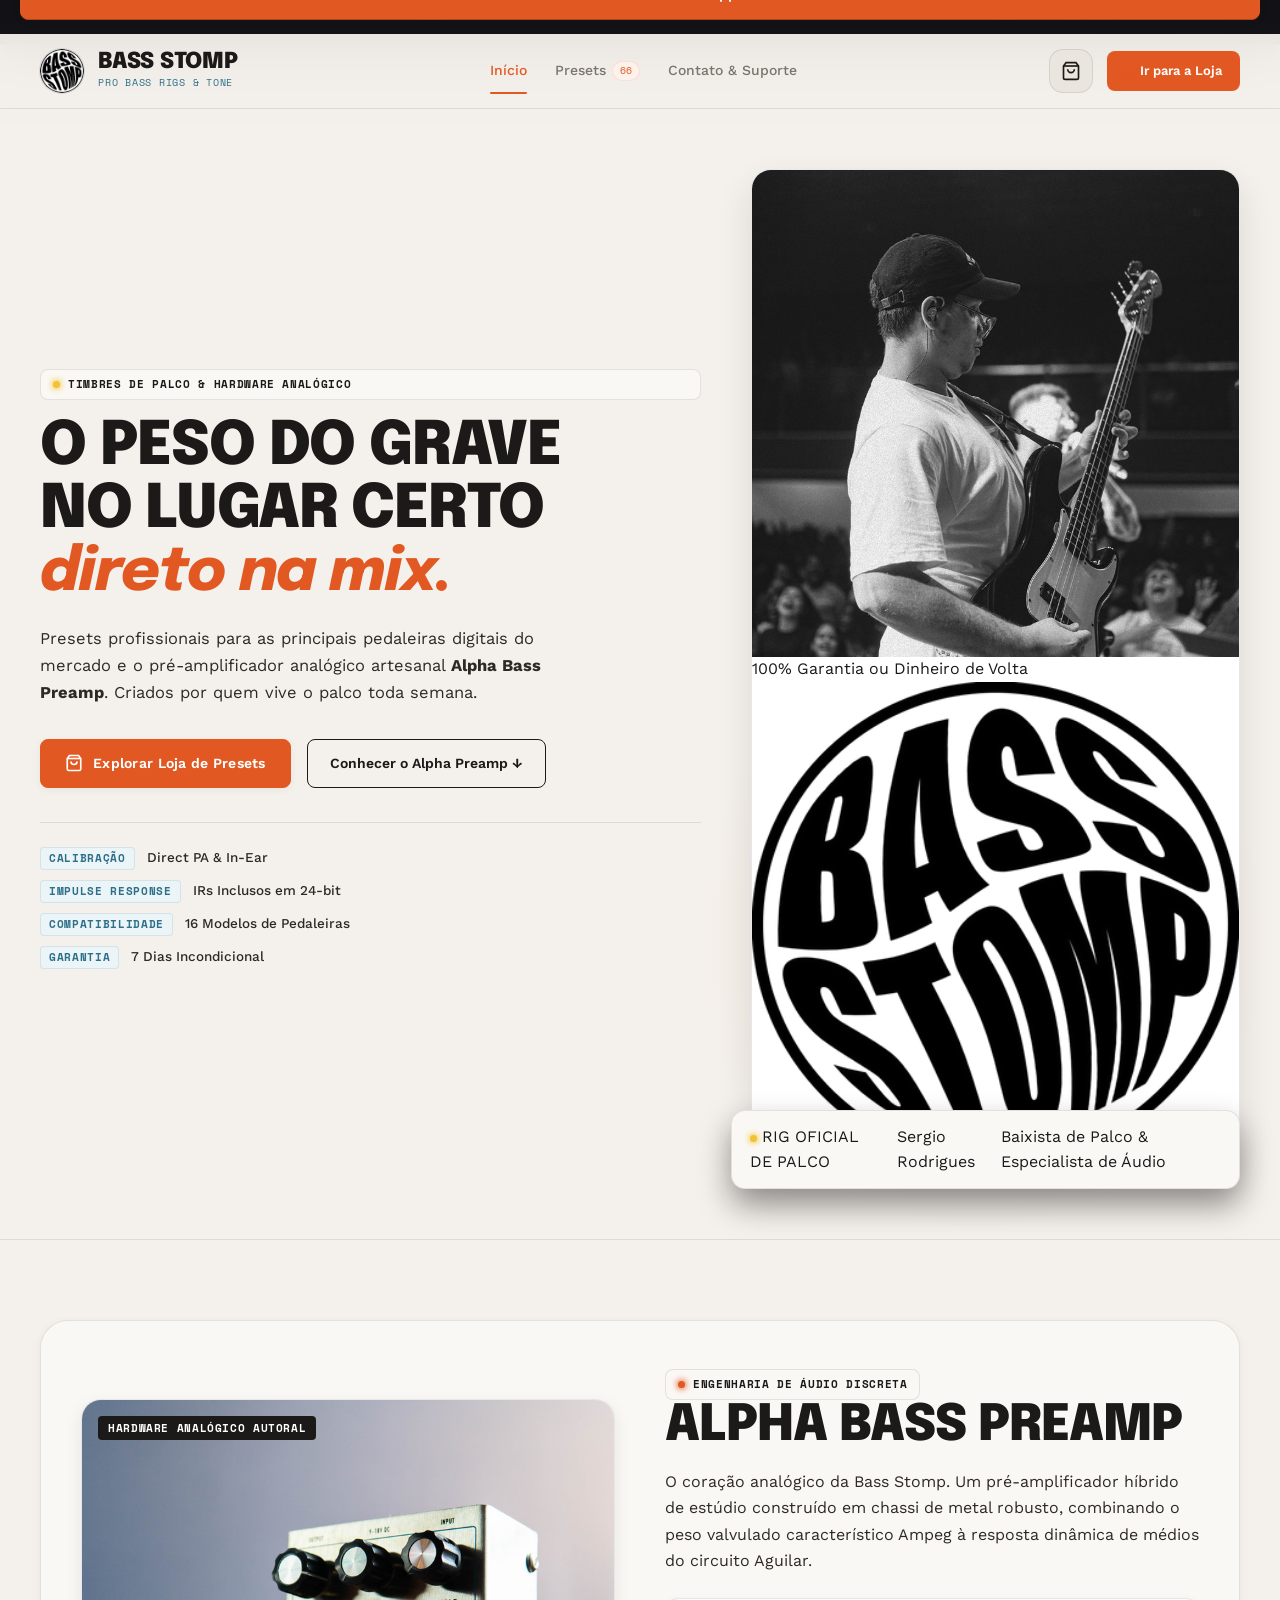
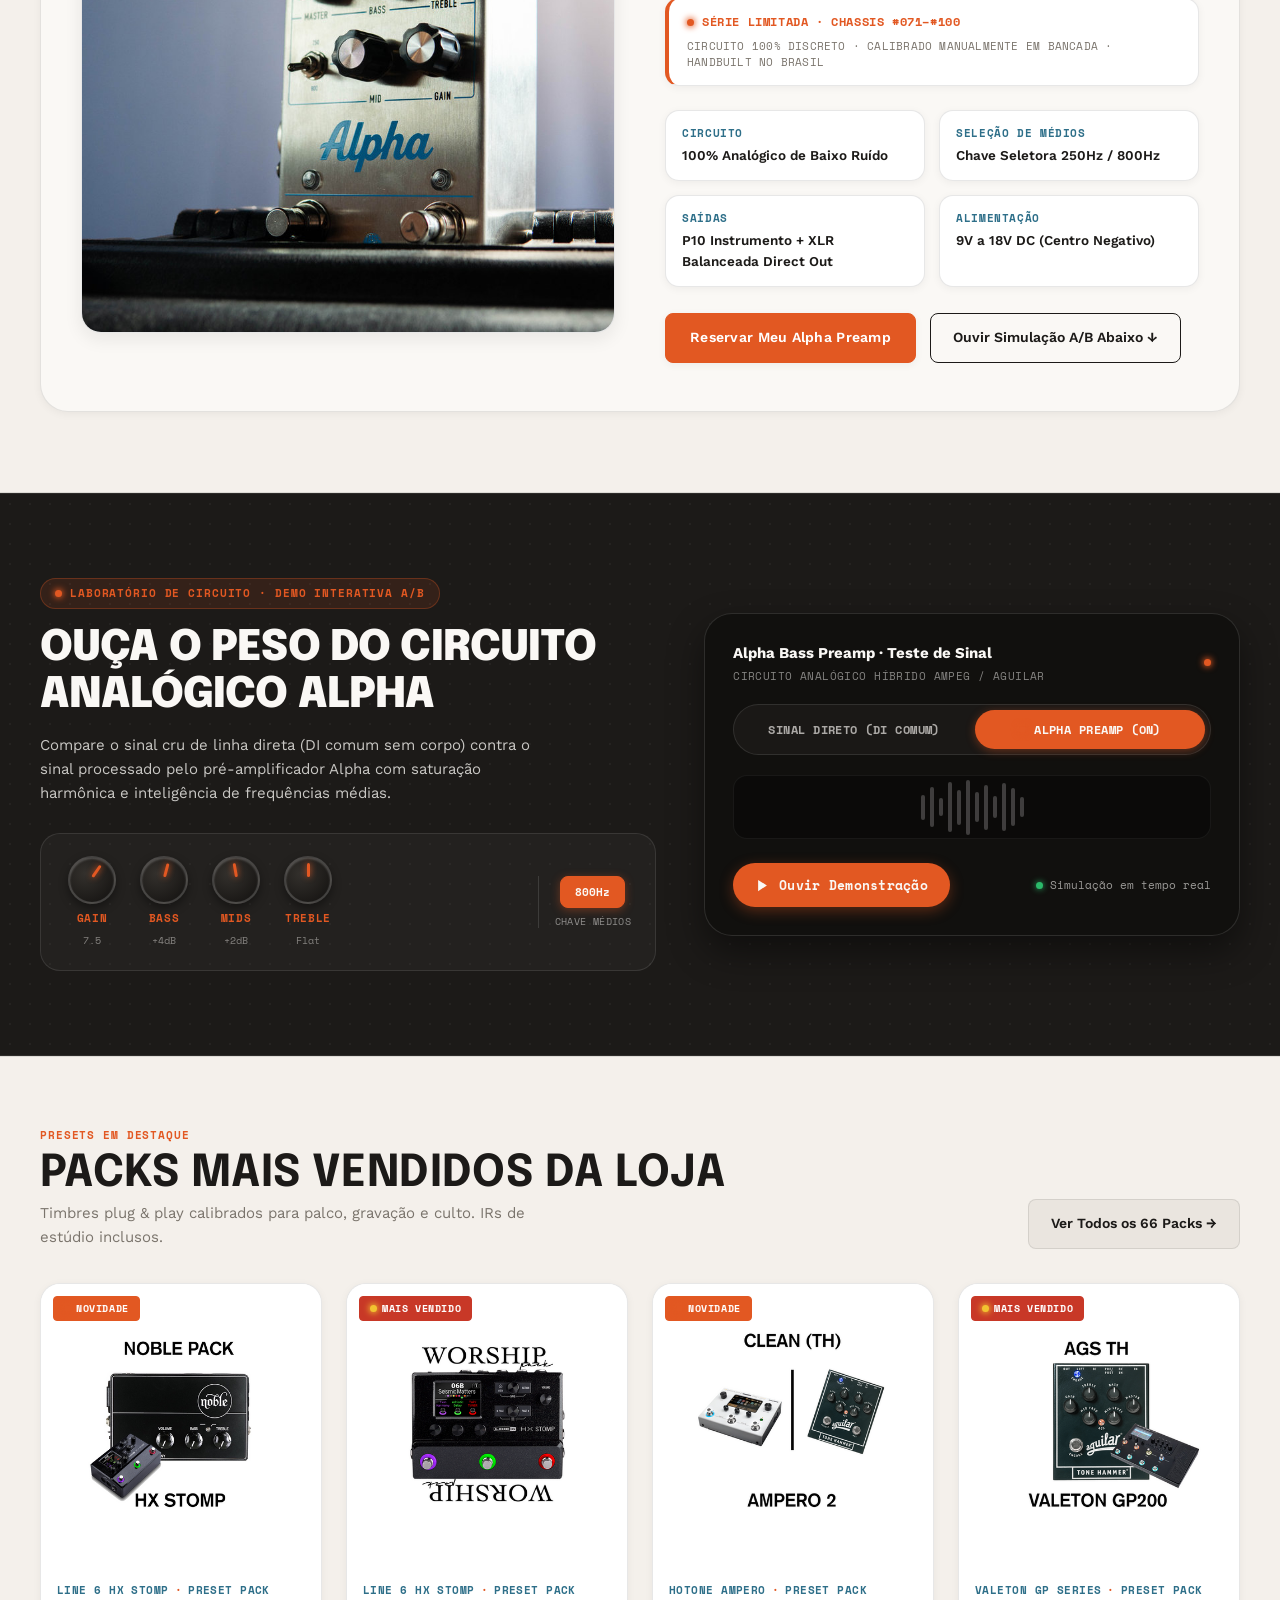
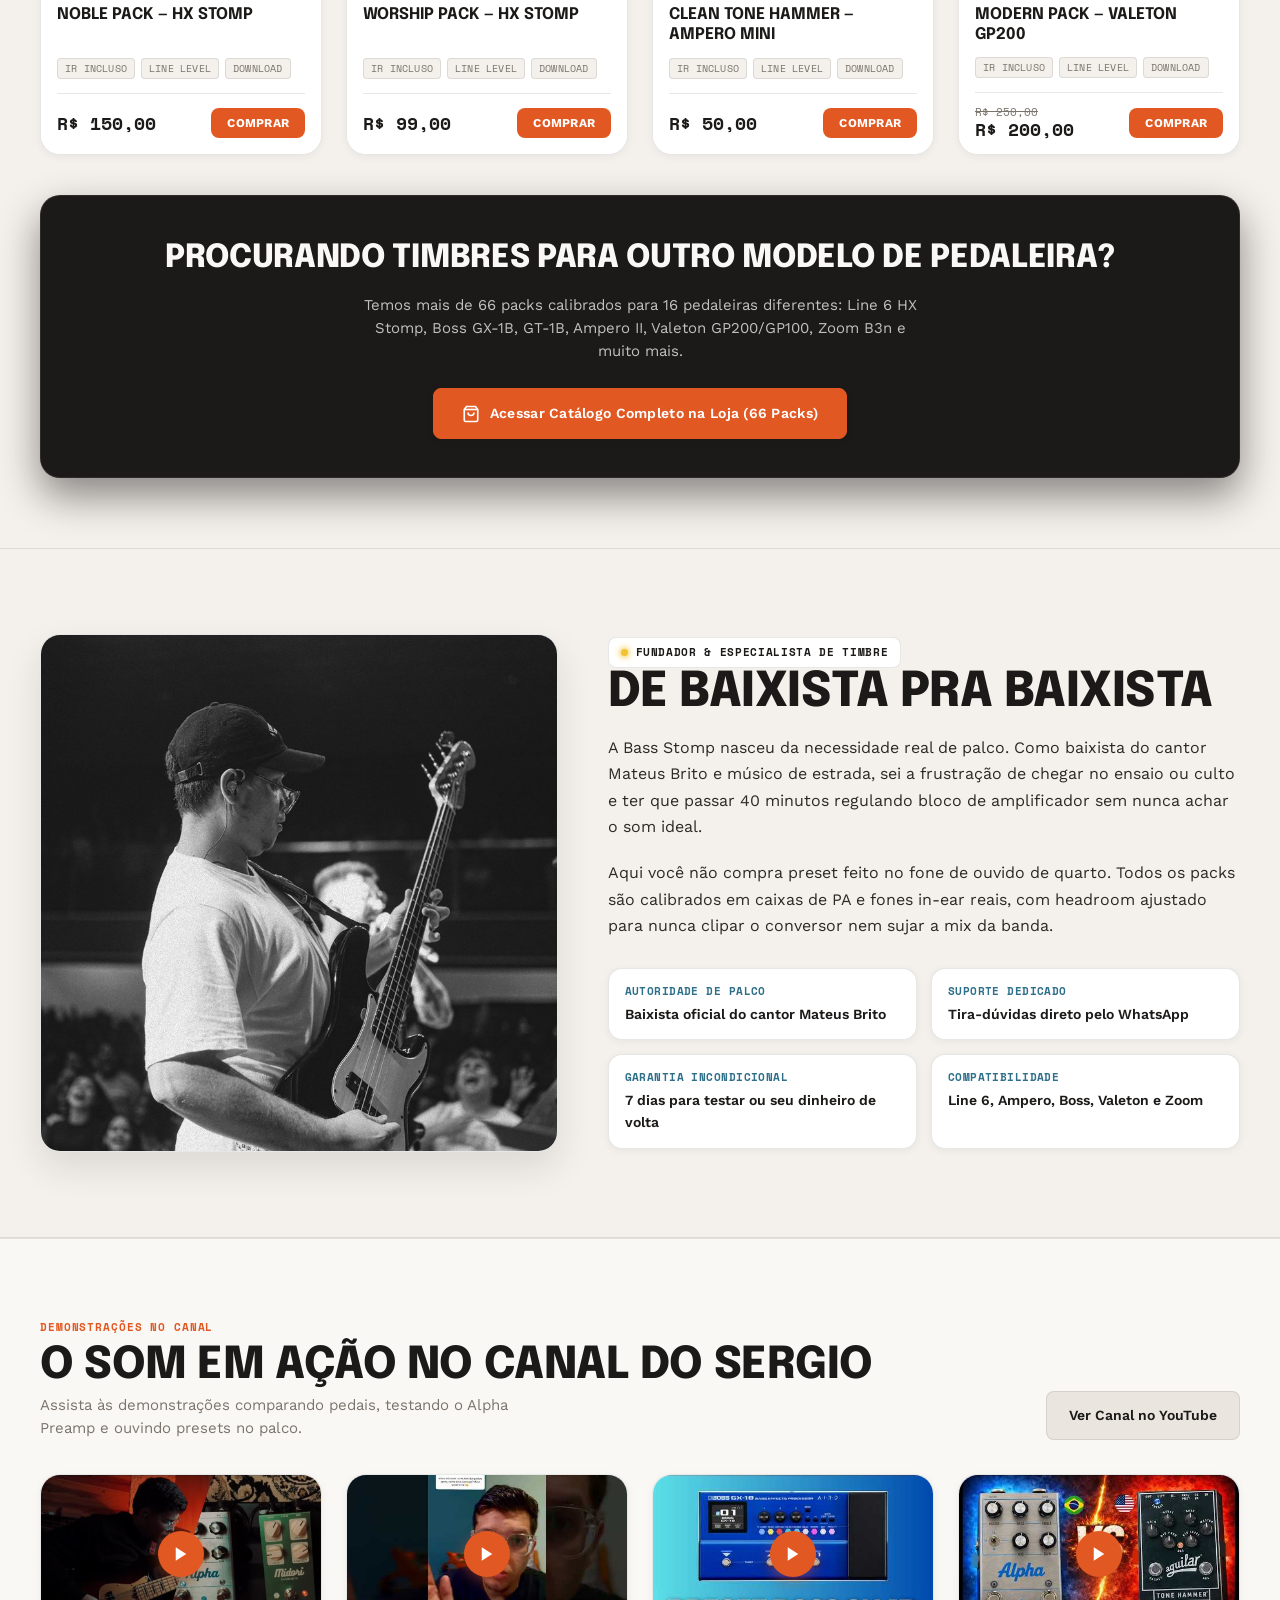
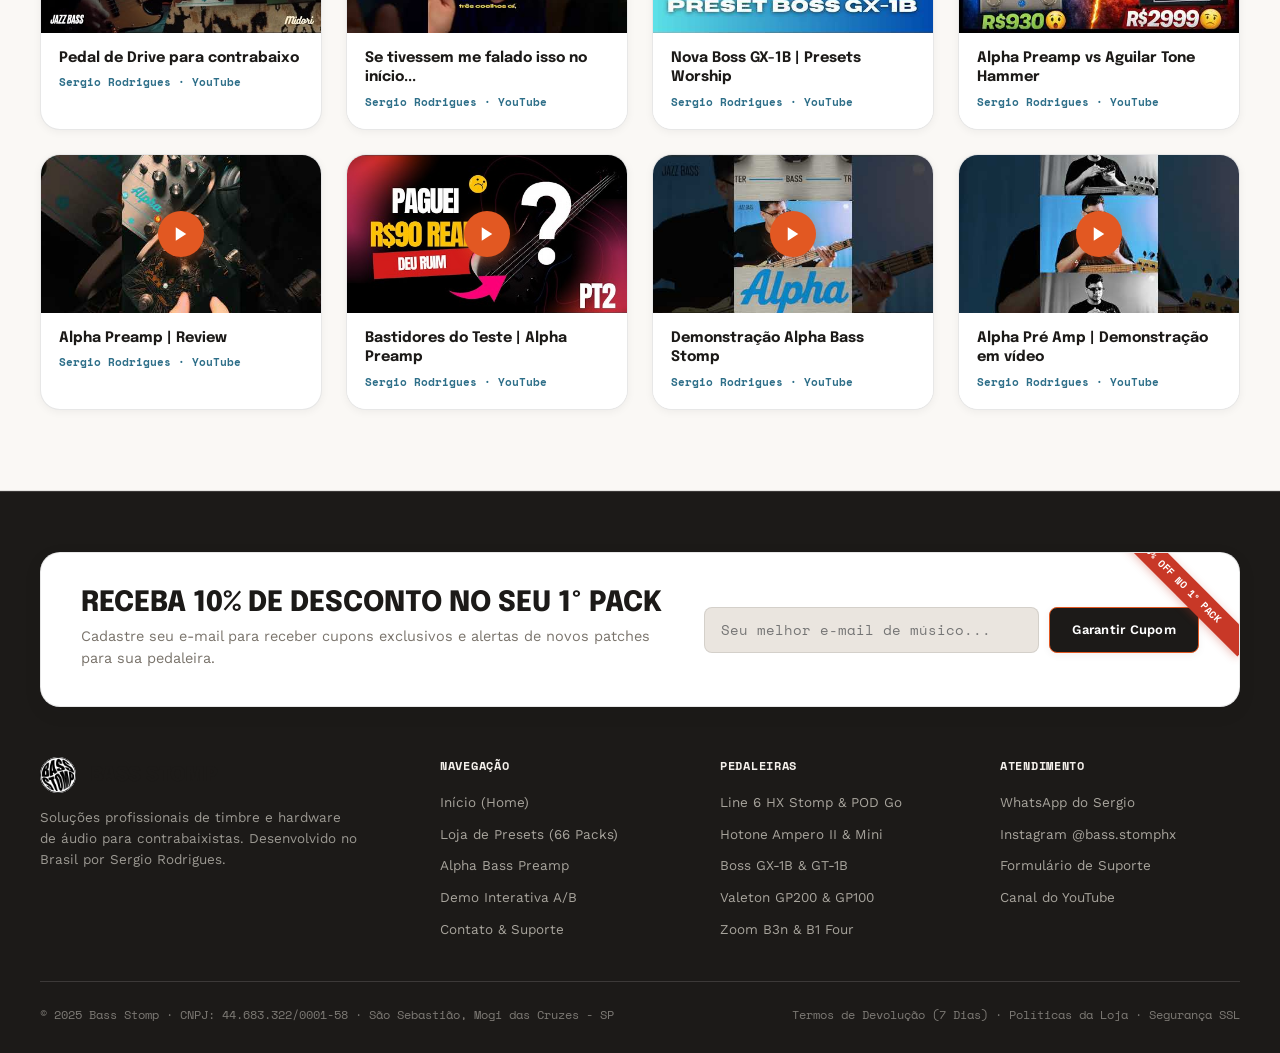
==== index.html @ 246ba34a "fix: refatora seção do laboratório sonoro Alpha A/B com alto contraste, layout estúdio e sem sobrepo" ====
<!DOCTYPE html>
<html lang="pt-BR">
<head>
  <meta charset="UTF-8">
  <meta name="viewport" content="width=device-width, initial-scale=1.0">
  <title>Bass Stomp — Presets Profissionais de Baixo & Hardware Analógico | Sergio Rodrigues</title>
  <meta name="description" content="Presets profissionais para Line 6 HX Stomp, Boss, Ampero, Valeton e Zoom, e o pedal analógico Alpha Bass Preamp. Desenvolvido por Sergio Rodrigues.">
  
  <!-- Fonts -->
  <link rel="preconnect" href="https://fonts.googleapis.com">
  <link rel="preconnect" href="https://fonts.gstatic.com" crossorigin>
  <link href="https://fonts.googleapis.com/css2?family=Epilogue:ital,wght@0,400;0,500;0,600;0,700;0,800;0,900;1,400;1,700;1,900&family=Space+Mono:ital,wght@0,400;0,700;1,400&family=Work+Sans:ital,wght@0,300;0,400;0,500;0,600;0,700;1,400&display=swap" rel="stylesheet">
  
  <!-- Styles -->
  <link rel="stylesheet" href="assets/css/style.css">
  
  <!-- Favicon -->
  <link rel="icon" type="image/png" href="assets/images/logo.png">
</head>
<body>

  <!-- Top Utility Bar -->
  <div class="top-bar">
    <div class="container top-bar-inner">
      <div class="top-bar-item">
        <span class="led"></span>
        <span>ENVIO DIGITAL IMEDIATO DOS PACKS NO SEU E-MAIL</span>
      </div>
      <div class="top-bar-item hide-mobile">
        <span>TIMBRES E HARDWARE CRIADOS POR BAIXISTA DE PALCO (SERGIO RODRIGUES)</span>
      </div>
      <div class="top-bar-item">
        <a href="https://wa.me/5511999999999" target="_blank" class="top-bar-link">
          <svg width="13" height="13" viewBox="0 0 24 24" fill="currentColor"><path d="M12.031 6.172c-3.181 0-5.767 2.586-5.768 5.766-.001 1.298.38 2.27 1.019 3.287l-.711 2.598 2.669-.699c.969.54 1.771.821 2.79.822h.001c3.182 0 5.768-2.587 5.768-5.768 0-3.18-2.586-5.766-5.769-5.766zm6.91 5.766c-.001 3.816-3.102 6.918-6.909 6.918-1.22 0-2.378-.32-3.411-.93l-3.801.996 1.017-3.714c-.694-1.077-1.066-2.316-1.066-3.61 0-3.816 3.102-6.918 6.909-6.918 3.808.001 6.909 3.103 6.909 6.918z"/></svg>
          Suporte Técnico WhatsApp
        </a>
      </div>
    </div>
  </div>

  <!-- Header -->
  <header class="site-header">
    <div class="container header-inner">
      
      <!-- Brand Lockup -->
      <a href="index.html" class="brand-lockup">
        <div class="brand-seal">
          <img src="assets/images/logo.png" alt="Selo Bass Stomp" />
        </div>
        <div class="brand-text">
          <span class="brand-name">BASS STOMP</span>
          <span class="brand-tagline">Pro Bass Rigs & Tone</span>
        </div>
      </a>

      <!-- Navigation Links -->
      <nav class="main-nav">
        <a href="index.html" class="nav-link active">Início</a>
        <a href="loja.html" class="nav-link">
          Presets
          <span class="nav-badge-count">66</span>
        </a>
        <a href="contato.html" class="nav-link">Contato & Suporte</a>
      </nav>

      <!-- Actions (Cart & CTA) -->
      <div class="header-actions">
        <button id="cart-trigger" class="btn-cart" aria-label="Abrir Carrinho">
          <svg width="20" height="20" viewBox="0 0 24 24" fill="none" stroke="currentColor" stroke-width="2"><path d="M6 2L3 6v14a2 2 0 0 0 2 2h14a2 2 0 0 0 2-2V6l-3-4z"></path><line x1="3" y1="6" x2="21" y2="6"></line><path d="M16 10a4 4 0 0 1-8 0"></path></svg>
          <span id="cart-badge" class="cart-count" style="display: none;">0</span>
        </button>

        <a href="loja.html" class="btn-whatsapp-header hide-mobile">
          <span class="led orange"></span>
          Ir para a Loja
        </a>

        <button id="menu-toggle-btn" class="btn-menu-toggle" aria-label="Abrir Menu">
          <svg width="22" height="22" viewBox="0 0 24 24" fill="none" stroke="currentColor" stroke-width="2"><line x1="3" y1="12" x2="21" y2="12"></line><line x1="3" y1="6" x2="21" y2="6"></line><line x1="3" y1="18" x2="21" y2="18"></line></svg>
        </button>
      </div>

    </div>
  </header>

  <!-- Mobile Drawer Menu -->
  <div id="mobile-drawer-nav" class="mobile-nav-drawer">
    <a href="index.html" class="mobile-nav-link" onclick="document.getElementById('mobile-drawer-nav').classList.remove('active')">
      <span>Início</span>
      <span class="led orange"></span>
    </a>
    <a href="loja.html" class="mobile-nav-link" onclick="document.getElementById('mobile-drawer-nav').classList.remove('active')">
      <span>Presets</span>
      <span class="nav-badge-count">66 packs</span>
    </a>
    <a href="contato.html" class="mobile-nav-link" onclick="document.getElementById('mobile-drawer-nav').classList.remove('active')">
      <span>Contato & Suporte</span>
    </a>
    <a href="https://wa.me/5511999999999" target="_blank" class="btn-primary" style="margin-top: 8px; justify-content: center; font-size: 14px;">
      Tirar Dúvidas no WhatsApp
    </a>
  </div>

  <main>
    <!-- HERO SECTION -->
    <section class="hero">
      <div class="container hero-grid">
        
        <div class="hero-content">
          <div class="badge-eyebrow">
            <span class="led"></span>
            Timbres de Palco & Hardware Analógico
          </div>
          
          <h1 class="hero-title">
            O PESO DO GRAVE<br>NO LUGAR CERTO<br><span class="highlight-orange">direto na mix.</span>
          </h1>
          
          <p class="hero-desc">
            Presets profissionais para as principais pedaleiras digitais do mercado e o pré-amplificador analógico artesanal <strong>Alpha Bass Preamp</strong>. Criados por quem vive o palco toda semana.
          </p>

          <div class="hero-actions">
            <a href="loja.html" class="btn-primary">
              <svg width="18" height="18" viewBox="0 0 24 24" fill="none" stroke="currentColor" stroke-width="2.2"><path d="M6 2L3 6v14a2 2 0 0 0 2 2h14a2 2 0 0 0 2-2V6l-3-4z"></path><line x1="3" y1="6" x2="21" y2="6"></line><path d="M16 10a4 4 0 0 1-8 0"></path></svg>
              Explorar Loja de Presets
            </a>
            <a href="#alpha-preamp" class="btn-outlined">
              Conhecer o Alpha Preamp ↓
            </a>
          </div>

          <!-- Rig Specs Bar -->
          <div class="hero-rig-specs">
            <div class="spec-chassis-item">
              <span class="spec-chassis-label">CALIBRAÇÃO</span>
              <span class="spec-chassis-val">Direct PA & In-Ear</span>
            </div>
            <div class="spec-chassis-item">
              <span class="spec-chassis-label">IMPULSE RESPONSE</span>
              <span class="spec-chassis-val">IRs Inclusos em 24-bit</span>
            </div>
            <div class="spec-chassis-item">
              <span class="spec-chassis-label">COMPATIBILIDADE</span>
              <span class="spec-chassis-val">16 Modelos de Pedaleiras</span>
            </div>
            <div class="spec-chassis-item">
              <span class="spec-chassis-label">GARANTIA</span>
              <span class="spec-chassis-val">7 Dias Incondicional</span>
            </div>
          </div>
        </div>

        <!-- Hero Stage Photo Frame -->
        <div class="hero-media-wrap">
          <div class="hero-photo-frame plate">
            <img src="assets/images/sergio-rodrigues.jpg" alt="Sergio Rodrigues com contrabaixo no palco" />
            <div class="guarantee-seal">
              <span class="seal-pct">100%</span>
              <span class="seal-txt">Garantia ou Dinheiro de Volta</span>
            </div>
            <div class="hero-watermark">
              <img src="assets/images/logo.png" alt="Selo Bass Stomp" />
            </div>
          </div>
          
          <div class="floating-rig-tag plate">
            <div class="rig-tag-indicator">
              <span class="led"></span>
              <span>RIG OFICIAL DE PALCO</span>
            </div>
            <div class="rig-tag-title">Sergio Rodrigues</div>
            <div class="rig-tag-subtitle">Baixista de Palco & Especialista de Áudio</div>
          </div>
        </div>

      </div>
    </section>

    <!-- SECTION: ALPHA BASS PREAMP SPOTLIGHT (HARDWARE ANALÓGICO) -->
    <section id="alpha-preamp" class="section-alpha">
      <div class="container">
        <div class="plate hardware-plate">

          <div class="alpha-grid">
            <!-- Hardware Photo -->
            <div class="alpha-image-wrap">
              <img src="assets/images/alpha-preamp.jpg" alt="Pedal Alpha Bass Preamp analógico" />
              <div class="alpha-badge-tag">HARDWARE ANALÓGICO AUTORAL</div>
            </div>

            <!-- Info & Specs -->
            <div class="alpha-content">
              <div class="badge-eyebrow">
                <span class="led orange"></span>
                Engenharia de Áudio Discreta
              </div>
              <h2>ALPHA BASS PREAMP</h2>
              <p class="alpha-desc">
                O coração analógico da Bass Stomp. Um pré-amplificador híbrido de estúdio construído em chassi de metal robusto, combinando o peso valvulado característico Ampeg à resposta dinâmica de médios do circuito Aguilar.
              </p>

              <!-- Boutique Handbuilt Serial Plate -->
              <div class="alpha-serial-plate">
                <div class="serial-badge">
                  <span class="led orange"></span>
                  <span class="serial-number">SÉRIE LIMITADA · CHASSIS #071–#100</span>
                </div>
                <div class="serial-specs">
                  CIRCUITO 100% DISCRETO · CALIBRADO MANUALMENTE EM BANCADA · HANDBUILT NO BRASIL
                </div>
              </div>

              <!-- Specs Grid -->
              <div class="alpha-specs-list">
                <div class="alpha-spec-card">
                  <div class="alpha-spec-param">CIRCUITO</div>
                  <div class="alpha-spec-detail">100% Analógico de Baixo Ruído</div>
                </div>
                <div class="alpha-spec-card">
                  <div class="alpha-spec-param">SELEÇÃO DE MÉDIOS</div>
                  <div class="alpha-spec-detail">Chave Seletora 250Hz / 800Hz</div>
                </div>
                <div class="alpha-spec-card">
                  <div class="alpha-spec-param">SAÍDAS</div>
                  <div class="alpha-spec-detail">P10 Instrumento + XLR Balanceada Direct Out</div>
                </div>
                <div class="alpha-spec-card">
                  <div class="alpha-spec-param">ALIMENTAÇÃO</div>
                  <div class="alpha-spec-detail">9V a 18V DC (Centro Negativo)</div>
                </div>
              </div>

              <div class="alpha-actions">
                <a href="https://wa.me/5511999999999?text=Ol%C3%A1%20Sergio,%20quero%20entrar%20na%20fila%20de%20espera%20do%20Alpha%20Bass%20Preamp!" target="_blank" class="btn-primary">
                  Reservar Meu Alpha Preamp
                </a>
                <a href="#demo-alpha" class="btn-outlined">
                  Ouvir Simulação A/B Abaixo ↓
                </a>
              </div>
            </div>

          </div>

        </div>
      </div>
    </section>

    <!-- SECTION: LABORATÓRIO SONORO A/B DO ALPHA PREAMP -->
    <section id="demo-alpha" class="section-tone-lab">
      <div class="container">
        <div class="tone-lab-wrapper">
          
          <!-- Coluna Esquerda: Texto e Knobs de Controle -->
          <div class="tone-lab-left">
            <div class="tone-lab-badge">
              <span class="led orange"></span>
              LABORATÓRIO DE CIRCUITO · DEMO INTERATIVA A/B
            </div>
            
            <h2 class="tone-lab-title">
              OUÇA O PESO DO CIRCUITO ANALÓGICO ALPHA
            </h2>
            
            <p class="tone-lab-desc">
              Compare o sinal cru de linha direta (DI comum sem corpo) contra o sinal processado pelo pré-amplificador Alpha com saturação harmônica e inteligência de frequências médias.
            </p>

            <!-- Knobs Panel with Mid Switch -->
            <div class="tone-knobs-deck">
              <div class="tone-knob-unit">
                <div class="knob-rotary knob-gain">
                  <div class="knob-indicator"></div>
                </div>
                <span class="knob-title">GAIN</span>
                <span class="knob-val">7.5</span>
              </div>
              <div class="tone-knob-unit">
                <div class="knob-rotary knob-bass">
                  <div class="knob-indicator"></div>
                </div>
                <span class="knob-title">BASS</span>
                <span class="knob-val">+4dB</span>
              </div>
              <div class="tone-knob-unit">
                <div class="knob-rotary knob-mids">
                  <div class="knob-indicator"></div>
                </div>
                <span class="knob-title">MIDS</span>
                <span class="knob-val">+2dB</span>
              </div>
              <div class="tone-knob-unit">
                <div class="knob-rotary knob-treble">
                  <div class="knob-indicator"></div>
                </div>
                <span class="knob-title">TREBLE</span>
                <span class="knob-val">Flat</span>
              </div>
              
              <!-- Mid Freq Toggle Switch -->
              <div class="tone-switch-unit">
                <button id="btn-mid-switch" class="mid-toggle-btn active" title="Alternar frequência de corte de médios">
                  800Hz
                </button>
                <span class="switch-title">CHAVE MÉDIOS</span>
              </div>
            </div>
          </div>

          <!-- Coluna Direita: Player de Simulação A/B -->
          <div class="tone-player-box">
            <div class="player-head">
              <div class="player-track-info">
                <span class="track-title">Alpha Bass Preamp · Teste de Sinal</span>
                <span class="track-spec">CIRCUITO ANALÓGICO HÍBRIDO AMPEG / AGUILAR</span>
              </div>
              <span class="led orange"></span>
            </div>

            <!-- A/B Switcher -->
            <div class="ab-switcher">
              <button id="btn-bypass" class="ab-btn bypass">
                <span>SINAL DIRETO (DI COMUM)</span>
              </button>
              <button id="btn-preset" class="ab-btn active">
                <span class="led orange"></span>
                <span>ALPHA PREAMP (ON)</span>
              </button>
            </div>

            <!-- Waveform Visualizer -->
            <div id="waveform-wrap" class="waveform-container">
              <div class="wave-bar" style="height: 25px;"></div>
              <div class="wave-bar" style="height: 40px;"></div>
              <div class="wave-bar" style="height: 18px;"></div>
              <div class="wave-bar" style="height: 50px;"></div>
              <div class="wave-bar" style="height: 35px;"></div>
              <div class="wave-bar" style="height: 55px;"></div>
              <div class="wave-bar" style="height: 30px;"></div>
              <div class="wave-bar" style="height: 45px;"></div>
              <div class="wave-bar" style="height: 22px;"></div>
              <div class="wave-bar" style="height: 48px;"></div>
              <div class="wave-bar" style="height: 38px;"></div>
              <div class="wave-bar" style="height: 20px;"></div>
            </div>

            <div class="player-controls">
              <button id="btn-play-tone" class="btn-play-trigger">
                <svg width="15" height="15" viewBox="0 0 24 24" fill="currentColor"><polygon points="5 3 19 12 5 21 5 3"></polygon></svg>
                <span>Ouvir Demonstração</span>
              </button>
              <span class="player-meta-note">
                <span class="pulse-dot"></span>
                Simulação em tempo real
              </span>
            </div>
          </div>

        </div>
      </div>
    </section>

    <!-- SECTION: TEASER DE PACKS DA LOJA -->
    <section class="section-store-teaser">
      <div class="container">
        
        <div class="section-header">
          <div>
            <div class="section-kicker">PRESETS EM DESTAQUE</div>
            <h2 class="section-title">PACKS MAIS VENDIDOS DA LOJA</h2>
            <p class="section-sub">Timbres plug & play calibrados para palco, gravação e culto. IRs de estúdio inclusos.</p>
          </div>
          <a href="loja.html" class="btn-secondary hide-mobile">
            Ver Todos os 66 Packs →
          </a>
        </div>

        <!-- 4 Top Packs Grid -->
        <div class="products-grid">
          
          <!-- Card 1: Noble Pack HX Stomp -->
          <div class="product-card plate" data-id="4acd99b2-44bd-5f3f-e62a-baa888bb8ccc">
            <div class="screw tl"></div><div class="screw tr"></div>
            <div class="product-media">
              <div class="product-ribbon new"><span class="led orange"></span>Novidade</div>
              <img src="assets/images/products/noble-pack-hx-stomp.png" alt="NOBLE PACK - HX STOMP" loading="lazy" />
              <button class="btn-quick-view" onclick="openQuickView('4acd99b2-44bd-5f3f-e62a-baa888bb8ccc')">
                <svg width="14" height="14" viewBox="0 0 24 24" fill="none" stroke="currentColor" stroke-width="2"><circle cx="12" cy="12" r="3"></circle><path d="M2 12s3-7 10-7 10 7 10 7-3 7-10 7-10-7-10-7z"></path></svg>
                Ficha Técnica
              </button>
            </div>
            <div class="product-body">
              <div class="product-pedal-spec"><span>Line 6 HX Stomp</span><span class="dot">·</span><span>PRESET PACK</span></div>
              <h3 class="product-title"><a href="produto.html?id=noble-pack-hx-stomp">NOBLE PACK — HX STOMP</a></h3>
              <div class="product-tech-params"><span class="tech-tag">IR INCLUSO</span><span class="tech-tag">LINE LEVEL</span><span class="tech-tag">DOWNLOAD</span></div>
              <div class="product-footer">
                <div class="price-container"><span class="price-current">R$ 150,00</span></div>
                <button class="btn-buy-pill" onclick="addToCart('4acd99b2-44bd-5f3f-e62a-baa888bb8ccc')">Comprar</button>
              </div>
            </div>
          </div>

          <!-- Card 2: Worship Pack HX Stomp -->
          <div class="product-card plate" data-id="ebdae350-85bc-0b01-41b6-498b1106c2c1">
            <div class="screw tl"></div><div class="screw tr"></div>
            <div class="product-media">
              <div class="product-ribbon bestseller"><span class="led"></span>Mais Vendido</div>
              <img src="assets/images/products/worship-pack-hx-stomp.png" alt="WORSHIP PACK - HX STOMP" loading="lazy" />
              <button class="btn-quick-view" onclick="openQuickView('ebdae350-85bc-0b01-41b6-498b1106c2c1')">
                <svg width="14" height="14" viewBox="0 0 24 24" fill="none" stroke="currentColor" stroke-width="2"><circle cx="12" cy="12" r="3"></circle><path d="M2 12s3-7 10-7 10 7 10 7-3 7-10 7-10-7-10-7z"></path></svg>
                Ficha Técnica
              </button>
            </div>
            <div class="product-body">
              <div class="product-pedal-spec"><span>Line 6 HX Stomp</span><span class="dot">·</span><span>PRESET PACK</span></div>
              <h3 class="product-title"><a href="produto.html?id=worship-pack-hx-stomp">WORSHIP PACK — HX STOMP</a></h3>
              <div class="product-tech-params"><span class="tech-tag">IR INCLUSO</span><span class="tech-tag">LINE LEVEL</span><span class="tech-tag">DOWNLOAD</span></div>
              <div class="product-footer">
                <div class="price-container"><span class="price-current">R$ 99,00</span></div>
                <button class="btn-buy-pill" onclick="addToCart('ebdae350-85bc-0b01-41b6-498b1106c2c1')">Comprar</button>
              </div>
            </div>
          </div>

          <!-- Card 3: Clean Tone Hammer Ampero Mini -->
          <div class="product-card plate" data-id="5000b21b-6945-7f7b-0a47-e25875366b56">
            <div class="screw tl"></div><div class="screw tr"></div>
            <div class="product-media">
              <div class="product-ribbon new"><span class="led orange"></span>Novidade</div>
              <img src="assets/images/products/clean-tone-hammer-ampero-mini-1.png" alt="CLEAN TONE HAMMER - AMPERO MINI" loading="lazy" />
              <button class="btn-quick-view" onclick="openQuickView('5000b21b-6945-7f7b-0a47-e25875366b56')">
                <svg width="14" height="14" viewBox="0 0 24 24" fill="none" stroke="currentColor" stroke-width="2"><circle cx="12" cy="12" r="3"></circle><path d="M2 12s3-7 10-7 10 7 10 7-3 7-10 7-10-7-10-7z"></path></svg>
                Ficha Técnica
              </button>
            </div>
            <div class="product-body">
              <div class="product-pedal-spec"><span>Hotone Ampero</span><span class="dot">·</span><span>PRESET PACK</span></div>
              <h3 class="product-title"><a href="produto.html?id=clean-tone-hammer-ampero-mini-1">CLEAN TONE HAMMER — AMPERO MINI</a></h3>
              <div class="product-tech-params"><span class="tech-tag">IR INCLUSO</span><span class="tech-tag">LINE LEVEL</span><span class="tech-tag">DOWNLOAD</span></div>
              <div class="product-footer">
                <div class="price-container"><span class="price-current">R$ 50,00</span></div>
                <button class="btn-buy-pill" onclick="addToCart('5000b21b-6945-7f7b-0a47-e25875366b56')">Comprar</button>
              </div>
            </div>
          </div>

          <!-- Card 4: Modern Pack Valeton GP200 -->
          <div class="product-card plate" data-id="eeb88544-7f15-4686-2244-a0352ef9fa48">
            <div class="screw tl"></div><div class="screw tr"></div>
            <div class="product-media">
              <div class="product-ribbon bestseller"><span class="led"></span>Mais Vendido</div>
              <img src="assets/images/products/ags-tone-hammer-valeton-gp200.png" alt="MODERN PACK - VALETON GP200" loading="lazy" />
              <button class="btn-quick-view" onclick="openQuickView('eeb88544-7f15-4686-2244-a0352ef9fa48')">
                <svg width="14" height="14" viewBox="0 0 24 24" fill="none" stroke="currentColor" stroke-width="2"><circle cx="12" cy="12" r="3"></circle><path d="M2 12s3-7 10-7 10 7 10 7-3 7-10 7-10-7-10-7z"></path></svg>
                Ficha Técnica
              </button>
            </div>
            <div class="product-body">
              <div class="product-pedal-spec"><span>Valeton GP Series</span><span class="dot">·</span><span>PRESET PACK</span></div>
              <h3 class="product-title"><a href="produto.html?id=modern-pack-valeton-gp200">MODERN PACK — VALETON GP200</a></h3>
              <div class="product-tech-params"><span class="tech-tag">IR INCLUSO</span><span class="tech-tag">LINE LEVEL</span><span class="tech-tag">DOWNLOAD</span></div>
              <div class="product-footer">
                <div class="price-container">
                  <span class="price-old">R$ 250,00</span>
                  <span class="price-current">R$ 200,00</span>
                </div>
                <button class="btn-buy-pill" onclick="addToCart('eeb88544-7f15-4686-2244-a0352ef9fa48')">Comprar</button>
              </div>
            </div>
          </div>

        </div>

        <!-- Store Banner CTA -->
        <div class="store-teaser-banner plate">
          <div class="screw tl"></div><div class="screw tr"></div>
          <h3>PROCURANDO TIMBRES PARA OUTRO MODELO DE PEDALEIRA?</h3>
          <p>
            Temos mais de 66 packs calibrados para 16 pedaleiras diferentes: Line 6 HX Stomp, Boss GX-1B, GT-1B, Ampero II, Valeton GP200/GP100, Zoom B3n e muito mais.
          </p>
          <a href="loja.html" class="btn-primary" style="display: inline-flex; padding: 14px 28px; font-size: 14px;">
            <svg width="18" height="18" viewBox="0 0 24 24" fill="none" stroke="currentColor" stroke-width="2.2"><path d="M6 2L3 6v14a2 2 0 0 0 2 2h14a2 2 0 0 0 2-2V6l-3-4z"></path><line x1="3" y1="6" x2="21" y2="6"></line><path d="M16 10a4 4 0 0 1-8 0"></path></svg>
            Acessar Catálogo Completo na Loja (66 Packs)
          </a>
        </div>

      </div>
    </section>

    <!-- SECTION: ABOUT SERGIO RODRIGUES -->
    <section id="sobre" class="section-about">
      <div class="container about-grid">
        
        <div class="about-image-card">
          <img src="assets/images/sergio-rodrigues.jpg" alt="Sergio Rodrigues baixista" />
        </div>

        <div class="about-content">
          <div class="badge-eyebrow">
            <span class="led"></span>
            Fundador & Especialista de Timbre
          </div>
          <h2>DE BAIXISTA PRA BAIXISTA</h2>
          <p>
            A Bass Stomp nasceu da necessidade real de palco. Como baixista do cantor Mateus Brito e músico de estrada, sei a frustração de chegar no ensaio ou culto e ter que passar 40 minutos regulando bloco de amplificador sem nunca achar o som ideal.
          </p>
          <p>
            Aqui você não compra preset feito no fone de ouvido de quarto. Todos os packs são calibrados em caixas de PA e fones in-ear reais, com headroom ajustado para nunca clipar o conversor nem sujar a mix da banda.
          </p>

          <div class="about-badges-grid">
            <div class="about-badge">
              <div class="about-badge-title">AUTORIDADE DE PALCO</div>
              <div class="about-badge-text">Baixista oficial do cantor Mateus Brito</div>
            </div>
            <div class="about-badge">
              <div class="about-badge-title">SUPORTE DEDICADO</div>
              <div class="about-badge-text">Tira-dúvidas direto pelo WhatsApp</div>
            </div>
            <div class="about-badge">
              <div class="about-badge-title">GARANTIA INCONDICIONAL</div>
              <div class="about-badge-text">7 dias para testar ou seu dinheiro de volta</div>
            </div>
            <div class="about-badge">
              <div class="about-badge-title">COMPATIBILIDADE</div>
              <div class="about-badge-text">Line 6, Ampero, Boss, Valeton e Zoom</div>
            </div>
          </div>
        </div>

      </div>
    </section>

    <!-- SECTION: YOUTUBE REVIEWS & VIDEOS -->
    <section id="videos" class="section-videos">
      <div class="container">
        
        <div class="section-header">
          <div>
            <div class="section-kicker">DEMONSTRAÇÕES NO CANAL</div>
            <h2 class="section-title">O SOM EM AÇÃO NO CANAL DO SERGIO</h2>
            <p class="section-sub">Assista às demonstrações comparando pedais, testando o Alpha Preamp e ouvindo presets no palco.</p>
          </div>
          <a href="https://www.youtube.com/@sergio.rodrigues" target="_blank" class="btn-secondary hide-mobile">
            Ver Canal no YouTube
          </a>
        </div>

        <div id="videos-grid" class="videos-grid">
          <!-- Rendered dynamically from products-data.js (8 videos) -->
        </div>

      </div>
    </section>

  </main>

  <!-- FOOTER -->
  <footer class="site-footer">
    <div class="container">
      
      <!-- Newsletter Card -->
      <div class="footer-newsletter-card plate">
        <div class="screw tl"></div><div class="screw tr"></div>
        <div>
          <div class="newsletter-title">RECEBA 10% DE DESCONTO NO SEU 1º PACK</div>
          <div class="newsletter-desc">Cadastre seu e-mail para receber cupons exclusivos e alertas de novos patches para sua pedaleira.</div>
        </div>
        <form class="newsletter-form" onsubmit="event.preventDefault(); showToast('Cupom de 10% enviado pro seu e-mail!');">
          <input type="email" required placeholder="Seu melhor e-mail de músico..." class="newsletter-input" />
          <button type="submit" class="btn-primary" style="padding: 12px 22px; font-size: 13px;">Garantir Cupom</button>
        </form>
      </div>

      <!-- Links Grid -->
      <div class="footer-grid">
        <div>
          <div class="brand-lockup">
            <div class="brand-seal" style="width: 36px; height: 36px;">
              <img src="assets/images/logo.png" alt="Selo Bass Stomp" />
            </div>
            <span class="brand-name" style="font-size: 20px;">BASS STOMP</span>
          </div>
          <p class="footer-brand-p">
            Soluções profissionais de timbre e hardware de áudio para contrabaixistas. Desenvolvido no Brasil por Sergio Rodrigues.
          </p>
        </div>

        <div>
          <div class="footer-col-title">Navegação</div>
          <ul class="footer-links">
            <li><a href="index.html">Início (Home)</a></li>
            <li><a href="loja.html">Loja de Presets (66 Packs)</a></li>
            <li><a href="#alpha-preamp">Alpha Bass Preamp</a></li>
            <li><a href="#demo-alpha">Demo Interativa A/B</a></li>
            <li><a href="contato.html">Contato & Suporte</a></li>
          </ul>
        </div>

        <div>
          <div class="footer-col-title">Pedaleiras</div>
          <ul class="footer-links">
            <li><a href="loja.html">Line 6 HX Stomp & POD Go</a></li>
            <li><a href="loja.html">Hotone Ampero II & Mini</a></li>
            <li><a href="loja.html">Boss GX-1B & GT-1B</a></li>
            <li><a href="loja.html">Valeton GP200 & GP100</a></li>
            <li><a href="loja.html">Zoom B3n & B1 Four</a></li>
          </ul>
        </div>

        <div>
          <div class="footer-col-title">Atendimento</div>
          <ul class="footer-links">
            <li><a href="https://wa.me/5511999999999" target="_blank">WhatsApp do Sergio</a></li>
            <li><a href="https://www.instagram.com/bass.stomphx" target="_blank">Instagram @bass.stomphx</a></li>
            <li><a href="contato.html">Formulário de Suporte</a></li>
            <li><a href="#videos">Canal do YouTube</a></li>
          </ul>
        </div>
      </div>

      <!-- Bottom Bar -->
      <div class="footer-bottom">
        <div>
          © 2025 Bass Stomp · CNPJ: 44.683.322/0001-58 · São Sebastião, Mogi das Cruzes - SP
        </div>
        <div>
          <span>Termos de Devolução (7 Dias)</span> · 
          <span>Políticas da Loja</span> · 
          <span>Segurança SSL</span>
        </div>
      </div>

    </div>
  </footer>

  <!-- QUICK VIEW MODAL (FICHA TÉCNICA) -->
  <div id="quick-view-modal" class="modal-overlay">
    <div class="modal-window plate">
      <div class="screw tl"></div><div class="screw tr"></div><div class="screw bl"></div><div class="screw br"></div>
      <button class="btn-close-modal" onclick="closeQuickView()" aria-label="Fechar">✕</button>

      <div style="display: grid; grid-template-columns: 1fr 1.2fr; gap: 28px; padding: 32px;">
        <div style="border-radius: var(--radius-md); overflow: hidden; background: #0a090c; aspect-ratio: 1/1; display: flex; align-items: center; justify-content: center;">
          <img id="modal-img" src="" alt="Pack Image" style="width: 100%; height: 100%; object-fit: cover;" />
        </div>

        <div style="display: flex; flex-direction: column;">
          <div id="modal-pedal" style="font-family: var(--font-mono); font-size: 11px; color: var(--orange); letter-spacing: 0.05em; margin-bottom: 6px; text-transform: uppercase;"></div>
          <h2 id="modal-title" style="font-family: var(--font-display); font-size: 28px; line-height: 1.1; margin-bottom: 14px;"></h2>

          <div style="display: flex; align-items: baseline; gap: 10px; margin-bottom: 18px;">
            <span id="modal-price-old" style="font-family: var(--font-mono); font-size: 13px; color: rgba(242,238,228,0.4); text-decoration: line-through;"></span>
            <span id="modal-price-current" style="font-family: var(--font-mono); font-size: 24px; font-weight: 700; color: var(--bone);"></span>
          </div>

          <!-- Quick Specs List -->
          <div style="background: rgba(242,238,228,0.04); border: 1px solid var(--line-dark); border-radius: var(--radius-sm); padding: 14px; margin-bottom: 20px; font-family: var(--font-mono); font-size: 11.5px; display: flex; flex-direction: column; gap: 6px;">
            <div><span style="color: var(--orange);">●</span> Entrega: Download imediato no e-mail</div>
            <div><span style="color: var(--orange);">●</span> Arquivo: Patch format + IR incluso</div>
            <div><span style="color: var(--orange);">●</span> Compatibilidade: 100% plug & play</div>
          </div>

          <div style="display: flex; gap: 10px; margin-top: auto;">
            <button class="btn-primary" style="flex: 1; padding: 12px 18px; font-size: 13px;" onclick="addToCart(state.currentModalProduct.id)">
              Adicionar ao Carrinho
            </button>
            <a id="modal-full-link" href="#" class="btn-secondary" style="padding: 12px 18px; font-size: 12px;">
              Página Completa
            </a>
          </div>
        </div>
      </div>
    </div>
  </div>

  <!-- CART DRAWER OVERLAY -->
  <div id="cart-drawer-overlay" class="cart-drawer-overlay">
    <div class="cart-drawer">
      <div class="cart-header">
        <div class="cart-title">SEU CARRINHO</div>
        <button id="cart-close" class="btn-close-modal" style="position: static;" aria-label="Fechar">✕</button>
      </div>

      <div id="cart-items-container" class="cart-items-list">
        <!-- Cart Items -->
      </div>

      <div class="cart-footer">
        <div class="cart-total-row">
          <span>Total:</span>
          <strong id="cart-total-val">R$ 0,00</strong>
        </div>
        <button id="btn-checkout" class="btn-checkout">
          Finalizar Compra Segura
        </button>
      </div>
    </div>
  </div>

  <!-- YOUTUBE VIDEO MODAL -->
  <div id="video-modal" class="modal-overlay">
    <div class="modal-window plate" style="max-width: 860px; padding: 0; background: #000; overflow: hidden;">
      <button id="video-modal-close" class="btn-close-modal" style="top: 12px; right: 12px;">✕</button>
      <div style="position: relative; padding-bottom: 56.25%; height: 0;">
        <iframe id="video-modal-iframe" src="" style="position: absolute; top: 0; left: 0; width: 100%; height: 100%; border: none;" allow="accelerometer; autoplay; clipboard-write; encrypted-media; gyroscope; picture-in-picture" allowfullscreen></iframe>
      </div>
    </div>
  </div>

  <!-- Scripts -->
  <script src="assets/js/products-data.js"></script>
  <script src="assets/js/main.js"></script>
</body>
</html>
---- assets/css/style.css ----
/* ==========================================================================
   BASS STOMP — DESIGN SYSTEM 2.0 & STORE STYLES
   Tokens: Epilogue, Work Sans, Space Mono
   Palette: Primary #E25822 | Secondary #2E6F89 | Tertiary #C83827 | Neutral #1C1A18
   ========================================================================== */

@import url('https://fonts.googleapis.com/css2?family=Epilogue:ital,wght@0,400;0,500;0,600;0,700;0,800;0,900;1,400;1,700;1,900&family=Space+Mono:ital,wght@0,400;0,700;1,400&family=Work+Sans:ital,wght@0,300;0,400;0,500;0,600;0,700;1,400&display=swap');

:root {
  /* Brand Palette — Design System 2.0 */
  --primary: #E25822;
  --primary-hover: #C54312;
  --primary-active: #A0300A;
  --primary-light: #FDF1EB;
  --primary-muted: rgba(226, 88, 34, 0.12);

  --secondary: #2E6F89;
  --secondary-hover: #22566B;
  --secondary-light: #EBF4F7;
  --secondary-muted: rgba(46, 111, 137, 0.12);

  --tertiary: #C83827;
  --tertiary-hover: #A72819;
  --tertiary-light: #FDF0EE;
  --tertiary-muted: rgba(200, 56, 39, 0.12);

  --neutral: #1C1A18;
  --neutral-soft: #2D2A26;
  --neutral-surface: #423E38;
  --neutral-muted: #7A746C;
  --neutral-light: #B4AEA5;

  /* Surfaces & Backgrounds */
  --bg-main: #F4F0EB;
  --bg-surface: #FAF8F5;
  --bg-card: #FFFFFF;
  --bg-dark: #1C1A18;
  --bg-dark-surface: #272420;

  /* Legacy variables for compatibility */
  --ink: #1C1A18;
  --ink-soft: #272420;
  --ink-surface: #35312C;
  --bone: #F4F0EB;
  --paper: #FAF8F5;
  --orange: #E25822;
  --orange-dim: #C54312;
  --lowend: #2E6F89;
  --led: #F2C230;

  /* Border / Line tokens */
  --line-light: rgba(28, 26, 24, 0.10);
  --line-medium: rgba(28, 26, 24, 0.18);
  --line-dark: rgba(250, 248, 245, 0.14);

  /* Typography */
  --font-display: 'Epilogue', sans-serif;
  --font-body: 'Work Sans', -apple-system, BlinkMacSystemFont, sans-serif;
  --font-mono: 'Space Mono', monospace;

  /* Radii — Smooth rounded corners matching Design Board */
  --radius-xs: 4px;
  --radius-sm: 8px;
  --radius-md: 14px;
  --radius-lg: 20px;
  --radius-xl: 28px;
  --radius-pill: 9999px;

  /* Shadows */
  --shadow-sm: 0 2px 8px rgba(28, 26, 24, 0.05);
  --shadow-md: 0 6px 18px rgba(28, 26, 24, 0.08);
  --shadow-lg: 0 16px 36px rgba(28, 26, 24, 0.11);
  --shadow-dark: 0 18px 40px rgba(0, 0, 0, 0.45);

  --container-max: 1240px;
  --transition: all 0.22s cubic-bezier(0.16, 1, 0.3, 1);
}

/* Reset & Base */
*, *::before, *::after {
  box-sizing: border-box;
  margin: 0;
  padding: 0;
}

html {
  font-size: 16px;
  scroll-behavior: smooth;
  -webkit-text-size-adjust: 100%;
}

body {
  background-color: var(--bg-main);
  color: var(--neutral);
  font-family: var(--font-body);
  line-height: 1.55;
  -webkit-font-smoothing: antialiased;
  -moz-osx-font-smoothing: grayscale;
  overflow-x: hidden;
}

img {
  max-width: 100%;
  height: auto;
  display: block;
}

a {
  color: inherit;
  text-decoration: none;
  transition: var(--transition);
}

button, input, select, textarea {
  font-family: inherit;
  font-size: inherit;
  color: inherit;
}

button {
  cursor: pointer;
  border: none;
  background: none;
}

.container {
  width: 100%;
  max-width: var(--container-max);
  margin-left: auto;
  margin-right: auto;
  padding-left: 20px;
  padding-right: 20px;
}

/* Halftone Texture Overlay (Hero only) */
.hero.has-halftone::before {
  content: "";
  position: absolute;
  inset: 0;
  background-image: radial-gradient(rgba(28, 26, 24, 0.04) 1.5px, transparent 1.5px);
  background-size: 14px 14px;
  pointer-events: none;
  z-index: 1;
}

/* Plate / Hardware Clean Aesthetic */
.plate {
  position: relative;
  background: var(--bg-surface);
  border: 1px solid var(--line-light);
  border-radius: var(--radius-md);
}
.screw {
  display: none; /* Modern clean rounded aesthetic from design board */
}

/* LED Indicator */
.led {
  display: inline-block;
  width: 7px;
  height: 7px;
  border-radius: 50%;
  background-color: var(--led);
  box-shadow: 0 0 6px 1px var(--led);
  animation: ledPulse 2s infinite ease-in-out;
}
.led.orange {
  background-color: var(--primary);
  box-shadow: 0 0 6px 1px var(--primary);
}
@keyframes ledPulse {
  0%, 100% { opacity: 1; transform: scale(1); }
  50% { opacity: 0.65; transform: scale(0.92); }
}

/* Footswitch Graphic */
.footswitch-ring {
  width: 24px;
  height: 24px;
  border-radius: 50%;
  border: 2px solid var(--primary);
  display: inline-flex;
  align-items: center;
  justify-content: center;
  position: relative;
}
.footswitch-ring::after {
  content: "";
  width: 6px;
  height: 6px;
  border-radius: 50%;
  background: var(--primary);
}

/* Eyebrow badge — Clean Stamped Label */
.badge-eyebrow {
  display: inline-flex;
  align-items: center;
  gap: 8px;
  font-family: var(--font-mono);
  font-size: 11px;
  font-weight: 700;
  letter-spacing: 0.06em;
  text-transform: uppercase;
  color: var(--neutral);
  background: var(--bg-surface);
  border: 1px solid var(--line-light);
  padding: 6px 12px;
  border-radius: var(--radius-sm);
}

/* ==========================================================================
   TOP UTILITY BAR
   ========================================================================== */
.top-bar {
  background: #0b0a0d;
  border-bottom: 1px solid var(--line-dark);
  padding: 8px 0;
  font-family: var(--font-mono);
  font-size: 11px;
  color: rgba(242, 238, 228, 0.7);
  letter-spacing: 0.03em;
}
.top-bar-inner {
  display: flex;
  align-items: center;
  justify-content: space-between;
  gap: 16px;
}
.top-bar-item {
  display: flex;
  align-items: center;
  gap: 8px;
}
.top-bar-link {
  color: var(--bone);
  font-weight: 600;
  display: flex;
  align-items: center;
  gap: 6px;
}
.top-bar-link:hover {
  color: var(--primary);
}

/* ==========================================================================
   SITE HEADER & NAV
   ========================================================================== */
.site-header {
  position: sticky;
  top: 0;
  z-index: 100;
  background: rgba(244, 240, 235, 0.95);
  backdrop-filter: blur(12px);
  -webkit-backdrop-filter: blur(12px);
  border-bottom: 1px solid var(--line-light);
  transition: var(--transition);
}
.header-inner {
  display: flex;
  align-items: center;
  justify-content: space-between;
  height: 74px;
}

/* Horizontal Brand Lockup */
.brand-lockup {
  display: flex;
  align-items: center;
  gap: 14px;
}
.brand-seal {
  width: 44px;
  height: 44px;
  border-radius: 50%;
  background: #FFFFFF;
  display: flex;
  align-items: center;
  justify-content: center;
  box-shadow: 0 0 0 1px var(--line-light);
  flex-shrink: 0;
  overflow: hidden;
}
.brand-seal img {
  width: 100%;
  height: 100%;
  object-fit: contain;
}
.brand-text {
  display: flex;
  flex-direction: column;
}
.brand-name {
  font-family: var(--font-display);
  font-size: 22px;
  font-weight: 900;
  line-height: 0.95;
  letter-spacing: -0.01em;
  color: var(--neutral);
}
.brand-tagline {
  font-family: var(--font-mono);
  font-size: 9.5px;
  color: var(--secondary);
  letter-spacing: 0.08em;
  text-transform: uppercase;
  margin-top: 2px;
}

/* Navigation Links */
.main-nav {
  display: flex;
  align-items: center;
  gap: 28px;
}
.nav-link {
  font-size: 14px;
  font-weight: 500;
  color: var(--neutral-muted);
  display: flex;
  align-items: center;
  gap: 6px;
  position: relative;
  padding: 8px 0;
}
.nav-link:hover, .nav-link.active {
  color: var(--neutral);
}
.nav-link::after {
  content: "";
  position: absolute;
  bottom: 0;
  left: 0;
  width: 0;
  height: 2px;
  background: var(--primary);
  transition: var(--transition);
}
.nav-link:hover::after, .nav-link.active::after {
  width: 100%;
}
.nav-badge-count {
  font-family: var(--font-mono);
  font-size: 10px;
  background: var(--primary-light);
  color: var(--primary);
  padding: 1px 7px;
  border-radius: var(--radius-pill);
  border: 1px solid var(--primary-muted);
}

/* Header Actions */
.header-actions {
  display: flex;
  align-items: center;
  gap: 14px;
}
.btn-cart {
  position: relative;
  width: 44px;
  height: 44px;
  border-radius: var(--radius-md);
  background: #EAE5DF;
  border: 1px solid var(--line-light);
  display: flex;
  align-items: center;
  justify-content: center;
  color: var(--neutral);
  transition: var(--transition);
}
.btn-cart:hover {
  border-color: var(--primary);
  color: var(--primary);
  background: #FFFFFF;
}
.cart-count {
  position: absolute;
  top: -6px;
  right: -6px;
  background: var(--primary);
  color: #FFFFFF;
  font-family: var(--font-mono);
  font-size: 11px;
  font-weight: 700;
  min-width: 20px;
  height: 20px;
  border-radius: 50%;
  display: flex;
  align-items: center;
  justify-content: center;
  box-shadow: 0 2px 6px rgba(0, 0, 0, 0.25);
}
.btn-whatsapp-header {
  display: inline-flex;
  align-items: center;
  gap: 8px;
  font-family: var(--font-body);
  font-size: 13px;
  font-weight: 600;
  color: #FFFFFF;
  background: var(--primary);
  padding: 10px 18px;
  border-radius: var(--radius-sm);
  transition: var(--transition);
}
.btn-whatsapp-header:hover {
  background: var(--primary-hover);
  color: #FFFFFF;
}
.btn-menu-toggle {
  display: none;
  width: 42px;
  height: 42px;
  border-radius: var(--radius-md);
  background: #EAE5DF;
  border: 1px solid var(--line-light);
  align-items: center;
  justify-content: center;
  color: var(--neutral);
}

/* ==========================================================================
   BUTTON SYSTEM (DESIGN SYSTEM BOARD VARIANTS)
   ========================================================================== */
.btn-primary {
  display: inline-flex;
  align-items: center;
  justify-content: center;
  gap: 10px;
  background: var(--primary);
  color: #FFFFFF;
  font-family: var(--font-body);
  font-size: 14px;
  font-weight: 600;
  letter-spacing: 0.02em;
  padding: 13px 24px;
  border-radius: var(--radius-sm);
  border: 1px solid var(--primary);
  box-shadow: var(--shadow-sm);
  cursor: pointer;
  transition: var(--transition);
}
.btn-primary:hover {
  background: var(--primary-hover);
  border-color: var(--primary-hover);
  color: #FFFFFF;
  transform: translateY(-2px);
  box-shadow: var(--shadow-md);
}

.btn-secondary {
  display: inline-flex;
  align-items: center;
  justify-content: center;
  gap: 10px;
  background: #EAE5DF;
  color: var(--neutral);
  font-family: var(--font-body);
  font-size: 14px;
  font-weight: 600;
  padding: 13px 22px;
  border-radius: var(--radius-sm);
  border: 1px solid var(--line-light);
  cursor: pointer;
  transition: var(--transition);
}
.btn-secondary:hover {
  background: #E0DAD3;
  color: var(--neutral);
  transform: translateY(-2px);
}

.btn-inverted {
  display: inline-flex;
  align-items: center;
  justify-content: center;
  gap: 10px;
  background: var(--neutral);
  color: #FAF8F5;
  font-family: var(--font-body);
  font-size: 14px;
  font-weight: 600;
  padding: 13px 22px;
  border-radius: var(--radius-sm);
  border: 1px solid var(--neutral);
  cursor: pointer;
  transition: var(--transition);
}
.btn-inverted:hover {
  background: var(--neutral-soft);
  color: #FAF8F5;
  transform: translateY(-2px);
}

.btn-outlined {
  display: inline-flex;
  align-items: center;
  justify-content: center;
  gap: 10px;
  background: transparent;
  color: var(--neutral);
  font-family: var(--font-body);
  font-size: 14px;
  font-weight: 600;
  padding: 13px 22px;
  border-radius: var(--radius-sm);
  border: 1.5px solid var(--neutral);
  cursor: pointer;
  transition: var(--transition);
}
.btn-outlined:hover {
  background: var(--neutral);
  color: #FAF8F5;
  transform: translateY(-2px);
}

/* ==========================================================================
   HERO SECTION
   ========================================================================== */
.hero {
  position: relative;
  padding: 60px 0 70px;
  background: var(--bg-main);
  border-bottom: 1px solid var(--line-light);
  color: var(--neutral);
  overflow: hidden;
}
.hero::after {
  content: "";
  position: absolute;
  right: 0;
  bottom: 0;
  width: 600px;
  height: 600px;
  background: radial-gradient(circle, rgba(226, 88, 34, 0.06) 0%, transparent 70%);
  pointer-events: none;
}
.hero-grid {
  display: grid;
  grid-template-columns: 1.15fr 0.85fr;
  gap: 50px;
  align-items: center;
  position: relative;
  z-index: 2;
}
.hero-content {
  display: flex;
  flex-direction: column;
}
.hero-title {
  font-family: var(--font-display);
  font-size: clamp(38px, 4.8vw, 60px);
  font-weight: 900;
  line-height: 1.05;
  letter-spacing: -0.02em;
  color: var(--neutral);
  margin-top: 16px;
  margin-bottom: 20px;
}
.hero-title .highlight-orange {
  color: var(--primary);
  font-style: italic;
  font-weight: 800;
}
.hero-desc {
  font-size: 16.5px;
  line-height: 1.65;
  color: var(--neutral-soft);
  max-width: 540px;
  margin-bottom: 32px;
}
.hero-actions {
  display: flex;
  flex-wrap: wrap;
  align-items: center;
  gap: 16px;
  margin-bottom: 34px;
}

/* Hero Rig Specs Inscription Bar */
.hero-rig-specs {
  display: flex;
  flex-direction: column;
  gap: 10px;
  padding-top: 24px;
  border-top: 1px solid var(--line-light);
}
.spec-chassis-item {
  display: flex;
  align-items: baseline;
  gap: 12px;
}
.spec-chassis-label {
  font-family: var(--font-mono);
  font-size: 11px;
  font-weight: 700;
  letter-spacing: 0.06em;
  color: var(--secondary);
  background: var(--secondary-light);
  border: 1px solid var(--secondary-muted);
  padding: 2px 8px;
  border-radius: var(--radius-xs);
  flex-shrink: 0;
}
.spec-chassis-val {
  font-family: var(--font-body);
  font-size: 13.5px;
  color: var(--neutral-soft);
  font-weight: 500;
}

/* Hero Media Wrap & Guarantee Seal */
.hero-media-wrap {
  position: relative;
}
.hero-photo-frame {
  background: #FFFFFF;
  border: 1px solid var(--line-light);
  border-radius: var(--radius-lg);
  overflow: hidden;
  box-shadow: var(--shadow-lg);
  position: relative;
}
.hero-photo-frame img {
  width: 100%;
  height: auto;
  object-fit: cover;
}
/* Hero Visual / Sergio Photo Frame */
.hero-visual {
  position: relative;
}
.sergio-card {
  position: relative;
  background: var(--ink-soft);
  border: 1px solid var(--line-dark);
  border-radius: var(--radius-lg);
  overflow: hidden;
  box-shadow: 0 24px 48px rgba(0, 0, 0, 0.5);
}
.sergio-photo-wrap {
  position: relative;
  aspect-ratio: 4 / 4.8;
  overflow: hidden;
  background: #0a090c;
}
.sergio-photo-wrap img {
  width: 100%;
  height: 100%;
  object-fit: cover;
  object-position: top center;
  filter: contrast(1.1) grayscale(0.2);
  transition: transform 0.6s ease;
}
.sergio-card:hover .sergio-photo-wrap img {
  transform: scale(1.03);
}
.sergio-photo-overlay {
  position: absolute;
  inset: 0;
  background: linear-gradient(to top, rgba(19, 18, 23, 0.95) 0%, rgba(19, 18, 23, 0.2) 50%, transparent 100%);
}
.sergio-badge-seal {
  position: absolute;
  top: 18px;
  right: 18px;
  width: 64px;
  height: 64px;
  border-radius: 50%;
  background: rgba(19, 18, 23, 0.85);
  backdrop-filter: blur(8px);
  border: 1px solid var(--line-dark);
  display: flex;
  align-items: center;
  justify-content: center;
  z-index: 3;
}
.sergio-badge-seal img {
  width: 80%;
  height: 80%;
  object-fit: contain;
  filter: invert(1);
}
.sergio-caption {
  position: absolute;
  bottom: 0;
  left: 0;
  right: 0;
  padding: 24px;
  z-index: 3;
}
.sergio-name {
  font-family: var(--font-display);
  font-size: 26px;
  letter-spacing: 0.02em;
  margin-bottom: 4px;
}
.sergio-role {
  font-family: var(--font-mono);
  font-size: 12px;
  color: var(--orange);
  letter-spacing: 0.04em;
  margin-bottom: 8px;
}
.sergio-quote {
  font-size: 13px;
  color: rgba(242, 238, 228, 0.76);
  font-style: italic;
}

/* Floating Rig Tag */
.floating-rig-tag {
  position: absolute;
  bottom: -20px;
  left: -20px;
  background: var(--paper);
  color: var(--ink);
  border-radius: var(--radius-md);
  padding: 14px 18px;
  box-shadow: 0 16px 32px rgba(0, 0, 0, 0.4);
  border: 1px solid var(--line-light);
  display: flex;
  align-items: center;
  gap: 12px;
  z-index: 4;
}
.rig-icon {
  width: 36px;
  height: 36px;
  background: var(--ink);
  color: var(--bone);
  border-radius: 50%;
  display: flex;
  align-items: center;
  justify-content: center;
}
.rig-info {
  display: flex;
  flex-direction: column;
}
.rig-title {
  font-family: var(--font-body);
  font-size: 13px;
  font-weight: 700;
  line-height: 1.2;
}
.rig-sub {
  font-family: var(--font-mono);
  font-size: 10.5px;
  color: #6c665a;
}

/* ==========================================================================
   PEDALBOARD SELECTOR SECTION (CLEAN WARM SURFACE)
   ========================================================================== */
.section-pedaleiras {
  padding: 70px 0 60px;
  background: var(--bg-main);
  color: var(--neutral);
  border-bottom: 1px solid var(--line-light);
}
.section-pedaleiras .section-kicker {
  font-family: var(--font-mono);
  font-size: 11px;
  font-weight: 700;
  letter-spacing: 0.08em;
  color: var(--secondary);
  text-transform: uppercase;
  margin-bottom: 8px;
}
.section-pedaleiras .section-title {
  font-family: var(--font-display);
  font-size: clamp(30px, 3.8vw, 44px);
  font-weight: 800;
  line-height: 1.05;
  letter-spacing: -0.01em;
  color: var(--neutral);
}
.section-pedaleiras .section-sub {
  font-family: var(--font-body);
  font-size: 15px;
  color: var(--neutral-muted);
  max-width: 540px;
  margin-top: 6px;
}

/* Brand Filter Tabs (Pill Buttons from Board) */
.brand-filters {
  display: flex;
  flex-wrap: wrap;
  gap: 10px;
  margin-bottom: 24px;
}
.filter-btn {
  font-family: var(--font-mono);
  font-size: 11.5px;
  font-weight: 600;
  letter-spacing: 0.02em;
  padding: 8px 16px;
  border-radius: var(--radius-pill);
  background: #EAE5DF;
  color: var(--neutral);
  border: 1px solid var(--line-light);
  cursor: pointer;
  transition: var(--transition);
}
.filter-btn:hover {
  color: var(--neutral);
  border-color: var(--neutral-muted);
  background: #E0DAD3;
}
.filter-btn.active {
  background: var(--primary);
  color: #FFFFFF;
  border-color: var(--primary);
  box-shadow: var(--shadow-sm);
}

/* Search Input on Light Section (Space Mono with Magnifying Glass) */
.search-box {
  position: relative;
  max-width: 340px;
  width: 100%;
}
.search-box input {
  width: 100%;
  background: #EAE5DF;
  border: 1px solid rgba(28, 26, 24, 0.12);
  border-radius: var(--radius-sm);
  padding: 11px 16px 11px 40px;
  font-family: var(--font-mono);
  font-size: 12.5px;
  color: var(--neutral);
  transition: var(--transition);
}
.search-box input:focus {
  outline: none;
  border-color: var(--primary);
  background: #FFFFFF;
  box-shadow: 0 0 0 3px var(--primary-muted);
}
.search-box input::placeholder {
  color: var(--neutral-muted);
  font-family: var(--font-mono);
}
.search-box svg {
  position: absolute;
  top: 50%;
  left: 14px;
  transform: translateY(-50%);
  color: var(--neutral-muted);
  pointer-events: none;
}

/* Pedaleiras Grid on Warm Background */
.pedaleiras-grid {
  display: grid;
  grid-template-columns: repeat(8, 1fr);
  gap: 14px;
}
.pedal-card {
  background: #FFFFFF;
  border: 1px solid var(--line-light);
  border-radius: var(--radius-md);
  padding: 16px 10px 14px;
  display: flex;
  flex-direction: column;
  align-items: center;
  text-align: center;
  position: relative;
  transition: var(--transition);
  cursor: pointer;
  box-shadow: var(--shadow-sm);
}
.pedal-card:hover, .pedal-card.active {
  transform: translateY(-4px);
  border-color: var(--primary);
  background: #FFFFFF;
  box-shadow: var(--shadow-md);
}
.pedal-card.active {
  background: var(--primary);
  border-color: var(--primary);
  color: #FFFFFF;
}
.pedal-card.active .pedal-name {
  color: #FFFFFF;
}
.pedal-card.active .pedal-count {
  color: rgba(255, 255, 255, 0.85);
}
.pedal-thumb-wrap {
  width: 76px;
  height: 76px;
  display: flex;
  align-items: center;
  justify-content: center;
  margin-bottom: 12px;
  filter: drop-shadow(0 4px 6px rgba(0, 0, 0, 0.2));
}
.pedal-thumb-wrap img {
  max-width: 100%;
  max-height: 100%;
  object-fit: contain;
  transition: transform 0.3s ease;
}
.pedal-card:hover .pedal-thumb-wrap img {
  transform: scale(1.08);
}
.pedal-name {
  font-family: var(--font-body);
  font-size: 13px;
  font-weight: 700;
  line-height: 1.25;
  color: var(--neutral);
  margin-bottom: 4px;
}
.pedal-count {
  font-family: var(--font-mono);
  font-size: 10.5px;
  color: var(--neutral-muted);
}

/* ==========================================================================
   PRODUCTS CATALOG & BEST SELLERS
   ========================================================================== */
.section-products {
  padding: 70px 0 80px;
  background: var(--bg-main);
}
.products-toolbar {
  display: flex;
  align-items: center;
  justify-content: space-between;
  margin-bottom: 28px;
  flex-wrap: wrap;
  gap: 16px;
}
.catalog-controls {
  display: flex;
  align-items: center;
  gap: 16px;
  flex-wrap: wrap;
}
.sort-dropdown {
  background: #EAE5DF;
  color: var(--neutral);
  border: 1px solid var(--line-light);
  border-radius: var(--radius-sm);
  padding: 8px 14px;
  font-family: var(--font-mono);
  font-size: 12px;
  cursor: pointer;
  transition: var(--transition);
}
.sort-dropdown:focus {
  outline: none;
  border-color: var(--primary);
  background: #FFFFFF;
}

/* Products Grid */
.products-grid {
  display: grid;
  grid-template-columns: repeat(4, 1fr);
  gap: 24px;
}

/* Product Card — Design System 2.0 (Rounded, Clean Surface) */
.product-card {
  background: #FFFFFF;
  border: 1px solid var(--line-light);
  border-radius: var(--radius-lg);
  overflow: hidden;
  display: flex;
  flex-direction: column;
  transition: var(--transition);
  position: relative;
  box-shadow: var(--shadow-sm);
}
.product-card:hover {
  transform: translateY(-5px);
  border-color: var(--primary);
  box-shadow: var(--shadow-lg);
}

/* Product Media */
.product-media {
  position: relative;
  aspect-ratio: 1 / 1;
  background: #EAE5DF;
  overflow: hidden;
  display: flex;
  align-items: center;
  justify-content: center;
}
.product-media img {
  width: 100%;
  height: 100%;
  object-fit: cover;
  transition: transform 0.4s ease;
}
.product-card:hover .product-media img {
  transform: scale(1.05);
}

/* Product Ribbon */
.product-ribbon {
  position: absolute;
  top: 12px;
  left: 12px;
  display: inline-flex;
  align-items: center;
  gap: 5px;
  font-family: var(--font-mono);
  font-size: 10px;
  font-weight: 700;
  letter-spacing: 0.06em;
  text-transform: uppercase;
  padding: 4px 10px;
  border-radius: var(--radius-xs);
  background: rgba(28, 26, 24, 0.88);
  border: 1px solid rgba(250, 248, 245, 0.2);
  color: #FAF8F5;
  z-index: 2;
}
.product-ribbon.bestseller {
  background: var(--tertiary);
  border-color: var(--tertiary);
  color: #FFFFFF;
}
.product-ribbon.new {
  background: var(--primary);
  border-color: var(--primary);
  color: #FFFFFF;
}

/* Quick View Overlay Button */
.btn-quick-view {
  position: absolute;
  bottom: 12px;
  left: 12px;
  right: 12px;
  background: rgba(28, 26, 24, 0.88);
  backdrop-filter: blur(8px);
  border: 1px solid rgba(250, 248, 245, 0.15);
  color: #FFFFFF;
  font-family: var(--font-mono);
  font-size: 11.5px;
  font-weight: 600;
  letter-spacing: 0.04em;
  text-transform: uppercase;
  padding: 9px 14px;
  border-radius: var(--radius-sm);
  display: flex;
  align-items: center;
  justify-content: center;
  gap: 6px;
  opacity: 0;
  transform: translateY(10px);
  transition: var(--transition);
  z-index: 3;
}
.product-card:hover .btn-quick-view {
  opacity: 1;
  transform: translateY(0);
}
.btn-quick-view:hover {
  background: var(--primary);
  border-color: var(--primary);
  color: #FFFFFF;
}

/* Product Content — Ficha Técnica Spec */
.product-body {
  padding: 18px 16px 16px;
  display: flex;
  flex-direction: column;
  flex-grow: 1;
  background: #FFFFFF;
}
.product-pedal-spec {
  font-family: var(--font-mono);
  font-size: 11px;
  font-weight: 600;
  letter-spacing: 0.04em;
  color: var(--secondary);
  text-transform: uppercase;
  margin-bottom: 6px;
  display: flex;
  align-items: center;
  gap: 6px;
}
.product-pedal-spec .dot {
  color: var(--primary);
}
.product-title {
  font-family: var(--font-display);
  font-size: 16px;
  font-weight: 700;
  line-height: 1.25;
  color: var(--neutral);
  margin-bottom: 12px;
  flex-grow: 1;
}
.product-title a:hover {
  color: var(--primary);
}

/* Tech Spec Knobs / Parameters Row */
.product-tech-params {
  display: flex;
  gap: 6px;
  margin-bottom: 14px;
  font-family: var(--font-mono);
  font-size: 10px;
  color: var(--neutral-muted);
}
.tech-tag {
  background: #F4F0EB;
  border: 1px solid var(--line-light);
  padding: 2px 7px;
  border-radius: var(--radius-xs);
  letter-spacing: 0.02em;
}

/* Product Footer (Price + Buy Pill) */
.product-footer {
  display: flex;
  align-items: center;
  justify-content: space-between;
  padding-top: 14px;
  border-top: 1px solid var(--line-light);
}
.price-container {
  display: flex;
  flex-direction: column;
}
.price-old {
  font-family: var(--font-mono);
  font-size: 11px;
  color: var(--neutral-muted);
  text-decoration: line-through;
  line-height: 1;
  margin-bottom: 2px;
}
.price-current {
  font-family: var(--font-mono);
  font-size: 18px;
  font-weight: 700;
  color: var(--neutral);
  line-height: 1;
}

/* Buy CTA Pill Button */
.btn-buy-pill {
  background: var(--primary);
  color: #FFFFFF;
  font-family: var(--font-body);
  font-size: 12px;
  font-weight: 700;
  letter-spacing: 0.02em;
  text-transform: uppercase;
  padding: 8px 16px;
  border-radius: var(--radius-sm);
  display: inline-flex;
  align-items: center;
  gap: 6px;
  border: none;
  cursor: pointer;
  transition: var(--transition);
}
.btn-buy-pill:hover {
  background: var(--primary-hover);
  transform: translateY(-1px);
  box-shadow: var(--shadow-sm);
}

/* ==========================================================================
   INTERACTIVE A/B TONE TESTER SECTION
   ========================================================================== */
.section-tone-tester {
  padding: 70px 0;
  background: #0b0a0d;
  border-top: 1px solid var(--line-dark);
  border-bottom: 1px solid var(--line-dark);
  position: relative;
}
.tone-tester-card {
  background: var(--ink-soft);
  border: 1px solid var(--line-dark);
  border-radius: var(--radius-lg);
  padding: 40px;
  position: relative;
}
.tone-tester-grid {
  display: grid;
  grid-template-columns: 1fr 1.2fr;
  gap: 40px;
  align-items: center;
}
.tone-tester-info h3 {
  font-family: var(--font-display);
  font-size: 36px;
  line-height: 1;
  margin-bottom: 14px;
}
.tone-tester-info p {
  color: rgba(242, 238, 228, 0.78);
  font-size: 15px;
  margin-bottom: 24px;
}
.tone-knobs-preview {
  display: flex;
  gap: 16px;
}
/* ==========================================================================
   LABORATÓRIO DE CIRCUITO ALPHA PREAMP (DEMO INTERATIVA A/B)
   ========================================================================== */
.section-tone-lab {
  padding: 84px 0;
  background: var(--neutral);
  color: #FAF8F5;
  position: relative;
  border-top: 1px solid rgba(255, 255, 255, 0.08);
  border-bottom: 1px solid rgba(255, 255, 255, 0.08);
  overflow: hidden;
}

.section-tone-lab::before {
  content: "";
  position: absolute;
  inset: 0;
  background-image: radial-gradient(rgba(255, 255, 255, 0.04) 1px, transparent 1px);
  background-size: 20px 20px;
  pointer-events: none;
}

.tone-lab-wrapper {
  position: relative;
  display: grid;
  grid-template-columns: 1.15fr 1fr;
  gap: 48px;
  align-items: center;
}

.tone-lab-badge {
  display: inline-flex;
  align-items: center;
  gap: 8px;
  font-family: var(--font-mono);
  font-size: 11px;
  font-weight: 700;
  letter-spacing: 0.08em;
  color: var(--primary);
  background: rgba(226, 88, 34, 0.12);
  border: 1px solid rgba(226, 88, 34, 0.3);
  padding: 6px 14px;
  border-radius: var(--radius-pill);
  margin-bottom: 16px;
}

.tone-lab-title {
  font-family: var(--font-display);
  font-size: clamp(28px, 3.4vw, 42px);
  font-weight: 900;
  line-height: 1.12;
  color: #FAF8F5;
  margin-bottom: 14px;
  letter-spacing: -0.02em;
}

.tone-lab-desc {
  font-family: var(--font-body);
  font-size: 15px;
  color: rgba(250, 248, 245, 0.78);
  line-height: 1.6;
  margin-bottom: 28px;
  max-width: 520px;
}

/* Knobs Deck */
.tone-knobs-deck {
  display: flex;
  align-items: center;
  gap: 18px;
  background: rgba(255, 255, 255, 0.03);
  border: 1px solid rgba(255, 255, 255, 0.1);
  border-radius: var(--radius-lg);
  padding: 22px 24px;
  flex-wrap: wrap;
}

.tone-knob-unit {
  display: flex;
  flex-direction: column;
  align-items: center;
  gap: 6px;
  min-width: 54px;
}

.knob-rotary {
  width: 48px;
  height: 48px;
  border-radius: 50%;
  background: radial-gradient(circle at 35% 35%, #34312d, #1a1816 75%);
  border: 2px solid rgba(255, 255, 255, 0.18);
  box-shadow: 0 4px 10px rgba(0, 0, 0, 0.4), inset 0 1px 2px rgba(255, 255, 255, 0.2);
  display: flex;
  align-items: center;
  justify-content: center;
  position: relative;
  transition: transform 0.2s ease;
}

.knob-indicator {
  width: 3px;
  height: 14px;
  background: var(--primary);
  border-radius: 2px;
  box-shadow: 0 0 6px var(--primary);
  position: absolute;
  top: 5px;
  transform-origin: bottom center;
}

.knob-gain .knob-indicator { transform: rotate(35deg); }
.knob-bass .knob-indicator { transform: rotate(15deg); }
.knob-mids .knob-indicator { transform: rotate(-10deg); }
.knob-treble .knob-indicator { transform: rotate(0deg); }

.knob-title {
  font-family: var(--font-mono);
  font-size: 11px;
  font-weight: 700;
  color: var(--primary);
  letter-spacing: 0.06em;
}

.knob-val {
  font-family: var(--font-mono);
  font-size: 10px;
  color: rgba(250, 248, 245, 0.45);
}

.tone-switch-unit {
  display: flex;
  flex-direction: column;
  align-items: center;
  gap: 6px;
  padding-left: 16px;
  border-left: 1px solid rgba(255, 255, 255, 0.12);
  margin-left: auto;
}

.mid-toggle-btn {
  background: rgba(255, 255, 255, 0.08);
  color: rgba(250, 248, 245, 0.85);
  border: 1px solid rgba(255, 255, 255, 0.16);
  font-family: var(--font-mono);
  font-size: 11px;
  font-weight: 700;
  padding: 7px 14px;
  border-radius: var(--radius-sm);
  cursor: pointer;
  transition: var(--transition);
}

.mid-toggle-btn.active {
  background: var(--primary);
  border-color: var(--primary);
  color: #FAF8F5;
  box-shadow: 0 2px 10px rgba(226, 88, 34, 0.4);
}

.switch-title {
  font-family: var(--font-mono);
  font-size: 9.5px;
  color: rgba(250, 248, 245, 0.5);
  letter-spacing: 0.04em;
}

/* Tone Player Card */
.tone-player-box {
  background: #11100e;
  border: 1px solid rgba(255, 255, 255, 0.12);
  border-radius: var(--radius-xl);
  padding: 28px;
  display: flex;
  flex-direction: column;
  gap: 20px;
  box-shadow: 0 16px 36px rgba(0, 0, 0, 0.45);
}

.player-head {
  display: flex;
  align-items: center;
  justify-content: space-between;
  gap: 12px;
}

.player-track-info {
  display: flex;
  flex-direction: column;
  gap: 3px;
}

.track-title {
  font-family: var(--font-body);
  font-weight: 700;
  font-size: 15px;
  color: #FAF8F5;
}

.track-spec {
  font-family: var(--font-mono);
  font-size: 10.5px;
  color: rgba(250, 248, 245, 0.5);
  letter-spacing: 0.04em;
}

/* A/B Switcher */
.ab-switcher {
  display: flex;
  background: #1a1816;
  border-radius: var(--radius-pill);
  padding: 5px;
  border: 1px solid rgba(255, 255, 255, 0.1);
  gap: 6px;
}

.ab-btn {
  flex: 1;
  font-family: var(--font-mono);
  font-size: 11.5px;
  font-weight: 700;
  letter-spacing: 0.04em;
  padding: 11px 16px;
  border-radius: var(--radius-pill);
  color: rgba(250, 248, 245, 0.65);
  display: flex;
  align-items: center;
  justify-content: center;
  gap: 8px;
  transition: var(--transition);
  border: none;
  background: transparent;
  cursor: pointer;
  white-space: nowrap;
}

.ab-btn.active {
  background: var(--primary);
  color: #FAF8F5;
  box-shadow: 0 2px 10px rgba(226, 88, 34, 0.4);
}

.ab-btn.bypass.active {
  background: #2a2724;
  color: #FAF8F5;
  box-shadow: none;
}

/* Waveform Visualizer */
.waveform-container {
  height: 64px;
  display: flex;
  align-items: center;
  justify-content: center;
  gap: 5px;
  background: rgba(0, 0, 0, 0.35);
  border: 1px solid rgba(255, 255, 255, 0.06);
  border-radius: var(--radius-md);
  padding: 0 20px;
}

.wave-bar {
  width: 4px;
  background: rgba(250, 248, 245, 0.22);
  border-radius: 2px;
  transition: height 0.15s ease, background-color 0.2s ease;
}

.playing .wave-bar {
  background: var(--primary);
  animation: wavePulse 1.2s infinite ease-in-out;
}

.bypass-mode.playing .wave-bar {
  background: rgba(250, 248, 245, 0.55);
  animation: wavePulseQuiet 1.2s infinite ease-in-out;
}

@keyframes wavePulse {
  0%, 100% { transform: scaleY(0.3); }
  50% { transform: scaleY(1); }
}
@keyframes wavePulseQuiet {
  0%, 100% { transform: scaleY(0.2); }
  50% { transform: scaleY(0.5); }
}

/* Player Controls Bar - No text overlap */
.player-controls {
  display: flex;
  align-items: center;
  justify-content: space-between;
  gap: 16px;
  flex-wrap: wrap;
  padding-top: 4px;
}

.btn-play-trigger {
  display: inline-flex;
  align-items: center;
  gap: 9px;
  background: var(--primary);
  color: #FAF8F5;
  border: none;
  font-family: var(--font-mono);
  font-size: 13px;
  font-weight: 700;
  letter-spacing: 0.02em;
  padding: 12px 22px;
  border-radius: var(--radius-pill);
  cursor: pointer;
  transition: var(--transition);
  box-shadow: 0 4px 14px rgba(226, 88, 34, 0.35);
  white-space: nowrap;
  flex-shrink: 0;
}

.btn-play-trigger:hover {
  background: var(--primary-hover);
  transform: translateY(-1px);
  box-shadow: 0 6px 18px rgba(226, 88, 34, 0.45);
}

.player-meta-note {
  font-family: var(--font-mono);
  font-size: 11px;
  color: rgba(250, 248, 245, 0.6);
  display: flex;
  align-items: center;
  gap: 7px;
  white-space: nowrap;
}

.pulse-dot {
  width: 7px;
  height: 7px;
  border-radius: 50%;
  background: #2bba6a;
  box-shadow: 0 0 6px #2bba6a;
  display: inline-block;
  flex-shrink: 0;
}

@media (max-width: 900px) {
  .tone-lab-wrapper {
    grid-template-columns: 1fr;
    gap: 36px;
  }
}
@media (max-width: 600px) {
  .player-controls {
    flex-direction: column;
    align-items: stretch;
  }
  .btn-play-trigger {
    justify-content: center;
  }
  .player-meta-note {
    justify-content: center;
  }
}

/* ==========================================================================
   ALPHA BASS PREAMP SPOTLIGHT
   ========================================================================== */
.section-alpha {
  padding: 80px 0;
  background: var(--bg-main);
  color: var(--neutral);
  position: relative;
  border-bottom: 1px solid var(--line-light);
}
.section-alpha .plate {
  background: var(--bg-surface);
  border: 1px solid var(--line-light);
  border-radius: var(--radius-xl);
  padding: 48px 40px;
  box-shadow: var(--shadow-sm);
}
.alpha-actions {
  display: flex;
  gap: 14px;
  flex-wrap: wrap;
  margin-top: 26px;
}
.alpha-grid {
  display: grid;
  grid-template-columns: 1fr 1fr;
  gap: 50px;
  align-items: center;
}
.alpha-image-wrap {
  position: relative;
  background: #FFFFFF;
  border-radius: var(--radius-lg);
  overflow: hidden;
  border: 1px solid var(--line-light);
  box-shadow: var(--shadow-md);
}
.alpha-image-wrap img {
  width: 100%;
  height: auto;
  object-fit: cover;
}
.alpha-badge-tag {
  position: absolute;
  top: 16px;
  left: 16px;
  background: var(--neutral);
  color: #FFFFFF;
  font-family: var(--font-mono);
  font-size: 10.5px;
  font-weight: 700;
  letter-spacing: 0.06em;
  padding: 4px 10px;
  border-radius: var(--radius-xs);
}
.alpha-content h2 {
  font-family: var(--font-display);
  font-size: clamp(34px, 4vw, 50px);
  font-weight: 900;
  line-height: 1.05;
  letter-spacing: -0.02em;
  color: var(--neutral);
  margin-bottom: 16px;
}
.alpha-desc {
  font-family: var(--font-body);
  font-size: 16px;
  color: var(--neutral-soft);
  line-height: 1.65;
  margin-bottom: 24px;
}
.alpha-specs-list {
  display: grid;
  grid-template-columns: repeat(2, 1fr);
  gap: 14px;
  margin-bottom: 26px;
}
.alpha-spec-card {
  background: #FFFFFF;
  border: 1px solid var(--line-light);
  border-radius: var(--radius-md);
  padding: 14px 16px;
  box-shadow: var(--shadow-sm);
}
.alpha-spec-param {
  font-family: var(--font-mono);
  font-size: 10.5px;
  font-weight: 700;
  color: var(--secondary);
  letter-spacing: 0.06em;
  margin-bottom: 4px;
  text-transform: uppercase;
}
.alpha-spec-detail {
  font-family: var(--font-body);
  font-size: 13.5px;
  font-weight: 600;
  color: var(--neutral);
}

/* Boutique Handbuilt Serial Plate */
.alpha-serial-plate {
  display: flex;
  flex-direction: column;
  gap: 6px;
  background: #FFFFFF;
  border: 1px solid var(--line-light);
  border-left: 4px solid var(--primary);
  border-radius: var(--radius-md);
  padding: 14px 18px;
  margin-bottom: 24px;
  box-shadow: var(--shadow-sm);
}
.serial-badge {
  display: flex;
  align-items: center;
  gap: 8px;
}
.serial-number {
  font-family: var(--font-mono);
  font-size: 12px;
  font-weight: 700;
  color: var(--primary);
  letter-spacing: 0.05em;
}
.serial-specs {
  font-family: var(--font-mono);
  font-size: 10.5px;
  color: var(--neutral-muted);
  letter-spacing: 0.02em;
}

/* ==========================================================================
   YOUTUBE REVIEWS & VIDEOS SECTION
   ========================================================================== */
.section-videos {
  padding: 80px 0;
  background: var(--bg-surface);
  border-top: 1px solid var(--line-light);
  border-bottom: 1px solid var(--line-light);
}
.section-videos .section-title {
  color: var(--neutral);
  font-family: var(--font-display);
  font-weight: 800;
  letter-spacing: -0.01em;
}
.section-videos .section-sub {
  color: var(--neutral-muted);
}
.videos-grid {
  display: grid;
  grid-template-columns: repeat(4, 1fr);
  gap: 24px;
}
.video-card {
  background: #FFFFFF;
  border: 1px solid var(--line-light);
  border-radius: var(--radius-lg);
  overflow: hidden;
  display: flex;
  flex-direction: column;
  transition: var(--transition);
  cursor: pointer;
  box-shadow: var(--shadow-sm);
}
.video-card:hover {
  transform: translateY(-5px);
  border-color: var(--primary);
  box-shadow: var(--shadow-lg);
}
.video-thumb-wrap {
  position: relative;
  aspect-ratio: 16 / 9;
  background: #000;
  overflow: hidden;
}
.video-thumb-wrap img {
  width: 100%;
  height: 100%;
  object-fit: cover;
  transition: transform 0.4s ease;
}
.video-card:hover .video-thumb-wrap img {
  transform: scale(1.05);
}
.btn-play-video {
  position: absolute;
  inset: 0;
  margin: auto;
  width: 46px;
  height: 46px;
  border-radius: 50%;
  background: var(--primary);
  color: #FFFFFF;
  display: flex;
  align-items: center;
  justify-content: center;
  box-shadow: 0 4px 14px rgba(226, 88, 34, 0.45);
  transition: var(--transition);
}
.video-card:hover .btn-play-video {
  background: var(--primary-hover);
  transform: scale(1.1);
}
.video-body {
  padding: 16px 18px 18px;
  background: #FFFFFF;
}
.video-title {
  font-family: var(--font-display);
  font-size: 14.5px;
  font-weight: 700;
  line-height: 1.35;
  color: var(--neutral);
  margin-bottom: 6px;
  display: -webkit-box;
  -webkit-line-clamp: 2;
  -webkit-box-orient: vertical;
  overflow: hidden;
}
.video-channel {
  font-family: var(--font-mono);
  font-size: 11px;
  font-weight: 600;
  color: var(--secondary);
}

/* ==========================================================================
   ABOUT SERGIO RODRIGUES SECTION
   ========================================================================== */
.section-about {
  padding: 85px 0;
  background: var(--bg-main);
  color: var(--neutral);
  border-bottom: 1px solid var(--line-light);
}
.section-about .badge-eyebrow {
  background: #FFFFFF;
  border-color: var(--line-light);
  color: var(--neutral);
}
.about-grid {
  display: grid;
  grid-template-columns: 0.9fr 1.1fr;
  gap: 50px;
  align-items: center;
}
.about-image-card {
  position: relative;
  border-radius: var(--radius-lg);
  overflow: hidden;
  border: 1px solid var(--line-light);
  box-shadow: var(--shadow-lg);
  background: #FFFFFF;
}
.about-image-card img {
  width: 100%;
  height: 100%;
  object-fit: cover;
}
.about-content h2 {
  font-family: var(--font-display);
  font-size: clamp(34px, 4vw, 48px);
  font-weight: 800;
  line-height: 1.05;
  letter-spacing: -0.01em;
  color: var(--neutral);
  margin-bottom: 16px;
}
.about-content p {
  color: var(--neutral-soft);
  font-size: 16px;
  line-height: 1.65;
  margin-bottom: 20px;
}
.about-badges-grid {
  display: grid;
  grid-template-columns: repeat(2, 1fr);
  gap: 14px;
  margin-top: 28px;
}
.about-badge {
  background: #FFFFFF;
  border: 1px solid var(--line-light);
  border-radius: var(--radius-md);
  padding: 14px 16px;
  box-shadow: var(--shadow-sm);
}
.about-badge-title {
  font-family: var(--font-mono);
  font-size: 11px;
  font-weight: 700;
  color: var(--secondary);
  letter-spacing: 0.04em;
  margin-bottom: 4px;
  text-transform: uppercase;
}
.about-badge-text {
  font-family: var(--font-body);
  font-size: 14px;
  font-weight: 600;
  color: var(--neutral);
}

/* ==========================================================================
   FOOTER & EMAIL CAPTURE
   ========================================================================== */
.site-footer {
  background: var(--bg-dark);
  border-top: 1px solid var(--line-dark);
  padding: 60px 0 30px;
  font-size: 14px;
  color: rgba(250, 248, 245, 0.7);
}
.footer-newsletter-card {
  background: #FFFFFF;
  border: 1px solid var(--line-light);
  border-radius: var(--radius-lg);
  padding: 36px 40px;
  margin-bottom: 50px;
  display: grid;
  grid-template-columns: 1.2fr 1fr;
  gap: 30px;
  align-items: center;
  box-shadow: var(--shadow-md);
  position: relative;
  overflow: hidden;
}
.footer-newsletter-card::after {
  content: "10% OFF NO 1º PACK";
  position: absolute;
  top: 18px;
  right: -34px;
  background: var(--tertiary);
  color: #FFFFFF;
  font-family: var(--font-mono);
  font-size: 10px;
  font-weight: 700;
  padding: 4px 38px;
  transform: rotate(45deg);
  box-shadow: 0 2px 8px rgba(200, 56, 39, 0.3);
}
.newsletter-title {
  font-family: var(--font-display);
  font-size: 28px;
  font-weight: 800;
  color: var(--neutral);
  line-height: 1.1;
  margin-bottom: 6px;
}
.newsletter-desc {
  font-size: 14.5px;
  color: var(--neutral-muted);
}
.newsletter-form {
  display: flex;
  gap: 10px;
}
.newsletter-input {
  flex-grow: 1;
  background: #EAE5DF;
  border: 1px solid var(--line-light);
  border-radius: var(--radius-sm);
  padding: 12px 16px;
  color: var(--neutral);
  font-family: var(--font-mono);
  font-size: 13.5px;
}
.newsletter-input:focus {
  outline: none;
  border-color: var(--primary);
  background: #FFFFFF;
  box-shadow: 0 0 0 3px var(--primary-muted);
}
.newsletter-form button {
  background: var(--neutral);
  color: #FFFFFF;
  font-family: var(--font-body);
  font-weight: 600;
  font-size: 14px;
  padding: 12px 20px;
  border-radius: var(--radius-sm);
  cursor: pointer;
  transition: var(--transition);
}
.newsletter-form button:hover {
  background: var(--neutral-soft);
  transform: translateY(-2px);
}
.footer-grid {
  display: grid;
  grid-template-columns: 1.5fr repeat(3, 1fr);
  gap: 40px;
  margin-bottom: 40px;
}
.footer-brand-p {
  font-size: 13.5px;
  color: rgba(242, 238, 228, 0.6);
  margin-top: 14px;
  max-width: 320px;
}
.footer-col-title {
  font-family: var(--font-mono);
  font-size: 12px;
  font-weight: 600;
  letter-spacing: 0.06em;
  color: var(--bone);
  text-transform: uppercase;
  margin-bottom: 16px;
}
.footer-links {
  list-style: none;
  display: flex;
  flex-direction: column;
  gap: 10px;
}
.footer-links a {
  color: rgba(242, 238, 228, 0.65);
  font-size: 13.5px;
}
.footer-links a:hover {
  color: var(--orange);
}
.footer-bottom {
  padding-top: 24px;
  border-top: 1px solid var(--line-dark);
  display: flex;
  align-items: center;
  justify-content: space-between;
  font-family: var(--font-mono);
  font-size: 11.5px;
  color: rgba(242, 238, 228, 0.45);
  flex-wrap: wrap;
  gap: 12px;
}

/* ==========================================================================
   PRODUCT DETAIL PAGE (PDP) SPECIFIC
   ========================================================================== */
.pdp-hero {
  padding: 40px 0 60px;
  background: var(--bg-main);
  border-bottom: 1px solid var(--line-light);
  color: var(--neutral);
}
.breadcrumb {
  font-family: var(--font-mono);
  font-size: 11.5px;
  color: var(--neutral-muted);
  display: flex;
  align-items: center;
  gap: 8px;
  margin-bottom: 24px;
}
.breadcrumb a:hover {
  color: var(--primary);
}
.pdp-grid {
  display: grid;
  grid-template-columns: 1fr 1.15fr;
  gap: 48px;
  align-items: flex-start;
}
.pdp-gallery-main {
  background: #FFFFFF;
  border: 1px solid var(--line-light);
  border-radius: var(--radius-lg);
  overflow: hidden;
  aspect-ratio: 1 / 1;
  margin-bottom: 14px;
  display: flex;
  align-items: center;
  justify-content: center;
  box-shadow: var(--shadow-md);
}
.pdp-gallery-main img {
  width: 100%;
  height: 100%;
  object-fit: cover;
}
.pdp-thumbs {
  display: flex;
  gap: 12px;
}
.pdp-thumb {
  width: 80px;
  height: 80px;
  border-radius: var(--radius-md);
  border: 1px solid var(--line-light);
  overflow: hidden;
  background: #FFFFFF;
  cursor: pointer;
  transition: var(--transition);
}
.pdp-thumb.active, .pdp-thumb:hover {
  border-color: var(--primary);
  box-shadow: var(--shadow-sm);
}
.pdp-thumb img {
  width: 100%;
  height: 100%;
  object-fit: cover;
}

/* PDP Info Column */
.pdp-title {
  font-family: var(--font-display);
  font-size: clamp(34px, 4vw, 48px);
  font-weight: 800;
  line-height: 1.05;
  letter-spacing: -0.01em;
  color: var(--neutral);
  margin-bottom: 14px;
}
.pdp-price-box {
  display: flex;
  align-items: baseline;
  gap: 14px;
  margin-bottom: 20px;
}
.pdp-price-now {
  font-family: var(--font-mono);
  font-size: 32px;
  font-weight: 700;
  color: var(--primary);
}
.pdp-price-was {
  font-family: var(--font-mono);
  font-size: 16px;
  color: var(--neutral-muted);
  text-decoration: line-through;
}
.pdp-installments {
  font-family: var(--font-mono);
  font-size: 12px;
  color: var(--neutral-muted);
}

/* Stompbox Specs Card on PDP */
.stompbox-spec-card {
  background: #FFFFFF;
  border: 1px solid var(--line-light);
  border-radius: var(--radius-md);
  padding: 20px;
  margin-bottom: 26px;
  box-shadow: var(--shadow-sm);
}
.spec-header-pill {
  display: inline-flex;
  align-items: center;
  gap: 6px;
  font-family: var(--font-mono);
  font-size: 11px;
  font-weight: 700;
  color: var(--secondary);
  letter-spacing: 0.05em;
  margin-bottom: 14px;
  text-transform: uppercase;
}
.stompbox-specs-grid {
  display: grid;
  grid-template-columns: repeat(2, 1fr);
  gap: 14px;
}
.spec-item {
  display: flex;
  flex-direction: column;
}
.spec-key {
  font-family: var(--font-mono);
  font-size: 10.5px;
  color: var(--secondary);
  font-weight: 600;
  margin-bottom: 2px;
  text-transform: uppercase;
}
.spec-val {
  font-family: var(--font-body);
  font-size: 13.5px;
  font-weight: 600;
  color: var(--neutral);
}

/* Snapshots List */
.snapshots-list {
  display: flex;
  flex-direction: column;
  gap: 8px;
  margin-bottom: 26px;
}
.snapshot-row {
  display: flex;
  align-items: center;
  justify-content: space-between;
  background: #FAF8F5;
  border: 1px solid var(--line-light);
  border-radius: var(--radius-sm);
  padding: 10px 14px;
  font-family: var(--font-mono);
  font-size: 12px;
}
.snapshot-name {
  font-weight: 600;
  color: var(--neutral);
}
.snapshot-type {
  color: var(--secondary);
  font-size: 11px;
  font-weight: 600;
}

/* Purchase Actions Box */
.pdp-actions {
  display: flex;
  flex-direction: column;
  gap: 14px;
  margin-bottom: 28px;
}
.btn-pdp-buy {
  background: var(--primary);
  color: #FFFFFF;
  font-family: var(--font-body);
  font-size: 15px;
  font-weight: 700;
  letter-spacing: 0.02em;
  text-transform: uppercase;
  padding: 16px 24px;
  border-radius: var(--radius-sm);
  border: 1px solid var(--primary);
  display: flex;
  align-items: center;
  justify-content: center;
  gap: 10px;
  box-shadow: var(--shadow-sm);
  cursor: pointer;
  transition: var(--transition);
}
.btn-pdp-buy:hover {
  background: var(--primary-hover);
  border-color: var(--primary-hover);
  transform: translateY(-2px);
  box-shadow: var(--shadow-md);
}
.pdp-guarantee-strip {
  display: flex;
  align-items: center;
  justify-content: space-between;
  padding: 14px 18px;
  background: #FFFFFF;
  border: 1px solid var(--line-light);
  border-radius: var(--radius-md);
  font-family: var(--font-mono);
  font-size: 11.5px;
  color: var(--neutral-soft);
  box-shadow: var(--shadow-sm);
}
.pdp-guarantee-item {
  display: flex;
  align-items: center;
  gap: 6px;
}

/* FAQ Accordion */
.section-faq {
  padding: 60px 0;
  background: var(--bg-main);
  border-top: 1px solid var(--line-light);
}
.faq-grid {
  display: flex;
  flex-direction: column;
  gap: 12px;
  max-width: 800px;
  margin: 0 auto;
}
.faq-item {
  background: #FFFFFF;
  border: 1px solid var(--line-light);
  border-radius: var(--radius-md);
  overflow: hidden;
  box-shadow: var(--shadow-sm);
}
.faq-question {
  width: 100%;
  padding: 18px 20px;
  display: flex;
  align-items: center;
  justify-content: space-between;
  font-family: var(--font-body);
  font-size: 15px;
  font-weight: 600;
  color: var(--neutral);
  text-align: left;
  cursor: pointer;
}
.faq-question svg {
  transition: transform 0.25s ease;
  color: var(--primary);
}
.faq-item.open .faq-question svg {
  transform: rotate(180deg);
}
.faq-answer {
  padding: 0 20px 18px;
  font-size: 14px;
  color: var(--neutral-soft);
  line-height: 1.6;
  display: none;
}
.faq-item.open .faq-answer {
  display: block;
}

/* ==========================================================================
   MODALS & SLIDE-OVER DRAWER
   ========================================================================== */
.modal-overlay {
  position: fixed;
  inset: 0;
  background: rgba(28, 26, 24, 0.7);
  backdrop-filter: blur(8px);
  z-index: 1000;
  display: flex;
  align-items: center;
  justify-content: center;
  padding: 20px;
  opacity: 0;
  pointer-events: none;
  transition: opacity 0.25s ease;
}
.modal-overlay.active {
  opacity: 1;
  pointer-events: auto;
}
.modal-window {
  background: #FFFFFF;
  border: 1px solid var(--line-light);
  border-radius: var(--radius-lg);
  color: var(--neutral);
  max-width: 720px;
  width: 100%;
  max-height: 90vh;
  overflow-y: auto;
  position: relative;
  box-shadow: var(--shadow-dark);
  transform: translateY(20px);
  transition: transform 0.25s cubic-bezier(0.16, 1, 0.3, 1);
}
.modal-overlay.active .modal-window {
  transform: translateY(0);
}
.btn-close-modal {
  position: absolute;
  top: 16px;
  right: 16px;
  width: 36px;
  height: 36px;
  border-radius: 50%;
  background: #EAE5DF;
  border: 1px solid var(--line-light);
  color: var(--neutral);
  display: flex;
  align-items: center;
  justify-content: center;
  z-index: 10;
  transition: var(--transition);
}
.btn-close-modal:hover {
  background: var(--primary);
  color: #FFFFFF;
}

/* Cart Drawer */
.cart-drawer-overlay {
  position: fixed;
  inset: 0;
  background: rgba(28, 26, 24, 0.65);
  backdrop-filter: blur(4px);
  z-index: 1050;
  opacity: 0;
  pointer-events: none;
  transition: opacity 0.25s ease;
}
.cart-drawer-overlay.active {
  opacity: 1;
  pointer-events: auto;
}
.cart-drawer {
  position: fixed;
  top: 0;
  right: 0;
  width: 100%;
  max-width: 420px;
  height: 100%;
  background: #FFFFFF;
  color: var(--neutral);
  border-left: 1px solid var(--line-light);
  z-index: 1060;
  display: flex;
  flex-direction: column;
  transform: translateX(100%);
  transition: transform 0.3s cubic-bezier(0.16, 1, 0.3, 1);
  box-shadow: -10px 0 30px rgba(0, 0, 0, 0.15);
}
.cart-drawer-overlay.active .cart-drawer {
  transform: translateX(0);
}
.cart-header {
  padding: 20px;
  border-bottom: 1px solid var(--line-light);
  display: flex;
  align-items: center;
  justify-content: space-between;
}
.cart-title {
  font-family: var(--font-display);
  font-size: 22px;
  font-weight: 800;
  color: var(--neutral);
  letter-spacing: -0.01em;
}
.cart-items-list {
  flex-grow: 1;
  overflow-y: auto;
  padding: 20px;
  display: flex;
  flex-direction: column;
  gap: 16px;
}
.cart-item-row {
  display: flex;
  gap: 14px;
  padding-bottom: 16px;
  border-bottom: 1px solid var(--line-light);
}
.cart-item-thumb {
  width: 64px;
  height: 64px;
  border-radius: var(--radius-sm);
  background: #EAE5DF;
  overflow: hidden;
  flex-shrink: 0;
}
.cart-item-thumb img {
  width: 100%;
  height: 100%;
  object-fit: cover;
}
.cart-item-info {
  flex-grow: 1;
  display: flex;
  flex-direction: column;
}
.cart-item-name {
  font-family: var(--font-display);
  font-weight: 700;
  font-size: 14px;
  line-height: 1.25;
  color: var(--neutral);
  margin-bottom: 4px;
}
.cart-item-pedal {
  font-family: var(--font-mono);
  font-size: 11px;
  font-weight: 600;
  color: var(--secondary);
  margin-bottom: 6px;
}
.cart-item-price {
  font-family: var(--font-mono);
  font-size: 14px;
  font-weight: 700;
  color: var(--neutral);
}
.cart-item-remove {
  font-family: var(--font-mono);
  font-size: 11px;
  color: var(--neutral-muted);
  align-self: flex-start;
  margin-top: 4px;
  cursor: pointer;
}
.cart-item-remove:hover {
  color: var(--primary);
}
.cart-footer {
  padding: 20px;
  border-top: 1px solid var(--line-light);
  background: #FAF8F5;
}
.cart-total-row {
  display: flex;
  align-items: center;
  justify-content: space-between;
  margin-bottom: 16px;
  font-family: var(--font-mono);
  font-size: 15px;
  color: var(--neutral);
}
.cart-total-row strong {
  font-size: 20px;
  color: var(--neutral);
}
.btn-checkout {
  width: 100%;
  background: var(--primary);
  color: #FFFFFF;
  font-family: var(--font-body);
  font-weight: 700;
  font-size: 14.5px;
  letter-spacing: 0.02em;
  text-transform: uppercase;
  padding: 15px;
  border-radius: var(--radius-sm);
  text-align: center;
  display: block;
  cursor: pointer;
  transition: var(--transition);
}
.btn-checkout:hover {
  background: var(--primary-hover);
  transform: translateY(-2px);
  box-shadow: var(--shadow-md);
}

/* Mobile Drawer Navigation */
.mobile-nav-drawer {
  position: fixed;
  top: 74px;
  left: 0;
  right: 0;
  background: rgba(19, 18, 23, 0.98);
  backdrop-filter: blur(16px);
  border-bottom: 1px solid var(--line-dark);
  padding: 24px 20px;
  display: flex;
  flex-direction: column;
  gap: 16px;
  z-index: 99;
  transform: translateY(-110%);
  transition: transform 0.3s cubic-bezier(0.16, 1, 0.3, 1);
  box-shadow: 0 20px 40px rgba(0, 0, 0, 0.6);
}
.mobile-nav-drawer.active {
  transform: translateY(0);
}
.mobile-nav-link {
  font-family: var(--font-body);
  font-size: 16px;
  font-weight: 600;
  color: var(--bone);
  padding: 10px 0;
  border-bottom: 1px solid rgba(242, 238, 228, 0.08);
  display: flex;
  align-items: center;
  justify-content: space-between;
}
.mobile-nav-link:hover {
  color: var(--orange);
}

/* Toast Notifications */
.toast-msg {
  position: fixed;
  bottom: 24px;
  right: 24px;
  background: var(--bone);
  color: var(--ink);
  font-family: var(--font-mono);
  font-size: 13px;
  font-weight: 600;
  padding: 12px 20px;
  border-radius: var(--radius-md);
  box-shadow: 0 10px 30px rgba(0, 0, 0, 0.5);
  display: flex;
  align-items: center;
  gap: 10px;
  z-index: 2000;
  transform: translateY(100px);
  opacity: 0;
  transition: var(--transition);
}
.toast-msg.show {
  transform: translateY(0);
  opacity: 1;
}

/* ==========================================================================
   RESPONSIVE DESIGN (MOBILE-FIRST BREAKPOINTS)
   ========================================================================== */
@media (max-width: 1100px) {
  .pedaleiras-grid {
    grid-template-columns: repeat(4, 1fr);
  }
  .products-grid {
    grid-template-columns: repeat(3, 1fr);
  }
  .videos-grid {
    grid-template-columns: repeat(2, 1fr);
  }
  .footer-grid {
    grid-template-columns: 1fr 1fr;
  }
}

@media (max-width: 820px) {
  .hero-grid,
  .pdp-grid,
  .alpha-grid,
  .about-grid,
  .tone-tester-grid,
  .footer-newsletter-card {
    grid-template-columns: 1fr;
    gap: 36px;
  }
  .main-nav {
    display: none;
  }
  .btn-menu-toggle {
    display: flex;
  }
  .hero {
    padding: 40px 0 60px;
  }
  .floating-rig-tag {
    position: relative;
    bottom: auto;
    left: auto;
    margin-top: 14px;
  }
  .products-grid {
    grid-template-columns: repeat(2, 1fr);
    gap: 14px;
  }
  .pedaleiras-grid {
    grid-template-columns: repeat(3, 1fr);
  }
  .top-bar-item.hide-mobile {
    display: none;
  }
  .btn-whatsapp-header.hide-mobile {
    display: none;
  }
}

@media (max-width: 540px) {
  .pedaleiras-grid {
    grid-template-columns: repeat(2, 1fr);
  }
  .products-grid {
    grid-template-columns: 1fr;
  }
  .videos-grid {
    grid-template-columns: 1fr;
  }
  .hero-rig-specs {
    gap: 8px;
  }
  .footer-grid {
    grid-template-columns: 1fr;
  }
  .newsletter-form {
    flex-direction: column;
  }
  .btn-quick-view {
    opacity: 1;
    transform: translateY(0);
    position: static;
    margin: 8px 12px 0;
  }
  .alpha-specs-list {
    grid-template-columns: 1fr;
  }
  .about-badges-grid {
    grid-template-columns: 1fr;
  }
  .modal-window {
    max-width: 100%;
    margin: 10px;
  }
  .modal-window > div[style] {
    grid-template-columns: 1fr !important;
  }
  .pdp-guarantee-strip {
    flex-direction: column;
    gap: 10px;
    align-items: flex-start;
  }
}

/* ==========================================================================
   GLOBAL SECTION HEADER (used in multiple sections)
   ========================================================================== */
.section-header {
  display: flex;
  align-items: flex-end;
  justify-content: space-between;
  margin-bottom: 34px;
  flex-wrap: wrap;
  gap: 16px;
}
.section-kicker {
  font-family: var(--font-mono);
  font-size: 11px;
  font-weight: 600;
  letter-spacing: 0.08em;
  color: var(--orange);
  text-transform: uppercase;
  margin-bottom: 8px;
}
.section-title {
  font-family: var(--font-display);
  font-size: clamp(32px, 4vw, 44px);
  line-height: 1;
  letter-spacing: 0.01em;
}
.section-sub {
  font-size: 15px;
  color: rgba(242, 238, 228, 0.7);
  max-width: 500px;
  margin-top: 6px;
}

/* Header shrink on scroll */
.site-header.scrolled {
  box-shadow: 0 4px 24px rgba(0, 0, 0, 0.4);
}
.site-header.scrolled .header-inner {
  height: 58px;
}
.site-header.scrolled .brand-seal {
  width: 36px;
  height: 36px;
}

/* Active Nav Link */
.nav-link.active {
  color: var(--orange);
  position: relative;
}
.nav-link.active::after {
  content: "";
  position: absolute;
  bottom: -4px;
  left: 0;
  right: 0;
  height: 2px;
  background: var(--orange);
  border-radius: 1px;
}

/* Featured Store Teaser on Home */
.section-store-teaser {
  padding: 70px 0;
  background: var(--bg-main);
  border-top: 1px solid var(--line-light);
  border-bottom: 1px solid var(--line-light);
  color: var(--neutral);
}
.section-store-teaser .section-title {
  color: var(--neutral);
}
.section-store-teaser .section-sub {
  color: var(--neutral-muted);
}
.store-teaser-banner {
  margin-top: 40px;
  text-align: center;
  background: var(--neutral);
  color: #FAF8F5;
  border: 1px solid rgba(255, 255, 255, 0.08);
  border-radius: var(--radius-lg);
  padding: 38px 24px;
  box-shadow: var(--shadow-dark);
}
.store-teaser-banner h3 {
  font-family: var(--font-display);
  font-size: clamp(24px, 3.2vw, 32px);
  font-weight: 800;
  color: #FAF8F5;
  margin-bottom: 10px;
  letter-spacing: -0.01em;
}
.store-teaser-banner p {
  font-family: var(--font-body);
  font-size: 15px;
  color: rgba(250, 248, 245, 0.75);
  max-width: 560px;
  margin: 0 auto 24px;
  line-height: 1.55;
}

/* ==========================================================================
   LOJA PAGE COMPACT HERO
   ========================================================================== */
.shop-hero {
  padding: 50px 0 30px;
  background: var(--bg-main);
  border-bottom: 1px solid var(--line-light);
  color: var(--neutral);
}
.shop-hero-badge {
  display: inline-flex;
  align-items: center;
  gap: 6px;
  font-family: var(--font-mono);
  font-size: 11px;
  font-weight: 700;
  color: var(--primary);
  letter-spacing: 0.08em;
  margin-bottom: 10px;
  text-transform: uppercase;
}
.shop-hero-title {
  font-family: var(--font-display);
  font-size: clamp(34px, 4.8vw, 54px);
  font-weight: 800;
  line-height: 1.05;
  letter-spacing: -0.02em;
  color: var(--neutral);
  margin-bottom: 12px;
}
.shop-hero-desc {
  font-family: var(--font-body);
  font-size: 16px;
  color: var(--neutral-soft);
  max-width: 620px;
  line-height: 1.55;
}

/* ==========================================================================
   CONTATO & SUPORTE PAGE
   ========================================================================== */
.contact-hero {
  padding: 60px 0 40px;
  background: var(--bg-main);
  border-bottom: 1px solid var(--line-light);
  color: var(--neutral);
}
.contact-grid {
  display: grid;
  grid-template-columns: 1fr 1.2fr;
  gap: 48px;
  padding: 60px 0;
  align-items: flex-start;
}
.contact-channels-list {
  display: flex;
  flex-direction: column;
  gap: 16px;
}
.contact-card {
  background: #FFFFFF;
  border: 1px solid var(--line-light);
  border-radius: var(--radius-md);
  padding: 22px;
  display: flex;
  align-items: flex-start;
  gap: 16px;
  text-decoration: none;
  color: var(--neutral);
  transition: var(--transition);
  position: relative;
  box-shadow: var(--shadow-sm);
}
.contact-card:hover {
  border-color: var(--primary);
  transform: translateY(-3px);
  box-shadow: var(--shadow-md);
}
.contact-card-icon {
  width: 44px;
  height: 44px;
  border-radius: var(--radius-sm);
  background: var(--primary-light);
  border: 1px solid var(--primary-muted);
  color: var(--primary);
  display: flex;
  align-items: center;
  justify-content: center;
  flex-shrink: 0;
}
.contact-card-info h4 {
  font-family: var(--font-display);
  font-size: 16.5px;
  font-weight: 700;
  color: var(--neutral);
  margin-bottom: 4px;
}
.contact-card-info p {
  font-family: var(--font-body);
  font-size: 13.5px;
  color: var(--neutral-soft);
  line-height: 1.45;
  margin-bottom: 8px;
}
.contact-card-cta {
  font-family: var(--font-mono);
  font-size: 11.5px;
  font-weight: 700;
  color: var(--primary);
  display: inline-flex;
  align-items: center;
  gap: 4px;
}

/* Contact Form */
.contact-form-plate {
  background: #FFFFFF;
  border: 1px solid var(--line-light);
  border-radius: var(--radius-lg);
  padding: 36px;
  position: relative;
  box-shadow: var(--shadow-md);
}
.form-group {
  margin-bottom: 20px;
  display: flex;
  flex-direction: column;
  gap: 6px;
}
.form-label {
  font-family: var(--font-mono);
  font-size: 11.5px;
  font-weight: 700;
  color: var(--neutral);
  letter-spacing: 0.04em;
  text-transform: uppercase;
}
.form-input,
.form-select,
.form-textarea {
  background: #EAE5DF;
  border: 1px solid var(--line-light);
  border-radius: var(--radius-sm);
  padding: 12px 14px;
  color: var(--neutral);
  font-family: var(--font-body);
  font-size: 14px;
  transition: var(--transition);
}
.form-input:focus,
.form-select:focus,
.form-textarea:focus {
  outline: none;
  border-color: var(--primary);
  background: #FFFFFF;
  box-shadow: 0 0 0 3px var(--primary-muted);
}
.form-textarea {
  min-height: 120px;
  resize: vertical;
}
.company-badge-strip {
  display: flex;
  align-items: center;
  justify-content: space-between;
  padding: 18px 24px;
  background: #FFFFFF;
  border: 1px solid var(--line-light);
  border-radius: var(--radius-md);
  margin-top: 40px;
  font-family: var(--font-mono);
  font-size: 12px;
  color: var(--neutral-soft);
  box-shadow: var(--shadow-sm);
  flex-wrap: wrap;
  gap: 12px;
}

/* ==========================================================================
   DESIGN SYSTEM BOARD COMPONENTS & UTILITIES
   ========================================================================== */
.bars-progress-group {
  display: flex;
  flex-direction: column;
  gap: 8px;
  width: 100%;
}
.progress-bar-track {
  width: 100%;
  height: 6px;
  background: #EAE5DF;
  border-radius: var(--radius-pill);
  overflow: hidden;
}
.progress-bar-fill {
  height: 100%;
  border-radius: var(--radius-pill);
}
.progress-bar-fill.primary {
  background: var(--primary);
}
.progress-bar-fill.secondary {
  background: var(--secondary);
}
.progress-bar-fill.tertiary {
  background: var(--tertiary);
}

/* Icon square buttons from board */
.icon-badge-btn {
  display: inline-flex;
  align-items: center;
  justify-content: center;
  width: 40px;
  height: 40px;
  border-radius: var(--radius-sm);
  color: #FFFFFF;
  transition: var(--transition);
}
.icon-badge-btn.primary {
  background: var(--primary);
}
.icon-badge-btn.secondary {
  background: var(--secondary);
}
.icon-badge-btn.tertiary {
  background: var(--tertiary);
}
.icon-badge-btn.neutral {
  background: var(--neutral);
}
.icon-badge-btn:hover {
  transform: translateY(-2px);
  filter: brightness(1.1);
}

@media (max-width: 820px) {
  .contact-grid,
  .alpha-lab-grid {
    grid-template-columns: 1fr;
    gap: 32px;
  }
}
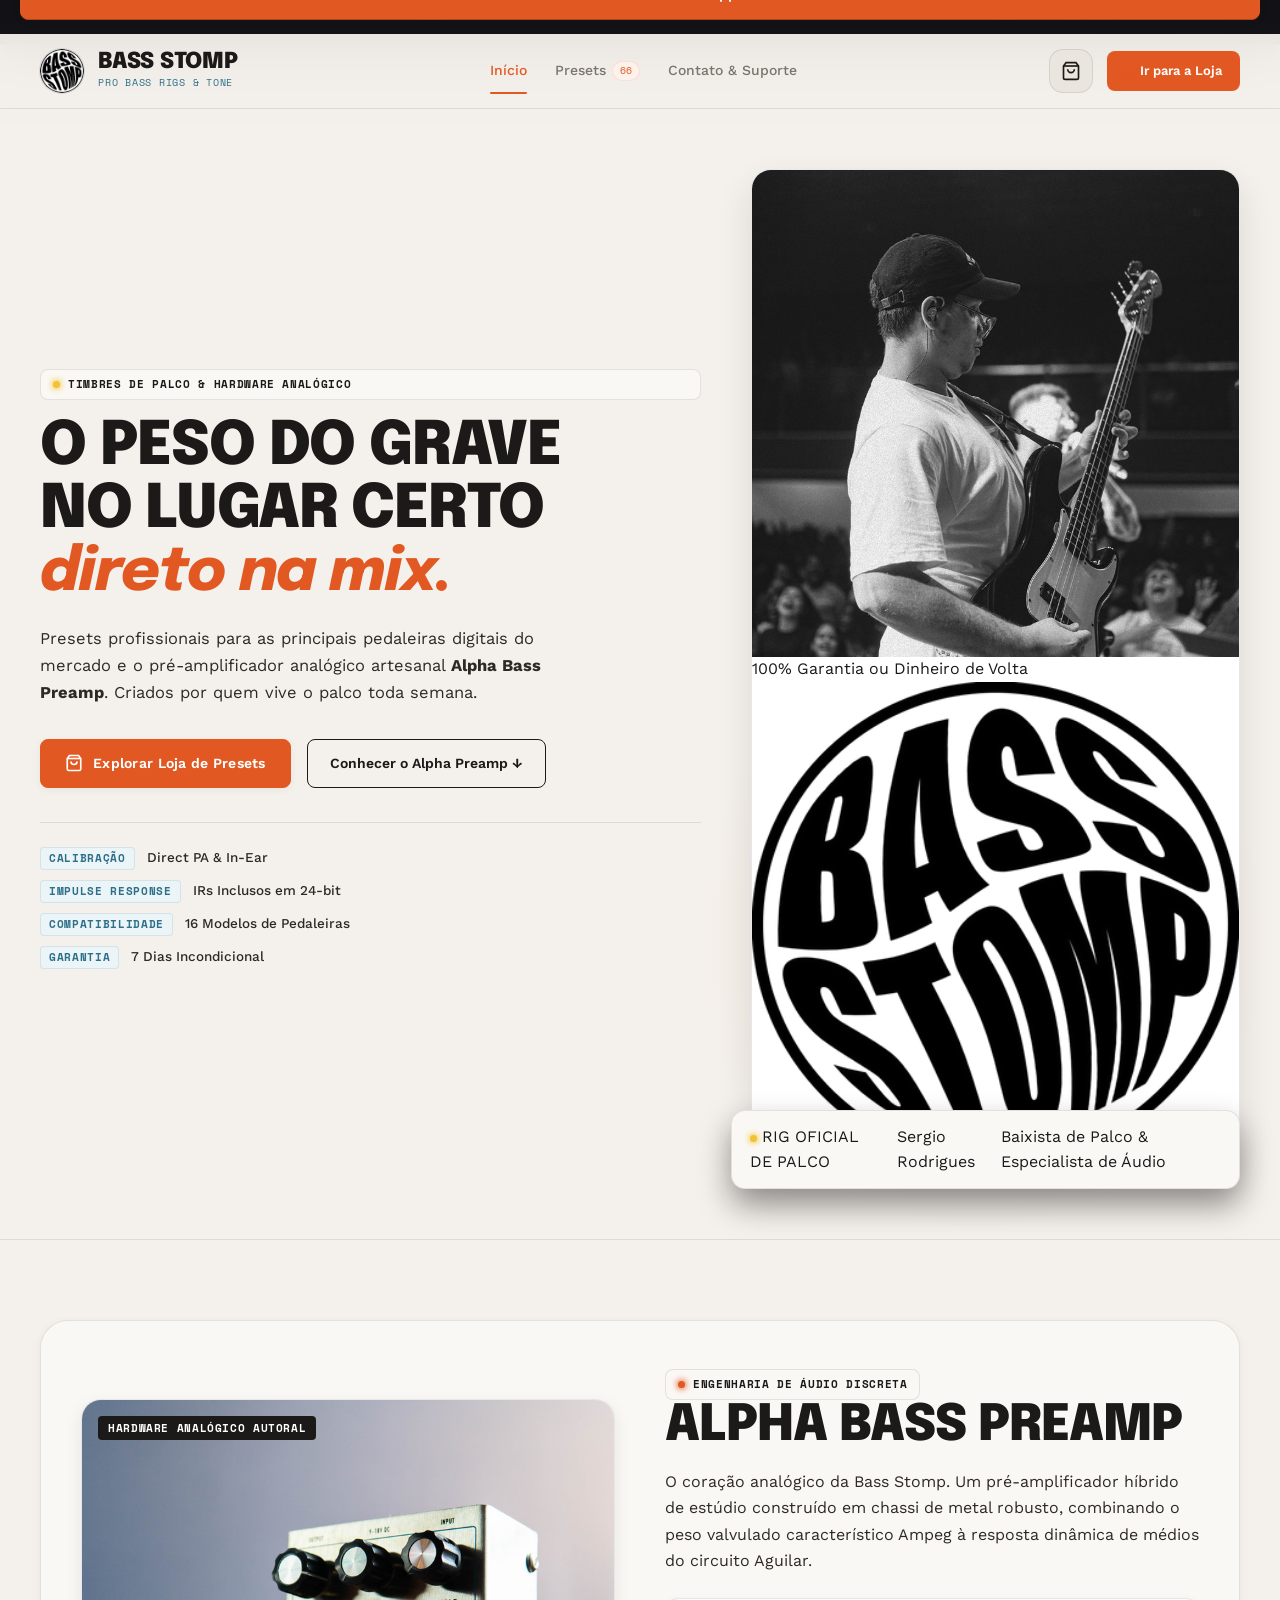
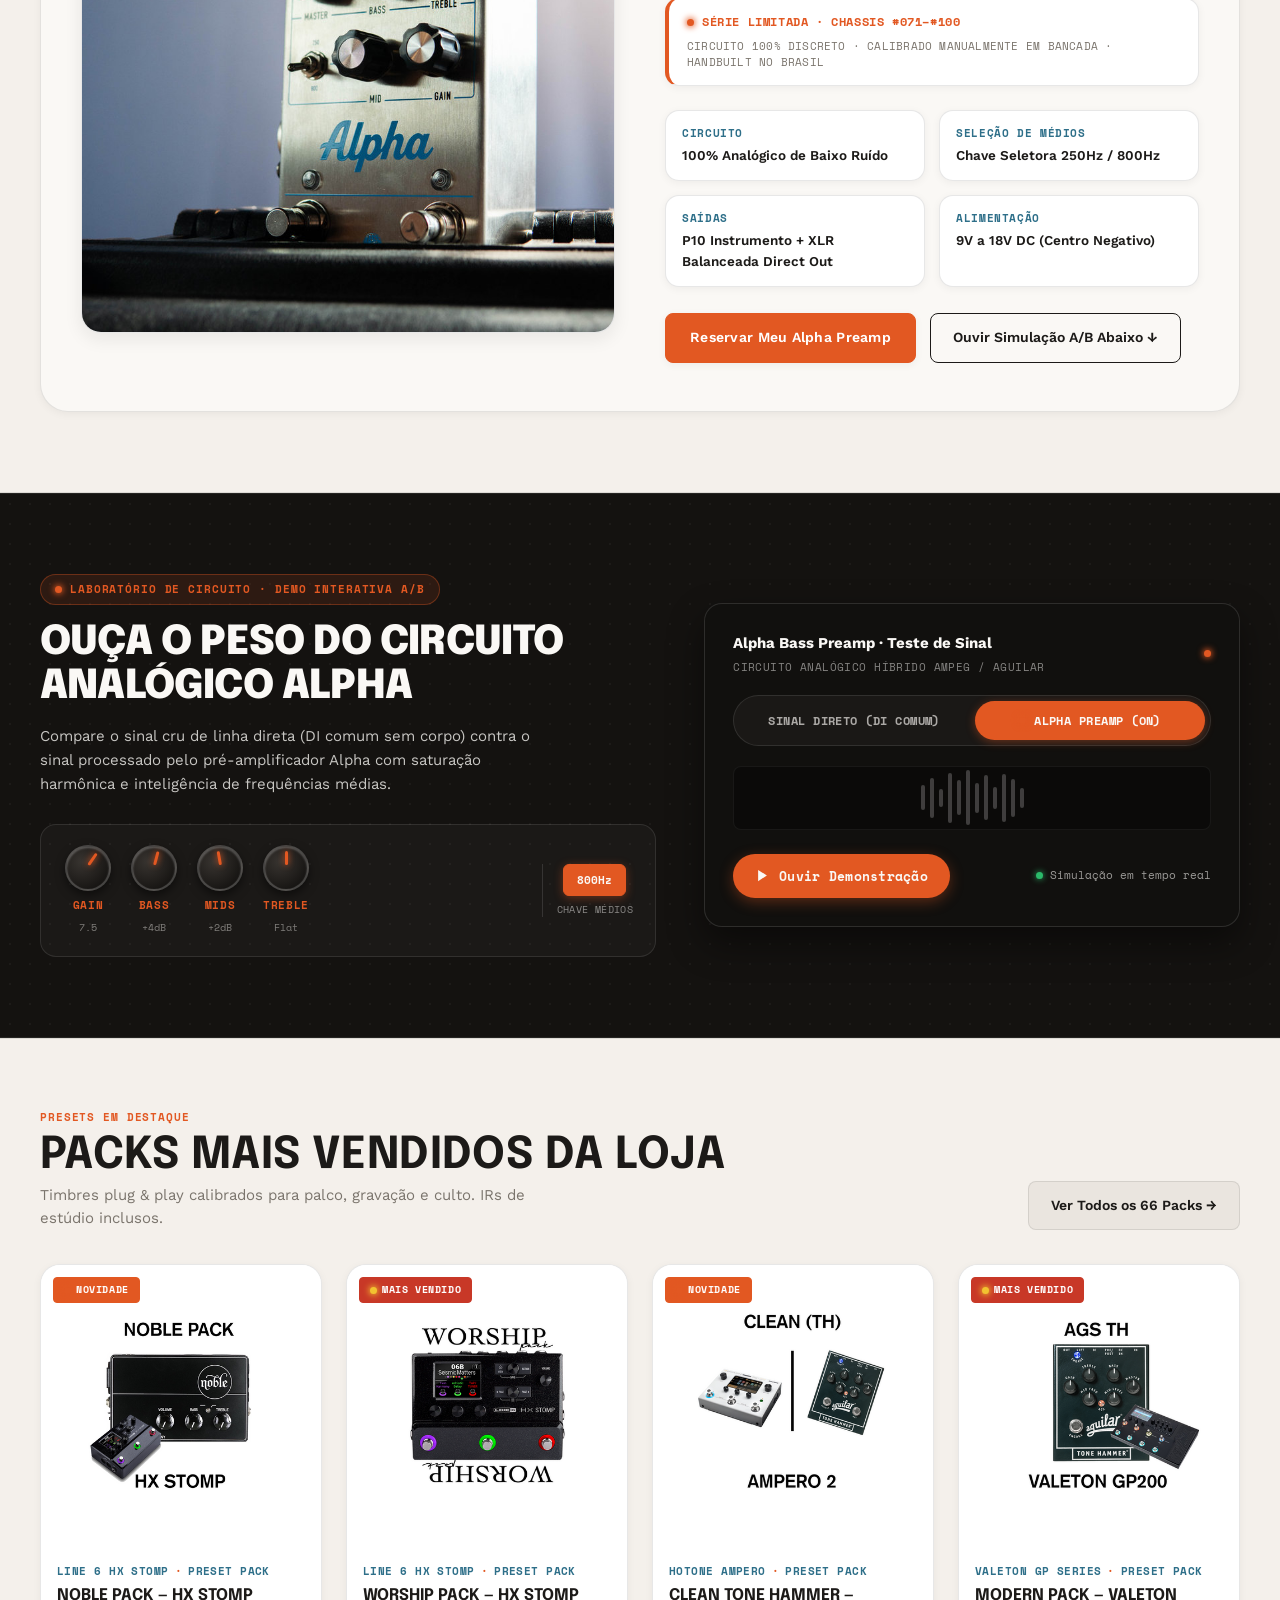
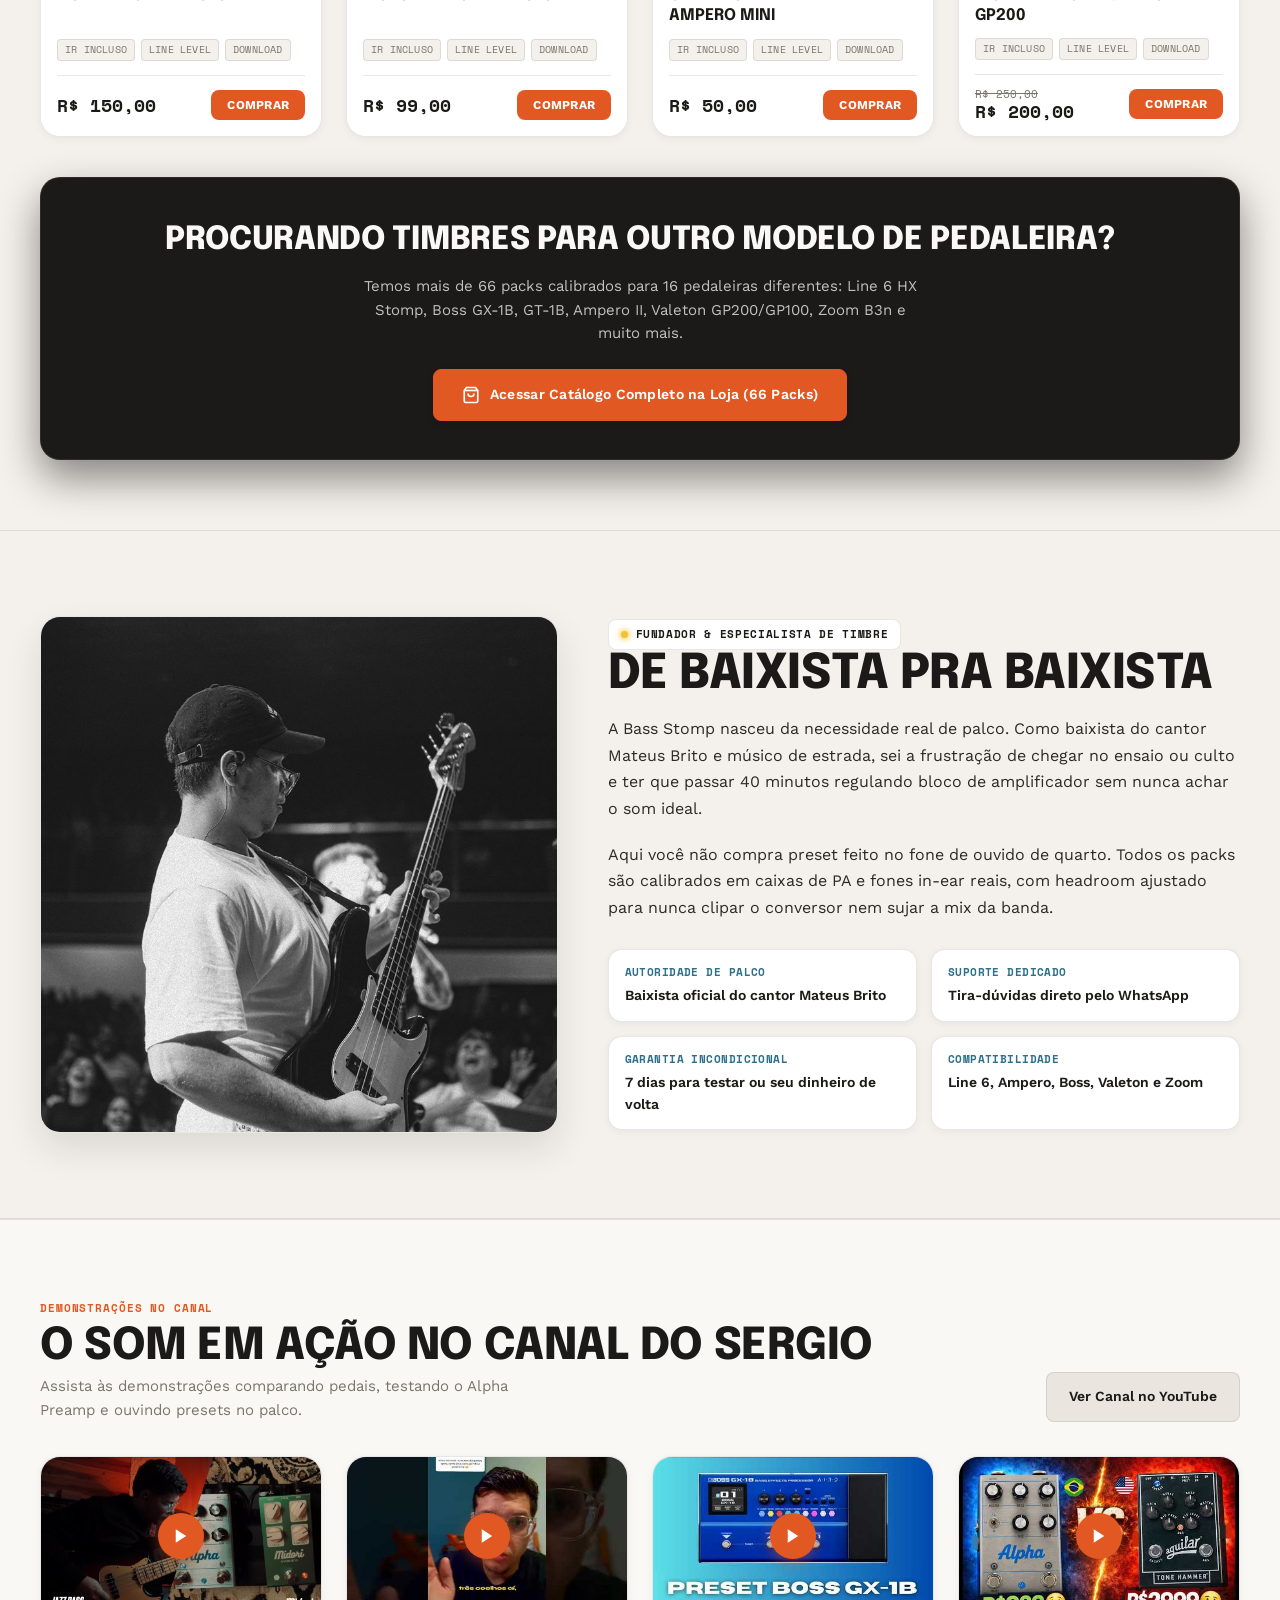
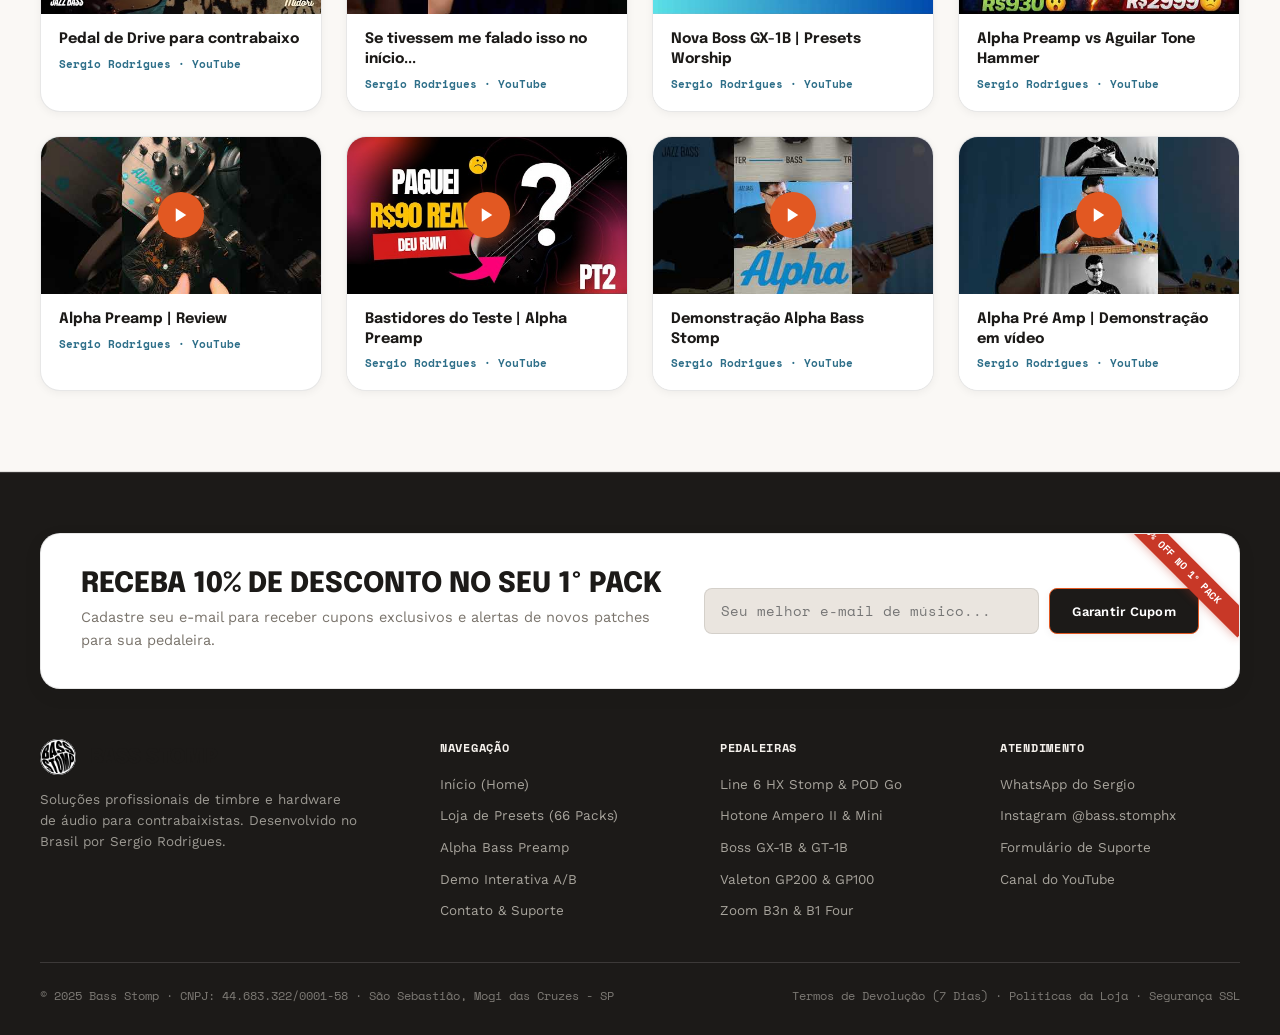
==== commit 50c211cf: "fix: adiciona cache-busting v=2.2 e estilos críticos embutidos para garantir renderização perfeita d" ====
--- a/index.html
+++ b/index.html
@@ -12,8 +12,305 @@
   <link href="https://fonts.googleapis.com/css2?family=Epilogue:ital,wght@0,400;0,500;0,600;0,700;0,800;0,900;1,400;1,700;1,900&family=Space+Mono:ital,wght@0,400;0,700;1,400&family=Work+Sans:ital,wght@0,300;0,400;0,500;0,600;0,700;1,400&display=swap" rel="stylesheet">
   
   <!-- Styles -->
-  <link rel="stylesheet" href="assets/css/style.css">
-  
+  <link rel="stylesheet" href="assets/css/style.css?v=2.2">
+
+  <style>
+    /* Critical Tone Lab & Design System 2.0 styles */
+    .section-tone-lab {
+      padding: 80px 0 !important;
+      background: #141210 !important;
+      color: #FAF8F5 !important;
+      position: relative !important;
+      border-top: 1px solid rgba(255, 255, 255, 0.08) !important;
+      border-bottom: 1px solid rgba(255, 255, 255, 0.08) !important;
+      overflow: hidden !important;
+    }
+    .section-tone-lab::before {
+      content: "" !important;
+      position: absolute !important;
+      inset: 0 !important;
+      background-image: radial-gradient(rgba(255, 255, 255, 0.04) 1px, transparent 1px) !important;
+      background-size: 20px 20px !important;
+      pointer-events: none !important;
+    }
+    .tone-lab-wrapper {
+      position: relative !important;
+      display: grid !important;
+      grid-template-columns: 1.15fr 1fr !important;
+      gap: 48px !important;
+      align-items: center !important;
+    }
+    .tone-lab-badge {
+      display: inline-flex !important;
+      align-items: center !important;
+      gap: 8px !important;
+      font-family: 'Space Mono', monospace !important;
+      font-size: 11px !important;
+      font-weight: 700 !important;
+      letter-spacing: 0.08em !important;
+      color: #E25822 !important;
+      background: rgba(226, 88, 34, 0.12) !important;
+      border: 1px solid rgba(226, 88, 34, 0.35) !important;
+      padding: 6px 14px !important;
+      border-radius: 999px !important;
+      margin-bottom: 16px !important;
+    }
+    .tone-lab-title {
+      font-family: 'Epilogue', sans-serif !important;
+      font-size: clamp(26px, 3.2vw, 40px) !important;
+      font-weight: 900 !important;
+      line-height: 1.12 !important;
+      color: #FAF8F5 !important;
+      margin-bottom: 14px !important;
+      letter-spacing: -0.02em !important;
+    }
+    .tone-lab-desc {
+      font-family: 'Work Sans', sans-serif !important;
+      font-size: 15px !important;
+      color: rgba(250, 248, 245, 0.78) !important;
+      line-height: 1.6 !important;
+      margin-bottom: 28px !important;
+      max-width: 520px !important;
+    }
+    .tone-knobs-deck {
+      display: flex !important;
+      align-items: center !important;
+      gap: 16px !important;
+      background: rgba(255, 255, 255, 0.03) !important;
+      border: 1px solid rgba(255, 255, 255, 0.1) !important;
+      border-radius: 16px !important;
+      padding: 20px 22px !important;
+      flex-wrap: wrap !important;
+    }
+    .tone-knob-unit {
+      display: flex !important;
+      flex-direction: column !important;
+      align-items: center !important;
+      gap: 6px !important;
+      min-width: 50px !important;
+    }
+    .knob-rotary {
+      width: 46px !important;
+      height: 46px !important;
+      border-radius: 50% !important;
+      background: radial-gradient(circle at 35% 35%, #383430, #171513 75%) !important;
+      border: 2px solid rgba(255, 255, 255, 0.2) !important;
+      box-shadow: 0 4px 10px rgba(0, 0, 0, 0.5), inset 0 1px 2px rgba(255, 255, 255, 0.25) !important;
+      display: flex !important;
+      align-items: center !important;
+      justify-content: center !important;
+      position: relative !important;
+    }
+    .knob-indicator {
+      width: 3px !important;
+      height: 14px !important;
+      background: #E25822 !important;
+      border-radius: 2px !important;
+      box-shadow: 0 0 6px #E25822 !important;
+      position: absolute !important;
+      top: 4px !important;
+      transform-origin: bottom center !important;
+    }
+    .knob-gain .knob-indicator { transform: rotate(35deg) !important; }
+    .knob-bass .knob-indicator { transform: rotate(15deg) !important; }
+    .knob-mids .knob-indicator { transform: rotate(-10deg) !important; }
+    .knob-treble .knob-indicator { transform: rotate(0deg) !important; }
+    .knob-title {
+      font-family: 'Space Mono', monospace !important;
+      font-size: 11px !important;
+      font-weight: 700 !important;
+      color: #E25822 !important;
+      letter-spacing: 0.06em !important;
+    }
+    .knob-val {
+      font-family: 'Space Mono', monospace !important;
+      font-size: 10px !important;
+      color: rgba(250, 248, 245, 0.45) !important;
+    }
+    .tone-switch-unit {
+      display: flex !important;
+      flex-direction: column !important;
+      align-items: center !important;
+      gap: 6px !important;
+      padding-left: 14px !important;
+      border-left: 1px solid rgba(255, 255, 255, 0.12) !important;
+      margin-left: auto !important;
+    }
+    .mid-toggle-btn {
+      background: rgba(255, 255, 255, 0.08) !important;
+      color: rgba(250, 248, 245, 0.85) !important;
+      border: 1px solid rgba(255, 255, 255, 0.16) !important;
+      font-family: 'Space Mono', monospace !important;
+      font-size: 11px !important;
+      font-weight: 700 !important;
+      padding: 7px 13px !important;
+      border-radius: 6px !important;
+      cursor: pointer !important;
+      transition: all 0.2s ease !important;
+    }
+    .mid-toggle-btn.active {
+      background: #E25822 !important;
+      border-color: #E25822 !important;
+      color: #FAF8F5 !important;
+      box-shadow: 0 2px 10px rgba(226, 88, 34, 0.4) !important;
+    }
+    .switch-title {
+      font-family: 'Space Mono', monospace !important;
+      font-size: 9.5px !important;
+      color: rgba(250, 248, 245, 0.5) !important;
+      letter-spacing: 0.04em !important;
+    }
+    .tone-player-box {
+      background: #11100e !important;
+      border: 1px solid rgba(255, 255, 255, 0.12) !important;
+      border-radius: 18px !important;
+      padding: 28px !important;
+      display: flex !important;
+      flex-direction: column !important;
+      gap: 20px !important;
+      box-shadow: 0 16px 36px rgba(0, 0, 0, 0.45) !important;
+    }
+    .player-head {
+      display: flex !important;
+      align-items: center !important;
+      justify-content: space-between !important;
+      gap: 12px !important;
+    }
+    .player-track-info {
+      display: flex !important;
+      flex-direction: column !important;
+      gap: 3px !important;
+    }
+    .track-title {
+      font-family: 'Work Sans', sans-serif !important;
+      font-weight: 700 !important;
+      font-size: 15px !important;
+      color: #FAF8F5 !important;
+    }
+    .track-spec {
+      font-family: 'Space Mono', monospace !important;
+      font-size: 10.5px !important;
+      color: rgba(250, 248, 245, 0.5) !important;
+      letter-spacing: 0.04em !important;
+    }
+    .ab-switcher {
+      display: flex !important;
+      background: #1a1816 !important;
+      border-radius: 999px !important;
+      padding: 5px !important;
+      border: 1px solid rgba(255, 255, 255, 0.1) !important;
+      gap: 6px !important;
+    }
+    .ab-btn {
+      flex: 1 !important;
+      font-family: 'Space Mono', monospace !important;
+      font-size: 11.5px !important;
+      font-weight: 700 !important;
+      letter-spacing: 0.04em !important;
+      padding: 11px 16px !important;
+      border-radius: 999px !important;
+      color: rgba(250, 248, 245, 0.65) !important;
+      display: flex !important;
+      align-items: center !important;
+      justify-content: center !important;
+      gap: 8px !important;
+      border: none !important;
+      background: transparent !important;
+      cursor: pointer !important;
+      white-space: nowrap !important;
+      transition: all 0.2s ease !important;
+    }
+    .ab-btn.active {
+      background: #E25822 !important;
+      color: #FAF8F5 !important;
+      box-shadow: 0 2px 10px rgba(226, 88, 34, 0.4) !important;
+    }
+    .ab-btn.bypass.active {
+      background: #2a2724 !important;
+      color: #FAF8F5 !important;
+      box-shadow: none !important;
+    }
+    .waveform-container {
+      height: 64px !important;
+      display: flex !important;
+      align-items: center !important;
+      justify-content: center !important;
+      gap: 5px !important;
+      background: rgba(0, 0, 0, 0.35) !important;
+      border: 1px solid rgba(255, 255, 255, 0.06) !important;
+      border-radius: 8px !important;
+      padding: 0 20px !important;
+    }
+    .wave-bar {
+      width: 4px !important;
+      background: rgba(250, 248, 245, 0.22) !important;
+      border-radius: 2px !important;
+      transition: height 0.15s ease, background-color 0.2s ease !important;
+    }
+    .playing .wave-bar {
+      background: #E25822 !important;
+      animation: wavePulse 1.2s infinite ease-in-out !important;
+    }
+    .bypass-mode.playing .wave-bar {
+      background: rgba(250, 248, 245, 0.55) !important;
+      animation: wavePulseQuiet 1.2s infinite ease-in-out !important;
+    }
+    .player-controls {
+      display: flex !important;
+      align-items: center !important;
+      justify-content: space-between !important;
+      gap: 16px !important;
+      flex-wrap: wrap !important;
+      padding-top: 4px !important;
+    }
+    .btn-play-trigger {
+      display: inline-flex !important;
+      align-items: center !important;
+      gap: 9px !important;
+      background: #E25822 !important;
+      color: #FAF8F5 !important;
+      border: none !important;
+      font-family: 'Space Mono', monospace !important;
+      font-size: 13px !important;
+      font-weight: 700 !important;
+      letter-spacing: 0.02em !important;
+      padding: 12px 22px !important;
+      border-radius: 999px !important;
+      cursor: pointer !important;
+      transition: all 0.2s ease !important;
+      box-shadow: 0 4px 14px rgba(226, 88, 34, 0.35) !important;
+      white-space: nowrap !important;
+      flex-shrink: 0 !important;
+    }
+    .btn-play-trigger:hover {
+      background: #C83827 !important;
+      transform: translateY(-1px) !important;
+    }
+    .player-meta-note {
+      font-family: 'Space Mono', monospace !important;
+      font-size: 11px !important;
+      color: rgba(250, 248, 245, 0.6) !important;
+      display: flex !important;
+      align-items: center !important;
+      gap: 7px !important;
+      white-space: nowrap !important;
+    }
+    .pulse-dot {
+      width: 7px !important;
+      height: 7px !important;
+      border-radius: 50% !important;
+      background: #2bba6a !important;
+      box-shadow: 0 0 6px #2bba6a !important;
+      display: inline-block !important;
+    }
+    @media (max-width: 900px) {
+      .tone-lab-wrapper {
+        grid-template-columns: 1fr !important;
+        gap: 36px !important;
+      }
+    }
+  </style>
+
   <!-- Favicon -->
   <link rel="icon" type="image/png" href="assets/images/logo.png">
 </head>
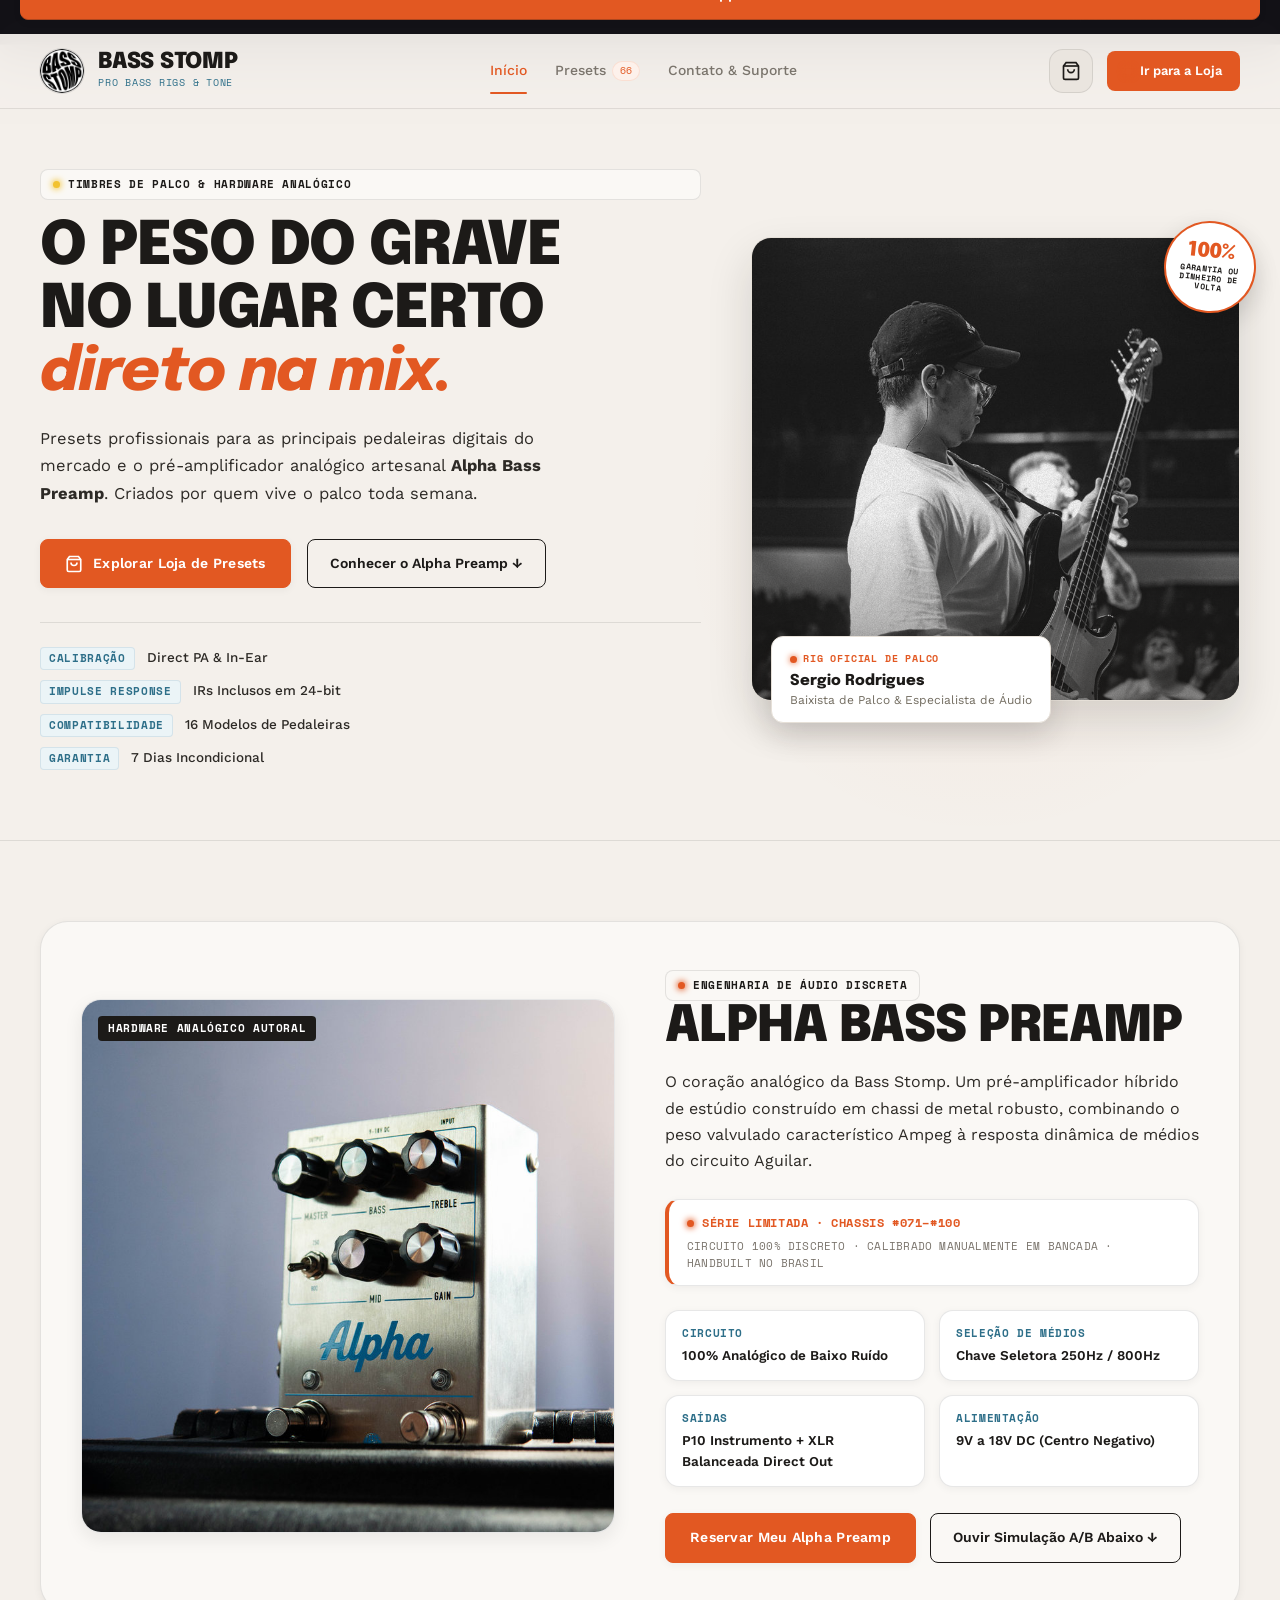
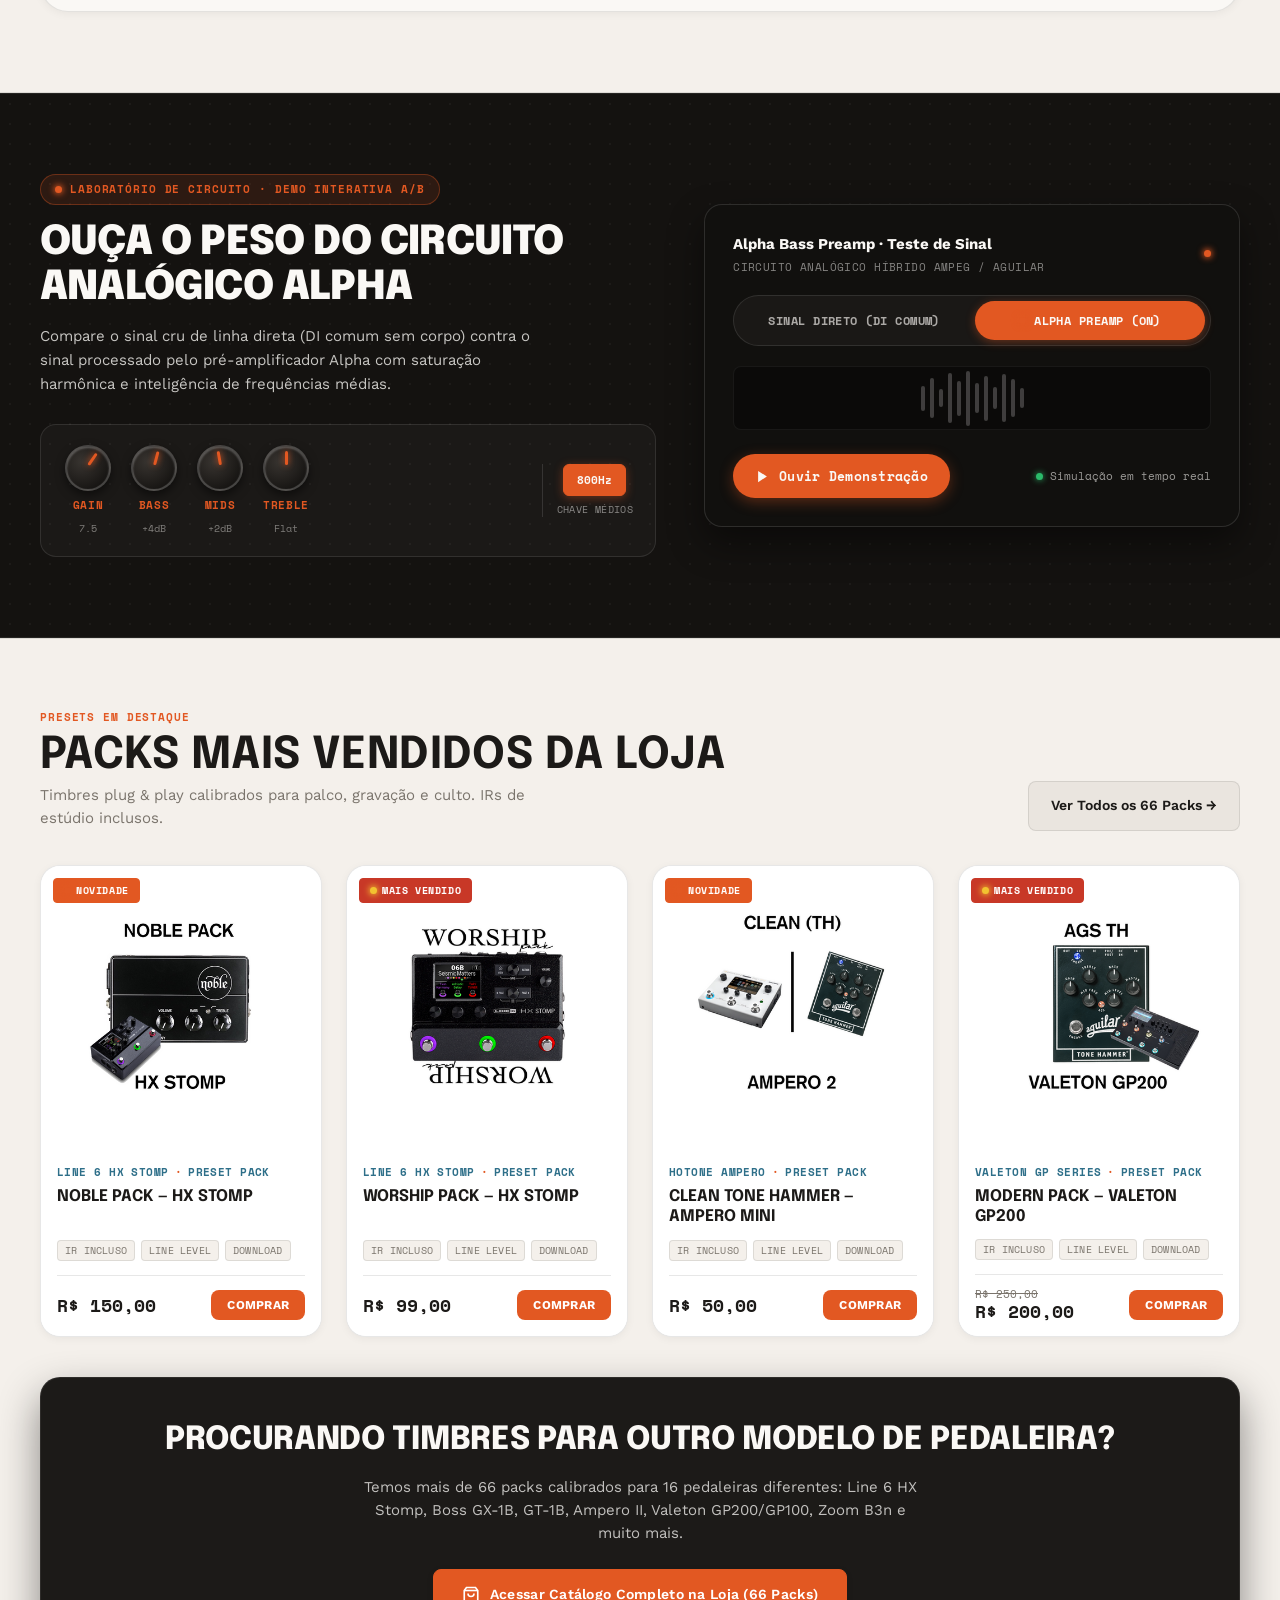
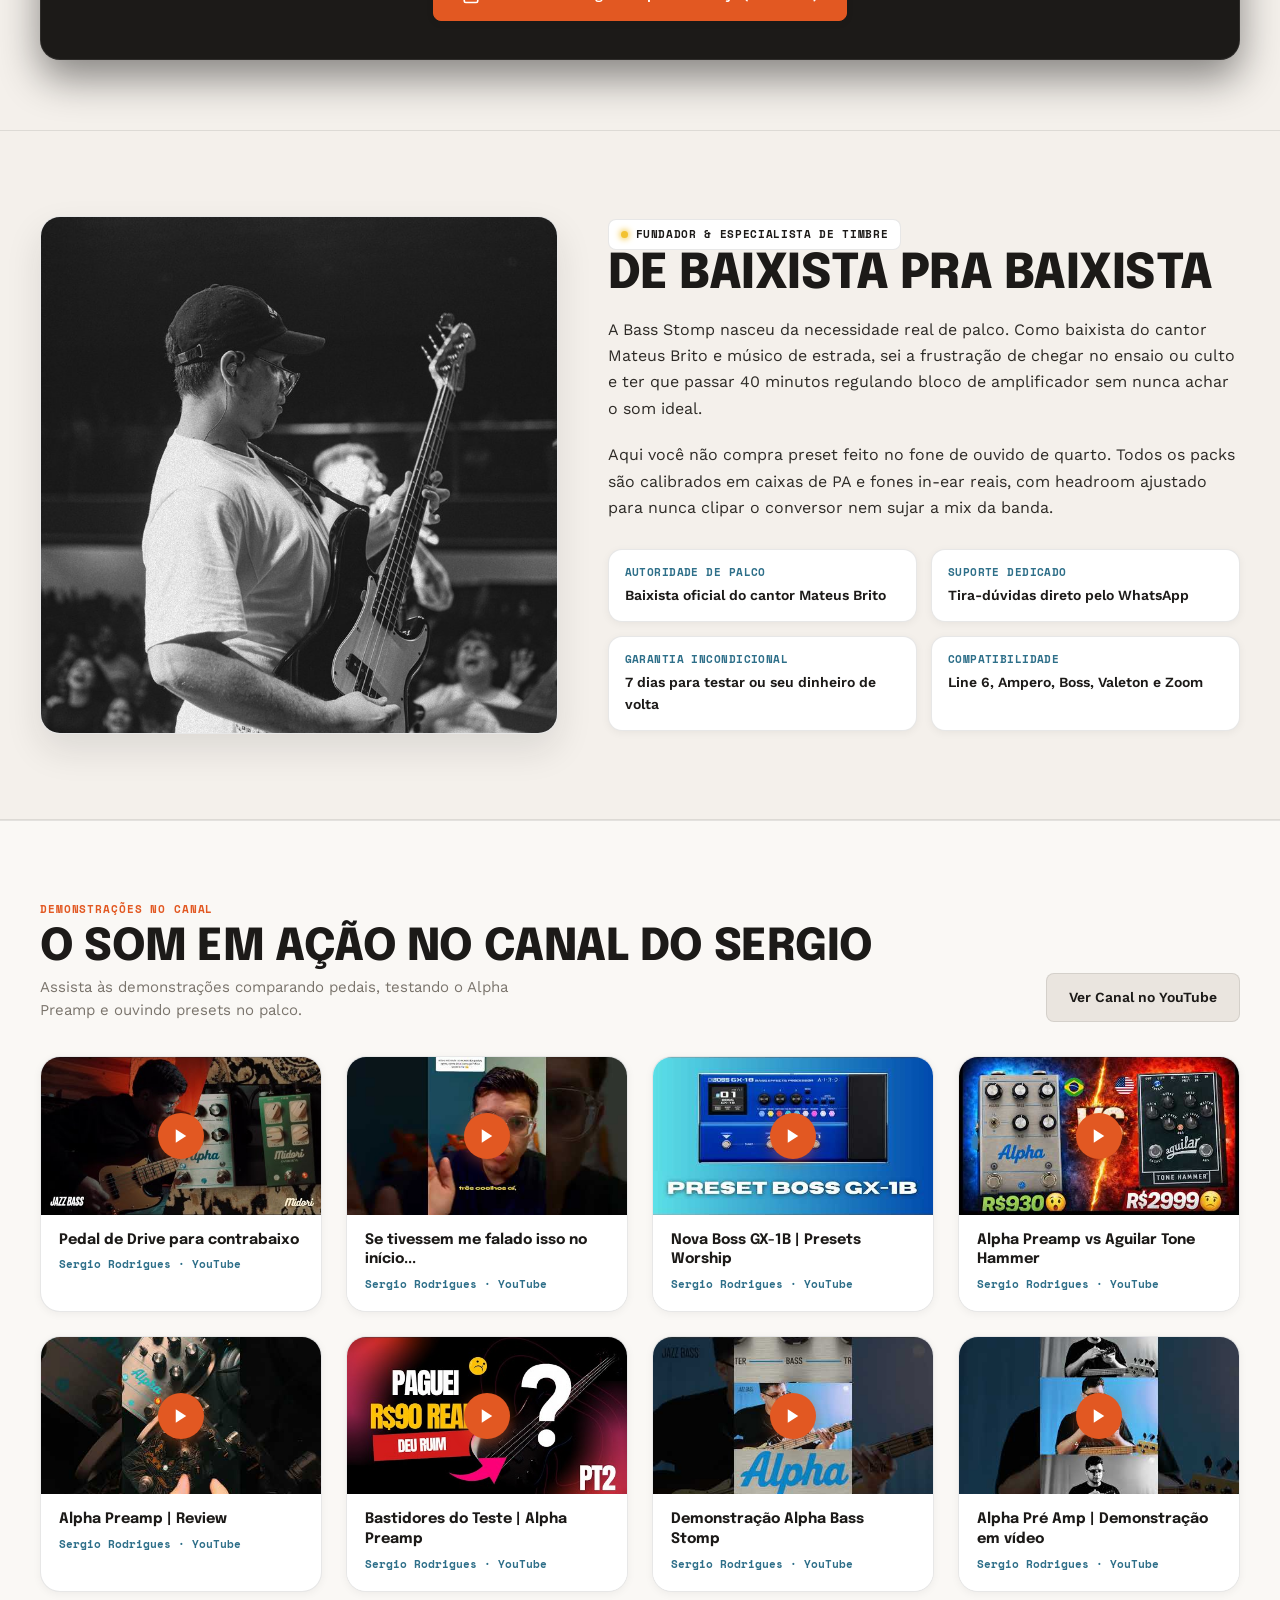
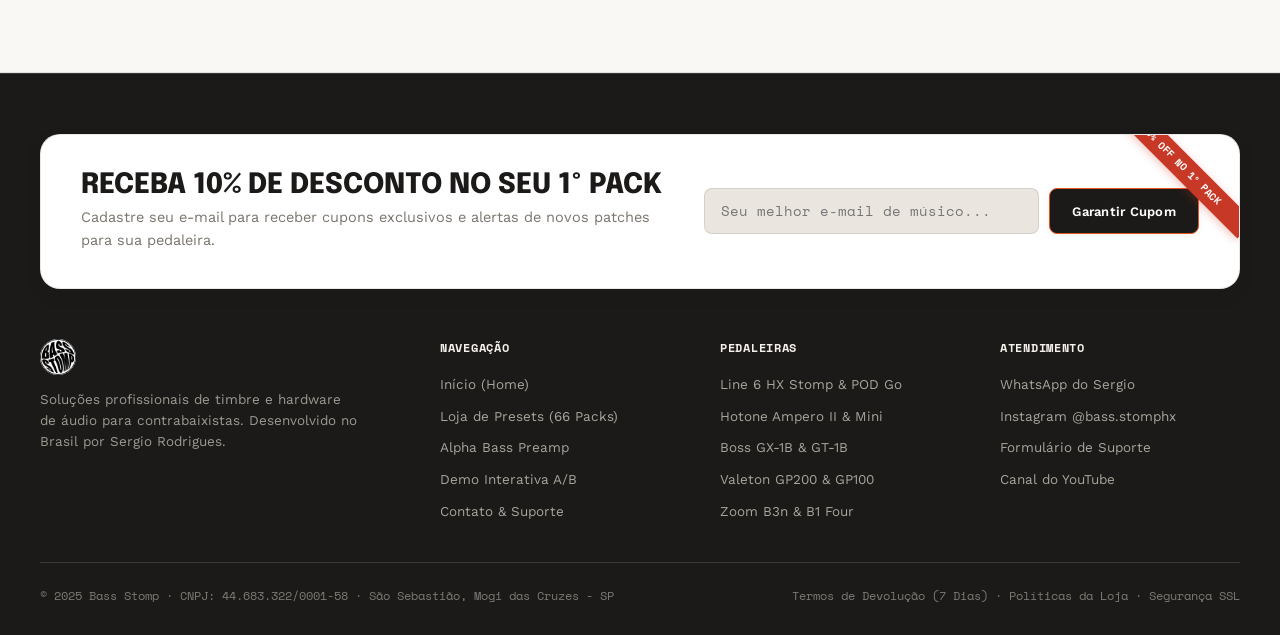
==== commit 752df123: "fix: refatora hero media wrap, remove logo gigante fora de lugar e corrige selo de garantia flutuant" ====
--- a/index.html
+++ b/index.html
@@ -12,7 +12,7 @@
   <link href="https://fonts.googleapis.com/css2?family=Epilogue:ital,wght@0,400;0,500;0,600;0,700;0,800;0,900;1,400;1,700;1,900&family=Space+Mono:ital,wght@0,400;0,700;1,400&family=Work+Sans:ital,wght@0,300;0,400;0,500;0,600;0,700;1,400&display=swap" rel="stylesheet">
   
   <!-- Styles -->
-  <link rel="stylesheet" href="assets/css/style.css?v=2.2">
+  <link rel="stylesheet" href="assets/css/style.css?v=2.3">
 
   <style>
     /* Critical Tone Lab & Design System 2.0 styles */
@@ -308,6 +308,129 @@
         grid-template-columns: 1fr !important;
         gap: 36px !important;
       }
+    }
+
+    /* Hero Media Frame, Seal & Rig Tag Critical Styles */
+    .hero-media-wrap {
+      position: relative !important;
+      max-width: 520px !important;
+      margin: 0 auto !important;
+    }
+    .hero-photo-frame {
+      position: relative !important;
+      background: #FAF8F5 !important;
+      border: 1px solid #E6E0D8 !important;
+      border-radius: 20px !important;
+      overflow: hidden !important;
+      box-shadow: 0 20px 45px rgba(28, 26, 24, 0.14) !important;
+      aspect-ratio: 4 / 3.8 !important;
+    }
+    .hero-photo-frame img {
+      width: 100% !important;
+      height: 100% !important;
+      object-fit: cover !important;
+      object-position: center top !important;
+      display: block !important;
+    }
+    .hero-photo-overlay {
+      position: absolute !important;
+      inset: 0 !important;
+      background: linear-gradient(to top, rgba(28, 26, 24, 0.45) 0%, transparent 40%) !important;
+      pointer-events: none !important;
+    }
+    .hero-watermark {
+      display: none !important;
+    }
+    .guarantee-seal {
+      position: absolute !important;
+      top: -16px !important;
+      right: -16px !important;
+      width: 92px !important;
+      height: 92px !important;
+      border-radius: 50% !important;
+      background: #FFFFFF !important;
+      color: #1C1A18 !important;
+      border: 2.5px solid #E25822 !important;
+      display: flex !important;
+      flex-direction: column !important;
+      align-items: center !important;
+      justify-content: center !important;
+      text-align: center !important;
+      padding: 8px !important;
+      box-shadow: 0 10px 25px rgba(0, 0, 0, 0.16) !important;
+      transform: rotate(6deg) !important;
+      z-index: 10 !important;
+      transition: transform 0.3s ease !important;
+    }
+    .guarantee-seal:hover {
+      transform: rotate(0deg) scale(1.06) !important;
+    }
+    .seal-pct {
+      font-family: 'Epilogue', sans-serif !important;
+      font-size: 20px !important;
+      font-weight: 900 !important;
+      color: #E25822 !important;
+      line-height: 1 !important;
+    }
+    .seal-txt {
+      font-family: 'Space Mono', monospace !important;
+      font-size: 8px !important;
+      font-weight: 700 !important;
+      text-transform: uppercase !important;
+      letter-spacing: 0.04em !important;
+      line-height: 1.15 !important;
+      margin-top: 3px !important;
+      color: #1C1A18 !important;
+    }
+    .floating-rig-tag {
+      position: absolute !important;
+      bottom: -22px !important;
+      left: 20px !important;
+      background: #FFFFFF !important;
+      color: #1C1A18 !important;
+      border-radius: 12px !important;
+      padding: 14px 18px !important;
+      box-shadow: 0 12px 30px rgba(28, 26, 24, 0.16) !important;
+      border: 1px solid #E6E0D8 !important;
+      display: flex !important;
+      flex-direction: column !important;
+      gap: 3px !important;
+      z-index: 10 !important;
+      min-width: 260px !important;
+    }
+    .rig-tag-indicator {
+      display: flex !important;
+      align-items: center !important;
+      gap: 6px !important;
+      margin-bottom: 2px !important;
+    }
+    .rig-tag-indicator .led {
+      width: 7px !important;
+      height: 7px !important;
+      border-radius: 50% !important;
+      background: #E25822 !important;
+      box-shadow: 0 0 6px #E25822 !important;
+    }
+    .rig-tag-label {
+      font-family: 'Space Mono', monospace !important;
+      font-size: 10px !important;
+      font-weight: 700 !important;
+      letter-spacing: 0.08em !important;
+      color: #E25822 !important;
+      text-transform: uppercase !important;
+    }
+    .rig-tag-title {
+      font-family: 'Epilogue', sans-serif !important;
+      font-size: 15px !important;
+      font-weight: 800 !important;
+      color: #1C1A18 !important;
+      line-height: 1.2 !important;
+    }
+    .rig-tag-subtitle {
+      font-family: 'Work Sans', sans-serif !important;
+      font-size: 12px !important;
+      color: #726C60 !important;
+      line-height: 1.3 !important;
     }
   </style>
 
@@ -450,21 +573,22 @@
 
         <!-- Hero Stage Photo Frame -->
         <div class="hero-media-wrap">
-          <div class="hero-photo-frame plate">
+          <div class="hero-photo-frame">
             <img src="assets/images/sergio-rodrigues.jpg" alt="Sergio Rodrigues com contrabaixo no palco" />
-            <div class="guarantee-seal">
-              <span class="seal-pct">100%</span>
-              <span class="seal-txt">Garantia ou Dinheiro de Volta</span>
-            </div>
-            <div class="hero-watermark">
-              <img src="assets/images/logo.png" alt="Selo Bass Stomp" />
-            </div>
+            <div class="hero-photo-overlay"></div>
+          </div>
+
+          <!-- Floating Guarantee Seal -->
+          <div class="guarantee-seal">
+            <span class="seal-pct">100%</span>
+            <span class="seal-txt">Garantia ou Dinheiro de Volta</span>
           </div>
           
-          <div class="floating-rig-tag plate">
+          <!-- Floating Rig Tag -->
+          <div class="floating-rig-tag">
             <div class="rig-tag-indicator">
-              <span class="led"></span>
-              <span>RIG OFICIAL DE PALCO</span>
+              <span class="led orange"></span>
+              <span class="rig-tag-label">RIG OFICIAL DE PALCO</span>
             </div>
             <div class="rig-tag-title">Sergio Rodrigues</div>
             <div class="rig-tag-subtitle">Baixista de Palco & Especialista de Áudio</div>
--- a/assets/css/style.css
+++ b/assets/css/style.css
@@ -609,120 +609,145 @@
   font-weight: 500;
 }
 
-/* Hero Media Wrap & Guarantee Seal */
+/* ==========================================================================
+   HERO MEDIA FRAME, GUARANTEE SEAL & RIG TAG
+   ========================================================================== */
 .hero-media-wrap {
   position: relative;
-}
+  max-width: 520px;
+  margin: 0 auto;
+}
+
 .hero-photo-frame {
-  background: #FFFFFF;
-  border: 1px solid var(--line-light);
-  border-radius: var(--radius-lg);
+  position: relative;
+  background: var(--bg-surface);
+  border: 1px solid var(--line-light);
+  border-radius: var(--radius-xl);
   overflow: hidden;
-  box-shadow: var(--shadow-lg);
-  position: relative;
-}
+  box-shadow: 0 20px 45px rgba(28, 26, 24, 0.14);
+  aspect-ratio: 4 / 3.8;
+}
+
 .hero-photo-frame img {
-  width: 100%;
-  height: auto;
-  object-fit: cover;
-}
-/* Hero Visual / Sergio Photo Frame */
-.hero-visual {
-  position: relative;
-}
-.sergio-card {
-  position: relative;
-  background: var(--ink-soft);
-  border: 1px solid var(--line-dark);
-  border-radius: var(--radius-lg);
-  overflow: hidden;
-  box-shadow: 0 24px 48px rgba(0, 0, 0, 0.5);
-}
-.sergio-photo-wrap {
-  position: relative;
-  aspect-ratio: 4 / 4.8;
-  overflow: hidden;
-  background: #0a090c;
-}
-.sergio-photo-wrap img {
   width: 100%;
   height: 100%;
   object-fit: cover;
-  object-position: top center;
-  filter: contrast(1.1) grayscale(0.2);
-  transition: transform 0.6s ease;
-}
-.sergio-card:hover .sergio-photo-wrap img {
-  transform: scale(1.03);
-}
-.sergio-photo-overlay {
+  object-position: center top;
+  display: block;
+}
+
+.hero-photo-overlay {
   position: absolute;
   inset: 0;
-  background: linear-gradient(to top, rgba(19, 18, 23, 0.95) 0%, rgba(19, 18, 23, 0.2) 50%, transparent 100%);
-}
-.sergio-badge-seal {
+  background: linear-gradient(to top, rgba(28, 26, 24, 0.45) 0%, transparent 40%);
+  pointer-events: none;
+}
+
+.hero-watermark {
+  display: none !important;
+}
+
+/* Floating Guarantee Seal */
+.guarantee-seal {
   position: absolute;
-  top: 18px;
-  right: 18px;
-  width: 64px;
-  height: 64px;
+  top: -16px;
+  right: -16px;
+  width: 90px;
+  height: 90px;
   border-radius: 50%;
-  background: rgba(19, 18, 23, 0.85);
-  backdrop-filter: blur(8px);
-  border: 1px solid var(--line-dark);
-  display: flex;
+  background: #FFFFFF;
+  color: var(--neutral);
+  border: 2px solid var(--primary);
+  display: flex;
+  flex-direction: column;
   align-items: center;
   justify-content: center;
-  z-index: 3;
-}
-.sergio-badge-seal img {
-  width: 80%;
-  height: 80%;
-  object-fit: contain;
-  filter: invert(1);
-}
-.sergio-caption {
-  position: absolute;
-  bottom: 0;
-  left: 0;
-  right: 0;
-  padding: 24px;
-  z-index: 3;
-}
-.sergio-name {
+  text-align: center;
+  padding: 8px;
+  box-shadow: 0 10px 25px rgba(0, 0, 0, 0.16);
+  transform: rotate(6deg);
+  z-index: 10;
+  transition: transform 0.3s ease;
+}
+
+.guarantee-seal:hover {
+  transform: rotate(0deg) scale(1.06);
+}
+
+.seal-pct {
   font-family: var(--font-display);
-  font-size: 26px;
-  letter-spacing: 0.02em;
-  margin-bottom: 4px;
-}
-.sergio-role {
-  font-family: var(--font-mono);
-  font-size: 12px;
-  color: var(--orange);
+  font-size: 20px;
+  font-weight: 900;
+  color: var(--primary);
+  line-height: 1;
+}
+
+.seal-txt {
+  font-family: var(--font-mono);
+  font-size: 8px;
+  font-weight: 700;
+  text-transform: uppercase;
   letter-spacing: 0.04em;
-  margin-bottom: 8px;
-}
-.sergio-quote {
-  font-size: 13px;
-  color: rgba(242, 238, 228, 0.76);
-  font-style: italic;
+  line-height: 1.15;
+  margin-top: 3px;
+  color: var(--neutral);
 }
 
 /* Floating Rig Tag */
 .floating-rig-tag {
   position: absolute;
-  bottom: -20px;
-  left: -20px;
-  background: var(--paper);
-  color: var(--ink);
+  bottom: -22px;
+  left: 20px;
+  background: #FFFFFF;
+  color: var(--neutral);
   border-radius: var(--radius-md);
   padding: 14px 18px;
-  box-shadow: 0 16px 32px rgba(0, 0, 0, 0.4);
-  border: 1px solid var(--line-light);
-  display: flex;
-  align-items: center;
-  gap: 12px;
-  z-index: 4;
+  box-shadow: 0 12px 30px rgba(28, 26, 24, 0.16);
+  border: 1px solid var(--line-light);
+  display: flex;
+  flex-direction: column;
+  gap: 3px;
+  z-index: 10;
+  min-width: 260px;
+}
+
+.rig-tag-indicator {
+  display: flex;
+  align-items: center;
+  gap: 6px;
+  margin-bottom: 2px;
+}
+
+.rig-tag-indicator .led {
+  width: 7px;
+  height: 7px;
+  border-radius: 50%;
+  background: var(--primary);
+  box-shadow: 0 0 6px var(--primary);
+}
+
+.rig-tag-label {
+  font-family: var(--font-mono);
+  font-size: 10px;
+  font-weight: 700;
+  letter-spacing: 0.08em;
+  color: var(--primary);
+  text-transform: uppercase;
+}
+
+.rig-tag-title {
+  font-family: var(--font-display);
+  font-size: 15px;
+  font-weight: 800;
+  color: var(--neutral);
+  line-height: 1.2;
+}
+
+.rig-tag-subtitle {
+  font-family: var(--font-body);
+  font-size: 12px;
+  color: var(--neutral-muted);
+  line-height: 1.3;
 }
 .rig-icon {
   width: 36px;
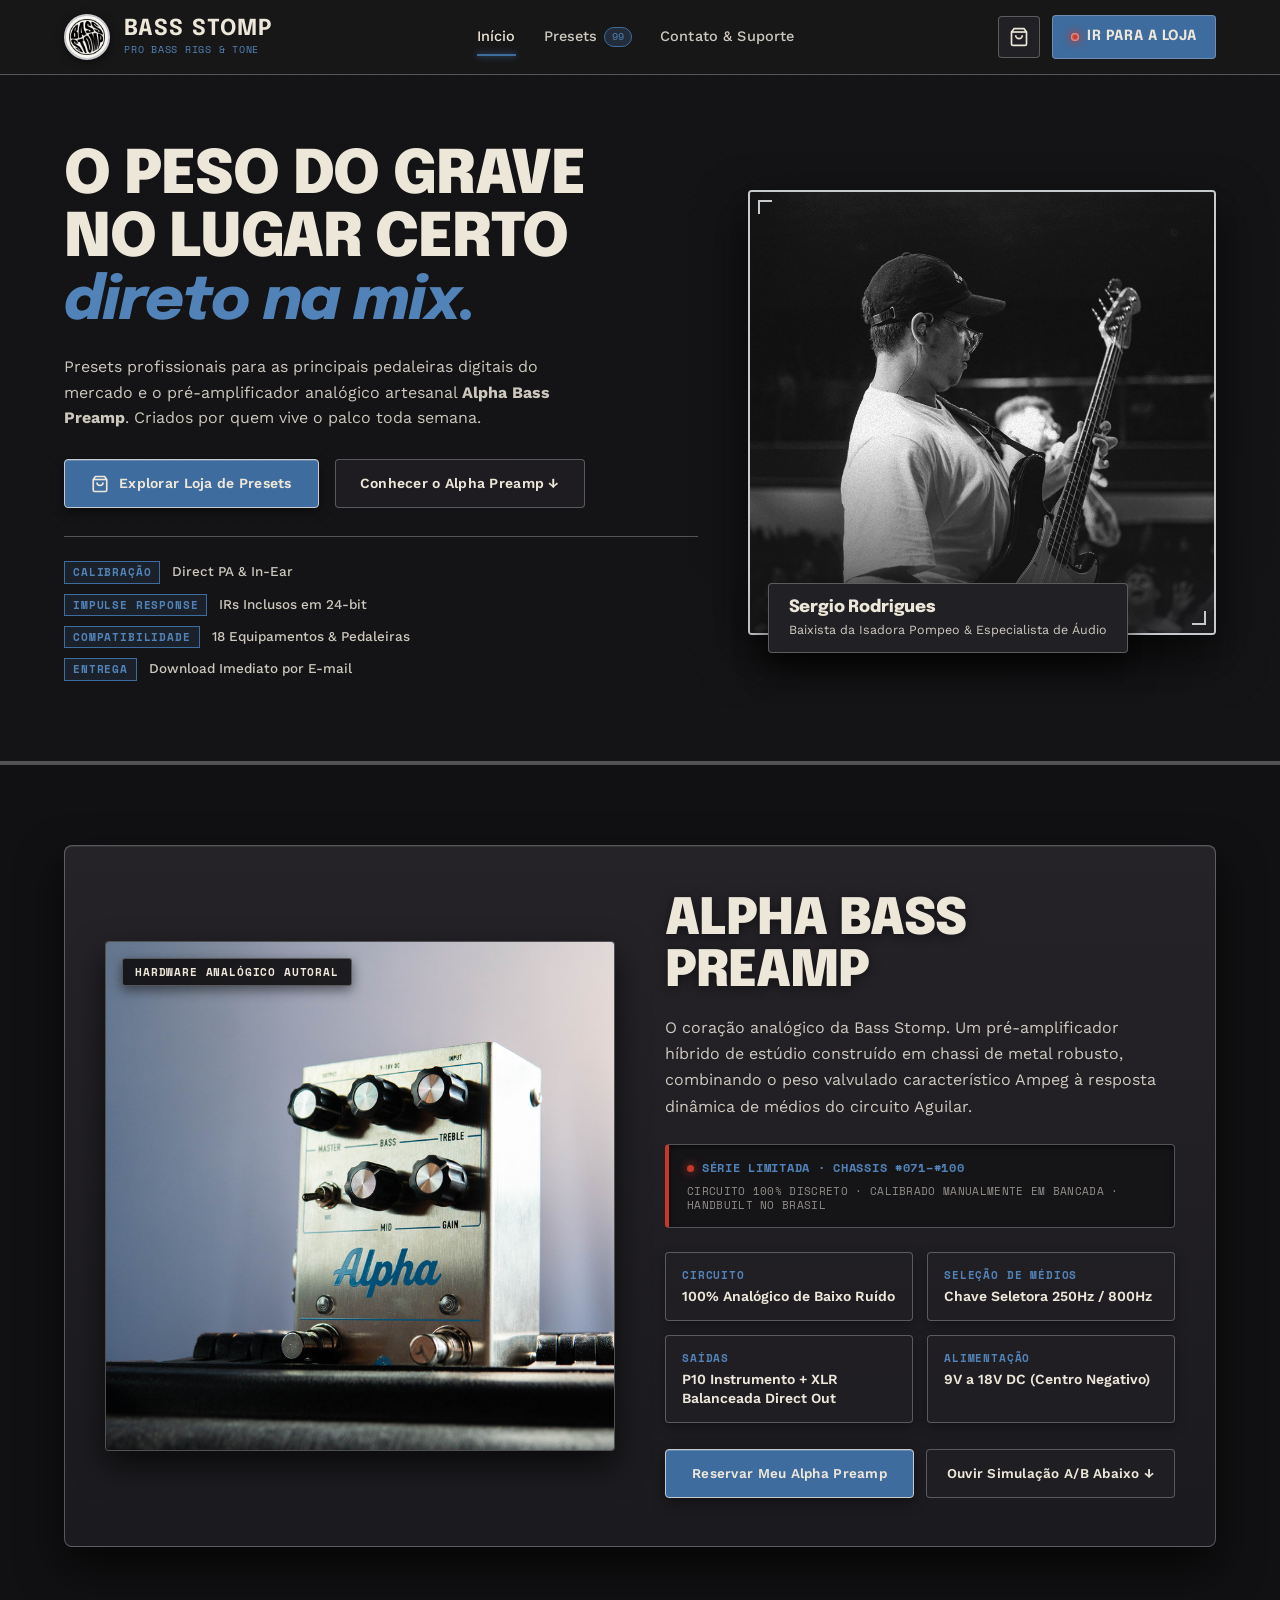
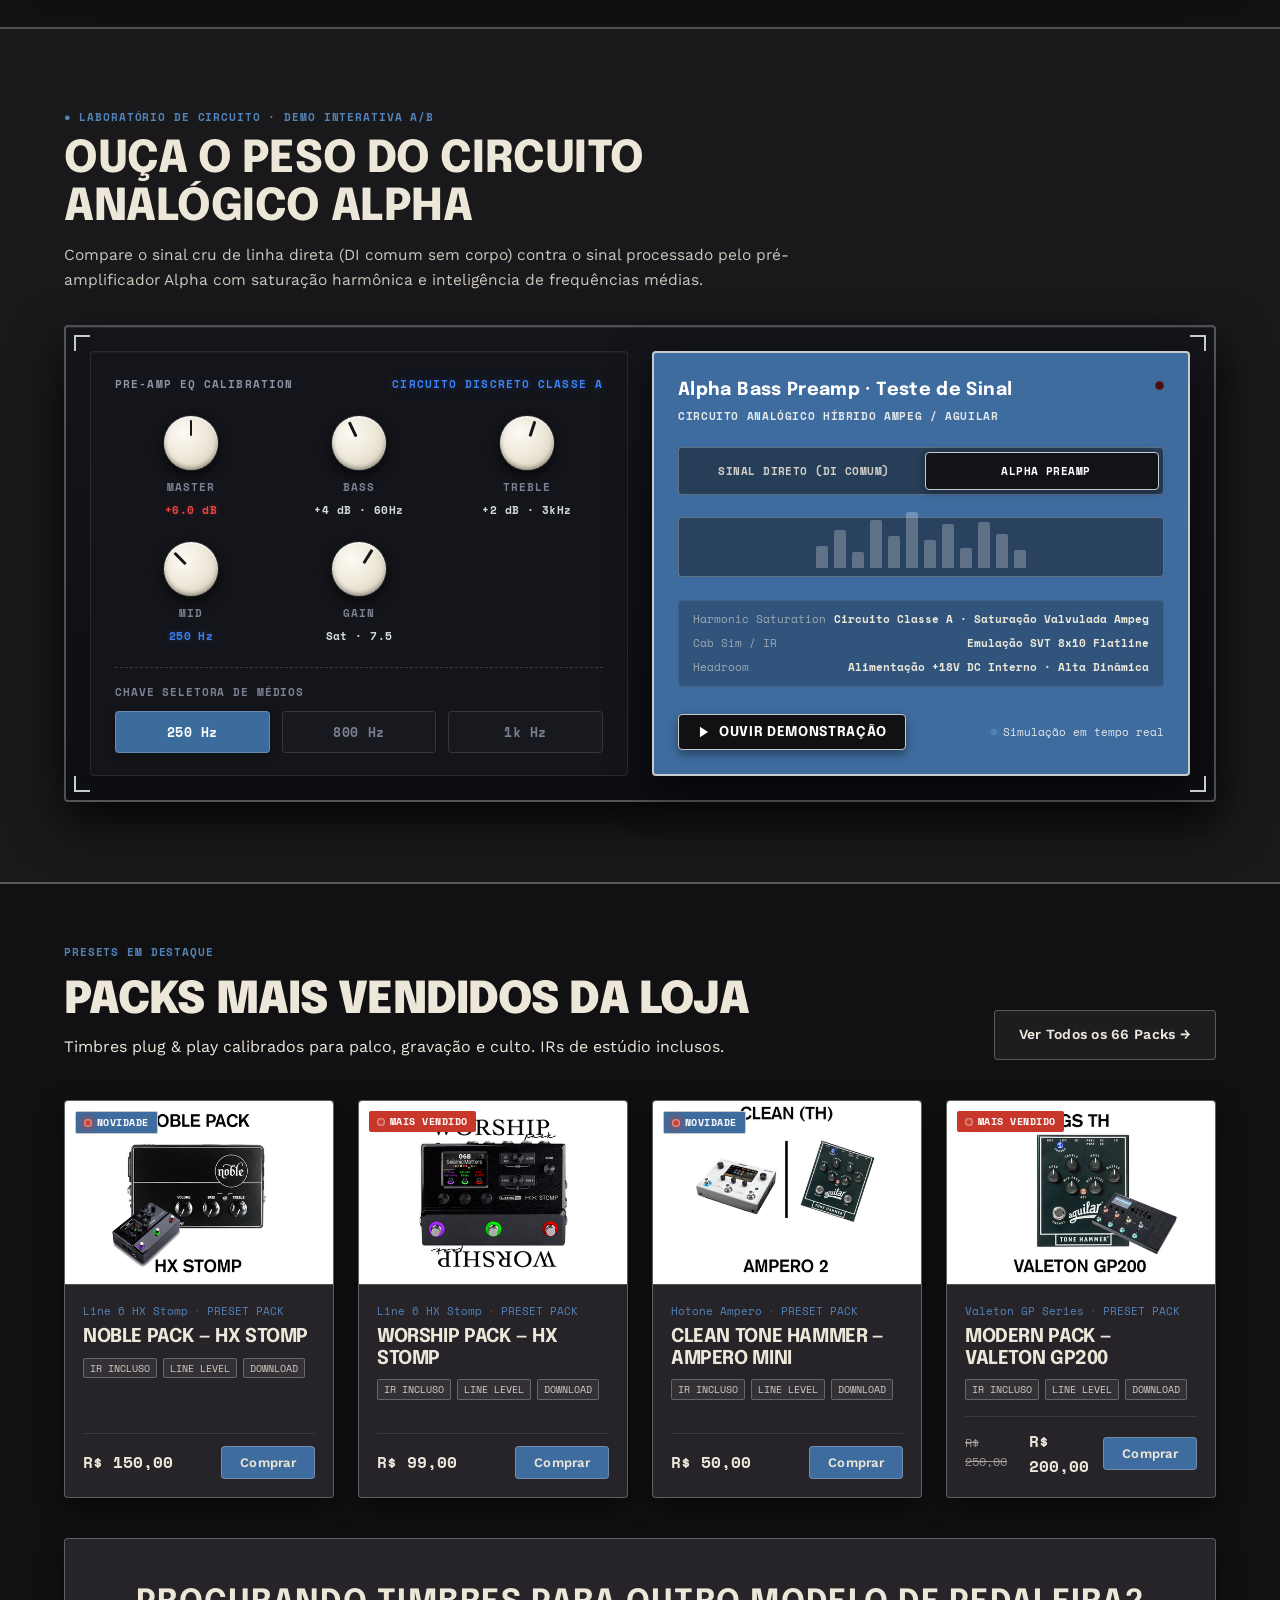
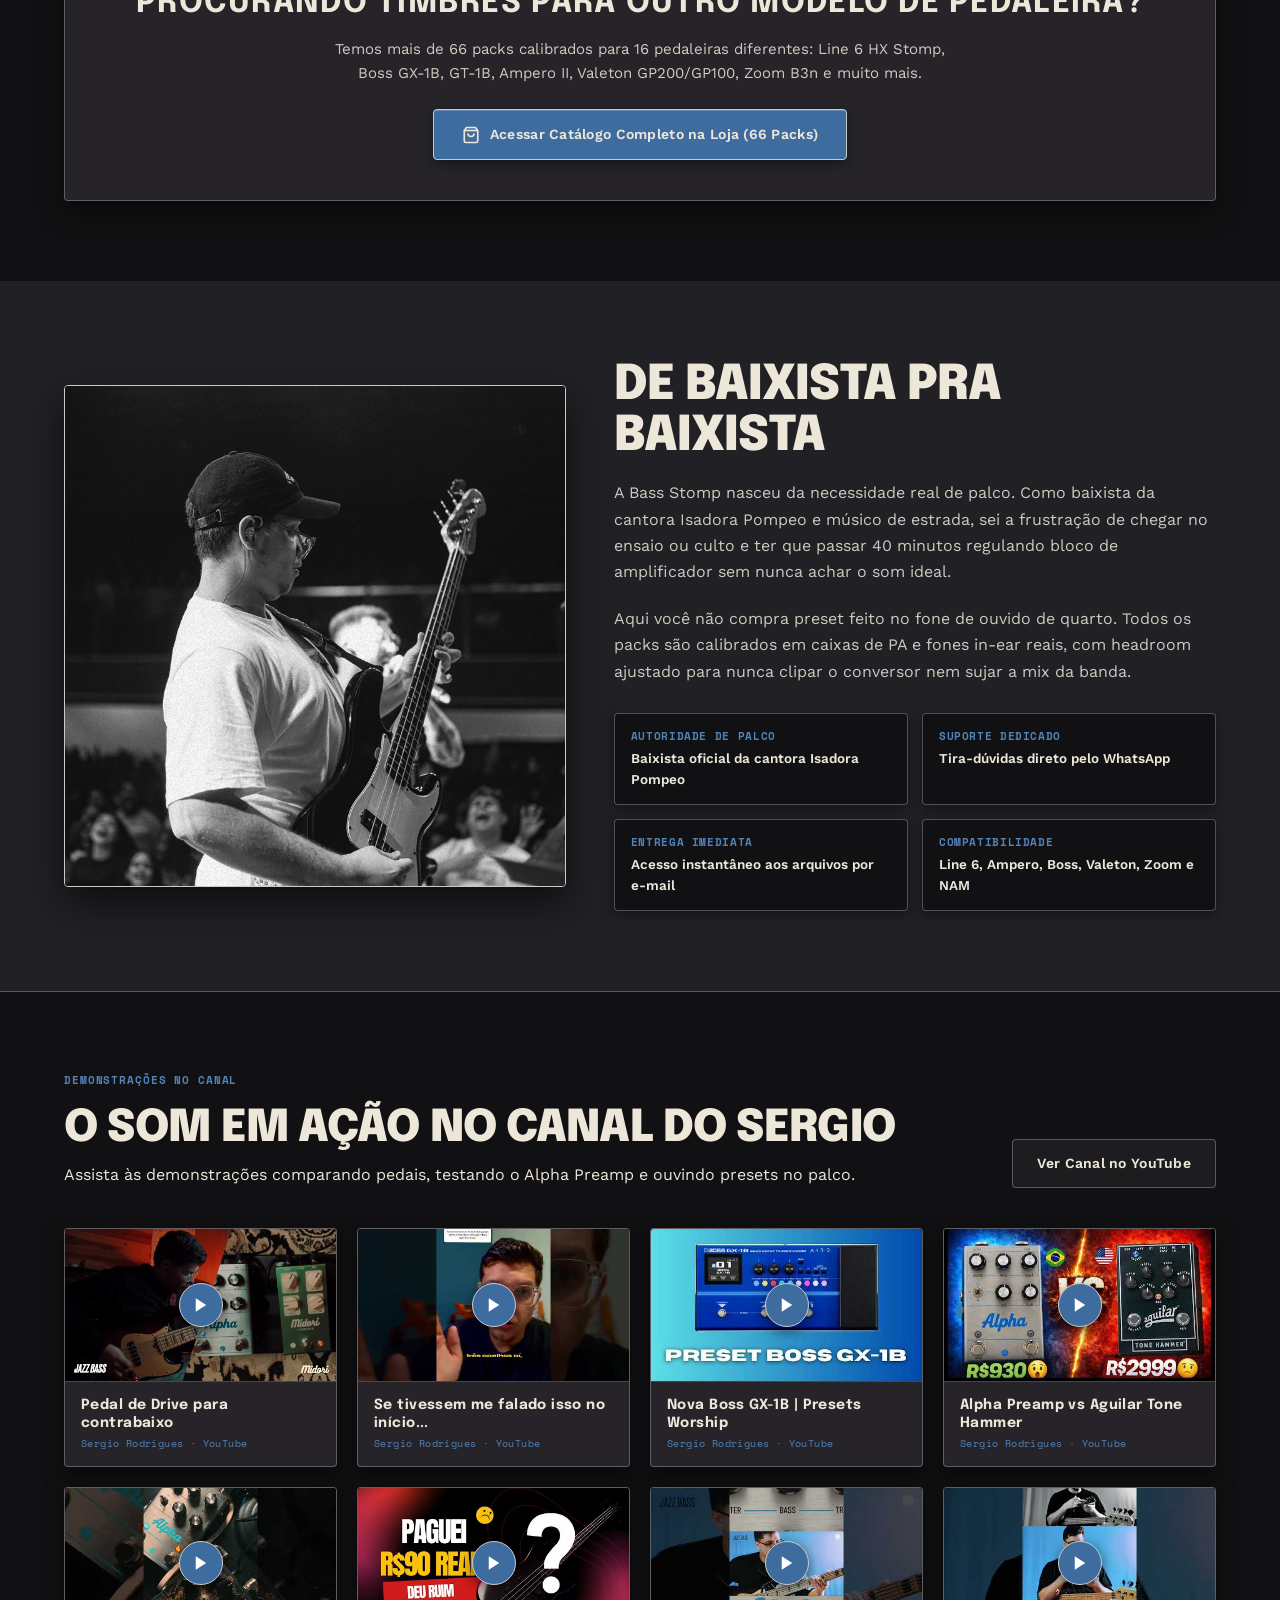
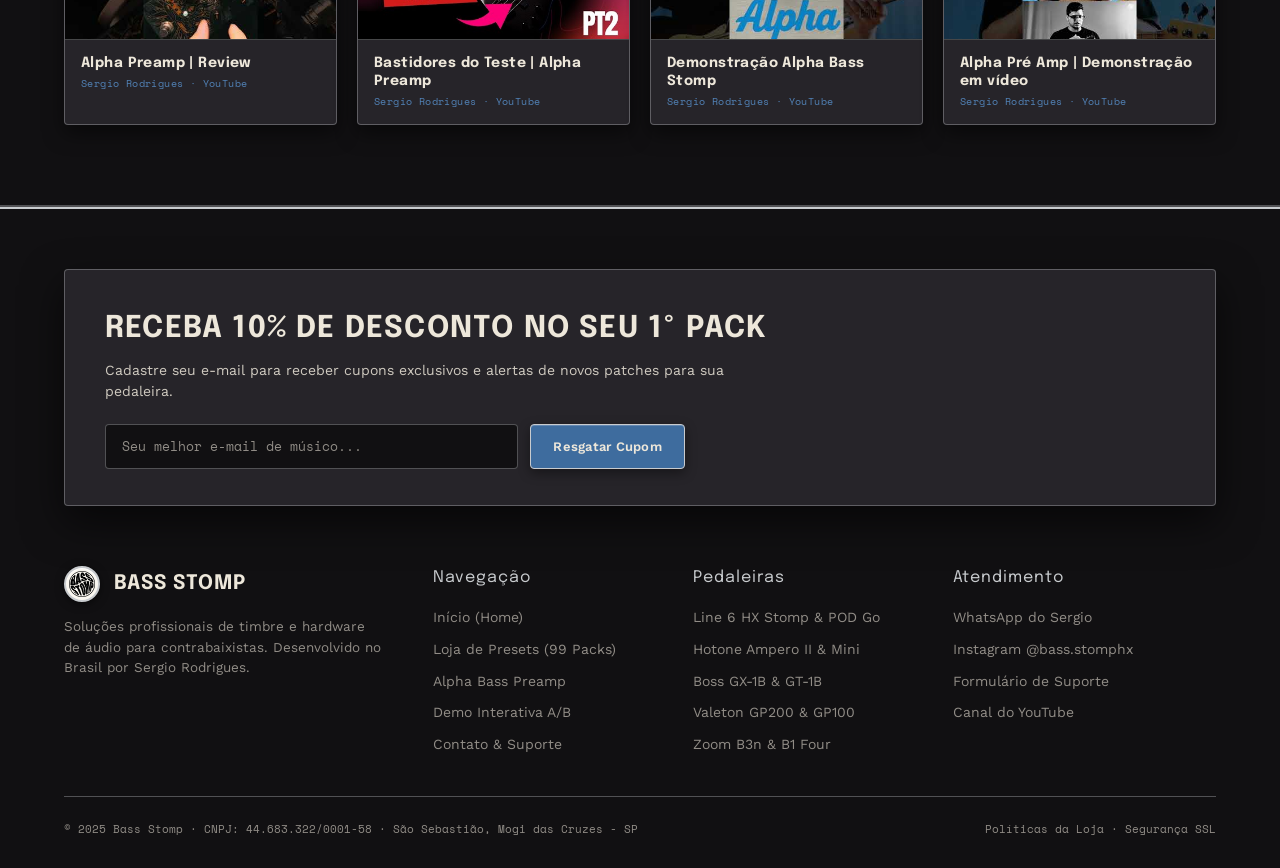
==== commit 6fc3051e: "feat: adota identidade visual Herança SVT definitiva, catálogo completo com 99 presets e refinamento" ====
--- a/index.html
+++ b/index.html
@@ -12,451 +12,13 @@
   <link href="https://fonts.googleapis.com/css2?family=Epilogue:ital,wght@0,400;0,500;0,600;0,700;0,800;0,900;1,400;1,700;1,900&family=Space+Mono:ital,wght@0,400;0,700;1,400&family=Work+Sans:ital,wght@0,300;0,400;0,500;0,600;0,700;1,400&display=swap" rel="stylesheet">
   
   <!-- Styles -->
-  <link rel="stylesheet" href="assets/css/style.css?v=2.3">
-
-  <style>
-    /* Critical Tone Lab & Design System 2.0 styles */
-    .section-tone-lab {
-      padding: 80px 0 !important;
-      background: #141210 !important;
-      color: #FAF8F5 !important;
-      position: relative !important;
-      border-top: 1px solid rgba(255, 255, 255, 0.08) !important;
-      border-bottom: 1px solid rgba(255, 255, 255, 0.08) !important;
-      overflow: hidden !important;
-    }
-    .section-tone-lab::before {
-      content: "" !important;
-      position: absolute !important;
-      inset: 0 !important;
-      background-image: radial-gradient(rgba(255, 255, 255, 0.04) 1px, transparent 1px) !important;
-      background-size: 20px 20px !important;
-      pointer-events: none !important;
-    }
-    .tone-lab-wrapper {
-      position: relative !important;
-      display: grid !important;
-      grid-template-columns: 1.15fr 1fr !important;
-      gap: 48px !important;
-      align-items: center !important;
-    }
-    .tone-lab-badge {
-      display: inline-flex !important;
-      align-items: center !important;
-      gap: 8px !important;
-      font-family: 'Space Mono', monospace !important;
-      font-size: 11px !important;
-      font-weight: 700 !important;
-      letter-spacing: 0.08em !important;
-      color: #E25822 !important;
-      background: rgba(226, 88, 34, 0.12) !important;
-      border: 1px solid rgba(226, 88, 34, 0.35) !important;
-      padding: 6px 14px !important;
-      border-radius: 999px !important;
-      margin-bottom: 16px !important;
-    }
-    .tone-lab-title {
-      font-family: 'Epilogue', sans-serif !important;
-      font-size: clamp(26px, 3.2vw, 40px) !important;
-      font-weight: 900 !important;
-      line-height: 1.12 !important;
-      color: #FAF8F5 !important;
-      margin-bottom: 14px !important;
-      letter-spacing: -0.02em !important;
-    }
-    .tone-lab-desc {
-      font-family: 'Work Sans', sans-serif !important;
-      font-size: 15px !important;
-      color: rgba(250, 248, 245, 0.78) !important;
-      line-height: 1.6 !important;
-      margin-bottom: 28px !important;
-      max-width: 520px !important;
-    }
-    .tone-knobs-deck {
-      display: flex !important;
-      align-items: center !important;
-      gap: 16px !important;
-      background: rgba(255, 255, 255, 0.03) !important;
-      border: 1px solid rgba(255, 255, 255, 0.1) !important;
-      border-radius: 16px !important;
-      padding: 20px 22px !important;
-      flex-wrap: wrap !important;
-    }
-    .tone-knob-unit {
-      display: flex !important;
-      flex-direction: column !important;
-      align-items: center !important;
-      gap: 6px !important;
-      min-width: 50px !important;
-    }
-    .knob-rotary {
-      width: 46px !important;
-      height: 46px !important;
-      border-radius: 50% !important;
-      background: radial-gradient(circle at 35% 35%, #383430, #171513 75%) !important;
-      border: 2px solid rgba(255, 255, 255, 0.2) !important;
-      box-shadow: 0 4px 10px rgba(0, 0, 0, 0.5), inset 0 1px 2px rgba(255, 255, 255, 0.25) !important;
-      display: flex !important;
-      align-items: center !important;
-      justify-content: center !important;
-      position: relative !important;
-    }
-    .knob-indicator {
-      width: 3px !important;
-      height: 14px !important;
-      background: #E25822 !important;
-      border-radius: 2px !important;
-      box-shadow: 0 0 6px #E25822 !important;
-      position: absolute !important;
-      top: 4px !important;
-      transform-origin: bottom center !important;
-    }
-    .knob-gain .knob-indicator { transform: rotate(35deg) !important; }
-    .knob-bass .knob-indicator { transform: rotate(15deg) !important; }
-    .knob-mids .knob-indicator { transform: rotate(-10deg) !important; }
-    .knob-treble .knob-indicator { transform: rotate(0deg) !important; }
-    .knob-title {
-      font-family: 'Space Mono', monospace !important;
-      font-size: 11px !important;
-      font-weight: 700 !important;
-      color: #E25822 !important;
-      letter-spacing: 0.06em !important;
-    }
-    .knob-val {
-      font-family: 'Space Mono', monospace !important;
-      font-size: 10px !important;
-      color: rgba(250, 248, 245, 0.45) !important;
-    }
-    .tone-switch-unit {
-      display: flex !important;
-      flex-direction: column !important;
-      align-items: center !important;
-      gap: 6px !important;
-      padding-left: 14px !important;
-      border-left: 1px solid rgba(255, 255, 255, 0.12) !important;
-      margin-left: auto !important;
-    }
-    .mid-toggle-btn {
-      background: rgba(255, 255, 255, 0.08) !important;
-      color: rgba(250, 248, 245, 0.85) !important;
-      border: 1px solid rgba(255, 255, 255, 0.16) !important;
-      font-family: 'Space Mono', monospace !important;
-      font-size: 11px !important;
-      font-weight: 700 !important;
-      padding: 7px 13px !important;
-      border-radius: 6px !important;
-      cursor: pointer !important;
-      transition: all 0.2s ease !important;
-    }
-    .mid-toggle-btn.active {
-      background: #E25822 !important;
-      border-color: #E25822 !important;
-      color: #FAF8F5 !important;
-      box-shadow: 0 2px 10px rgba(226, 88, 34, 0.4) !important;
-    }
-    .switch-title {
-      font-family: 'Space Mono', monospace !important;
-      font-size: 9.5px !important;
-      color: rgba(250, 248, 245, 0.5) !important;
-      letter-spacing: 0.04em !important;
-    }
-    .tone-player-box {
-      background: #11100e !important;
-      border: 1px solid rgba(255, 255, 255, 0.12) !important;
-      border-radius: 18px !important;
-      padding: 28px !important;
-      display: flex !important;
-      flex-direction: column !important;
-      gap: 20px !important;
-      box-shadow: 0 16px 36px rgba(0, 0, 0, 0.45) !important;
-    }
-    .player-head {
-      display: flex !important;
-      align-items: center !important;
-      justify-content: space-between !important;
-      gap: 12px !important;
-    }
-    .player-track-info {
-      display: flex !important;
-      flex-direction: column !important;
-      gap: 3px !important;
-    }
-    .track-title {
-      font-family: 'Work Sans', sans-serif !important;
-      font-weight: 700 !important;
-      font-size: 15px !important;
-      color: #FAF8F5 !important;
-    }
-    .track-spec {
-      font-family: 'Space Mono', monospace !important;
-      font-size: 10.5px !important;
-      color: rgba(250, 248, 245, 0.5) !important;
-      letter-spacing: 0.04em !important;
-    }
-    .ab-switcher {
-      display: flex !important;
-      background: #1a1816 !important;
-      border-radius: 999px !important;
-      padding: 5px !important;
-      border: 1px solid rgba(255, 255, 255, 0.1) !important;
-      gap: 6px !important;
-    }
-    .ab-btn {
-      flex: 1 !important;
-      font-family: 'Space Mono', monospace !important;
-      font-size: 11.5px !important;
-      font-weight: 700 !important;
-      letter-spacing: 0.04em !important;
-      padding: 11px 16px !important;
-      border-radius: 999px !important;
-      color: rgba(250, 248, 245, 0.65) !important;
-      display: flex !important;
-      align-items: center !important;
-      justify-content: center !important;
-      gap: 8px !important;
-      border: none !important;
-      background: transparent !important;
-      cursor: pointer !important;
-      white-space: nowrap !important;
-      transition: all 0.2s ease !important;
-    }
-    .ab-btn.active {
-      background: #E25822 !important;
-      color: #FAF8F5 !important;
-      box-shadow: 0 2px 10px rgba(226, 88, 34, 0.4) !important;
-    }
-    .ab-btn.bypass.active {
-      background: #2a2724 !important;
-      color: #FAF8F5 !important;
-      box-shadow: none !important;
-    }
-    .waveform-container {
-      height: 64px !important;
-      display: flex !important;
-      align-items: center !important;
-      justify-content: center !important;
-      gap: 5px !important;
-      background: rgba(0, 0, 0, 0.35) !important;
-      border: 1px solid rgba(255, 255, 255, 0.06) !important;
-      border-radius: 8px !important;
-      padding: 0 20px !important;
-    }
-    .wave-bar {
-      width: 4px !important;
-      background: rgba(250, 248, 245, 0.22) !important;
-      border-radius: 2px !important;
-      transition: height 0.15s ease, background-color 0.2s ease !important;
-    }
-    .playing .wave-bar {
-      background: #E25822 !important;
-      animation: wavePulse 1.2s infinite ease-in-out !important;
-    }
-    .bypass-mode.playing .wave-bar {
-      background: rgba(250, 248, 245, 0.55) !important;
-      animation: wavePulseQuiet 1.2s infinite ease-in-out !important;
-    }
-    .player-controls {
-      display: flex !important;
-      align-items: center !important;
-      justify-content: space-between !important;
-      gap: 16px !important;
-      flex-wrap: wrap !important;
-      padding-top: 4px !important;
-    }
-    .btn-play-trigger {
-      display: inline-flex !important;
-      align-items: center !important;
-      gap: 9px !important;
-      background: #E25822 !important;
-      color: #FAF8F5 !important;
-      border: none !important;
-      font-family: 'Space Mono', monospace !important;
-      font-size: 13px !important;
-      font-weight: 700 !important;
-      letter-spacing: 0.02em !important;
-      padding: 12px 22px !important;
-      border-radius: 999px !important;
-      cursor: pointer !important;
-      transition: all 0.2s ease !important;
-      box-shadow: 0 4px 14px rgba(226, 88, 34, 0.35) !important;
-      white-space: nowrap !important;
-      flex-shrink: 0 !important;
-    }
-    .btn-play-trigger:hover {
-      background: #C83827 !important;
-      transform: translateY(-1px) !important;
-    }
-    .player-meta-note {
-      font-family: 'Space Mono', monospace !important;
-      font-size: 11px !important;
-      color: rgba(250, 248, 245, 0.6) !important;
-      display: flex !important;
-      align-items: center !important;
-      gap: 7px !important;
-      white-space: nowrap !important;
-    }
-    .pulse-dot {
-      width: 7px !important;
-      height: 7px !important;
-      border-radius: 50% !important;
-      background: #2bba6a !important;
-      box-shadow: 0 0 6px #2bba6a !important;
-      display: inline-block !important;
-    }
-    @media (max-width: 900px) {
-      .tone-lab-wrapper {
-        grid-template-columns: 1fr !important;
-        gap: 36px !important;
-      }
-    }
-
-    /* Hero Media Frame, Seal & Rig Tag Critical Styles */
-    .hero-media-wrap {
-      position: relative !important;
-      max-width: 520px !important;
-      margin: 0 auto !important;
-    }
-    .hero-photo-frame {
-      position: relative !important;
-      background: #FAF8F5 !important;
-      border: 1px solid #E6E0D8 !important;
-      border-radius: 20px !important;
-      overflow: hidden !important;
-      box-shadow: 0 20px 45px rgba(28, 26, 24, 0.14) !important;
-      aspect-ratio: 4 / 3.8 !important;
-    }
-    .hero-photo-frame img {
-      width: 100% !important;
-      height: 100% !important;
-      object-fit: cover !important;
-      object-position: center top !important;
-      display: block !important;
-    }
-    .hero-photo-overlay {
-      position: absolute !important;
-      inset: 0 !important;
-      background: linear-gradient(to top, rgba(28, 26, 24, 0.45) 0%, transparent 40%) !important;
-      pointer-events: none !important;
-    }
-    .hero-watermark {
-      display: none !important;
-    }
-    .guarantee-seal {
-      position: absolute !important;
-      top: -16px !important;
-      right: -16px !important;
-      width: 92px !important;
-      height: 92px !important;
-      border-radius: 50% !important;
-      background: #FFFFFF !important;
-      color: #1C1A18 !important;
-      border: 2.5px solid #E25822 !important;
-      display: flex !important;
-      flex-direction: column !important;
-      align-items: center !important;
-      justify-content: center !important;
-      text-align: center !important;
-      padding: 8px !important;
-      box-shadow: 0 10px 25px rgba(0, 0, 0, 0.16) !important;
-      transform: rotate(6deg) !important;
-      z-index: 10 !important;
-      transition: transform 0.3s ease !important;
-    }
-    .guarantee-seal:hover {
-      transform: rotate(0deg) scale(1.06) !important;
-    }
-    .seal-pct {
-      font-family: 'Epilogue', sans-serif !important;
-      font-size: 20px !important;
-      font-weight: 900 !important;
-      color: #E25822 !important;
-      line-height: 1 !important;
-    }
-    .seal-txt {
-      font-family: 'Space Mono', monospace !important;
-      font-size: 8px !important;
-      font-weight: 700 !important;
-      text-transform: uppercase !important;
-      letter-spacing: 0.04em !important;
-      line-height: 1.15 !important;
-      margin-top: 3px !important;
-      color: #1C1A18 !important;
-    }
-    .floating-rig-tag {
-      position: absolute !important;
-      bottom: -22px !important;
-      left: 20px !important;
-      background: #FFFFFF !important;
-      color: #1C1A18 !important;
-      border-radius: 12px !important;
-      padding: 14px 18px !important;
-      box-shadow: 0 12px 30px rgba(28, 26, 24, 0.16) !important;
-      border: 1px solid #E6E0D8 !important;
-      display: flex !important;
-      flex-direction: column !important;
-      gap: 3px !important;
-      z-index: 10 !important;
-      min-width: 260px !important;
-    }
-    .rig-tag-indicator {
-      display: flex !important;
-      align-items: center !important;
-      gap: 6px !important;
-      margin-bottom: 2px !important;
-    }
-    .rig-tag-indicator .led {
-      width: 7px !important;
-      height: 7px !important;
-      border-radius: 50% !important;
-      background: #E25822 !important;
-      box-shadow: 0 0 6px #E25822 !important;
-    }
-    .rig-tag-label {
-      font-family: 'Space Mono', monospace !important;
-      font-size: 10px !important;
-      font-weight: 700 !important;
-      letter-spacing: 0.08em !important;
-      color: #E25822 !important;
-      text-transform: uppercase !important;
-    }
-    .rig-tag-title {
-      font-family: 'Epilogue', sans-serif !important;
-      font-size: 15px !important;
-      font-weight: 800 !important;
-      color: #1C1A18 !important;
-      line-height: 1.2 !important;
-    }
-    .rig-tag-subtitle {
-      font-family: 'Work Sans', sans-serif !important;
-      font-size: 12px !important;
-      color: #726C60 !important;
-      line-height: 1.3 !important;
-    }
-  </style>
+  <link rel="stylesheet" href="assets/css/style.css?v=14.0">
+
 
   <!-- Favicon -->
   <link rel="icon" type="image/png" href="assets/images/logo.png">
 </head>
 <body>
-
-  <!-- Top Utility Bar -->
-  <div class="top-bar">
-    <div class="container top-bar-inner">
-      <div class="top-bar-item">
-        <span class="led"></span>
-        <span>ENVIO DIGITAL IMEDIATO DOS PACKS NO SEU E-MAIL</span>
-      </div>
-      <div class="top-bar-item hide-mobile">
-        <span>TIMBRES E HARDWARE CRIADOS POR BAIXISTA DE PALCO (SERGIO RODRIGUES)</span>
-      </div>
-      <div class="top-bar-item">
-        <a href="https://wa.me/5511999999999" target="_blank" class="top-bar-link">
-          <svg width="13" height="13" viewBox="0 0 24 24" fill="currentColor"><path d="M12.031 6.172c-3.181 0-5.767 2.586-5.768 5.766-.001 1.298.38 2.27 1.019 3.287l-.711 2.598 2.669-.699c.969.54 1.771.821 2.79.822h.001c3.182 0 5.768-2.587 5.768-5.768 0-3.18-2.586-5.766-5.769-5.766zm6.91 5.766c-.001 3.816-3.102 6.918-6.909 6.918-1.22 0-2.378-.32-3.411-.93l-3.801.996 1.017-3.714c-.694-1.077-1.066-2.316-1.066-3.61 0-3.816 3.102-6.918 6.909-6.918 3.808.001 6.909 3.103 6.909 6.918z"/></svg>
-          Suporte Técnico WhatsApp
-        </a>
-      </div>
-    </div>
-  </div>
 
   <!-- Header -->
   <header class="site-header">
@@ -473,12 +35,12 @@
         </div>
       </a>
 
-      <!-- Navigation Links -->
+      <!-- Navigation Links (Exact Same Tabs as localhost:8000) -->
       <nav class="main-nav">
         <a href="index.html" class="nav-link active">Início</a>
         <a href="loja.html" class="nav-link">
           Presets
-          <span class="nav-badge-count">66</span>
+          <span class="nav-badge-count">99</span>
         </a>
         <a href="contato.html" class="nav-link">Contato & Suporte</a>
       </nav>
@@ -491,7 +53,7 @@
         </button>
 
         <a href="loja.html" class="btn-whatsapp-header hide-mobile">
-          <span class="led orange"></span>
+          <span class="led"></span>
           Ir para a Loja
         </a>
 
@@ -503,15 +65,15 @@
     </div>
   </header>
 
-  <!-- Mobile Drawer Menu -->
+  <!-- Mobile Drawer Menu (Exact Same Tabs as localhost:8000) -->
   <div id="mobile-drawer-nav" class="mobile-nav-drawer">
     <a href="index.html" class="mobile-nav-link" onclick="document.getElementById('mobile-drawer-nav').classList.remove('active')">
       <span>Início</span>
-      <span class="led orange"></span>
+      <span class="led"></span>
     </a>
     <a href="loja.html" class="mobile-nav-link" onclick="document.getElementById('mobile-drawer-nav').classList.remove('active')">
       <span>Presets</span>
-      <span class="nav-badge-count">66 packs</span>
+      <span class="nav-badge-count">99 packs</span>
     </a>
     <a href="contato.html" class="mobile-nav-link" onclick="document.getElementById('mobile-drawer-nav').classList.remove('active')">
       <span>Contato & Suporte</span>
@@ -527,13 +89,8 @@
       <div class="container hero-grid">
         
         <div class="hero-content">
-          <div class="badge-eyebrow">
-            <span class="led"></span>
-            Timbres de Palco & Hardware Analógico
-          </div>
-          
           <h1 class="hero-title">
-            O PESO DO GRAVE<br>NO LUGAR CERTO<br><span class="highlight-orange">direto na mix.</span>
+            O PESO DO GRAVE<br>NO LUGAR CERTO<br><span class="highlight-blue">direto na mix.</span>
           </h1>
           
           <p class="hero-desc">
@@ -562,36 +119,26 @@
             </div>
             <div class="spec-chassis-item">
               <span class="spec-chassis-label">COMPATIBILIDADE</span>
-              <span class="spec-chassis-val">16 Modelos de Pedaleiras</span>
+              <span class="spec-chassis-val">18 Equipamentos & Pedaleiras</span>
             </div>
             <div class="spec-chassis-item">
-              <span class="spec-chassis-label">GARANTIA</span>
-              <span class="spec-chassis-val">7 Dias Incondicional</span>
+              <span class="spec-chassis-label">ENTREGA</span>
+              <span class="spec-chassis-val">Download Imediato por E-mail</span>
             </div>
           </div>
         </div>
 
         <!-- Hero Stage Photo Frame -->
         <div class="hero-media-wrap">
-          <div class="hero-photo-frame">
+          <div class="hero-photo-frame bracket-corners">
             <img src="assets/images/sergio-rodrigues.jpg" alt="Sergio Rodrigues com contrabaixo no palco" />
             <div class="hero-photo-overlay"></div>
-          </div>
-
-          <!-- Floating Guarantee Seal -->
-          <div class="guarantee-seal">
-            <span class="seal-pct">100%</span>
-            <span class="seal-txt">Garantia ou Dinheiro de Volta</span>
           </div>
           
           <!-- Floating Rig Tag -->
           <div class="floating-rig-tag">
-            <div class="rig-tag-indicator">
-              <span class="led orange"></span>
-              <span class="rig-tag-label">RIG OFICIAL DE PALCO</span>
-            </div>
             <div class="rig-tag-title">Sergio Rodrigues</div>
-            <div class="rig-tag-subtitle">Baixista de Palco & Especialista de Áudio</div>
+            <div class="rig-tag-subtitle">Baixista da Isadora Pompeo & Especialista de Áudio</div>
           </div>
         </div>
 
@@ -602,7 +149,6 @@
     <section id="alpha-preamp" class="section-alpha">
       <div class="container">
         <div class="plate hardware-plate">
-
           <div class="alpha-grid">
             <!-- Hardware Photo -->
             <div class="alpha-image-wrap">
@@ -612,10 +158,6 @@
 
             <!-- Info & Specs -->
             <div class="alpha-content">
-              <div class="badge-eyebrow">
-                <span class="led orange"></span>
-                Engenharia de Áudio Discreta
-              </div>
               <h2>ALPHA BASS PREAMP</h2>
               <p class="alpha-desc">
                 O coração analógico da Bass Stomp. Um pré-amplificador híbrido de estúdio construído em chassi de metal robusto, combinando o peso valvulado característico Ampeg à resposta dinâmica de médios do circuito Aguilar.
@@ -624,7 +166,7 @@
               <!-- Boutique Handbuilt Serial Plate -->
               <div class="alpha-serial-plate">
                 <div class="serial-badge">
-                  <span class="led orange"></span>
+                  <span class="led"></span>
                   <span class="serial-number">SÉRIE LIMITADA · CHASSIS #071–#100</span>
                 </div>
                 <div class="serial-specs">
@@ -671,116 +213,185 @@
     <!-- SECTION: LABORATÓRIO SONORO A/B DO ALPHA PREAMP -->
     <section id="demo-alpha" class="section-tone-lab">
       <div class="container">
-        <div class="tone-lab-wrapper">
-          
-          <!-- Coluna Esquerda: Texto e Knobs de Controle -->
-          <div class="tone-lab-left">
-            <div class="tone-lab-badge">
-              <span class="led orange"></span>
-              LABORATÓRIO DE CIRCUITO · DEMO INTERATIVA A/B
-            </div>
-            
-            <h2 class="tone-lab-title">
-              OUÇA O PESO DO CIRCUITO ANALÓGICO ALPHA
-            </h2>
-            
-            <p class="tone-lab-desc">
-              Compare o sinal cru de linha direta (DI comum sem corpo) contra o sinal processado pelo pré-amplificador Alpha com saturação harmônica e inteligência de frequências médias.
-            </p>
-
-            <!-- Knobs Panel with Mid Switch -->
-            <div class="tone-knobs-deck">
-              <div class="tone-knob-unit">
-                <div class="knob-rotary knob-gain">
-                  <div class="knob-indicator"></div>
-                </div>
-                <span class="knob-title">GAIN</span>
-                <span class="knob-val">7.5</span>
-              </div>
-              <div class="tone-knob-unit">
-                <div class="knob-rotary knob-bass">
-                  <div class="knob-indicator"></div>
-                </div>
-                <span class="knob-title">BASS</span>
-                <span class="knob-val">+4dB</span>
-              </div>
-              <div class="tone-knob-unit">
-                <div class="knob-rotary knob-mids">
-                  <div class="knob-indicator"></div>
-                </div>
-                <span class="knob-title">MIDS</span>
-                <span class="knob-val">+2dB</span>
-              </div>
-              <div class="tone-knob-unit">
-                <div class="knob-rotary knob-treble">
-                  <div class="knob-indicator"></div>
-                </div>
-                <span class="knob-title">TREBLE</span>
-                <span class="knob-val">Flat</span>
-              </div>
-              
-              <!-- Mid Freq Toggle Switch -->
-              <div class="tone-switch-unit">
-                <button id="btn-mid-switch" class="mid-toggle-btn active" title="Alternar frequência de corte de médios">
-                  800Hz
+        
+        <!-- Título e Texto alinhados à esquerda -->
+        <div class="tone-lab-header">
+          <div class="section-kicker">● LABORATÓRIO DE CIRCUITO · DEMO INTERATIVA A/B</div>
+          <h2 class="tone-lab-title">OUÇA O PESO DO CIRCUITO ANALÓGICO ALPHA</h2>
+          <p class="tone-lab-desc">
+            Compare o sinal cru de linha direta (DI comum sem corpo) contra o sinal processado pelo pré-amplificador Alpha com saturação harmônica e inteligência de frequências médias.
+          </p>
+        </div>
+
+        <!-- Rack Único (Painel com cantos em bracket cromado estilo em L — padrão do site) -->
+        <div class="tone-lab-rack bracket-corners">
+          <span class="corner-bracket-tl"></span>
+          <span class="corner-bracket-tr"></span>
+          <span class="corner-bracket-bl"></span>
+          <span class="corner-bracket-br"></span>
+
+          <div class="tone-lab-rack-grid">
+
+            <!-- Painel Esquerdo: EQ Ilustrativo 100% Congelado (Configuração Usada na Gravação) -->
+            <div class="alpha-eq-panel">
+              <div class="eq-panel-head">
+                <span class="eq-panel-title">PRE-AMP EQ CALIBRATION</span>
+                <span class="eq-panel-badge">CIRCUITO DISCRETO CLASSE A</span>
+              </div>
+
+              <!-- Grade de Knobs: 3 no topo (Master, Bass, Treble), 2 embaixo (Mid, Gain) -->
+              <div class="eq-knobs-deck">
+                <!-- Linha Superior: Master, Bass, Treble -->
+                <div class="eq-knobs-row">
+                  <!-- Master -->
+                  <div class="eq-knob-unit">
+                    <div class="cream-dial dial-master">
+                      <div class="dial-slot"></div>
+                    </div>
+                    <span class="knob-name">MASTER</span>
+                    <span class="knob-val val-red">+6.0 dB</span>
+                  </div>
+
+                  <!-- Bass -->
+                  <div class="eq-knob-unit">
+                    <div class="cream-dial dial-bass">
+                      <div class="dial-slot"></div>
+                    </div>
+                    <span class="knob-name">BASS</span>
+                    <span class="knob-val">+4 dB · 60Hz</span>
+                  </div>
+
+                  <!-- Treble -->
+                  <div class="eq-knob-unit">
+                    <div class="cream-dial dial-treble">
+                      <div class="dial-slot"></div>
+                    </div>
+                    <span class="knob-name">TREBLE</span>
+                    <span class="knob-val">+2 dB · 3kHz</span>
+                  </div>
+                </div>
+
+                <!-- Linha Inferior: Mid, Gain, Espaço Vazio -->
+                <div class="eq-knobs-row">
+                  <!-- Mid -->
+                  <div class="eq-knob-unit">
+                    <div class="cream-dial dial-mid">
+                      <div class="dial-slot"></div>
+                    </div>
+                    <span class="knob-name">MID</span>
+                    <span class="knob-val val-blue">250 Hz</span>
+                  </div>
+
+                  <!-- Gain -->
+                  <div class="eq-knob-unit">
+                    <div class="cream-dial dial-gain">
+                      <div class="dial-slot"></div>
+                    </div>
+                    <span class="knob-name">GAIN</span>
+                    <span class="knob-val">Sat · 7.5</span>
+                  </div>
+
+                  <!-- Spacer para manter o grid de 3 colunas simétrico -->
+                  <div class="eq-knob-unit eq-knob-spacer" aria-hidden="true"></div>
+                </div>
+              </div>
+
+              <!-- Linha Divisória Tracejada -->
+              <div class="eq-dashed-divider"></div>
+
+              <!-- Chave Seletora de Médios: 3 Blocos Retangulares em Largura Total -->
+              <div class="eq-mid-selector-section">
+                <span class="mid-selector-title">CHAVE SELETORA DE MÉDIOS</span>
+                <div class="mid-selector-blocks">
+                  <div class="mid-block-btn active">250 Hz</div>
+                  <div class="mid-block-btn">800 Hz</div>
+                  <div class="mid-block-btn">1k Hz</div>
+                </div>
+              </div>
+            </div>
+
+            <!-- Painel Direito: Card A/B Interativo de Comparação (Única parte interativa) -->
+            <div class="tone-player-box">
+              <div class="player-head">
+                <div class="player-track-info">
+                  <h3 class="track-title">Alpha Bass Preamp · Teste de Sinal</h3>
+                  <span class="track-spec">CIRCUITO ANALÓGICO HÍBRIDO AMPEG / AGUILAR</span>
+                </div>
+                <span class="player-status-led" id="player-master-led"></span>
+              </div>
+
+              <!-- Toggle A/B -->
+              <div class="ab-switcher-row">
+                <button type="button" id="btn-ab-di" class="ab-toggle-btn" data-mode="di">
+                  <span class="pilot-dot"></span>
+                  <span>SINAL DIRETO (DI COMUM)</span>
                 </button>
-                <span class="switch-title">CHAVE MÉDIOS</span>
-              </div>
-            </div>
-          </div>
-
-          <!-- Coluna Direita: Player de Simulação A/B -->
-          <div class="tone-player-box">
-            <div class="player-head">
-              <div class="player-track-info">
-                <span class="track-title">Alpha Bass Preamp · Teste de Sinal</span>
-                <span class="track-spec">CIRCUITO ANALÓGICO HÍBRIDO AMPEG / AGUILAR</span>
-              </div>
-              <span class="led orange"></span>
-            </div>
-
-            <!-- A/B Switcher -->
-            <div class="ab-switcher">
-              <button id="btn-bypass" class="ab-btn bypass">
-                <span>SINAL DIRETO (DI COMUM)</span>
-              </button>
-              <button id="btn-preset" class="ab-btn active">
-                <span class="led orange"></span>
-                <span>ALPHA PREAMP (ON)</span>
-              </button>
-            </div>
-
-            <!-- Waveform Visualizer -->
-            <div id="waveform-wrap" class="waveform-container">
-              <div class="wave-bar" style="height: 25px;"></div>
-              <div class="wave-bar" style="height: 40px;"></div>
-              <div class="wave-bar" style="height: 18px;"></div>
-              <div class="wave-bar" style="height: 50px;"></div>
-              <div class="wave-bar" style="height: 35px;"></div>
-              <div class="wave-bar" style="height: 55px;"></div>
-              <div class="wave-bar" style="height: 30px;"></div>
-              <div class="wave-bar" style="height: 45px;"></div>
-              <div class="wave-bar" style="height: 22px;"></div>
-              <div class="wave-bar" style="height: 48px;"></div>
-              <div class="wave-bar" style="height: 38px;"></div>
-              <div class="wave-bar" style="height: 20px;"></div>
-            </div>
-
-            <div class="player-controls">
-              <button id="btn-play-tone" class="btn-play-trigger">
-                <svg width="15" height="15" viewBox="0 0 24 24" fill="currentColor"><polygon points="5 3 19 12 5 21 5 3"></polygon></svg>
-                <span>Ouvir Demonstração</span>
-              </button>
-              <span class="player-meta-note">
-                <span class="pulse-dot"></span>
-                Simulação em tempo real
-              </span>
-            </div>
-          </div>
-
-        </div>
+                <button type="button" id="btn-ab-alpha" class="ab-toggle-btn active" data-mode="alpha">
+                  <span class="pilot-dot active"></span>
+                  <span>ALPHA PREAMP</span>
+                </button>
+              </div>
+
+              <!-- Visualização de Barras VU -->
+              <div id="waveform-wrap" class="vu-bars-container">
+                <div class="vu-bar" style="--bar-h: 22px;"></div>
+                <div class="vu-bar" style="--bar-h: 38px;"></div>
+                <div class="vu-bar" style="--bar-h: 16px;"></div>
+                <div class="vu-bar" style="--bar-h: 48px;"></div>
+                <div class="vu-bar" style="--bar-h: 32px;"></div>
+                <div class="vu-bar" style="--bar-h: 56px;"></div>
+                <div class="vu-bar" style="--bar-h: 28px;"></div>
+                <div class="vu-bar" style="--bar-h: 44px;"></div>
+                <div class="vu-bar" style="--bar-h: 20px;"></div>
+                <div class="vu-bar" style="--bar-h: 46px;"></div>
+                <div class="vu-bar" style="--bar-h: 34px;"></div>
+                <div class="vu-bar" style="--bar-h: 18px;"></div>
+              </div>
+
+              <!-- 3 Linhas de Specs Técnicas -->
+              <div class="ab-specs-table">
+                <div class="ab-spec-row">
+                  <span class="ab-spec-label">Harmonic Saturation</span>
+                  <span class="ab-spec-value" id="spec-val-sat">Circuito Classe A · Saturação Valvulada Ampeg</span>
+                </div>
+                <div class="ab-spec-row">
+                  <span class="ab-spec-label">Cab Sim / IR</span>
+                  <span class="ab-spec-value" id="spec-val-cab">Emulação SVT 8x10 Flatline</span>
+                </div>
+                <div class="ab-spec-row">
+                  <span class="ab-spec-label">Headroom</span>
+                  <span class="ab-spec-value" id="spec-val-head">Alimentação +18V DC Interno · Alta Dinâmica</span>
+                </div>
+              </div>
+
+              <!-- Controles de Player -->
+              <div class="player-footer">
+                <button type="button" id="btn-play-tone" class="btn-play-trigger">
+                  <svg class="play-icon" width="14" height="14" viewBox="0 0 24 24" fill="currentColor"><polygon points="5 3 19 12 5 21 5 3"></polygon></svg>
+                  <span id="play-btn-text">Ouvir Demonstração</span>
+                </button>
+                <div class="player-meta-note">
+                  <span class="pulse-dot"></span>
+                  <span>Simulação em tempo real</span>
+                </div>
+              </div>
+
+              <!-- Elementos de Áudio Reais (sem processamento no browser) -->
+              <audio id="audio-di" preload="auto" loop>
+                <source src="assets/audio/alpha-di-bypass.wav" type="audio/wav">
+              </audio>
+              <audio id="audio-alpha" preload="auto" loop>
+                <source src="assets/audio/alpha-preamp-on.wav" type="audio/wav">
+              </audio>
+
+            </div>
+
+          </div>
+        </div>
+
       </div>
     </section>
+
 
     <!-- SECTION: TEASER DE PACKS DA LOJA -->
     <section class="section-store-teaser">
@@ -801,15 +412,13 @@
         <div class="products-grid">
           
           <!-- Card 1: Noble Pack HX Stomp -->
-          <div class="product-card plate" data-id="4acd99b2-44bd-5f3f-e62a-baa888bb8ccc">
+          <div class="product-card plate" data-id="4acd99b2-44bd-5f3f-e62a-baa888bb8ccc" onclick="if(!event.target.closest('.btn-buy-pill')) window.location.href='produto.html?id=noble-pack-hx-stomp'">
             <div class="screw tl"></div><div class="screw tr"></div>
             <div class="product-media">
-              <div class="product-ribbon new"><span class="led orange"></span>Novidade</div>
-              <img src="assets/images/products/noble-pack-hx-stomp.png" alt="NOBLE PACK - HX STOMP" loading="lazy" />
-              <button class="btn-quick-view" onclick="openQuickView('4acd99b2-44bd-5f3f-e62a-baa888bb8ccc')">
-                <svg width="14" height="14" viewBox="0 0 24 24" fill="none" stroke="currentColor" stroke-width="2"><circle cx="12" cy="12" r="3"></circle><path d="M2 12s3-7 10-7 10 7 10 7-3 7-10 7-10-7-10-7z"></path></svg>
-                Ficha Técnica
-              </button>
+              <div class="product-ribbon new"><span class="led"></span>Novidade</div>
+              <a href="produto.html?id=noble-pack-hx-stomp" class="product-media-link" aria-label="NOBLE PACK — HX STOMP">
+                <img src="assets/images/products/noble-pack-hx-stomp.png" alt="NOBLE PACK - HX STOMP" loading="lazy" />
+              </a>
             </div>
             <div class="product-body">
               <div class="product-pedal-spec"><span>Line 6 HX Stomp</span><span class="dot">·</span><span>PRESET PACK</span></div>
@@ -817,21 +426,19 @@
               <div class="product-tech-params"><span class="tech-tag">IR INCLUSO</span><span class="tech-tag">LINE LEVEL</span><span class="tech-tag">DOWNLOAD</span></div>
               <div class="product-footer">
                 <div class="price-container"><span class="price-current">R$ 150,00</span></div>
-                <button class="btn-buy-pill" onclick="addToCart('4acd99b2-44bd-5f3f-e62a-baa888bb8ccc')">Comprar</button>
+                <button class="btn-buy-pill" onclick="event.stopPropagation(); addToCart('4acd99b2-44bd-5f3f-e62a-baa888bb8ccc')">Comprar</button>
               </div>
             </div>
           </div>
 
           <!-- Card 2: Worship Pack HX Stomp -->
-          <div class="product-card plate" data-id="ebdae350-85bc-0b01-41b6-498b1106c2c1">
+          <div class="product-card plate" data-id="ebdae350-85bc-0b01-41b6-498b1106c2c1" onclick="if(!event.target.closest('.btn-buy-pill')) window.location.href='produto.html?id=worship-pack-hx-stomp'">
             <div class="screw tl"></div><div class="screw tr"></div>
             <div class="product-media">
               <div class="product-ribbon bestseller"><span class="led"></span>Mais Vendido</div>
-              <img src="assets/images/products/worship-pack-hx-stomp.png" alt="WORSHIP PACK - HX STOMP" loading="lazy" />
-              <button class="btn-quick-view" onclick="openQuickView('ebdae350-85bc-0b01-41b6-498b1106c2c1')">
-                <svg width="14" height="14" viewBox="0 0 24 24" fill="none" stroke="currentColor" stroke-width="2"><circle cx="12" cy="12" r="3"></circle><path d="M2 12s3-7 10-7 10 7 10 7-3 7-10 7-10-7-10-7z"></path></svg>
-                Ficha Técnica
-              </button>
+              <a href="produto.html?id=worship-pack-hx-stomp" class="product-media-link" aria-label="WORSHIP PACK — HX STOMP">
+                <img src="assets/images/products/worship-pack-hx-stomp.png" alt="WORSHIP PACK - HX STOMP" loading="lazy" />
+              </a>
             </div>
             <div class="product-body">
               <div class="product-pedal-spec"><span>Line 6 HX Stomp</span><span class="dot">·</span><span>PRESET PACK</span></div>
@@ -839,21 +446,19 @@
               <div class="product-tech-params"><span class="tech-tag">IR INCLUSO</span><span class="tech-tag">LINE LEVEL</span><span class="tech-tag">DOWNLOAD</span></div>
               <div class="product-footer">
                 <div class="price-container"><span class="price-current">R$ 99,00</span></div>
-                <button class="btn-buy-pill" onclick="addToCart('ebdae350-85bc-0b01-41b6-498b1106c2c1')">Comprar</button>
+                <button class="btn-buy-pill" onclick="event.stopPropagation(); addToCart('ebdae350-85bc-0b01-41b6-498b1106c2c1')">Comprar</button>
               </div>
             </div>
           </div>
 
           <!-- Card 3: Clean Tone Hammer Ampero Mini -->
-          <div class="product-card plate" data-id="5000b21b-6945-7f7b-0a47-e25875366b56">
+          <div class="product-card plate" data-id="5000b21b-6945-7f7b-0a47-e25875366b56" onclick="if(!event.target.closest('.btn-buy-pill')) window.location.href='produto.html?id=clean-tone-hammer-ampero-mini-1'">
             <div class="screw tl"></div><div class="screw tr"></div>
             <div class="product-media">
-              <div class="product-ribbon new"><span class="led orange"></span>Novidade</div>
-              <img src="assets/images/products/clean-tone-hammer-ampero-mini-1.png" alt="CLEAN TONE HAMMER - AMPERO MINI" loading="lazy" />
-              <button class="btn-quick-view" onclick="openQuickView('5000b21b-6945-7f7b-0a47-e25875366b56')">
-                <svg width="14" height="14" viewBox="0 0 24 24" fill="none" stroke="currentColor" stroke-width="2"><circle cx="12" cy="12" r="3"></circle><path d="M2 12s3-7 10-7 10 7 10 7-3 7-10 7-10-7-10-7z"></path></svg>
-                Ficha Técnica
-              </button>
+              <div class="product-ribbon new"><span class="led"></span>Novidade</div>
+              <a href="produto.html?id=clean-tone-hammer-ampero-mini-1" class="product-media-link" aria-label="CLEAN TONE HAMMER — AMPERO MINI">
+                <img src="assets/images/products/clean-tone-hammer-ampero-mini-1.png" alt="CLEAN TONE HAMMER - AMPERO MINI" loading="lazy" />
+              </a>
             </div>
             <div class="product-body">
               <div class="product-pedal-spec"><span>Hotone Ampero</span><span class="dot">·</span><span>PRESET PACK</span></div>
@@ -861,21 +466,19 @@
               <div class="product-tech-params"><span class="tech-tag">IR INCLUSO</span><span class="tech-tag">LINE LEVEL</span><span class="tech-tag">DOWNLOAD</span></div>
               <div class="product-footer">
                 <div class="price-container"><span class="price-current">R$ 50,00</span></div>
-                <button class="btn-buy-pill" onclick="addToCart('5000b21b-6945-7f7b-0a47-e25875366b56')">Comprar</button>
+                <button class="btn-buy-pill" onclick="event.stopPropagation(); addToCart('5000b21b-6945-7f7b-0a47-e25875366b56')">Comprar</button>
               </div>
             </div>
           </div>
 
           <!-- Card 4: Modern Pack Valeton GP200 -->
-          <div class="product-card plate" data-id="eeb88544-7f15-4686-2244-a0352ef9fa48">
+          <div class="product-card plate" data-id="eeb88544-7f15-4686-2244-a0352ef9fa48" onclick="if(!event.target.closest('.btn-buy-pill')) window.location.href='produto.html?id=modern-pack-valeton-gp200'">
             <div class="screw tl"></div><div class="screw tr"></div>
             <div class="product-media">
               <div class="product-ribbon bestseller"><span class="led"></span>Mais Vendido</div>
-              <img src="assets/images/products/ags-tone-hammer-valeton-gp200.png" alt="MODERN PACK - VALETON GP200" loading="lazy" />
-              <button class="btn-quick-view" onclick="openQuickView('eeb88544-7f15-4686-2244-a0352ef9fa48')">
-                <svg width="14" height="14" viewBox="0 0 24 24" fill="none" stroke="currentColor" stroke-width="2"><circle cx="12" cy="12" r="3"></circle><path d="M2 12s3-7 10-7 10 7 10 7-3 7-10 7-10-7-10-7z"></path></svg>
-                Ficha Técnica
-              </button>
+              <a href="produto.html?id=modern-pack-valeton-gp200" class="product-media-link" aria-label="MODERN PACK — VALETON GP200">
+                <img src="assets/images/products/ags-tone-hammer-valeton-gp200.png" alt="MODERN PACK - VALETON GP200" loading="lazy" />
+              </a>
             </div>
             <div class="product-body">
               <div class="product-pedal-spec"><span>Valeton GP Series</span><span class="dot">·</span><span>PRESET PACK</span></div>
@@ -886,7 +489,7 @@
                   <span class="price-old">R$ 250,00</span>
                   <span class="price-current">R$ 200,00</span>
                 </div>
-                <button class="btn-buy-pill" onclick="addToCart('eeb88544-7f15-4686-2244-a0352ef9fa48')">Comprar</button>
+                <button class="btn-buy-pill" onclick="event.stopPropagation(); addToCart('eeb88544-7f15-4686-2244-a0352ef9fa48')">Comprar</button>
               </div>
             </div>
           </div>
@@ -918,13 +521,9 @@
         </div>
 
         <div class="about-content">
-          <div class="badge-eyebrow">
-            <span class="led"></span>
-            Fundador & Especialista de Timbre
-          </div>
           <h2>DE BAIXISTA PRA BAIXISTA</h2>
           <p>
-            A Bass Stomp nasceu da necessidade real de palco. Como baixista do cantor Mateus Brito e músico de estrada, sei a frustração de chegar no ensaio ou culto e ter que passar 40 minutos regulando bloco de amplificador sem nunca achar o som ideal.
+            A Bass Stomp nasceu da necessidade real de palco. Como baixista da cantora Isadora Pompeo e músico de estrada, sei a frustração de chegar no ensaio ou culto e ter que passar 40 minutos regulando bloco de amplificador sem nunca achar o som ideal.
           </p>
           <p>
             Aqui você não compra preset feito no fone de ouvido de quarto. Todos os packs são calibrados em caixas de PA e fones in-ear reais, com headroom ajustado para nunca clipar o conversor nem sujar a mix da banda.
@@ -933,19 +532,19 @@
           <div class="about-badges-grid">
             <div class="about-badge">
               <div class="about-badge-title">AUTORIDADE DE PALCO</div>
-              <div class="about-badge-text">Baixista oficial do cantor Mateus Brito</div>
+              <div class="about-badge-text">Baixista oficial da cantora Isadora Pompeo</div>
             </div>
             <div class="about-badge">
               <div class="about-badge-title">SUPORTE DEDICADO</div>
               <div class="about-badge-text">Tira-dúvidas direto pelo WhatsApp</div>
             </div>
             <div class="about-badge">
-              <div class="about-badge-title">GARANTIA INCONDICIONAL</div>
-              <div class="about-badge-text">7 dias para testar ou seu dinheiro de volta</div>
+              <div class="about-badge-title">ENTREGA IMEDIATA</div>
+              <div class="about-badge-text">Acesso instantâneo aos arquivos por e-mail</div>
             </div>
             <div class="about-badge">
               <div class="about-badge-title">COMPATIBILIDADE</div>
-              <div class="about-badge-text">Line 6, Ampero, Boss, Valeton e Zoom</div>
+              <div class="about-badge-text">Line 6, Ampero, Boss, Valeton, Zoom e NAM</div>
             </div>
           </div>
         </div>
@@ -963,13 +562,116 @@
             <h2 class="section-title">O SOM EM AÇÃO NO CANAL DO SERGIO</h2>
             <p class="section-sub">Assista às demonstrações comparando pedais, testando o Alpha Preamp e ouvindo presets no palco.</p>
           </div>
-          <a href="https://www.youtube.com/@sergio.rodrigues" target="_blank" class="btn-secondary hide-mobile">
+          <a href="https://www.youtube.com/@Sergio.Rodrix" target="_blank" rel="noopener noreferrer" class="btn-secondary hide-mobile">
             Ver Canal no YouTube
           </a>
         </div>
 
         <div id="videos-grid" class="videos-grid">
-          <!-- Rendered dynamically from products-data.js (8 videos) -->
+          <div class="video-card plate" data-youtube-id="H7FP_Y70MmI">
+            <div class="screw tl"></div><div class="screw tr"></div>
+            <div class="video-thumb-wrap">
+              <img src="assets/images/youtube/H7FP_Y70MmI.jpg" alt="Pedal de Drive para contrabaixo" loading="lazy" onerror="this.src='assets/images/logo.png'" />
+              <div class="btn-play-video" aria-label="Assistir Vídeo">
+                <svg width="18" height="18" viewBox="0 0 24 24" fill="currentColor"><polygon points="5 3 19 12 5 21 5 3"></polygon></svg>
+              </div>
+            </div>
+            <div class="video-body">
+              <div class="video-title">Pedal de Drive para contrabaixo</div>
+              <div class="video-channel">Sergio Rodrigues · YouTube</div>
+            </div>
+          </div>
+          <div class="video-card plate" data-youtube-id="iDBqOVcPe5I">
+            <div class="screw tl"></div><div class="screw tr"></div>
+            <div class="video-thumb-wrap">
+              <img src="assets/images/youtube/iDBqOVcPe5I.jpg" alt="Se tivessem me falado isso no início..." loading="lazy" onerror="this.src='assets/images/logo.png'" />
+              <div class="btn-play-video" aria-label="Assistir Vídeo">
+                <svg width="18" height="18" viewBox="0 0 24 24" fill="currentColor"><polygon points="5 3 19 12 5 21 5 3"></polygon></svg>
+              </div>
+            </div>
+            <div class="video-body">
+              <div class="video-title">Se tivessem me falado isso no início...</div>
+              <div class="video-channel">Sergio Rodrigues · YouTube</div>
+            </div>
+          </div>
+          <div class="video-card plate" data-youtube-id="Dabys9bbAVw">
+            <div class="screw tl"></div><div class="screw tr"></div>
+            <div class="video-thumb-wrap">
+              <img src="assets/images/youtube/Dabys9bbAVw.jpg" alt="Nova Boss GX-1B | Presets Worship" loading="lazy" onerror="this.src='assets/images/logo.png'" />
+              <div class="btn-play-video" aria-label="Assistir Vídeo">
+                <svg width="18" height="18" viewBox="0 0 24 24" fill="currentColor"><polygon points="5 3 19 12 5 21 5 3"></polygon></svg>
+              </div>
+            </div>
+            <div class="video-body">
+              <div class="video-title">Nova Boss GX-1B | Presets Worship</div>
+              <div class="video-channel">Sergio Rodrigues · YouTube</div>
+            </div>
+          </div>
+          <div class="video-card plate" data-youtube-id="ozHoVf_xX8I">
+            <div class="screw tl"></div><div class="screw tr"></div>
+            <div class="video-thumb-wrap">
+              <img src="assets/images/youtube/ozHoVf_xX8I.jpg" alt="Alpha Preamp vs Aguilar Tone Hammer" loading="lazy" onerror="this.src='assets/images/logo.png'" />
+              <div class="btn-play-video" aria-label="Assistir Vídeo">
+                <svg width="18" height="18" viewBox="0 0 24 24" fill="currentColor"><polygon points="5 3 19 12 5 21 5 3"></polygon></svg>
+              </div>
+            </div>
+            <div class="video-body">
+              <div class="video-title">Alpha Preamp vs Aguilar Tone Hammer</div>
+              <div class="video-channel">Sergio Rodrigues · YouTube</div>
+            </div>
+          </div>
+          <div class="video-card plate" data-youtube-id="msdXbvlFR44">
+            <div class="screw tl"></div><div class="screw tr"></div>
+            <div class="video-thumb-wrap">
+              <img src="assets/images/youtube/msdXbvlFR44.jpg" alt="Alpha Preamp | Review" loading="lazy" onerror="this.src='assets/images/logo.png'" />
+              <div class="btn-play-video" aria-label="Assistir Vídeo">
+                <svg width="18" height="18" viewBox="0 0 24 24" fill="currentColor"><polygon points="5 3 19 12 5 21 5 3"></polygon></svg>
+              </div>
+            </div>
+            <div class="video-body">
+              <div class="video-title">Alpha Preamp | Review</div>
+              <div class="video-channel">Sergio Rodrigues · YouTube</div>
+            </div>
+          </div>
+          <div class="video-card plate" data-youtube-id="854BqpoY3uk">
+            <div class="screw tl"></div><div class="screw tr"></div>
+            <div class="video-thumb-wrap">
+              <img src="assets/images/youtube/854BqpoY3uk.jpg" alt="Bastidores do Teste | Alpha Preamp" loading="lazy" onerror="this.src='assets/images/logo.png'" />
+              <div class="btn-play-video" aria-label="Assistir Vídeo">
+                <svg width="18" height="18" viewBox="0 0 24 24" fill="currentColor"><polygon points="5 3 19 12 5 21 5 3"></polygon></svg>
+              </div>
+            </div>
+            <div class="video-body">
+              <div class="video-title">Bastidores do Teste | Alpha Preamp</div>
+              <div class="video-channel">Sergio Rodrigues · YouTube</div>
+            </div>
+          </div>
+          <div class="video-card plate" data-youtube-id="gQJq3nuBn2E">
+            <div class="screw tl"></div><div class="screw tr"></div>
+            <div class="video-thumb-wrap">
+              <img src="assets/images/youtube/gQJq3nuBn2E.jpg" alt="Demonstração Alpha Bass Stomp" loading="lazy" onerror="this.src='assets/images/logo.png'" />
+              <div class="btn-play-video" aria-label="Assistir Vídeo">
+                <svg width="18" height="18" viewBox="0 0 24 24" fill="currentColor"><polygon points="5 3 19 12 5 21 5 3"></polygon></svg>
+              </div>
+            </div>
+            <div class="video-body">
+              <div class="video-title">Demonstração Alpha Bass Stomp</div>
+              <div class="video-channel">Sergio Rodrigues · YouTube</div>
+            </div>
+          </div>
+          <div class="video-card plate" data-youtube-id="csNFv8Us23U">
+            <div class="screw tl"></div><div class="screw tr"></div>
+            <div class="video-thumb-wrap">
+              <img src="assets/images/youtube/csNFv8Us23U.jpg" alt="Alpha Pré Amp | Demonstração em vídeo" loading="lazy" onerror="this.src='assets/images/logo.png'" />
+              <div class="btn-play-video" aria-label="Assistir Vídeo">
+                <svg width="18" height="18" viewBox="0 0 24 24" fill="currentColor"><polygon points="5 3 19 12 5 21 5 3"></polygon></svg>
+              </div>
+            </div>
+            <div class="video-body">
+              <div class="video-title">Alpha Pré Amp | Demonstração em vídeo</div>
+              <div class="video-channel">Sergio Rodrigues · YouTube</div>
+            </div>
+          </div>
         </div>
 
       </div>
@@ -990,7 +692,7 @@
         </div>
         <form class="newsletter-form" onsubmit="event.preventDefault(); showToast('Cupom de 10% enviado pro seu e-mail!');">
           <input type="email" required placeholder="Seu melhor e-mail de músico..." class="newsletter-input" />
-          <button type="submit" class="btn-primary" style="padding: 12px 22px; font-size: 13px;">Garantir Cupom</button>
+          <button type="submit" class="btn-primary" style="padding: 12px 22px; font-size: 13px;">Resgatar Cupom</button>
         </form>
       </div>
 
@@ -1012,7 +714,7 @@
           <div class="footer-col-title">Navegação</div>
           <ul class="footer-links">
             <li><a href="index.html">Início (Home)</a></li>
-            <li><a href="loja.html">Loja de Presets (66 Packs)</a></li>
+            <li><a href="loja.html">Loja de Presets (99 Packs)</a></li>
             <li><a href="#alpha-preamp">Alpha Bass Preamp</a></li>
             <li><a href="#demo-alpha">Demo Interativa A/B</a></li>
             <li><a href="contato.html">Contato & Suporte</a></li>
@@ -1036,7 +738,7 @@
             <li><a href="https://wa.me/5511999999999" target="_blank">WhatsApp do Sergio</a></li>
             <li><a href="https://www.instagram.com/bass.stomphx" target="_blank">Instagram @bass.stomphx</a></li>
             <li><a href="contato.html">Formulário de Suporte</a></li>
-            <li><a href="#videos">Canal do YouTube</a></li>
+            <li><a href="https://www.youtube.com/@Sergio.Rodrix" target="_blank" rel="noopener noreferrer">Canal do YouTube</a></li>
           </ul>
         </div>
       </div>
@@ -1047,7 +749,6 @@
           © 2025 Bass Stomp · CNPJ: 44.683.322/0001-58 · São Sebastião, Mogi das Cruzes - SP
         </div>
         <div>
-          <span>Termos de Devolução (7 Dias)</span> · 
           <span>Políticas da Loja</span> · 
           <span>Segurança SSL</span>
         </div>
@@ -1068,19 +769,19 @@
         </div>
 
         <div style="display: flex; flex-direction: column;">
-          <div id="modal-pedal" style="font-family: var(--font-mono); font-size: 11px; color: var(--orange); letter-spacing: 0.05em; margin-bottom: 6px; text-transform: uppercase;"></div>
+          <div id="modal-pedal" style="font-family: var(--font-mono); font-size: 11px; color: var(--panel-blue-light); letter-spacing: 0.05em; margin-bottom: 6px; text-transform: uppercase;"></div>
           <h2 id="modal-title" style="font-family: var(--font-display); font-size: 28px; line-height: 1.1; margin-bottom: 14px;"></h2>
 
           <div style="display: flex; align-items: baseline; gap: 10px; margin-bottom: 18px;">
             <span id="modal-price-old" style="font-family: var(--font-mono); font-size: 13px; color: rgba(242,238,228,0.4); text-decoration: line-through;"></span>
-            <span id="modal-price-current" style="font-family: var(--font-mono); font-size: 24px; font-weight: 700; color: var(--bone);"></span>
+            <span id="modal-price-current" style="font-family: var(--font-mono); font-size: 24px; font-weight: 700; color: var(--knob-cream);"></span>
           </div>
 
           <!-- Quick Specs List -->
-          <div style="background: rgba(242,238,228,0.04); border: 1px solid var(--line-dark); border-radius: var(--radius-sm); padding: 14px; margin-bottom: 20px; font-family: var(--font-mono); font-size: 11.5px; display: flex; flex-direction: column; gap: 6px;">
-            <div><span style="color: var(--orange);">●</span> Entrega: Download imediato no e-mail</div>
-            <div><span style="color: var(--orange);">●</span> Arquivo: Patch format + IR incluso</div>
-            <div><span style="color: var(--orange);">●</span> Compatibilidade: 100% plug & play</div>
+          <div style="background: rgba(242,238,228,0.04); border: 1px solid var(--chrome-border); border-radius: var(--radius-sm); padding: 14px; margin-bottom: 20px; font-family: var(--font-mono); font-size: 11.5px; display: flex; flex-direction: column; gap: 6px;">
+            <div><span style="color: var(--panel-blue-light);">●</span> Entrega: Download imediato no e-mail</div>
+            <div><span style="color: var(--panel-blue-light);">●</span> Arquivo: Patch format + IR incluso</div>
+            <div><span style="color: var(--panel-blue-light);">●</span> Compatibilidade: 100% plug & play</div>
           </div>
 
           <div style="display: flex; gap: 10px; margin-top: auto;">
@@ -1131,7 +832,7 @@
   </div>
 
   <!-- Scripts -->
-  <script src="assets/js/products-data.js"></script>
-  <script src="assets/js/main.js"></script>
+  <script src="assets/js/products-data.js?v=11.0"></script>
+  <script src="assets/js/main.js?v=11.0"></script>
 </body>
 </html>
--- a/assets/css/style.css
+++ b/assets/css/style.css
@@ -1,82 +1,60 @@
 /* ==========================================================================
-   BASS STOMP — DESIGN SYSTEM 2.0 & STORE STYLES
-   Tokens: Epilogue, Work Sans, Space Mono
-   Palette: Primary #E25822 | Secondary #2E6F89 | Tertiary #C83827 | Neutral #1C1A18
+   BASS STOMP — IDENTIDADE VISUAL OPÇÃO 4: HERANÇA SVT
+   Inspirado no lendário Ampeg SVT valvulado: Tolex, Panel Blue, Chrome, Knob Cream, Pilot Red.
    ========================================================================== */
 
 @import url('https://fonts.googleapis.com/css2?family=Epilogue:ital,wght@0,400;0,500;0,600;0,700;0,800;0,900;1,400;1,700;1,900&family=Space+Mono:ital,wght@0,400;0,700;1,400&family=Work+Sans:ital,wght@0,300;0,400;0,500;0,600;0,700;1,400&display=swap');
 
 :root {
-  /* Brand Palette — Design System 2.0 */
-  --primary: #E25822;
-  --primary-hover: #C54312;
-  --primary-active: #A0300A;
-  --primary-light: #FDF1EB;
-  --primary-muted: rgba(226, 88, 34, 0.12);
-
-  --secondary: #2E6F89;
-  --secondary-hover: #22566B;
-  --secondary-light: #EBF4F7;
-  --secondary-muted: rgba(46, 111, 137, 0.12);
-
-  --tertiary: #C83827;
-  --tertiary-hover: #A72819;
-  --tertiary-light: #FDF0EE;
-  --tertiary-muted: rgba(200, 56, 39, 0.12);
-
-  --neutral: #1C1A18;
-  --neutral-soft: #2D2A26;
-  --neutral-surface: #423E38;
-  --neutral-muted: #7A746C;
-  --neutral-light: #B4AEA5;
-
-  /* Surfaces & Backgrounds */
-  --bg-main: #F4F0EB;
-  --bg-surface: #FAF8F5;
-  --bg-card: #FFFFFF;
-  --bg-dark: #1C1A18;
-  --bg-dark-surface: #272420;
-
-  /* Legacy variables for compatibility */
-  --ink: #1C1A18;
-  --ink-soft: #272420;
-  --ink-surface: #35312C;
-  --bone: #F4F0EB;
-  --paper: #FAF8F5;
-  --orange: #E25822;
-  --orange-dim: #C54312;
-  --lowend: #2E6F89;
-  --led: #F2C230;
-
-  /* Border / Line tokens */
-  --line-light: rgba(28, 26, 24, 0.10);
-  --line-medium: rgba(28, 26, 24, 0.18);
-  --line-dark: rgba(250, 248, 245, 0.14);
-
-  /* Typography */
+  /* SVT Core Palette Tokens */
+  --tolex: #19181A;
+  --tolex-dark: #111012;
+  --tolex-surface: #212024;
+  --tolex-card: #262429;
+  
+  --panel-blue: #3E6C9E;
+  --panel-blue-hover: #335984;
+  --panel-blue-light: #5283B8;
+  --panel-blue-dim: rgba(62, 108, 158, 0.18);
+
+  --chrome: #C8CBCE;
+  --chrome-bright: #E4E7EA;
+  --chrome-dim: rgba(200, 203, 206, 0.22);
+  --chrome-border: rgba(200, 203, 206, 0.35);
+
+  --knob-cream: #EDE7DA;
+  --knob-cream-soft: rgba(237, 231, 218, 0.85);
+  --knob-cream-muted: rgba(237, 231, 218, 0.58);
+
+  --pilot-red: #C7382B;
+  --pilot-red-glow: rgba(199, 56, 43, 0.6);
+
+  /* Semantic Mappings */
+  --bg-main: var(--tolex);
+  --bg-surface: var(--tolex-surface);
+  --text-main: var(--knob-cream);
+  --text-muted: var(--knob-cream-muted);
+  --primary: var(--panel-blue);
+  --primary-hover: var(--panel-blue-hover);
+  --accent: var(--pilot-red);
+  --border-metal: var(--chrome-border);
+
+  /* Typography — Design System 2.0 (Epilogue + Work Sans + Space Mono) */
   --font-display: 'Epilogue', sans-serif;
   --font-body: 'Work Sans', -apple-system, BlinkMacSystemFont, sans-serif;
   --font-mono: 'Space Mono', monospace;
 
-  /* Radii — Smooth rounded corners matching Design Board */
-  --radius-xs: 4px;
-  --radius-sm: 8px;
-  --radius-md: 14px;
-  --radius-lg: 20px;
-  --radius-xl: 28px;
-  --radius-pill: 9999px;
-
-  /* Shadows */
-  --shadow-sm: 0 2px 8px rgba(28, 26, 24, 0.05);
-  --shadow-md: 0 6px 18px rgba(28, 26, 24, 0.08);
-  --shadow-lg: 0 16px 36px rgba(28, 26, 24, 0.11);
-  --shadow-dark: 0 18px 40px rgba(0, 0, 0, 0.45);
-
-  --container-max: 1240px;
-  --transition: all 0.22s cubic-bezier(0.16, 1, 0.3, 1);
-}
-
-/* Reset & Base */
+  /* UI Tokens */
+  --radius-sm: 4px;
+  --radius-md: 8px;
+  --radius-lg: 12px;
+  --radius-pill: 999px;
+  --transition: all 0.2s cubic-bezier(0.16, 1, 0.3, 1);
+}
+
+/* ==========================================================================
+   BASE & RESET
+   ========================================================================== */
 *, *::before, *::after {
   box-sizing: border-box;
   margin: 0;
@@ -84,25 +62,34 @@
 }
 
 html {
+  scroll-behavior: smooth;
+  color-scheme: dark;
+}
+
+body {
+  font-family: var(--font-body);
   font-size: 16px;
-  scroll-behavior: smooth;
-  -webkit-text-size-adjust: 100%;
-}
-
-body {
-  background-color: var(--bg-main);
-  color: var(--neutral);
-  font-family: var(--font-body);
   line-height: 1.55;
+  background-color: var(--tolex);
+  color: var(--knob-cream);
+  background-image: 
+    radial-gradient(rgba(200, 203, 206, 0.04) 1px, transparent 1px),
+    linear-gradient(to bottom, rgba(17, 16, 18, 0.7) 0%, rgba(25, 24, 26, 0.95) 100%);
+  background-size: 16px 16px, 100% 100%;
   -webkit-font-smoothing: antialiased;
-  -moz-osx-font-smoothing: grayscale;
-  overflow-x: hidden;
-}
-
-img {
-  max-width: 100%;
-  height: auto;
-  display: block;
+}
+
+.container {
+  max-width: 1200px;
+  margin: 0 auto;
+  padding: 0 24px;
+}
+
+h1, h2, h3, h4, h5, h6 {
+  font-family: var(--font-display);
+  font-weight: 900;
+  letter-spacing: -0.02em;
+  color: var(--knob-cream);
 }
 
 a {
@@ -111,151 +98,158 @@
   transition: var(--transition);
 }
 
-button, input, select, textarea {
-  font-family: inherit;
-  font-size: inherit;
-  color: inherit;
-}
-
-button {
-  cursor: pointer;
-  border: none;
-  background: none;
-}
-
-.container {
-  width: 100%;
-  max-width: var(--container-max);
-  margin-left: auto;
-  margin-right: auto;
-  padding-left: 20px;
-  padding-right: 20px;
-}
-
-/* Halftone Texture Overlay (Hero only) */
-.hero.has-halftone::before {
+img {
+  max-width: 100%;
+  display: block;
+}
+
+/* ==========================================================================
+   VINTAGE PILOT LIGHT (JEWEL LED)
+   ========================================================================== */
+.led {
+  width: 8px;
+  height: 8px;
+  border-radius: 50%;
+  background: var(--pilot-red);
+  box-shadow: 0 0 8px 1px var(--pilot-red), inset 0 0 3px #fff;
+  display: inline-block;
+  flex-shrink: 0;
+}
+
+.led.blue {
+  background: var(--panel-blue);
+  box-shadow: 0 0 8px 1px var(--panel-blue-light), inset 0 0 3px #fff;
+}
+
+/* ==========================================================================
+   CORNER BRACKETS / CHROME HARDWARE (┌ ┐ └ ┘)
+   ========================================================================== */
+.bracket-corners {
+  position: relative;
+}
+
+.bracket-corners::before,
+.bracket-corners::after {
   content: "";
   position: absolute;
-  inset: 0;
-  background-image: radial-gradient(rgba(28, 26, 24, 0.04) 1.5px, transparent 1.5px);
-  background-size: 14px 14px;
+  width: 14px;
+  height: 14px;
+  border-color: var(--chrome);
+  border-style: solid;
   pointer-events: none;
-  z-index: 1;
-}
-
-/* Plate / Hardware Clean Aesthetic */
-.plate {
-  position: relative;
-  background: var(--bg-surface);
-  border: 1px solid var(--line-light);
-  border-radius: var(--radius-md);
-}
+  z-index: 3;
+}
+
+.bracket-corners::before {
+  top: 8px;
+  left: 8px;
+  border-width: 2px 0 0 2px;
+}
+
+.bracket-corners::after {
+  bottom: 8px;
+  right: 8px;
+  border-width: 0 2px 2px 0;
+}
+
 .screw {
-  display: none; /* Modern clean rounded aesthetic from design board */
-}
-
-/* LED Indicator */
-.led {
-  display: inline-block;
-  width: 7px;
-  height: 7px;
-  border-radius: 50%;
-  background-color: var(--led);
-  box-shadow: 0 0 6px 1px var(--led);
-  animation: ledPulse 2s infinite ease-in-out;
-}
-.led.orange {
-  background-color: var(--primary);
-  box-shadow: 0 0 6px 1px var(--primary);
-}
-@keyframes ledPulse {
-  0%, 100% { opacity: 1; transform: scale(1); }
-  50% { opacity: 0.65; transform: scale(0.92); }
-}
-
-/* Footswitch Graphic */
-.footswitch-ring {
-  width: 24px;
-  height: 24px;
-  border-radius: 50%;
-  border: 2px solid var(--primary);
+  display: none !important;
+}
+
+/* ==========================================================================
+   BUTTONS (AMPEG CHASSIS STYLE)
+   ========================================================================== */
+.btn-primary {
   display: inline-flex;
   align-items: center;
   justify-content: center;
-  position: relative;
-}
-.footswitch-ring::after {
-  content: "";
-  width: 6px;
-  height: 6px;
-  border-radius: 50%;
-  background: var(--primary);
-}
-
-/* Eyebrow badge — Clean Stamped Label */
-.badge-eyebrow {
+  gap: 10px;
+  background: var(--panel-blue);
+  color: var(--knob-cream);
+  font-family: var(--font-body);
+  font-size: 14px;
+  font-weight: 600;
+  letter-spacing: 0.02em;
+  padding: 13px 26px;
+  border: 1px solid var(--chrome);
+  border-radius: var(--radius-sm);
+  cursor: pointer;
+  transition: var(--transition);
+  box-shadow: 0 4px 12px rgba(0, 0, 0, 0.4), inset 0 1px 0 rgba(255, 255, 255, 0.2);
+}
+
+.btn-primary:hover {
+  background: var(--panel-blue-hover);
+  border-color: var(--chrome-bright);
+  transform: translateY(-1px);
+  box-shadow: 0 6px 18px rgba(62, 108, 158, 0.35);
+}
+
+.btn-secondary, .btn-outlined {
   display: inline-flex;
   align-items: center;
-  gap: 8px;
-  font-family: var(--font-mono);
-  font-size: 11px;
-  font-weight: 700;
-  letter-spacing: 0.06em;
-  text-transform: uppercase;
-  color: var(--neutral);
-  background: var(--bg-surface);
-  border: 1px solid var(--line-light);
-  padding: 6px 12px;
+  justify-content: center;
+  gap: 10px;
+  background: rgba(33, 32, 36, 0.8);
+  color: var(--knob-cream);
+  font-family: var(--font-body);
+  font-size: 14px;
+  font-weight: 600;
+  letter-spacing: 0.02em;
+  padding: 13px 24px;
+  border: 1px solid var(--chrome-border);
   border-radius: var(--radius-sm);
+  cursor: pointer;
+  transition: var(--transition);
+}
+
+.btn-secondary:hover, .btn-outlined:hover {
+  border-color: var(--chrome);
+  background: rgba(62, 108, 158, 0.2);
+  color: #FFFFFF;
+}
+
+.btn-buy-pill {
+  background: var(--panel-blue);
+  color: var(--knob-cream);
+  border: 1px solid var(--chrome-border);
+  font-family: var(--font-body);
+  font-size: 13px;
+  font-weight: 600;
+  letter-spacing: 0.02em;
+  padding: 8px 18px;
+  border-radius: var(--radius-sm);
+  cursor: pointer;
+  transition: var(--transition);
+}
+
+.btn-buy-pill:hover {
+  background: var(--pilot-red);
+  border-color: var(--pilot-red);
+  color: #fff;
 }
 
 /* ==========================================================================
-   TOP UTILITY BAR
+   TOP BAR (DISABLED)
    ========================================================================== */
 .top-bar {
-  background: #0b0a0d;
-  border-bottom: 1px solid var(--line-dark);
-  padding: 8px 0;
-  font-family: var(--font-mono);
-  font-size: 11px;
-  color: rgba(242, 238, 228, 0.7);
-  letter-spacing: 0.03em;
-}
-.top-bar-inner {
-  display: flex;
-  align-items: center;
-  justify-content: space-between;
-  gap: 16px;
-}
-.top-bar-item {
-  display: flex;
-  align-items: center;
-  gap: 8px;
-}
-.top-bar-link {
-  color: var(--bone);
-  font-weight: 600;
-  display: flex;
-  align-items: center;
-  gap: 6px;
-}
-.top-bar-link:hover {
-  color: var(--primary);
+  display: none !important;
 }
 
 /* ==========================================================================
-   SITE HEADER & NAV
+   SITE HEADER & NAVIGATION
    ========================================================================== */
 .site-header {
+  background: rgba(25, 24, 26, 0.96);
+  backdrop-filter: blur(12px);
+  -webkit-backdrop-filter: blur(12px);
+  border-bottom: 1.5px solid var(--chrome-border);
   position: sticky;
   top: 0;
   z-index: 100;
-  background: rgba(244, 240, 235, 0.95);
-  backdrop-filter: blur(12px);
-  -webkit-backdrop-filter: blur(12px);
-  border-bottom: 1px solid var(--line-light);
   transition: var(--transition);
 }
+
 .header-inner {
   display: flex;
   align-items: center;
@@ -263,45 +257,62 @@
   height: 74px;
 }
 
-/* Horizontal Brand Lockup */
+/* Brand Lockup: Plaqueta de Painel */
 .brand-lockup {
   display: flex;
   align-items: center;
   gap: 14px;
-}
+  text-decoration: none;
+}
+
 .brand-seal {
-  width: 44px;
-  height: 44px;
+  width: 46px;
+  height: 46px;
   border-radius: 50%;
-  background: #FFFFFF;
+  background: #FAF7F0;
+  border: 2px solid var(--chrome);
   display: flex;
   align-items: center;
   justify-content: center;
-  box-shadow: 0 0 0 1px var(--line-light);
+  box-shadow: 0 2px 8px rgba(0, 0, 0, 0.5), inset 0 1px 1px #fff;
   flex-shrink: 0;
   overflow: hidden;
-}
+  padding: 3px;
+  transition: var(--transition);
+}
+
 .brand-seal img {
   width: 100%;
   height: 100%;
+  max-width: 40px;
+  max-height: 40px;
   object-fit: contain;
-}
+  display: block;
+}
+
+.brand-lockup:hover .brand-seal {
+  border-color: var(--panel-blue-light);
+  transform: scale(1.04);
+}
+
 .brand-text {
   display: flex;
   flex-direction: column;
 }
+
 .brand-name {
   font-family: var(--font-display);
   font-size: 22px;
-  font-weight: 900;
-  line-height: 0.95;
-  letter-spacing: -0.01em;
-  color: var(--neutral);
-}
+  font-weight: 700;
+  line-height: 1;
+  letter-spacing: 0.05em;
+  color: var(--knob-cream);
+}
+
 .brand-tagline {
   font-family: var(--font-mono);
   font-size: 9.5px;
-  color: var(--secondary);
+  color: var(--panel-blue-light);
   letter-spacing: 0.08em;
   text-transform: uppercase;
   margin-top: 2px;
@@ -313,19 +324,25 @@
   align-items: center;
   gap: 28px;
 }
+
 .nav-link {
-  font-size: 14px;
+  font-family: var(--font-body);
+  font-size: 14.5px;
   font-weight: 500;
-  color: var(--neutral-muted);
+  letter-spacing: 0.01em;
+  color: var(--knob-cream-soft);
   display: flex;
   align-items: center;
   gap: 6px;
   position: relative;
   padding: 8px 0;
-}
+  transition: var(--transition);
+}
+
 .nav-link:hover, .nav-link.active {
-  color: var(--neutral);
-}
+  color: var(--knob-cream);
+}
+
 .nav-link::after {
   content: "";
   position: absolute;
@@ -333,626 +350,784 @@
   left: 0;
   width: 0;
   height: 2px;
-  background: var(--primary);
+  background: var(--panel-blue);
+  box-shadow: 0 0 6px var(--panel-blue);
   transition: var(--transition);
 }
+
 .nav-link:hover::after, .nav-link.active::after {
   width: 100%;
 }
+
 .nav-badge-count {
   font-family: var(--font-mono);
   font-size: 10px;
-  background: var(--primary-light);
-  color: var(--primary);
+  background: rgba(62, 108, 158, 0.25);
+  color: var(--panel-blue-light);
+  border: 1px solid var(--panel-blue);
   padding: 1px 7px;
   border-radius: var(--radius-pill);
-  border: 1px solid var(--primary-muted);
 }
 
 /* Header Actions */
 .header-actions {
   display: flex;
   align-items: center;
-  gap: 14px;
-}
+  gap: 12px;
+}
+
 .btn-cart {
   position: relative;
-  width: 44px;
-  height: 44px;
-  border-radius: var(--radius-md);
-  background: #EAE5DF;
-  border: 1px solid var(--line-light);
+  width: 42px;
+  height: 42px;
+  border-radius: var(--radius-sm);
+  background: var(--tolex-surface);
+  border: 1.5px solid var(--chrome-border);
   display: flex;
   align-items: center;
   justify-content: center;
-  color: var(--neutral);
+  color: var(--knob-cream);
+  cursor: pointer;
   transition: var(--transition);
 }
+
 .btn-cart:hover {
-  border-color: var(--primary);
-  color: var(--primary);
-  background: #FFFFFF;
-}
+  border-color: var(--chrome);
+  background: var(--tolex-card);
+  color: #FFFFFF;
+}
+
 .cart-count {
   position: absolute;
   top: -6px;
   right: -6px;
-  background: var(--primary);
+  background: var(--pilot-red);
   color: #FFFFFF;
   font-family: var(--font-mono);
-  font-size: 11px;
-  font-weight: 700;
-  min-width: 20px;
-  height: 20px;
+  font-size: 10.5px;
+  font-weight: 700;
+  min-width: 18px;
+  height: 18px;
   border-radius: 50%;
   display: flex;
   align-items: center;
   justify-content: center;
-  box-shadow: 0 2px 6px rgba(0, 0, 0, 0.25);
-}
+  box-shadow: 0 0 8px var(--pilot-red-glow);
+}
+
 .btn-whatsapp-header {
   display: inline-flex;
   align-items: center;
   gap: 8px;
-  font-family: var(--font-body);
-  font-size: 13px;
-  font-weight: 600;
-  color: #FFFFFF;
-  background: var(--primary);
+  font-family: var(--font-display);
+  font-size: 14px;
+  font-weight: 700;
+  letter-spacing: 0.04em;
+  text-transform: uppercase;
+  color: var(--knob-cream);
+  background: var(--panel-blue);
+  border: 1px solid var(--chrome-border);
   padding: 10px 18px;
   border-radius: var(--radius-sm);
   transition: var(--transition);
 }
+
 .btn-whatsapp-header:hover {
-  background: var(--primary-hover);
+  background: var(--panel-blue-hover);
+  border-color: var(--chrome);
   color: #FFFFFF;
-}
+  transform: translateY(-1px);
+  box-shadow: 0 4px 12px rgba(62, 108, 158, 0.4);
+}
+
 .btn-menu-toggle {
   display: none;
   width: 42px;
   height: 42px;
-  border-radius: var(--radius-md);
-  background: #EAE5DF;
-  border: 1px solid var(--line-light);
+  border-radius: var(--radius-sm);
+  background: var(--tolex-surface);
+  border: 1.5px solid var(--chrome-border);
   align-items: center;
   justify-content: center;
-  color: var(--neutral);
-}
+  color: var(--knob-cream);
+  cursor: pointer;
+}
+
+.btn-menu-toggle:hover {
+  border-color: var(--chrome);
+  color: #fff;
+}
+
+/* Mobile Drawer Navigation */
+.mobile-nav-drawer {
+  position: fixed;
+  top: 74px;
+  left: 0;
+  right: 0;
+  background: rgba(21, 20, 23, 0.98);
+  backdrop-filter: blur(16px);
+  -webkit-backdrop-filter: blur(16px);
+  border-bottom: 2px solid var(--chrome-border);
+  padding: 24px 20px;
+  display: flex;
+  flex-direction: column;
+  gap: 16px;
+  z-index: 99;
+  transform: translateY(-130%);
+  opacity: 0;
+  pointer-events: none;
+  visibility: hidden;
+  transition: transform 0.3s cubic-bezier(0.16, 1, 0.3, 1), opacity 0.3s ease, visibility 0.3s ease;
+  box-shadow: 0 20px 40px rgba(0, 0, 0, 0.7);
+}
+
+.mobile-nav-drawer.active {
+  transform: translateY(0);
+  opacity: 1;
+  pointer-events: auto;
+  visibility: visible;
+}
+
+.mobile-nav-link {
+  font-family: var(--font-display);
+  font-size: 16px;
+  font-weight: 600;
+  letter-spacing: 0.04em;
+  text-transform: uppercase;
+  color: var(--knob-cream);
+  padding: 10px 0;
+  border-bottom: 1px solid var(--chrome-border);
+  display: flex;
+  align-items: center;
+  justify-content: space-between;
+}
+
+.mobile-nav-link:hover {
+  color: var(--panel-blue-light);
+}
+
 
 /* ==========================================================================
-   BUTTON SYSTEM (DESIGN SYSTEM BOARD VARIANTS)
-   ========================================================================== */
-.btn-primary {
-  display: inline-flex;
-  align-items: center;
-  justify-content: center;
-  gap: 10px;
-  background: var(--primary);
-  color: #FFFFFF;
-  font-family: var(--font-body);
-  font-size: 14px;
-  font-weight: 600;
-  letter-spacing: 0.02em;
-  padding: 13px 24px;
-  border-radius: var(--radius-sm);
-  border: 1px solid var(--primary);
-  box-shadow: var(--shadow-sm);
-  cursor: pointer;
-  transition: var(--transition);
-}
-.btn-primary:hover {
-  background: var(--primary-hover);
-  border-color: var(--primary-hover);
-  color: #FFFFFF;
-  transform: translateY(-2px);
-  box-shadow: var(--shadow-md);
-}
-
-.btn-secondary {
-  display: inline-flex;
-  align-items: center;
-  justify-content: center;
-  gap: 10px;
-  background: #EAE5DF;
-  color: var(--neutral);
-  font-family: var(--font-body);
-  font-size: 14px;
-  font-weight: 600;
-  padding: 13px 22px;
-  border-radius: var(--radius-sm);
-  border: 1px solid var(--line-light);
-  cursor: pointer;
-  transition: var(--transition);
-}
-.btn-secondary:hover {
-  background: #E0DAD3;
-  color: var(--neutral);
-  transform: translateY(-2px);
-}
-
-.btn-inverted {
-  display: inline-flex;
-  align-items: center;
-  justify-content: center;
-  gap: 10px;
-  background: var(--neutral);
-  color: #FAF8F5;
-  font-family: var(--font-body);
-  font-size: 14px;
-  font-weight: 600;
-  padding: 13px 22px;
-  border-radius: var(--radius-sm);
-  border: 1px solid var(--neutral);
-  cursor: pointer;
-  transition: var(--transition);
-}
-.btn-inverted:hover {
-  background: var(--neutral-soft);
-  color: #FAF8F5;
-  transform: translateY(-2px);
-}
-
-.btn-outlined {
-  display: inline-flex;
-  align-items: center;
-  justify-content: center;
-  gap: 10px;
-  background: transparent;
-  color: var(--neutral);
-  font-family: var(--font-body);
-  font-size: 14px;
-  font-weight: 600;
-  padding: 13px 22px;
-  border-radius: var(--radius-sm);
-  border: 1.5px solid var(--neutral);
-  cursor: pointer;
-  transition: var(--transition);
-}
-.btn-outlined:hover {
-  background: var(--neutral);
-  color: #FAF8F5;
-  transform: translateY(-2px);
-}
-
-/* ==========================================================================
-   HERO SECTION
+   HERO SECTION — HERANÇA SVT
    ========================================================================== */
 .hero {
+  padding: 70px 0 80px;
   position: relative;
-  padding: 60px 0 70px;
-  background: var(--bg-main);
-  border-bottom: 1px solid var(--line-light);
-  color: var(--neutral);
-  overflow: hidden;
-}
-.hero::after {
-  content: "";
-  position: absolute;
-  right: 0;
-  bottom: 0;
-  width: 600px;
-  height: 600px;
-  background: radial-gradient(circle, rgba(226, 88, 34, 0.06) 0%, transparent 70%);
-  pointer-events: none;
-}
+  border-bottom: 2px solid var(--chrome-border);
+}
+
 .hero-grid {
   display: grid;
   grid-template-columns: 1.15fr 0.85fr;
   gap: 50px;
   align-items: center;
-  position: relative;
-  z-index: 2;
-}
-.hero-content {
-  display: flex;
-  flex-direction: column;
-}
+}
+
+.badge-eyebrow {
+  display: inline-flex;
+  align-items: center;
+  gap: 8px;
+  font-family: var(--font-mono);
+  font-size: 11px;
+  font-weight: 700;
+  letter-spacing: 0.06em;
+  text-transform: uppercase;
+  color: var(--panel-blue-light);
+  background: rgba(62, 108, 158, 0.15);
+  border: 1px solid rgba(62, 108, 158, 0.4);
+  padding: 6px 12px;
+  border-radius: var(--radius-sm);
+  margin-bottom: 16px;
+}
+
 .hero-title {
   font-family: var(--font-display);
   font-size: clamp(38px, 4.8vw, 60px);
   font-weight: 900;
   line-height: 1.05;
   letter-spacing: -0.02em;
-  color: var(--neutral);
-  margin-top: 16px;
+  color: var(--knob-cream);
+  margin-top: 0;
   margin-bottom: 20px;
 }
-.hero-title .highlight-orange {
-  color: var(--primary);
+
+.hero-title .highlight-blue {
+  color: var(--panel-blue-light);
   font-style: italic;
   font-weight: 800;
-}
+  letter-spacing: -0.02em;
+  text-transform: none;
+}
+
+.hero-title .hero-subtext {
+  font-family: var(--font-body);
+  font-size: clamp(20px, 2.5vw, 32px);
+  font-weight: 400;
+  font-style: italic;
+  letter-spacing: normal;
+  text-transform: none;
+  color: var(--knob-cream-soft);
+  display: block;
+  margin-top: 6px;
+}
+
 .hero-desc {
-  font-size: 16.5px;
-  line-height: 1.65;
-  color: var(--neutral-soft);
+  font-size: 16px;
+  color: var(--knob-cream-soft);
   max-width: 540px;
-  margin-bottom: 32px;
-}
+  line-height: 1.6;
+  margin-bottom: 28px;
+}
+
 .hero-actions {
   display: flex;
+  gap: 16px;
   flex-wrap: wrap;
+  margin-bottom: 28px;
+}
+
+/* Rig Specs Bar (Inline Row Style - from Reference) */
+.hero-specs-row {
+  display: flex;
   align-items: center;
   gap: 16px;
-  margin-bottom: 34px;
-}
-
-/* Hero Rig Specs Inscription Bar */
-.hero-rig-specs {
-  display: flex;
-  flex-direction: column;
-  gap: 10px;
-  padding-top: 24px;
-  border-top: 1px solid var(--line-light);
-}
-.spec-chassis-item {
-  display: flex;
-  align-items: baseline;
-  gap: 12px;
-}
-.spec-chassis-label {
+  flex-wrap: wrap;
   font-family: var(--font-mono);
   font-size: 11px;
-  font-weight: 700;
-  letter-spacing: 0.06em;
-  color: var(--secondary);
-  background: var(--secondary-light);
-  border: 1px solid var(--secondary-muted);
-  padding: 2px 8px;
-  border-radius: var(--radius-xs);
-  flex-shrink: 0;
-}
-.spec-chassis-val {
-  font-family: var(--font-body);
-  font-size: 13.5px;
-  color: var(--neutral-soft);
-  font-weight: 500;
-}
-
-/* ==========================================================================
-   HERO MEDIA FRAME, GUARANTEE SEAL & RIG TAG
-   ========================================================================== */
+  color: var(--knob-cream-soft);
+  letter-spacing: 0.04em;
+  padding-top: 18px;
+  border-top: 1px solid var(--chrome-border);
+}
+
+.hero-spec-item {
+  display: flex;
+  align-items: center;
+  gap: 8px;
+}
+
+.hero-spec-item strong {
+  color: var(--knob-cream);
+  font-weight: 700;
+}
+
+.dot-sep {
+  color: var(--panel-blue);
+  opacity: 0.7;
+}
+
+/* Hero Media Frame with Corner Hardware and 10% OFF Badge */
 .hero-media-wrap {
   position: relative;
-  max-width: 520px;
+  max-width: 480px;
   margin: 0 auto;
 }
 
 .hero-photo-frame {
   position: relative;
-  background: var(--bg-surface);
-  border: 1px solid var(--line-light);
-  border-radius: var(--radius-xl);
+  background: var(--tolex-dark);
+  border: 2px solid var(--chrome);
+  border-radius: var(--radius-sm);
   overflow: hidden;
-  box-shadow: 0 20px 45px rgba(28, 26, 24, 0.14);
+  box-shadow: 0 20px 50px rgba(0,0,0,0.7);
   aspect-ratio: 4 / 3.8;
 }
+
+.screen-corner-badge {
+  position: absolute;
+  top: 14px;
+  right: -8px;
+  background: var(--pilot-red);
+  color: #fff;
+  font-family: var(--font-mono);
+  font-size: 10px;
+  font-weight: 700;
+  letter-spacing: 0.06em;
+  padding: 5px 14px;
+  border-radius: 2px;
+  box-shadow: 0 4px 14px var(--pilot-red-glow);
+  z-index: 10;
+  transform: rotate(3deg);
+  border: 1px solid rgba(255, 255, 255, 0.35);
+}
+
+/* ==========================================================================
+   SHOP COMPACT HERO & PEDALBOARD SELECTOR (HERANÇA SVT)
+   ========================================================================== */
+.shop-hero {
+  padding: 46px 0 34px;
+  background: var(--tolex-dark);
+  border-bottom: 2px solid var(--chrome-border);
+  position: relative;
+}
+
+.shop-hero-badge {
+  display: inline-flex;
+  align-items: center;
+  gap: 8px;
+  font-family: var(--font-mono);
+  font-size: 11px;
+  font-weight: 700;
+  color: var(--panel-blue-light);
+  letter-spacing: 0.08em;
+  text-transform: uppercase;
+  margin-bottom: 12px;
+}
+
+.shop-hero-title {
+  font-family: var(--font-display);
+  font-size: clamp(32px, 4.5vw, 48px);
+  font-weight: 900;
+  letter-spacing: -0.02em;
+  color: var(--knob-cream);
+  margin-bottom: 10px;
+  line-height: 1.05;
+  text-transform: uppercase;
+}
+
+.shop-hero-desc {
+  font-family: var(--font-body);
+  font-size: 15.5px;
+  color: var(--knob-cream-soft);
+  max-width: 680px;
+  line-height: 1.6;
+}
+
+/* SECTION: PEDALBOARD SELECTOR (AMPEG CHASSIS STYLE) */
+.section-pedaleiras,
+.section-pedal-selector {
+  padding: 48px 0 54px;
+  background: var(--tolex);
+  border-bottom: 2px solid var(--chrome-border);
+  position: relative;
+}
+
+.section-pedaleiras .section-header,
+.pedal-selector-header {
+  display: flex;
+  justify-content: space-between;
+  align-items: flex-end;
+  margin-bottom: 26px;
+  gap: 20px;
+  flex-wrap: wrap;
+}
+
+.section-pedaleiras .section-kicker,
+.pedal-selector-kicker {
+  font-family: var(--font-mono);
+  font-size: 11px;
+  font-weight: 700;
+  letter-spacing: 0.08em;
+  color: var(--panel-blue-light);
+  margin-bottom: 6px;
+  display: flex;
+  align-items: center;
+  gap: 6px;
+  text-transform: uppercase;
+}
+
+.section-pedaleiras .section-title,
+.pedal-selector-title {
+  font-family: var(--font-display);
+  font-size: clamp(26px, 3.2vw, 38px);
+  font-weight: 800;
+  color: var(--knob-cream);
+  margin-bottom: 6px;
+  letter-spacing: -0.01em;
+}
+
+.section-pedaleiras .section-sub,
+.pedal-selector-desc {
+  font-family: var(--font-body);
+  font-size: 14.5px;
+  color: var(--knob-cream-soft);
+  max-width: 650px;
+  line-height: 1.5;
+}
+
+/* Search Box in SVT Chassis Style */
+.search-box,
+.pedal-search-box {
+  position: relative;
+  max-width: 340px;
+  width: 100%;
+}
+
+.search-box input,
+.pedal-search-box input {
+  width: 100%;
+  background: var(--tolex-surface);
+  border: 1.5px solid var(--chrome-border);
+  border-radius: var(--radius-sm);
+  padding: 10px 16px 10px 40px;
+  font-family: var(--font-mono);
+  font-size: 12px;
+  color: var(--knob-cream);
+  transition: var(--transition);
+}
+
+.search-box input:focus,
+.pedal-search-box input:focus {
+  outline: none;
+  border-color: var(--panel-blue-light);
+  background: var(--tolex-card);
+  box-shadow: 0 0 14px rgba(62, 108, 158, 0.35);
+}
+
+.search-box input::placeholder,
+.pedal-search-box input::placeholder {
+  color: var(--knob-cream-muted);
+  font-family: var(--font-mono);
+}
+
+.search-box svg,
+.pedal-search-box svg {
+  position: absolute;
+  top: 50%;
+  left: 14px;
+  transform: translateY(-50%);
+  color: var(--knob-cream-muted);
+  pointer-events: none;
+}
+
+/* Brand Filter Pills (SVT Anodized Switch Buttons) */
+.brand-filters {
+  display: flex;
+  flex-wrap: wrap;
+  gap: 10px;
+  margin-bottom: 28px;
+}
+
+.filter-btn {
+  font-family: var(--font-mono);
+  font-size: 11.5px;
+  font-weight: 700;
+  letter-spacing: 0.03em;
+  padding: 8px 18px;
+  border-radius: var(--radius-pill);
+  background: var(--tolex-surface);
+  color: var(--knob-cream-soft);
+  border: 1.5px solid var(--chrome-border);
+  cursor: pointer;
+  transition: var(--transition);
+  text-transform: uppercase;
+}
+
+.filter-btn:hover {
+  color: var(--knob-cream);
+  border-color: var(--chrome);
+  background: var(--tolex-card);
+  transform: translateY(-1px);
+}
+
+.filter-btn.active {
+  background: var(--panel-blue);
+  color: #FFFFFF;
+  border-color: var(--chrome-bright);
+  box-shadow: 0 0 14px rgba(62, 108, 158, 0.45), inset 0 1px 0 rgba(255, 255, 255, 0.25);
+}
+
+/* Pedaleiras Grid (8 Columns Desktop) */
+.pedaleiras-grid,
+.pedal-rack-grid {
+  display: grid;
+  grid-template-columns: repeat(8, 1fr);
+  gap: 14px;
+}
+
+/* Pedal Card Plate */
+.pedal-card,
+.pedal-rack-card {
+  background: var(--tolex-card);
+  border: 1.5px solid var(--chrome-border);
+  border-radius: var(--radius-sm);
+  padding: 16px 10px 14px;
+  display: flex;
+  flex-direction: column;
+  align-items: center;
+  text-align: center;
+  position: relative;
+  transition: var(--transition);
+  cursor: pointer;
+  box-shadow: 0 6px 16px rgba(0, 0, 0, 0.45);
+  color: var(--knob-cream);
+  text-decoration: none;
+}
+
+.pedal-card:hover,
+.pedal-rack-card:hover {
+  transform: translateY(-4px);
+  border-color: var(--chrome);
+  background: var(--tolex-surface);
+  box-shadow: 0 12px 26px rgba(0, 0, 0, 0.65), 0 0 16px rgba(62, 108, 158, 0.3);
+}
+
+.pedal-card.active,
+.pedal-rack-card.active {
+  border-color: var(--panel-blue-light);
+  background: rgba(62, 108, 158, 0.22);
+  box-shadow: 0 0 20px rgba(62, 108, 158, 0.5), inset 0 0 10px rgba(62, 108, 158, 0.25);
+}
+
+/* Pedalboard Thumbnail Image Wrapper - STRICT SIZING TO PREVENT OVERFLOW */
+.pedal-thumb-wrap {
+  width: 76px;
+  height: 76px;
+  min-width: 76px;
+  min-height: 76px;
+  display: flex;
+  align-items: center;
+  justify-content: center;
+  margin-bottom: 10px;
+  filter: drop-shadow(0 4px 8px rgba(0, 0, 0, 0.65));
+  overflow: hidden;
+}
+
+.pedal-thumb-wrap img,
+.pedal-rack-card img {
+  max-width: 100%;
+  max-height: 100%;
+  width: auto;
+  height: auto;
+  object-fit: contain;
+  transition: transform 0.3s ease;
+}
+
+.pedal-card:hover .pedal-thumb-wrap img,
+.pedal-rack-card:hover img {
+  transform: scale(1.08);
+}
+
+.pedal-name,
+.pedal-rack-name {
+  font-family: var(--font-display);
+  font-size: 13px;
+  font-weight: 700;
+  line-height: 1.2;
+  letter-spacing: 0.04em;
+  color: var(--knob-cream);
+  margin-bottom: 4px;
+  text-transform: uppercase;
+}
+
+.pedal-card.active .pedal-name,
+.pedal-rack-card.active .pedal-rack-name {
+  color: #FFFFFF;
+}
+
+.pedal-count,
+.pedal-rack-count {
+  font-family: var(--font-mono);
+  font-size: 10.5px;
+  color: var(--knob-cream-muted);
+  letter-spacing: 0.02em;
+}
+
+.pedal-card.active .pedal-count,
+.pedal-rack-card.active .pedal-rack-count {
+  color: var(--panel-blue-light);
+  font-weight: 700;
+}
+
 
 .hero-photo-frame img {
   width: 100%;
   height: 100%;
   object-fit: cover;
   object-position: center top;
-  display: block;
+  filter: contrast(1.08) grayscale(0.15);
 }
 
 .hero-photo-overlay {
   position: absolute;
   inset: 0;
-  background: linear-gradient(to top, rgba(28, 26, 24, 0.45) 0%, transparent 40%);
-  pointer-events: none;
-}
-
-.hero-watermark {
-  display: none !important;
-}
-
-/* Floating Guarantee Seal */
+  background: linear-gradient(to top, rgba(25, 24, 26, 0.85) 0%, transparent 45%);
+}
+
+/* Metal Plaque Tag (Sergio Rodrigues) */
+.floating-rig-tag {
+  position: absolute;
+  bottom: -18px;
+  left: 20px;
+  background: var(--tolex-surface);
+  color: var(--knob-cream);
+  border: 1.5px solid var(--chrome-border);
+  border-radius: var(--radius-sm);
+  padding: 14px 20px;
+  box-shadow: 0 14px 30px rgba(0, 0, 0, 0.65);
+  display: flex;
+  flex-direction: column;
+  gap: 4px;
+  z-index: 10;
+}
+
+.rig-tag-indicator {
+  display: flex;
+  align-items: center;
+  gap: 8px;
+  margin-bottom: 2px;
+}
+
+.rig-tag-label {
+  font-family: var(--font-mono);
+  font-size: 10px;
+  font-weight: 700;
+  letter-spacing: 0.08em;
+  color: var(--pilot-red);
+}
+
+.rig-tag-title {
+  font-family: var(--font-display);
+  font-size: 17px;
+  font-weight: 800;
+  letter-spacing: -0.01em;
+  color: var(--knob-cream);
+  line-height: 1.2;
+}
+
+.rig-tag-subtitle {
+  font-family: var(--font-body);
+  font-size: 12.5px;
+  color: var(--knob-cream-soft);
+  line-height: 1.3;
+}
+
+/* Guarantee Plaque */
 .guarantee-seal {
   position: absolute;
-  top: -16px;
-  right: -16px;
-  width: 90px;
-  height: 90px;
+  top: -14px;
+  right: -14px;
+  background: var(--tolex-dark);
+  color: var(--knob-cream);
+  border: 2px solid var(--chrome);
   border-radius: 50%;
-  background: #FFFFFF;
-  color: var(--neutral);
-  border: 2px solid var(--primary);
+  width: 84px;
+  height: 84px;
   display: flex;
   flex-direction: column;
   align-items: center;
   justify-content: center;
-  text-align: center;
-  padding: 8px;
-  box-shadow: 0 10px 25px rgba(0, 0, 0, 0.16);
+  box-shadow: 0 8px 24px rgba(0,0,0,0.6);
   transform: rotate(6deg);
   z-index: 10;
-  transition: transform 0.3s ease;
-}
-
-.guarantee-seal:hover {
-  transform: rotate(0deg) scale(1.06);
 }
 
 .seal-pct {
   font-family: var(--font-display);
   font-size: 20px;
-  font-weight: 900;
-  color: var(--primary);
+  font-weight: 700;
+  color: var(--panel-blue-light);
   line-height: 1;
 }
 
 .seal-txt {
   font-family: var(--font-mono);
-  font-size: 8px;
+  font-size: 7.5px;
   font-weight: 700;
   text-transform: uppercase;
-  letter-spacing: 0.04em;
+  text-align: center;
   line-height: 1.15;
-  margin-top: 3px;
-  color: var(--neutral);
-}
-
-/* Floating Rig Tag */
-.floating-rig-tag {
+  margin-top: 2px;
+  color: var(--chrome);
+}
+
+/* ==========================================================================
+   VINTAGE SVT 5-KNOB BARREL STRIP (AMPEG FACEPLATE)
+   ========================================================================== */
+.svt-control-strip {
+  background: var(--tolex-surface);
+  border-top: 1px solid var(--chrome-border);
+  border-bottom: 2px solid var(--chrome);
+  padding: 36px 0;
+  position: relative;
+}
+
+.svt-strip-inner {
+  display: flex;
+  align-items: center;
+  justify-content: space-between;
+  flex-wrap: wrap;
+  gap: 24px;
+}
+
+.svt-strip-label {
+  display: flex;
+  flex-direction: column;
+  gap: 4px;
+}
+
+.svt-strip-title {
+  font-family: var(--font-display);
+  font-size: 20px;
+  color: var(--knob-cream);
+  letter-spacing: 0.05em;
+}
+
+.svt-strip-desc {
+  font-family: var(--font-mono);
+  font-size: 11px;
+  color: var(--panel-blue-light);
+}
+
+.svt-knobs-group {
+  display: flex;
+  align-items: center;
+  gap: 28px;
+}
+
+/* Vintage Cream Barrel Knob */
+.cream-barrel-knob {
+  display: flex;
+  flex-direction: column;
+  align-items: center;
+  gap: 8px;
+}
+
+.barrel-dial {
+  width: 52px;
+  height: 52px;
+  border-radius: 50%;
+  background: radial-gradient(circle at 35% 35%, #FAF7F0, #C5BFAF 70%, #9E9889 100%);
+  border: 2px solid #5A564E;
+  box-shadow: 0 4px 12px rgba(0, 0, 0, 0.6), inset 0 2px 2px rgba(255,255,255,0.8);
+  position: relative;
+  display: flex;
+  align-items: center;
+  justify-content: center;
+}
+
+.barrel-slot {
   position: absolute;
-  bottom: -22px;
-  left: 20px;
-  background: #FFFFFF;
-  color: var(--neutral);
-  border-radius: var(--radius-md);
-  padding: 14px 18px;
-  box-shadow: 0 12px 30px rgba(28, 26, 24, 0.16);
-  border: 1px solid var(--line-light);
-  display: flex;
-  flex-direction: column;
-  gap: 3px;
-  z-index: 10;
-  min-width: 260px;
-}
-
-.rig-tag-indicator {
-  display: flex;
-  align-items: center;
-  gap: 6px;
-  margin-bottom: 2px;
-}
-
-.rig-tag-indicator .led {
-  width: 7px;
-  height: 7px;
-  border-radius: 50%;
-  background: var(--primary);
-  box-shadow: 0 0 6px var(--primary);
-}
-
-.rig-tag-label {
-  font-family: var(--font-mono);
-  font-size: 10px;
-  font-weight: 700;
-  letter-spacing: 0.08em;
-  color: var(--primary);
-  text-transform: uppercase;
-}
-
-.rig-tag-title {
-  font-family: var(--font-display);
-  font-size: 15px;
-  font-weight: 800;
-  color: var(--neutral);
-  line-height: 1.2;
-}
-
-.rig-tag-subtitle {
-  font-family: var(--font-body);
-  font-size: 12px;
-  color: var(--neutral-muted);
-  line-height: 1.3;
-}
-.rig-icon {
-  width: 36px;
-  height: 36px;
-  background: var(--ink);
-  color: var(--bone);
-  border-radius: 50%;
-  display: flex;
-  align-items: center;
-  justify-content: center;
-}
-.rig-info {
-  display: flex;
-  flex-direction: column;
-}
-.rig-title {
-  font-family: var(--font-body);
-  font-size: 13px;
-  font-weight: 700;
-  line-height: 1.2;
-}
-.rig-sub {
-  font-family: var(--font-mono);
-  font-size: 10.5px;
-  color: #6c665a;
+  top: 4px;
+  width: 3.5px;
+  height: 16px;
+  background: #111012;
+  border-radius: 1px;
+}
+
+.dial-gain .barrel-slot { transform: rotate(35deg); }
+.dial-bass .barrel-slot { transform: rotate(20deg); }
+.dial-mid .barrel-slot { transform: rotate(-15deg); }
+.dial-treble .barrel-slot { transform: rotate(5deg); }
+.dial-master .barrel-slot { transform: rotate(40deg); }
+
+.barrel-name {
+  font-family: var(--font-mono);
+  font-size: 11px;
+  font-weight: 700;
+  color: var(--knob-cream);
+  letter-spacing: 0.06em;
 }
 
 /* ==========================================================================
-   PEDALBOARD SELECTOR SECTION (CLEAN WARM SURFACE)
+   PRODUCT CARDS (CHROME CORNER BRACKET STYLE)
    ========================================================================== */
-.section-pedaleiras {
-  padding: 70px 0 60px;
-  background: var(--bg-main);
-  color: var(--neutral);
-  border-bottom: 1px solid var(--line-light);
-}
-.section-pedaleiras .section-kicker {
-  font-family: var(--font-mono);
-  font-size: 11px;
-  font-weight: 700;
-  letter-spacing: 0.08em;
-  color: var(--secondary);
-  text-transform: uppercase;
-  margin-bottom: 8px;
-}
-.section-pedaleiras .section-title {
-  font-family: var(--font-display);
-  font-size: clamp(30px, 3.8vw, 44px);
-  font-weight: 800;
-  line-height: 1.05;
-  letter-spacing: -0.01em;
-  color: var(--neutral);
-}
-.section-pedaleiras .section-sub {
-  font-family: var(--font-body);
-  font-size: 15px;
-  color: var(--neutral-muted);
-  max-width: 540px;
-  margin-top: 6px;
-}
-
-/* Brand Filter Tabs (Pill Buttons from Board) */
-.brand-filters {
-  display: flex;
-  flex-wrap: wrap;
-  gap: 10px;
-  margin-bottom: 24px;
-}
-.filter-btn {
-  font-family: var(--font-mono);
-  font-size: 11.5px;
-  font-weight: 600;
-  letter-spacing: 0.02em;
-  padding: 8px 16px;
-  border-radius: var(--radius-pill);
-  background: #EAE5DF;
-  color: var(--neutral);
-  border: 1px solid var(--line-light);
-  cursor: pointer;
-  transition: var(--transition);
-}
-.filter-btn:hover {
-  color: var(--neutral);
-  border-color: var(--neutral-muted);
-  background: #E0DAD3;
-}
-.filter-btn.active {
-  background: var(--primary);
-  color: #FFFFFF;
-  border-color: var(--primary);
-  box-shadow: var(--shadow-sm);
-}
-
-/* Search Input on Light Section (Space Mono with Magnifying Glass) */
-.search-box {
-  position: relative;
-  max-width: 340px;
-  width: 100%;
-}
-.search-box input {
-  width: 100%;
-  background: #EAE5DF;
-  border: 1px solid rgba(28, 26, 24, 0.12);
-  border-radius: var(--radius-sm);
-  padding: 11px 16px 11px 40px;
-  font-family: var(--font-mono);
-  font-size: 12.5px;
-  color: var(--neutral);
-  transition: var(--transition);
-}
-.search-box input:focus {
-  outline: none;
-  border-color: var(--primary);
-  background: #FFFFFF;
-  box-shadow: 0 0 0 3px var(--primary-muted);
-}
-.search-box input::placeholder {
-  color: var(--neutral-muted);
-  font-family: var(--font-mono);
-}
-.search-box svg {
-  position: absolute;
-  top: 50%;
-  left: 14px;
-  transform: translateY(-50%);
-  color: var(--neutral-muted);
-  pointer-events: none;
-}
-
-/* Pedaleiras Grid on Warm Background */
-.pedaleiras-grid {
-  display: grid;
-  grid-template-columns: repeat(8, 1fr);
-  gap: 14px;
-}
-.pedal-card {
-  background: #FFFFFF;
-  border: 1px solid var(--line-light);
-  border-radius: var(--radius-md);
-  padding: 16px 10px 14px;
-  display: flex;
-  flex-direction: column;
-  align-items: center;
-  text-align: center;
-  position: relative;
-  transition: var(--transition);
-  cursor: pointer;
-  box-shadow: var(--shadow-sm);
-}
-.pedal-card:hover, .pedal-card.active {
-  transform: translateY(-4px);
-  border-color: var(--primary);
-  background: #FFFFFF;
-  box-shadow: var(--shadow-md);
-}
-.pedal-card.active {
-  background: var(--primary);
-  border-color: var(--primary);
-  color: #FFFFFF;
-}
-.pedal-card.active .pedal-name {
-  color: #FFFFFF;
-}
-.pedal-card.active .pedal-count {
-  color: rgba(255, 255, 255, 0.85);
-}
-.pedal-thumb-wrap {
-  width: 76px;
-  height: 76px;
-  display: flex;
-  align-items: center;
-  justify-content: center;
-  margin-bottom: 12px;
-  filter: drop-shadow(0 4px 6px rgba(0, 0, 0, 0.2));
-}
-.pedal-thumb-wrap img {
-  max-width: 100%;
-  max-height: 100%;
-  object-fit: contain;
-  transition: transform 0.3s ease;
-}
-.pedal-card:hover .pedal-thumb-wrap img {
-  transform: scale(1.08);
-}
-.pedal-name {
-  font-family: var(--font-body);
-  font-size: 13px;
-  font-weight: 700;
-  line-height: 1.25;
-  color: var(--neutral);
-  margin-bottom: 4px;
-}
-.pedal-count {
-  font-family: var(--font-mono);
-  font-size: 10.5px;
-  color: var(--neutral-muted);
-}
-
-/* ==========================================================================
-   PRODUCTS CATALOG & BEST SELLERS
-   ========================================================================== */
+.section-store-teaser,
 .section-products {
-  padding: 70px 0 80px;
-  background: var(--bg-main);
-}
+  padding: 60px 0 80px;
+  background: var(--tolex-dark);
+}
+
 .products-toolbar {
   display: flex;
   align-items: center;
@@ -961,16 +1136,28 @@
   flex-wrap: wrap;
   gap: 16px;
 }
+
 .catalog-controls {
   display: flex;
   align-items: center;
   gap: 16px;
   flex-wrap: wrap;
 }
+
+.catalog-status {
+  font-family: var(--font-mono);
+  font-size: 12px;
+  color: var(--knob-cream-muted);
+}
+
+.catalog-status strong {
+  color: var(--panel-blue-light);
+}
+
 .sort-dropdown {
-  background: #EAE5DF;
-  color: var(--neutral);
-  border: 1px solid var(--line-light);
+  background: var(--tolex-surface);
+  color: var(--knob-cream);
+  border: 1.5px solid var(--chrome-border);
   border-radius: var(--radius-sm);
   padding: 8px 14px;
   font-family: var(--font-mono);
@@ -978,1127 +1165,2284 @@
   cursor: pointer;
   transition: var(--transition);
 }
+
 .sort-dropdown:focus {
   outline: none;
-  border-color: var(--primary);
-  background: #FFFFFF;
-}
-
-/* Products Grid */
+  border-color: var(--panel-blue-light);
+  background: var(--tolex-card);
+}
+
+.section-header {
+  display: flex;
+  justify-content: space-between;
+  align-items: flex-end;
+  margin-bottom: 40px;
+}
+
+.section-kicker {
+  font-family: var(--font-mono);
+  font-size: 11px;
+  font-weight: 700;
+  letter-spacing: 0.08em;
+  color: var(--panel-blue-light);
+  margin-bottom: 6px;
+  display: flex;
+  align-items: center;
+  gap: 6px;
+}
+
+.section-title {
+  font-size: clamp(28px, 3.5vw, 44px);
+  color: var(--knob-cream);
+}
+
 .products-grid {
   display: grid;
   grid-template-columns: repeat(4, 1fr);
   gap: 24px;
-}
-
-/* Product Card — Design System 2.0 (Rounded, Clean Surface) */
+  margin-bottom: 40px;
+}
+
 .product-card {
-  background: #FFFFFF;
-  border: 1px solid var(--line-light);
-  border-radius: var(--radius-lg);
+  background: var(--tolex-card);
+  border: 1.5px solid var(--chrome-border);
+  border-radius: var(--radius-sm);
   overflow: hidden;
   display: flex;
   flex-direction: column;
   transition: var(--transition);
+  box-shadow: 0 10px 24px rgba(0,0,0,0.5);
   position: relative;
-  box-shadow: var(--shadow-sm);
-}
+  cursor: pointer;
+}
+
 .product-card:hover {
-  transform: translateY(-5px);
-  border-color: var(--primary);
-  box-shadow: var(--shadow-lg);
-}
-
-/* Product Media */
+  border-color: var(--chrome);
+  transform: translateY(-4px);
+  box-shadow: 0 18px 40px rgba(0,0,0,0.7), 0 0 20px rgba(62,108,158,0.35);
+}
+
 .product-media {
   position: relative;
-  aspect-ratio: 1 / 1;
-  background: #EAE5DF;
+  aspect-ratio: 16 / 11;
+  background: #0D0C0E;
   overflow: hidden;
-  display: flex;
-  align-items: center;
-  justify-content: center;
-}
+  border-bottom: 1px solid var(--chrome-border);
+}
+
+.product-media-link {
+  display: block;
+  width: 100%;
+  height: 100%;
+  text-decoration: none;
+}
+
 .product-media img {
   width: 100%;
   height: 100%;
   object-fit: cover;
   transition: transform 0.4s ease;
 }
+
 .product-card:hover .product-media img {
   transform: scale(1.05);
 }
 
-/* Product Ribbon */
+/* Quick View Button Overlay (Hidden - direct preset screen navigation) */
+.btn-quick-view {
+  display: none !important;
+}
+
 .product-ribbon {
   position: absolute;
-  top: 12px;
-  left: 12px;
-  display: inline-flex;
+  top: 10px;
+  left: 10px;
+  font-family: var(--font-mono);
+  font-size: 9.5px;
+  font-weight: 700;
+  padding: 3px 8px;
+  border-radius: 2px;
+  display: flex;
   align-items: center;
   gap: 5px;
-  font-family: var(--font-mono);
-  font-size: 10px;
-  font-weight: 700;
-  letter-spacing: 0.06em;
+  letter-spacing: 0.05em;
   text-transform: uppercase;
-  padding: 4px 10px;
-  border-radius: var(--radius-xs);
-  background: rgba(28, 26, 24, 0.88);
-  border: 1px solid rgba(250, 248, 245, 0.2);
-  color: #FAF8F5;
-  z-index: 2;
-}
+}
+
+.product-ribbon.new {
+  background: var(--panel-blue);
+  color: #fff;
+  border: 1px solid var(--chrome);
+}
+
 .product-ribbon.bestseller {
-  background: var(--tertiary);
-  border-color: var(--tertiary);
-  color: #FFFFFF;
-}
-.product-ribbon.new {
-  background: var(--primary);
-  border-color: var(--primary);
-  color: #FFFFFF;
-}
-
-/* Quick View Overlay Button */
-.btn-quick-view {
-  position: absolute;
-  bottom: 12px;
-  left: 12px;
-  right: 12px;
-  background: rgba(28, 26, 24, 0.88);
-  backdrop-filter: blur(8px);
-  border: 1px solid rgba(250, 248, 245, 0.15);
-  color: #FFFFFF;
-  font-family: var(--font-mono);
-  font-size: 11.5px;
-  font-weight: 600;
-  letter-spacing: 0.04em;
-  text-transform: uppercase;
-  padding: 9px 14px;
-  border-radius: var(--radius-sm);
-  display: flex;
-  align-items: center;
-  justify-content: center;
+  background: var(--pilot-red);
+  color: #fff;
+}
+
+.product-body {
+  padding: 18px;
+  display: flex;
+  flex-direction: column;
+  flex: 1;
+}
+
+.product-pedal-spec {
+  font-family: var(--font-mono);
+  font-size: 10.5px;
+  color: var(--panel-blue-light);
+  margin-bottom: 6px;
+  display: flex;
+  align-items: center;
   gap: 6px;
-  opacity: 0;
-  transform: translateY(10px);
-  transition: var(--transition);
-  z-index: 3;
-}
-.product-card:hover .btn-quick-view {
-  opacity: 1;
-  transform: translateY(0);
-}
-.btn-quick-view:hover {
-  background: var(--primary);
-  border-color: var(--primary);
-  color: #FFFFFF;
-}
-
-/* Product Content — Ficha Técnica Spec */
-.product-body {
-  padding: 18px 16px 16px;
-  display: flex;
-  flex-direction: column;
-  flex-grow: 1;
-  background: #FFFFFF;
-}
-.product-pedal-spec {
-  font-family: var(--font-mono);
-  font-size: 11px;
-  font-weight: 600;
-  letter-spacing: 0.04em;
-  color: var(--secondary);
-  text-transform: uppercase;
-  margin-bottom: 6px;
-  display: flex;
-  align-items: center;
-  gap: 6px;
-}
-.product-pedal-spec .dot {
-  color: var(--primary);
-}
+}
+
 .product-title {
   font-family: var(--font-display);
+  font-size: 19px;
+  font-weight: 700;
+  line-height: 1.15;
+  margin-bottom: 10px;
+}
+
+.product-title a:hover {
+  color: var(--panel-blue-light);
+}
+
+.product-tech-params {
+  display: flex;
+  gap: 6px;
+  flex-wrap: wrap;
+  margin-bottom: 16px;
+}
+
+.tech-tag {
+  font-family: var(--font-mono);
+  font-size: 9.5px;
+  background: rgba(200, 203, 206, 0.08);
+  border: 1px solid var(--chrome-border);
+  color: var(--knob-cream-soft);
+  padding: 2px 6px;
+  border-radius: 2px;
+}
+
+.product-footer {
+  margin-top: auto;
+  display: flex;
+  align-items: center;
+  justify-content: space-between;
+  padding-top: 12px;
+  border-top: 1px solid rgba(200, 203, 206, 0.12);
+}
+
+.price-current {
+  font-family: var(--font-mono);
   font-size: 16px;
   font-weight: 700;
-  line-height: 1.25;
-  color: var(--neutral);
-  margin-bottom: 12px;
-  flex-grow: 1;
-}
-.product-title a:hover {
-  color: var(--primary);
-}
-
-/* Tech Spec Knobs / Parameters Row */
-.product-tech-params {
-  display: flex;
-  gap: 6px;
-  margin-bottom: 14px;
-  font-family: var(--font-mono);
-  font-size: 10px;
-  color: var(--neutral-muted);
-}
-.tech-tag {
-  background: #F4F0EB;
-  border: 1px solid var(--line-light);
-  padding: 2px 7px;
-  border-radius: var(--radius-xs);
-  letter-spacing: 0.02em;
-}
-
-/* Product Footer (Price + Buy Pill) */
-.product-footer {
-  display: flex;
-  align-items: center;
-  justify-content: space-between;
-  padding-top: 14px;
-  border-top: 1px solid var(--line-light);
-}
-.price-container {
-  display: flex;
-  flex-direction: column;
-}
+  color: var(--knob-cream);
+}
+
 .price-old {
   font-family: var(--font-mono);
-  font-size: 11px;
-  color: var(--neutral-muted);
+  font-size: 12px;
+  color: var(--knob-cream-muted);
   text-decoration: line-through;
-  line-height: 1;
-  margin-bottom: 2px;
-}
-.price-current {
-  font-family: var(--font-mono);
-  font-size: 18px;
-  font-weight: 700;
-  color: var(--neutral);
-  line-height: 1;
-}
-
-/* Buy CTA Pill Button */
-.btn-buy-pill {
-  background: var(--primary);
-  color: #FFFFFF;
-  font-family: var(--font-body);
-  font-size: 12px;
-  font-weight: 700;
-  letter-spacing: 0.02em;
-  text-transform: uppercase;
-  padding: 8px 16px;
-  border-radius: var(--radius-sm);
-  display: inline-flex;
-  align-items: center;
-  gap: 6px;
-  border: none;
-  cursor: pointer;
-  transition: var(--transition);
-}
-.btn-buy-pill:hover {
-  background: var(--primary-hover);
-  transform: translateY(-1px);
-  box-shadow: var(--shadow-sm);
+  margin-right: 4px;
 }
 
 /* ==========================================================================
-   INTERACTIVE A/B TONE TESTER SECTION
-   ========================================================================== */
-.section-tone-tester {
-  padding: 70px 0;
-  background: #0b0a0d;
-  border-top: 1px solid var(--line-dark);
-  border-bottom: 1px solid var(--line-dark);
-  position: relative;
-}
-.tone-tester-card {
-  background: var(--ink-soft);
-  border: 1px solid var(--line-dark);
-  border-radius: var(--radius-lg);
-  padding: 40px;
-  position: relative;
-}
-.tone-tester-grid {
-  display: grid;
-  grid-template-columns: 1fr 1.2fr;
-  gap: 40px;
-  align-items: center;
-}
-.tone-tester-info h3 {
-  font-family: var(--font-display);
-  font-size: 36px;
-  line-height: 1;
-  margin-bottom: 14px;
-}
-.tone-tester-info p {
-  color: rgba(242, 238, 228, 0.78);
-  font-size: 15px;
-  margin-bottom: 24px;
-}
-.tone-knobs-preview {
-  display: flex;
-  gap: 16px;
-}
-/* ==========================================================================
-   LABORATÓRIO DE CIRCUITO ALPHA PREAMP (DEMO INTERATIVA A/B)
-   ========================================================================== */
-.section-tone-lab {
-  padding: 84px 0;
-  background: var(--neutral);
-  color: #FAF8F5;
-  position: relative;
-  border-top: 1px solid rgba(255, 255, 255, 0.08);
-  border-bottom: 1px solid rgba(255, 255, 255, 0.08);
-  overflow: hidden;
-}
-
-.section-tone-lab::before {
-  content: "";
-  position: absolute;
-  inset: 0;
-  background-image: radial-gradient(rgba(255, 255, 255, 0.04) 1px, transparent 1px);
-  background-size: 20px 20px;
-  pointer-events: none;
-}
-
-.tone-lab-wrapper {
-  position: relative;
-  display: grid;
-  grid-template-columns: 1.15fr 1fr;
-  gap: 48px;
-  align-items: center;
-}
-
-.tone-lab-badge {
-  display: inline-flex;
-  align-items: center;
-  gap: 8px;
-  font-family: var(--font-mono);
-  font-size: 11px;
-  font-weight: 700;
-  letter-spacing: 0.08em;
-  color: var(--primary);
-  background: rgba(226, 88, 34, 0.12);
-  border: 1px solid rgba(226, 88, 34, 0.3);
-  padding: 6px 14px;
-  border-radius: var(--radius-pill);
-  margin-bottom: 16px;
-}
-
-.tone-lab-title {
-  font-family: var(--font-display);
-  font-size: clamp(28px, 3.4vw, 42px);
-  font-weight: 900;
-  line-height: 1.12;
-  color: #FAF8F5;
-  margin-bottom: 14px;
-  letter-spacing: -0.02em;
-}
-
-.tone-lab-desc {
-  font-family: var(--font-body);
-  font-size: 15px;
-  color: rgba(250, 248, 245, 0.78);
-  line-height: 1.6;
-  margin-bottom: 28px;
-  max-width: 520px;
-}
-
-/* Knobs Deck */
-.tone-knobs-deck {
-  display: flex;
-  align-items: center;
-  gap: 18px;
-  background: rgba(255, 255, 255, 0.03);
-  border: 1px solid rgba(255, 255, 255, 0.1);
-  border-radius: var(--radius-lg);
-  padding: 22px 24px;
-  flex-wrap: wrap;
-}
-
-.tone-knob-unit {
-  display: flex;
-  flex-direction: column;
-  align-items: center;
-  gap: 6px;
-  min-width: 54px;
-}
-
-.knob-rotary {
-  width: 48px;
-  height: 48px;
-  border-radius: 50%;
-  background: radial-gradient(circle at 35% 35%, #34312d, #1a1816 75%);
-  border: 2px solid rgba(255, 255, 255, 0.18);
-  box-shadow: 0 4px 10px rgba(0, 0, 0, 0.4), inset 0 1px 2px rgba(255, 255, 255, 0.2);
-  display: flex;
-  align-items: center;
-  justify-content: center;
-  position: relative;
-  transition: transform 0.2s ease;
-}
-
-.knob-indicator {
-  width: 3px;
-  height: 14px;
-  background: var(--primary);
-  border-radius: 2px;
-  box-shadow: 0 0 6px var(--primary);
-  position: absolute;
-  top: 5px;
-  transform-origin: bottom center;
-}
-
-.knob-gain .knob-indicator { transform: rotate(35deg); }
-.knob-bass .knob-indicator { transform: rotate(15deg); }
-.knob-mids .knob-indicator { transform: rotate(-10deg); }
-.knob-treble .knob-indicator { transform: rotate(0deg); }
-
-.knob-title {
-  font-family: var(--font-mono);
-  font-size: 11px;
-  font-weight: 700;
-  color: var(--primary);
-  letter-spacing: 0.06em;
-}
-
-.knob-val {
-  font-family: var(--font-mono);
-  font-size: 10px;
-  color: rgba(250, 248, 245, 0.45);
-}
-
-.tone-switch-unit {
-  display: flex;
-  flex-direction: column;
-  align-items: center;
-  gap: 6px;
-  padding-left: 16px;
-  border-left: 1px solid rgba(255, 255, 255, 0.12);
-  margin-left: auto;
-}
-
-.mid-toggle-btn {
-  background: rgba(255, 255, 255, 0.08);
-  color: rgba(250, 248, 245, 0.85);
-  border: 1px solid rgba(255, 255, 255, 0.16);
-  font-family: var(--font-mono);
-  font-size: 11px;
-  font-weight: 700;
-  padding: 7px 14px;
-  border-radius: var(--radius-sm);
-  cursor: pointer;
-  transition: var(--transition);
-}
-
-.mid-toggle-btn.active {
-  background: var(--primary);
-  border-color: var(--primary);
-  color: #FAF8F5;
-  box-shadow: 0 2px 10px rgba(226, 88, 34, 0.4);
-}
-
-.switch-title {
-  font-family: var(--font-mono);
-  font-size: 9.5px;
-  color: rgba(250, 248, 245, 0.5);
-  letter-spacing: 0.04em;
-}
-
-/* Tone Player Card */
-.tone-player-box {
-  background: #11100e;
-  border: 1px solid rgba(255, 255, 255, 0.12);
-  border-radius: var(--radius-xl);
-  padding: 28px;
-  display: flex;
-  flex-direction: column;
-  gap: 20px;
-  box-shadow: 0 16px 36px rgba(0, 0, 0, 0.45);
-}
-
-.player-head {
-  display: flex;
-  align-items: center;
-  justify-content: space-between;
-  gap: 12px;
-}
-
-.player-track-info {
-  display: flex;
-  flex-direction: column;
-  gap: 3px;
-}
-
-.track-title {
-  font-family: var(--font-body);
-  font-weight: 700;
-  font-size: 15px;
-  color: #FAF8F5;
-}
-
-.track-spec {
-  font-family: var(--font-mono);
-  font-size: 10.5px;
-  color: rgba(250, 248, 245, 0.5);
-  letter-spacing: 0.04em;
-}
-
-/* A/B Switcher */
-.ab-switcher {
-  display: flex;
-  background: #1a1816;
-  border-radius: var(--radius-pill);
-  padding: 5px;
-  border: 1px solid rgba(255, 255, 255, 0.1);
-  gap: 6px;
-}
-
-.ab-btn {
-  flex: 1;
-  font-family: var(--font-mono);
-  font-size: 11.5px;
-  font-weight: 700;
-  letter-spacing: 0.04em;
-  padding: 11px 16px;
-  border-radius: var(--radius-pill);
-  color: rgba(250, 248, 245, 0.65);
-  display: flex;
-  align-items: center;
-  justify-content: center;
-  gap: 8px;
-  transition: var(--transition);
-  border: none;
-  background: transparent;
-  cursor: pointer;
-  white-space: nowrap;
-}
-
-.ab-btn.active {
-  background: var(--primary);
-  color: #FAF8F5;
-  box-shadow: 0 2px 10px rgba(226, 88, 34, 0.4);
-}
-
-.ab-btn.bypass.active {
-  background: #2a2724;
-  color: #FAF8F5;
-  box-shadow: none;
-}
-
-/* Waveform Visualizer */
-.waveform-container {
-  height: 64px;
-  display: flex;
-  align-items: center;
-  justify-content: center;
-  gap: 5px;
-  background: rgba(0, 0, 0, 0.35);
-  border: 1px solid rgba(255, 255, 255, 0.06);
-  border-radius: var(--radius-md);
-  padding: 0 20px;
-}
-
-.wave-bar {
-  width: 4px;
-  background: rgba(250, 248, 245, 0.22);
-  border-radius: 2px;
-  transition: height 0.15s ease, background-color 0.2s ease;
-}
-
-.playing .wave-bar {
-  background: var(--primary);
-  animation: wavePulse 1.2s infinite ease-in-out;
-}
-
-.bypass-mode.playing .wave-bar {
-  background: rgba(250, 248, 245, 0.55);
-  animation: wavePulseQuiet 1.2s infinite ease-in-out;
-}
-
-@keyframes wavePulse {
-  0%, 100% { transform: scaleY(0.3); }
-  50% { transform: scaleY(1); }
-}
-@keyframes wavePulseQuiet {
-  0%, 100% { transform: scaleY(0.2); }
-  50% { transform: scaleY(0.5); }
-}
-
-/* Player Controls Bar - No text overlap */
-.player-controls {
-  display: flex;
-  align-items: center;
-  justify-content: space-between;
-  gap: 16px;
-  flex-wrap: wrap;
-  padding-top: 4px;
-}
-
-.btn-play-trigger {
-  display: inline-flex;
-  align-items: center;
-  gap: 9px;
-  background: var(--primary);
-  color: #FAF8F5;
-  border: none;
-  font-family: var(--font-mono);
-  font-size: 13px;
-  font-weight: 700;
-  letter-spacing: 0.02em;
-  padding: 12px 22px;
-  border-radius: var(--radius-pill);
-  cursor: pointer;
-  transition: var(--transition);
-  box-shadow: 0 4px 14px rgba(226, 88, 34, 0.35);
-  white-space: nowrap;
-  flex-shrink: 0;
-}
-
-.btn-play-trigger:hover {
-  background: var(--primary-hover);
-  transform: translateY(-1px);
-  box-shadow: 0 6px 18px rgba(226, 88, 34, 0.45);
-}
-
-.player-meta-note {
-  font-family: var(--font-mono);
-  font-size: 11px;
-  color: rgba(250, 248, 245, 0.6);
-  display: flex;
-  align-items: center;
-  gap: 7px;
-  white-space: nowrap;
-}
-
-.pulse-dot {
-  width: 7px;
-  height: 7px;
-  border-radius: 50%;
-  background: #2bba6a;
-  box-shadow: 0 0 6px #2bba6a;
-  display: inline-block;
-  flex-shrink: 0;
-}
-
-@media (max-width: 900px) {
-  .tone-lab-wrapper {
-    grid-template-columns: 1fr;
-    gap: 36px;
-  }
-}
-@media (max-width: 600px) {
-  .player-controls {
-    flex-direction: column;
-    align-items: stretch;
-  }
-  .btn-play-trigger {
-    justify-content: center;
-  }
-  .player-meta-note {
-    justify-content: center;
-  }
-}
-
-/* ==========================================================================
-   ALPHA BASS PREAMP SPOTLIGHT
+   ALPHA BASS PREAMP SPOTLIGHT (IDENTIDADE HERANÇA SVT)
    ========================================================================== */
 .section-alpha {
   padding: 80px 0;
-  background: var(--bg-main);
-  color: var(--neutral);
+  background: var(--tolex-dark);
   position: relative;
-  border-bottom: 1px solid var(--line-light);
-}
-.section-alpha .plate {
-  background: var(--bg-surface);
-  border: 1px solid var(--line-light);
-  border-radius: var(--radius-xl);
-  padding: 48px 40px;
-  box-shadow: var(--shadow-sm);
-}
-.alpha-actions {
-  display: flex;
-  gap: 14px;
-  flex-wrap: wrap;
-  margin-top: 26px;
-}
+  border-top: 2px solid var(--chrome-border);
+  border-bottom: 2px solid var(--chrome-border);
+}
+
+.section-alpha .screw {
+  display: none !important;
+}
+
+.section-alpha .plate,
+.section-alpha .hardware-plate {
+  background: linear-gradient(180deg, #252328 0%, #1b1a1e 100%) !important;
+  border: 1.5px solid var(--chrome-border) !important;
+  border-radius: var(--radius-md) !important;
+  padding: 48px 40px !important;
+  box-shadow: 0 20px 45px rgba(0, 0, 0, 0.65), inset 0 1px 0 rgba(255, 255, 255, 0.08) !important;
+  color: var(--knob-cream) !important;
+  position: relative;
+}
+
 .alpha-grid {
   display: grid;
   grid-template-columns: 1fr 1fr;
   gap: 50px;
   align-items: center;
 }
+
 .alpha-image-wrap {
   position: relative;
-  background: #FFFFFF;
-  border-radius: var(--radius-lg);
+  background: #111012;
+  border-radius: var(--radius-sm) !important;
   overflow: hidden;
-  border: 1px solid var(--line-light);
-  box-shadow: var(--shadow-md);
-}
+  border: 1.5px solid var(--chrome-border) !important;
+  box-shadow: 0 14px 32px rgba(0, 0, 0, 0.65) !important;
+}
+
 .alpha-image-wrap img {
   width: 100%;
   height: auto;
   object-fit: cover;
-}
+  display: block;
+}
+
 .alpha-badge-tag {
   position: absolute;
   top: 16px;
   left: 16px;
-  background: var(--neutral);
-  color: #FFFFFF;
-  font-family: var(--font-mono);
-  font-size: 10.5px;
-  font-weight: 700;
+  background: rgba(17, 16, 18, 0.92) !important;
+  color: var(--knob-cream) !important;
+  border: 1px solid var(--chrome-border) !important;
+  font-family: var(--font-mono) !important;
+  font-size: 10.5px !important;
+  font-weight: 700 !important;
+  letter-spacing: 0.08em !important;
+  padding: 5px 12px !important;
+  border-radius: 3px !important;
+  text-transform: uppercase !important;
+  box-shadow: 0 4px 12px rgba(0, 0, 0, 0.5) !important;
+  backdrop-filter: blur(8px) !important;
+  -webkit-backdrop-filter: blur(8px) !important;
+  z-index: 2;
+}
+
+.section-alpha .badge-eyebrow,
+.badge-eyebrow {
+  display: inline-flex !important;
+  align-items: center !important;
+  gap: 8px !important;
+  background: rgba(62, 108, 158, 0.16) !important;
+  border: 1px solid var(--panel-blue) !important;
+  border-radius: var(--radius-sm) !important;
+  padding: 6px 14px !important;
+  font-family: var(--font-mono) !important;
+  font-size: 11px !important;
+  font-weight: 700 !important;
+  color: var(--panel-blue-light) !important;
+  letter-spacing: 0.08em !important;
+  text-transform: uppercase !important;
+  margin-bottom: 16px !important;
+}
+
+.section-alpha .badge-eyebrow .led,
+.badge-eyebrow .led {
+  display: inline-block !important;
+  width: 8px !important;
+  height: 8px !important;
+  border-radius: 50% !important;
+  background: var(--pilot-red) !important;
+  box-shadow: 0 0 10px 2px var(--pilot-red-glow) !important;
+  animation: ledPulse 2s infinite ease-in-out;
+}
+
+.alpha-content h2 {
+  font-family: var(--font-display) !important;
+  font-size: clamp(34px, 4vw, 50px) !important;
+  font-weight: 900 !important;
+  line-height: 1.05 !important;
+  letter-spacing: -0.02em !important;
+  color: var(--knob-cream) !important;
+  margin-bottom: 16px !important;
+  text-transform: uppercase !important;
+  text-shadow: 0 2px 12px rgba(0, 0, 0, 0.5) !important;
+}
+
+.alpha-desc {
+  font-family: var(--font-body) !important;
+  font-size: 16px !important;
+  color: var(--knob-cream-soft) !important;
+  line-height: 1.65 !important;
+  margin-bottom: 24px !important;
+}
+
+.alpha-serial-plate {
+  display: flex !important;
+  flex-direction: column !important;
+  gap: 6px !important;
+  background: #151417 !important;
+  border: 1px solid var(--chrome-border) !important;
+  border-left: 4px solid var(--pilot-red) !important;
+  border-radius: var(--radius-sm) !important;
+  padding: 14px 18px !important;
+  margin-bottom: 24px !important;
+  box-shadow: inset 0 2px 6px rgba(0, 0, 0, 0.6) !important;
+}
+
+.serial-badge {
+  display: flex !important;
+  align-items: center !important;
+  gap: 8px !important;
+}
+
+.serial-badge .led {
+  display: inline-block !important;
+  width: 7px !important;
+  height: 7px !important;
+  border-radius: 50% !important;
+  background: var(--pilot-red) !important;
+  box-shadow: 0 0 8px 1px var(--pilot-red-glow) !important;
+}
+
+.serial-number {
+  font-family: var(--font-mono) !important;
+  font-size: 12px !important;
+  font-weight: 700 !important;
+  color: var(--panel-blue-light) !important;
+  letter-spacing: 0.06em !important;
+}
+
+.serial-specs {
+  font-family: var(--font-mono) !important;
+  font-size: 10.5px !important;
+  color: var(--knob-cream-muted) !important;
+  letter-spacing: 0.03em !important;
+  line-height: 1.4 !important;
+}
+
+.alpha-specs-list {
+  display: grid !important;
+  grid-template-columns: repeat(2, 1fr) !important;
+  gap: 14px !important;
+  margin-bottom: 26px !important;
+}
+
+.alpha-spec-card {
+  background: rgba(33, 32, 36, 0.9) !important;
+  border: 1px solid var(--chrome-border) !important;
+  border-radius: var(--radius-sm) !important;
+  padding: 14px 16px !important;
+  box-shadow: 0 4px 12px rgba(0, 0, 0, 0.35) !important;
+  transition: var(--transition) !important;
+}
+
+.alpha-spec-card:hover {
+  border-color: var(--panel-blue-light) !important;
+  transform: translateY(-2px) !important;
+  box-shadow: 0 6px 18px rgba(0, 0, 0, 0.5) !important;
+}
+
+.alpha-spec-param {
+  font-family: var(--font-mono) !important;
+  font-size: 10.5px !important;
+  font-weight: 700 !important;
+  color: var(--panel-blue-light) !important;
+  letter-spacing: 0.08em !important;
+  margin-bottom: 4px !important;
+  text-transform: uppercase !important;
+}
+
+.alpha-spec-detail {
+  font-family: var(--font-body) !important;
+  font-size: 14px !important;
+  font-weight: 600 !important;
+  color: var(--knob-cream) !important;
+  line-height: 1.35 !important;
+}
+
+.alpha-actions {
+  display: flex !important;
+  flex-direction: row !important;
+  flex-wrap: nowrap !important;
+  align-items: stretch !important;
+  gap: 12px !important;
+  margin-top: 26px !important;
+}
+
+.alpha-actions .btn-primary {
+  flex: 1 1 0 !important;
+  display: inline-flex !important;
+  align-items: center !important;
+  justify-content: center !important;
+  white-space: nowrap !important;
+  text-align: center !important;
+  background: var(--panel-blue) !important;
+  color: var(--knob-cream) !important;
+  border: 1px solid var(--chrome) !important;
+  border-radius: var(--radius-sm) !important;
+  padding: 13px 16px !important;
+  font-family: var(--font-body) !important;
+  font-size: 13.5px !important;
+  font-weight: 600 !important;
+  letter-spacing: 0.02em !important;
+  cursor: pointer !important;
+  transition: var(--transition) !important;
+  box-shadow: 0 4px 14px rgba(0, 0, 0, 0.4), inset 0 1px 0 rgba(255, 255, 255, 0.2) !important;
+  text-decoration: none !important;
+}
+
+.alpha-actions .btn-primary:hover {
+  background: var(--panel-blue-hover) !important;
+  border-color: var(--chrome-bright) !important;
+  transform: translateY(-2px) !important;
+  box-shadow: 0 6px 18px rgba(62, 108, 158, 0.45) !important;
+}
+
+.alpha-actions .btn-outlined {
+  flex: 1 1 0 !important;
+  display: inline-flex !important;
+  align-items: center !important;
+  justify-content: center !important;
+  gap: 8px !important;
+  white-space: nowrap !important;
+  text-align: center !important;
+  background: rgba(33, 32, 36, 0.8) !important;
+  color: var(--knob-cream) !important;
+  border: 1px solid var(--chrome-border) !important;
+  border-radius: var(--radius-sm) !important;
+  font-family: var(--font-body) !important;
+  font-size: 13.5px !important;
+  font-weight: 600 !important;
+  letter-spacing: 0.02em !important;
+  padding: 13px 16px !important;
+  transition: var(--transition) !important;
+  cursor: pointer !important;
+  text-decoration: none !important;
+}
+
+.alpha-actions .btn-outlined:hover {
+  border-color: var(--chrome) !important;
+  background: rgba(62, 108, 158, 0.2) !important;
+  color: #FFFFFF !important;
+  transform: translateY(-2px) !important;
+}
+
+/* Store Bottom Callout Banner (From Reference) */
+.store-bottom-callout {
+  background: var(--tolex-surface);
+  border: 1.5px solid var(--chrome-border);
+  border-radius: var(--radius-sm);
+  padding: 24px 30px;
+  display: flex;
+  align-items: center;
+  justify-content: space-between;
+  gap: 24px;
+  margin-top: 36px;
+  box-shadow: 0 10px 24px rgba(0,0,0,0.4);
+  flex-wrap: wrap;
+}
+
+.callout-content {
+  max-width: 720px;
+}
+
+.callout-kicker {
+  font-family: var(--font-mono);
+  font-size: 10px;
+  font-weight: 700;
+  color: var(--panel-blue-light);
+  letter-spacing: 0.08em;
+  text-transform: uppercase;
+}
+
+.callout-title {
+  font-family: var(--font-display);
+  font-size: 19px;
+  font-weight: 700;
+  color: var(--knob-cream);
+  margin-top: 4px;
+  margin-bottom: 4px;
+  letter-spacing: 0.04em;
+}
+
+.callout-desc {
+  font-size: 13.5px;
+  color: var(--knob-cream-soft);
+}
+
+/* Alpha Pre-order CTA Box (From Reference) */
+.alpha-preorder-cta-box {
+  background: var(--tolex-dark);
+  border: 1.5px solid var(--chrome-border);
+  border-radius: var(--radius-sm);
+  padding: 20px 24px;
+  margin-top: 24px;
+  display: flex;
+  flex-direction: column;
+  gap: 14px;
+}
+
+.alpha-preorder-header {
+  display: flex;
+  justify-content: space-between;
+  align-items: center;
+  flex-wrap: wrap;
+  gap: 10px;
+}
+
+.alpha-preorder-label {
+  font-family: var(--font-mono);
+  font-size: 11px;
+  font-weight: 700;
+  color: var(--panel-blue-light);
   letter-spacing: 0.06em;
-  padding: 4px 10px;
-  border-radius: var(--radius-xs);
-}
-.alpha-content h2 {
+}
+
+.alpha-preorder-price {
   font-family: var(--font-display);
-  font-size: clamp(34px, 4vw, 50px);
-  font-weight: 900;
-  line-height: 1.05;
-  letter-spacing: -0.02em;
-  color: var(--neutral);
-  margin-bottom: 16px;
-}
-.alpha-desc {
-  font-family: var(--font-body);
+  font-size: 28px;
+  font-weight: 700;
+  color: var(--knob-cream);
+  letter-spacing: 0.03em;
+}
+
+.btn-preorder-full {
+  display: flex;
+  align-items: center;
+  justify-content: center;
+  gap: 10px;
+  background: var(--panel-blue);
+  color: var(--knob-cream);
+  font-family: var(--font-display);
   font-size: 16px;
-  color: var(--neutral-soft);
-  line-height: 1.65;
-  margin-bottom: 24px;
-}
-.alpha-specs-list {
-  display: grid;
-  grid-template-columns: repeat(2, 1fr);
-  gap: 14px;
-  margin-bottom: 26px;
-}
-.alpha-spec-card {
-  background: #FFFFFF;
-  border: 1px solid var(--line-light);
-  border-radius: var(--radius-md);
-  padding: 14px 16px;
-  box-shadow: var(--shadow-sm);
-}
-.alpha-spec-param {
-  font-family: var(--font-mono);
-  font-size: 10.5px;
-  font-weight: 700;
-  color: var(--secondary);
+  font-weight: 700;
   letter-spacing: 0.06em;
-  margin-bottom: 4px;
   text-transform: uppercase;
-}
-.alpha-spec-detail {
-  font-family: var(--font-body);
-  font-size: 13.5px;
-  font-weight: 600;
-  color: var(--neutral);
-}
-
-/* Boutique Handbuilt Serial Plate */
-.alpha-serial-plate {
-  display: flex;
-  flex-direction: column;
-  gap: 6px;
-  background: #FFFFFF;
-  border: 1px solid var(--line-light);
-  border-left: 4px solid var(--primary);
-  border-radius: var(--radius-md);
-  padding: 14px 18px;
-  margin-bottom: 24px;
-  box-shadow: var(--shadow-sm);
-}
-.serial-badge {
-  display: flex;
-  align-items: center;
-  gap: 8px;
-}
-.serial-number {
-  font-family: var(--font-mono);
-  font-size: 12px;
-  font-weight: 700;
-  color: var(--primary);
-  letter-spacing: 0.05em;
-}
-.serial-specs {
-  font-family: var(--font-mono);
-  font-size: 10.5px;
-  color: var(--neutral-muted);
-  letter-spacing: 0.02em;
+  padding: 15px 24px;
+  border-radius: var(--radius-sm);
+  border: 1px solid var(--chrome);
+  text-decoration: none;
+  cursor: pointer;
+  transition: var(--transition);
+}
+
+.btn-preorder-full:hover {
+  background: var(--panel-blue-hover);
+  color: #fff;
+  box-shadow: 0 4px 16px rgba(62, 108, 158, 0.4);
+  transform: translateY(-2px);
+}
+
+.alpha-preorder-guarantee {
+  font-family: var(--font-mono);
+  font-size: 10px;
+  color: var(--knob-cream-muted);
+  text-align: center;
+  letter-spacing: 0.04em;
 }
 
 /* ==========================================================================
-   YOUTUBE REVIEWS & VIDEOS SECTION
+   YOUTUBE VIDEO SHOWCASE (FROM REFERENCE)
    ========================================================================== */
 .section-videos {
   padding: 80px 0;
-  background: var(--bg-surface);
-  border-top: 1px solid var(--line-light);
-  border-bottom: 1px solid var(--line-light);
-}
-.section-videos .section-title {
-  color: var(--neutral);
-  font-family: var(--font-display);
-  font-weight: 800;
-  letter-spacing: -0.01em;
-}
-.section-videos .section-sub {
-  color: var(--neutral-muted);
-}
+  background: var(--tolex-dark);
+  border-bottom: 2px solid var(--chrome-border);
+}
+
 .videos-grid {
   display: grid;
   grid-template-columns: repeat(4, 1fr);
-  gap: 24px;
-}
+  gap: 20px;
+}
+
 .video-card {
-  background: #FFFFFF;
-  border: 1px solid var(--line-light);
-  border-radius: var(--radius-lg);
+  background: var(--tolex-surface);
+  border: 1.5px solid var(--chrome-border);
+  border-radius: var(--radius-sm);
   overflow: hidden;
   display: flex;
   flex-direction: column;
   transition: var(--transition);
   cursor: pointer;
-  box-shadow: var(--shadow-sm);
-}
+  box-shadow: 0 8px 20px rgba(0, 0, 0, 0.5);
+  position: relative;
+}
+
 .video-card:hover {
-  transform: translateY(-5px);
-  border-color: var(--primary);
-  box-shadow: var(--shadow-lg);
-}
+  border-color: var(--panel-blue);
+  transform: translateY(-3px);
+  box-shadow: 0 14px 30px rgba(0, 0, 0, 0.6), 0 0 14px rgba(62, 108, 158, 0.3);
+}
+
 .video-thumb-wrap {
   position: relative;
   aspect-ratio: 16 / 9;
   background: #000;
   overflow: hidden;
-}
+  border-bottom: 1px solid var(--chrome-border);
+}
+
 .video-thumb-wrap img {
   width: 100%;
   height: 100%;
   object-fit: cover;
   transition: transform 0.4s ease;
 }
+
 .video-card:hover .video-thumb-wrap img {
   transform: scale(1.05);
 }
+
 .btn-play-video {
   position: absolute;
   inset: 0;
   margin: auto;
-  width: 46px;
-  height: 46px;
+  width: 44px;
+  height: 44px;
   border-radius: 50%;
-  background: var(--primary);
+  background: var(--panel-blue);
   color: #FFFFFF;
   display: flex;
   align-items: center;
   justify-content: center;
-  box-shadow: 0 4px 14px rgba(226, 88, 34, 0.45);
+  box-shadow: 0 4px 14px rgba(0, 0, 0, 0.6);
+  border: 1.5px solid var(--chrome);
   transition: var(--transition);
 }
+
 .video-card:hover .btn-play-video {
-  background: var(--primary-hover);
+  background: var(--panel-blue-light);
   transform: scale(1.1);
-}
+  box-shadow: 0 0 14px var(--panel-blue-light);
+}
+
 .video-body {
-  padding: 16px 18px 18px;
-  background: #FFFFFF;
-}
+  padding: 14px 16px;
+  display: flex;
+  flex-direction: column;
+  gap: 4px;
+}
+
 .video-title {
   font-family: var(--font-display);
-  font-size: 14.5px;
-  font-weight: 700;
-  line-height: 1.35;
-  color: var(--neutral);
-  margin-bottom: 6px;
+  font-size: 14px;
+  font-weight: 700;
+  line-height: 1.3;
+  color: var(--knob-cream);
+  letter-spacing: 0.03em;
   display: -webkit-box;
   -webkit-line-clamp: 2;
   -webkit-box-orient: vertical;
   overflow: hidden;
 }
+
 .video-channel {
+  font-family: var(--font-mono);
+  font-size: 10px;
+  color: var(--panel-blue-light);
+  letter-spacing: 0.04em;
+}
+
+/* ==========================================================================
+   FOOTER NEWSLETTER CARD (FROM REFERENCE)
+   ========================================================================== */
+.footer-newsletter-card {
+  background: var(--tolex-surface);
+  border: 2px solid var(--chrome);
+  border-radius: var(--radius-sm);
+  padding: 36px 40px;
+  margin-bottom: 60px;
+  position: relative;
+  box-shadow: 0 16px 40px rgba(0, 0, 0, 0.6);
+}
+
+.newsletter-ribbon-badge {
+  position: absolute;
+  top: -12px;
+  right: 24px;
+  background: var(--pilot-red);
+  color: #fff;
+  font-family: var(--font-mono);
+  font-size: 10px;
+  font-weight: 700;
+  letter-spacing: 0.06em;
+  padding: 4px 12px;
+  border-radius: 2px;
+  box-shadow: 0 4px 12px var(--pilot-red-glow);
+  border: 1px solid rgba(255, 255, 255, 0.35);
+}
+
+.newsletter-title {
+  font-family: var(--font-display);
+  font-size: clamp(22px, 2.5vw, 30px);
+  font-weight: 700;
+  color: var(--knob-cream);
+  letter-spacing: 0.04em;
+  margin-bottom: 8px;
+}
+
+.newsletter-desc {
+  font-size: 14px;
+  color: var(--knob-cream-soft);
+  max-width: 680px;
+  line-height: 1.5;
+  margin-bottom: 22px;
+}
+
+.newsletter-form {
+  display: flex;
+  gap: 12px;
+  max-width: 580px;
+}
+
+.newsletter-input {
+  flex: 1;
+  background: var(--tolex-dark);
+  border: 1.5px solid var(--chrome-border);
+  border-radius: var(--radius-sm);
+  padding: 12px 16px;
+  font-family: var(--font-mono);
+  font-size: 12.5px;
+  color: var(--knob-cream);
+  outline: none;
+  transition: var(--transition);
+}
+
+.newsletter-input:focus {
+  border-color: var(--panel-blue);
+  box-shadow: 0 0 10px rgba(62, 108, 158, 0.3);
+}
+
+.newsletter-input::placeholder {
+  color: var(--knob-cream-muted);
+}
+
+
+/* ==========================================================================
+   A/B TONE LAB (UNIFIED RACK CHASSIS & DUAL PANELS)
+   ========================================================================== */
+.section-tone-lab {
+  padding: 80px 0;
+  background: var(--tolex);
+  border-bottom: 2px solid var(--chrome-border);
+}
+
+.tone-lab-header {
+  text-align: left;
+  margin-bottom: 32px;
+  max-width: 780px;
+}
+
+.tone-lab-title {
+  font-size: clamp(28px, 3.6vw, 44px);
+  line-height: 1.08;
+  margin-top: 10px;
+  margin-bottom: 12px;
+  font-weight: 800;
+  letter-spacing: -0.01em;
+  text-transform: uppercase;
+  color: var(--knob-cream);
+}
+
+.tone-lab-desc {
+  font-size: 15.5px;
+  color: var(--knob-cream-soft);
+  line-height: 1.6;
+  margin: 0;
+}
+
+/* RACK ÚNICO (PAINEL COM CANTOS EM BRACKET CROMADO ESTILO EM L) */
+.tone-lab-rack {
+  position: relative;
+  background: linear-gradient(180deg, #14151b 0%, #0d0e13 100%);
+  border: 2px solid var(--chrome-border);
+  border-radius: var(--radius-sm);
+  padding: 24px;
+  box-shadow: 
+    0 20px 48px rgba(0, 0, 0, 0.75), 
+    inset 0 1px 0 rgba(255, 255, 255, 0.08);
+}
+
+/* L-Brackets Cromados nos 4 Cantos (┌ ┐ └ ┘) */
+.corner-bracket-tl,
+.corner-bracket-tr,
+.corner-bracket-bl,
+.corner-bracket-br {
+  position: absolute;
+  width: 16px;
+  height: 16px;
+  border-color: var(--chrome);
+  border-style: solid;
+  pointer-events: none;
+  z-index: 4;
+}
+
+.corner-bracket-tl { top: 8px; left: 8px; border-width: 2.5px 0 0 2.5px; }
+.corner-bracket-tr { top: 8px; right: 8px; border-width: 2.5px 2.5px 0 0; }
+.corner-bracket-bl { bottom: 8px; left: 8px; border-width: 0 0 2.5px 2.5px; }
+.corner-bracket-br { bottom: 8px; right: 8px; border-width: 0 2.5px 2.5px 0; }
+
+.tone-lab-rack-grid {
+  display: grid;
+  grid-template-columns: 1fr 1fr;
+  gap: 24px;
+  align-items: stretch;
+}
+
+/* ==========================================================================
+   PAINEL DE EQ (ESQUERDA) — 100% ILUSTRATIVO / CONGELADO
+   ========================================================================== */
+.alpha-eq-panel {
+  background: #14151a;
+  border: 1px solid rgba(255, 255, 255, 0.09);
+  border-radius: var(--radius-sm);
+  padding: 24px 24px 22px;
+  display: flex;
+  flex-direction: column;
+  justify-content: space-between;
+  pointer-events: none; /* Congelado: recall sheet ilustrativo */
+  user-select: none;
+  cursor: default;
+  box-shadow: inset 0 1px 0 rgba(255, 255, 255, 0.04);
+}
+
+.eq-panel-head {
+  display: flex;
+  justify-content: space-between;
+  align-items: center;
+  margin-bottom: 22px;
+  font-family: var(--font-mono);
+  font-size: 11px;
+  font-weight: 700;
+  letter-spacing: 0.1em;
+  text-transform: uppercase;
+}
+
+.eq-panel-title {
+  color: #8c92a2;
+}
+
+.eq-panel-badge {
+  color: #3b82f6;
+  text-shadow: 0 0 10px rgba(59, 130, 246, 0.35);
+}
+
+.eq-knobs-deck {
+  display: flex;
+  flex-direction: column;
+  gap: 22px;
+}
+
+.eq-knobs-row {
+  display: grid;
+  grid-template-columns: repeat(3, 1fr);
+  gap: 16px;
+  align-items: start;
+}
+
+.eq-knob-unit {
+  display: flex;
+  flex-direction: column;
+  align-items: center;
+  text-align: center;
+  gap: 6px;
+  width: 100%;
+}
+
+.eq-knob-spacer {
+  visibility: hidden;
+}
+
+/* Cream Barrel Knobs (Estilo Vintage Ampeg SVT com Ponteiro Preto) */
+.cream-dial {
+  width: 56px;
+  height: 56px;
+  border-radius: 50%;
+  background: radial-gradient(circle at 35% 32%, #FCFAF3 0%, #EDE7D8 50%, #D8CFBB 85%, #BDB29A 100%);
+  border: 1.5px solid #232428;
+  box-shadow: 0 5px 12px rgba(0, 0, 0, 0.65), inset 0 1.5px 2px rgba(255, 255, 255, 0.9), inset 0 -2px 4px rgba(0, 0, 0, 0.35);
+  position: relative;
+  display: flex;
+  align-items: center;
+  justify-content: center;
+  margin-bottom: 2px;
+}
+
+.dial-slot {
+  position: absolute;
+  top: 4px;
+  width: 2.5px;
+  height: 16px;
+  background: #141517;
+  border-radius: 1px;
+  transform-origin: center 24px;
+}
+
+/* Ângulos exatos dos knobs mostrados no mockup */
+.dial-master .dial-slot { transform: rotate(0deg); }
+.dial-bass .dial-slot   { transform: rotate(-25deg); }
+.dial-treble .dial-slot { transform: rotate(18deg); }
+.dial-mid .dial-slot    { transform: rotate(-45deg); }
+.dial-gain .dial-slot   { transform: rotate(32deg); }
+
+.knob-name {
   font-family: var(--font-mono);
   font-size: 11px;
   font-weight: 600;
-  color: var(--secondary);
+  color: #7b8192;
+  letter-spacing: 0.1em;
+  text-transform: uppercase;
+}
+
+.knob-val {
+  font-family: var(--font-mono);
+  font-size: 11px;
+  font-weight: 700;
+  color: #d6d9e0;
+  letter-spacing: 0.04em;
+  white-space: nowrap;
+}
+
+.knob-val.val-red {
+  color: #ef4444;
+  text-shadow: 0 0 6px rgba(239, 68, 68, 0.3);
+}
+
+.knob-val.val-blue {
+  color: #3b82f6;
+  text-shadow: 0 0 6px rgba(59, 130, 246, 0.3);
+}
+
+/* Linha divisória tracejada */
+.eq-dashed-divider {
+  border-top: 1px dashed rgba(255, 255, 255, 0.16);
+  margin: 22px 0 16px;
+  width: 100%;
+}
+
+/* Seletor de Frequência de Médios (3 Blocos Retangulares Largos) */
+.eq-mid-selector-section {
+  display: flex;
+  flex-direction: column;
+  gap: 10px;
+}
+
+.mid-selector-title {
+  font-family: var(--font-mono);
+  font-size: 11px;
+  font-weight: 600;
+  color: #7b8192;
+  letter-spacing: 0.08em;
+  text-transform: uppercase;
+}
+
+.mid-selector-blocks {
+  display: grid;
+  grid-template-columns: repeat(3, 1fr);
+  gap: 12px;
+  width: 100%;
+}
+
+.mid-block-btn {
+  height: 42px;
+  display: flex;
+  align-items: center;
+  justify-content: center;
+  font-family: var(--font-mono);
+  font-size: 13px;
+  font-weight: 700;
+  color: #7b8192;
+  background: rgba(255, 255, 255, 0.02);
+  border: 1px solid rgba(255, 255, 255, 0.12);
+  border-radius: 4px;
+  letter-spacing: 0.04em;
+  user-select: none;
+  transition: var(--transition);
+}
+
+.mid-block-btn.active {
+  background: #3b6c9b;
+  color: #ffffff;
+  border-color: rgba(255, 255, 255, 0.22);
+  box-shadow: 0 2px 8px rgba(0, 0, 0, 0.35);
 }
 
 /* ==========================================================================
-   ABOUT SERGIO RODRIGUES SECTION
+   CARD A/B (DIREITA) — A ÚNICA PARTE INTERATIVA DE VERDADE
+   ========================================================================== */
+.tone-player-box {
+  background: var(--panel-blue);
+  border: 2px solid var(--chrome);
+  border-radius: var(--radius-sm);
+  padding: 24px;
+  display: flex;
+  flex-direction: column;
+  justify-content: space-between;
+  gap: 16px;
+  box-shadow: 0 16px 40px rgba(0, 0, 0, 0.6);
+  color: #fff;
+}
+
+.player-head {
+  display: flex;
+  justify-content: space-between;
+  align-items: flex-start;
+}
+
+.player-track-info {
+  display: flex;
+  flex-direction: column;
+  gap: 3px;
+}
+
+.track-title {
+  font-family: var(--font-display);
+  font-size: 18px;
+  font-weight: 700;
+  color: #fff;
+  margin: 0;
+  letter-spacing: 0.02em;
+}
+
+.track-spec {
+  font-family: var(--font-mono);
+  font-size: 10.5px;
+  color: var(--chrome-bright);
+  font-weight: 700;
+  letter-spacing: 0.06em;
+  text-transform: uppercase;
+}
+
+.player-status-led {
+  width: 9px;
+  height: 9px;
+  border-radius: 50%;
+  background: #441111;
+  border: 1px solid #661818;
+  transition: all 0.2s;
+  margin-top: 4px;
+}
+
+.player-status-led.active {
+  background: #ff2222;
+  box-shadow: 0 0 8px #ff2222, 0 0 16px rgba(255, 34, 34, 0.6);
+}
+
+/* Toggle A/B */
+.ab-switcher-row {
+  display: grid;
+  grid-template-columns: 1fr 1fr;
+  gap: 8px;
+  background: rgba(17, 16, 18, 0.5);
+  padding: 4px;
+  border-radius: var(--radius-sm);
+  border: 1px solid var(--chrome-border);
+}
+
+.ab-toggle-btn {
+  background: transparent;
+  color: var(--knob-cream-soft);
+  border: 1px solid transparent;
+  border-radius: var(--radius-sm);
+  padding: 10px 14px;
+  font-family: var(--font-mono);
+  font-size: 11px;
+  font-weight: 700;
+  letter-spacing: 0.04em;
+  cursor: pointer;
+  display: flex;
+  align-items: center;
+  justify-content: center;
+  gap: 8px;
+  transition: var(--transition);
+}
+
+.ab-toggle-btn:hover {
+  color: #fff;
+}
+
+.ab-toggle-btn.active {
+  background: #111319;
+  color: #FFFFFF;
+  border: 1px solid var(--chrome);
+  box-shadow: 0 2px 8px rgba(0, 0, 0, 0.4);
+}
+
+/* Visualização de Barras VU */
+.vu-bars-container {
+  height: 60px;
+  display: flex;
+  align-items: flex-end;
+  justify-content: center;
+  gap: 6px;
+  background: rgba(17, 16, 18, 0.45);
+  border: 1px solid var(--chrome-border);
+  border-radius: var(--radius-sm);
+  padding: 8px 16px;
+}
+
+.vu-bar {
+  flex: 1;
+  max-width: 12px;
+  height: var(--bar-h, 20px);
+  background: rgba(255, 255, 255, 0.25);
+  border-radius: 2px 2px 0 0;
+  transition: height 0.15s ease, background 0.2s ease, opacity 0.2s ease;
+}
+
+.vu-bars-container.playing .vu-bar {
+  background: var(--chrome-bright);
+  animation: vuPulse 0.6s infinite ease-in-out alternate;
+}
+
+.vu-bars-container.playing .vu-bar:nth-child(1)  { animation-delay: 0.05s; }
+.vu-bars-container.playing .vu-bar:nth-child(2)  { animation-delay: 0.15s; }
+.vu-bars-container.playing .vu-bar:nth-child(3)  { animation-delay: 0.28s; }
+.vu-bars-container.playing .vu-bar:nth-child(4)  { animation-delay: 0.10s; }
+.vu-bars-container.playing .vu-bar:nth-child(5)  { animation-delay: 0.35s; }
+.vu-bars-container.playing .vu-bar:nth-child(6)  { animation-delay: 0.20s; }
+.vu-bars-container.playing .vu-bar:nth-child(7)  { animation-delay: 0.42s; }
+.vu-bars-container.playing .vu-bar:nth-child(8)  { animation-delay: 0.12s; }
+.vu-bars-container.playing .vu-bar:nth-child(9)  { animation-delay: 0.30s; }
+.vu-bars-container.playing .vu-bar:nth-child(10) { animation-delay: 0.18s; }
+.vu-bars-container.playing .vu-bar:nth-child(11) { animation-delay: 0.25s; }
+.vu-bars-container.playing .vu-bar:nth-child(12) { animation-delay: 0.08s; }
+
+@keyframes vuPulse {
+  0%   { height: 12px; opacity: 0.4; }
+  100% { height: var(--bar-h, 45px); opacity: 1; }
+}
+
+/* 3 Linhas de Specs Técnicas */
+.ab-specs-table {
+  display: flex;
+  flex-direction: column;
+  gap: 7px;
+  background: rgba(0, 0, 0, 0.22);
+  border-radius: 4px;
+  border: 1px solid rgba(255, 255, 255, 0.08);
+  padding: 10px 14px;
+}
+
+.ab-spec-row {
+  display: flex;
+  justify-content: space-between;
+  align-items: center;
+  font-family: var(--font-mono);
+  font-size: 11px;
+}
+
+.ab-spec-label {
+  color: var(--knob-cream-muted);
+}
+
+.ab-spec-value {
+  color: var(--knob-cream);
+  font-weight: 700;
+  text-align: right;
+}
+
+/* Controles de Player */
+.player-footer {
+  display: flex;
+  align-items: center;
+  justify-content: space-between;
+  gap: 16px;
+  flex-wrap: wrap;
+  margin-top: 4px;
+}
+
+.btn-play-trigger {
+  display: inline-flex;
+  align-items: center;
+  gap: 8px;
+  background: var(--tolex-dark);
+  color: #FFFFFF;
+  border: 1.5px solid var(--chrome);
+  font-family: var(--font-display);
+  font-size: 13.5px;
+  font-weight: 700;
+  text-transform: uppercase;
+  letter-spacing: 0.05em;
+  padding: 10px 18px;
+  border-radius: var(--radius-sm);
+  cursor: pointer;
+  transition: var(--transition);
+  box-shadow: 0 4px 10px rgba(0,0,0,0.4);
+}
+
+.btn-play-trigger:hover {
+  background: var(--chrome);
+  color: var(--tolex);
+}
+
+.player-meta-note {
+  font-family: var(--font-mono);
+  font-size: 11px;
+  color: var(--chrome-bright);
+  display: flex;
+  align-items: center;
+  gap: 6px;
+}
+
+.pulse-dot {
+  width: 6px;
+  height: 6px;
+  border-radius: 50%;
+  background: var(--panel-blue-light);
+  box-shadow: 0 0 6px var(--panel-blue-light);
+}
+
+/* ==========================================================================
+   ABOUT & FOOTER
    ========================================================================== */
 .section-about {
-  padding: 85px 0;
-  background: var(--bg-main);
-  color: var(--neutral);
-  border-bottom: 1px solid var(--line-light);
-}
-.section-about .badge-eyebrow {
-  background: #FFFFFF;
-  border-color: var(--line-light);
-  color: var(--neutral);
-}
+  padding: 80px 0;
+  background: var(--tolex-surface);
+  border-bottom: 1px solid var(--chrome-border);
+}
+
 .about-grid {
   display: grid;
-  grid-template-columns: 0.9fr 1.1fr;
-  gap: 50px;
-  align-items: center;
-}
+  grid-template-columns: 1fr 1.2fr;
+  gap: 48px;
+  align-items: center;
+}
+
+.about-content h2 {
+  font-family: var(--font-display);
+  font-size: clamp(34px, 4vw, 48px);
+  font-weight: 900;
+  line-height: 1.05;
+  letter-spacing: -0.02em;
+  color: var(--knob-cream);
+  margin-top: 0;
+  margin-bottom: 18px;
+  text-transform: uppercase;
+}
+
+.about-content p {
+  color: var(--knob-cream-soft);
+  font-size: 16px;
+  line-height: 1.65;
+  margin-bottom: 20px;
+}
+
+.quote-box {
+  background: var(--tolex-dark);
+  border-left: 4px solid var(--panel-blue);
+  padding: 20px 24px;
+  margin: 24px 0;
+  border-radius: var(--radius-sm);
+}
+
+.quote-box p {
+  font-family: var(--font-display);
+  font-size: 20px;
+  line-height: 1.4;
+  color: var(--knob-cream);
+  letter-spacing: 0.02em;
+}
+
+.site-footer {
+  background: var(--tolex-dark);
+  border-top: 2px solid var(--chrome);
+  padding: 60px 0 30px;
+  font-size: 14px;
+  color: var(--knob-cream-muted);
+}
+
+.footer-grid {
+  display: grid;
+  grid-template-columns: 1.5fr 1fr 1fr 1.2fr;
+  gap: 40px;
+  margin-bottom: 40px;
+}
+
+.footer-col-title {
+  font-family: var(--font-display);
+  font-size: 16px;
+  color: var(--chrome);
+  letter-spacing: 0.06em;
+  margin-bottom: 16px;
+}
+
+.footer-links {
+  list-style: none;
+  display: flex;
+  flex-direction: column;
+  gap: 10px;
+}
+
+.footer-links a:hover {
+  color: var(--panel-blue-light);
+}
+
+.footer-bottom {
+  border-top: 1px solid var(--chrome-border);
+  padding-top: 24px;
+  display: flex;
+  justify-content: space-between;
+  align-items: center;
+  font-family: var(--font-mono);
+  font-size: 11px;
+}
+
+/* ==========================================================================
+   SVT REFERENCE MOCKUP ENHANCEMENTS
+   ========================================================================== */
+.header-tag-pill {
+  font-family: var(--font-mono);
+  font-size: 9.5px;
+  font-weight: 700;
+  letter-spacing: 0.08em;
+  background: rgba(62, 108, 158, 0.18);
+  border: 1px solid var(--panel-blue);
+  color: var(--panel-blue-light);
+  padding: 2px 7px;
+  border-radius: 2px;
+  margin-left: 10px;
+  text-transform: uppercase;
+  vertical-align: middle;
+}
+
+.hero-title-sub {
+  font-family: var(--font-body);
+  font-size: clamp(20px, 2.6vw, 32px);
+  font-weight: 400;
+  color: var(--knob-cream-soft);
+  text-transform: lowercase;
+  display: block;
+  margin-top: 8px;
+  letter-spacing: normal;
+}
+
+.pedal-rack-brand.brand-active {
+  background: var(--panel-blue);
+  color: #FFFFFF;
+  padding: 2px 6px;
+  border-radius: 2px;
+  font-weight: 700;
+}
+
+.pedal-rack-count {
+  font-family: var(--font-mono);
+  font-size: 9.5px;
+  color: var(--knob-cream-muted);
+  letter-spacing: 0.04em;
+}
+
+.pedal-rack-card.active .pedal-rack-count {
+  color: var(--panel-blue-light);
+  font-weight: 700;
+}
+
+.alpha-header-row {
+  display: flex;
+  justify-content: space-between;
+  align-items: flex-end;
+  margin-bottom: 36px;
+  gap: 24px;
+  flex-wrap: wrap;
+}
+
+.alpha-header-left {
+  max-width: 680px;
+}
+
+.alpha-header-plaque {
+  background: var(--tolex-dark);
+  border: 1.5px solid var(--chrome-border);
+  border-left: 3px solid var(--pilot-red);
+  padding: 12px 18px;
+  border-radius: var(--radius-sm);
+  display: flex;
+  flex-direction: column;
+  gap: 3px;
+  box-shadow: 0 4px 14px rgba(0,0,0,0.5);
+}
+
+.plaque-title {
+  font-family: var(--font-mono);
+  font-size: 10px;
+  font-weight: 700;
+  color: var(--pilot-red);
+  letter-spacing: 0.08em;
+  display: flex;
+  align-items: center;
+  gap: 6px;
+  text-transform: uppercase;
+}
+
+.plaque-code {
+  font-family: var(--font-display);
+  font-size: 18px;
+  font-weight: 700;
+  color: var(--knob-cream);
+  letter-spacing: 0.04em;
+}
+
+.plaque-sub {
+  font-family: var(--font-mono);
+  font-size: 9px;
+  color: var(--knob-cream-muted);
+  letter-spacing: 0.04em;
+}
+
+.about-quote-box {
+  background: var(--tolex-dark);
+  border-left: 3px solid var(--panel-blue);
+  padding: 16px 20px;
+  border-radius: 0 var(--radius-sm) var(--radius-sm) 0;
+  font-style: italic;
+  color: var(--knob-cream);
+  font-size: 15px;
+  line-height: 1.55;
+  margin: 20px 0;
+}
+
+.about-signoff-row {
+  display: flex;
+  align-items: center;
+  justify-content: space-between;
+  padding-top: 20px;
+  border-top: 1px solid var(--chrome-border);
+  margin-top: 24px;
+  flex-wrap: wrap;
+  gap: 16px;
+}
+
+.about-author-info {
+  display: flex;
+  flex-direction: column;
+  gap: 2px;
+}
+
+.about-author-info strong {
+  font-family: var(--font-display);
+  font-size: 16px;
+  letter-spacing: 0.05em;
+  color: var(--knob-cream);
+}
+
+.about-author-info span {
+  font-family: var(--font-mono);
+  font-size: 11px;
+  color: var(--panel-blue-light);
+}
+
+.btn-youtube-subscribe {
+  display: inline-flex;
+  align-items: center;
+  gap: 8px;
+  background: #C7382B;
+  color: #FFFFFF;
+  font-family: var(--font-mono);
+  font-size: 11px;
+  font-weight: 700;
+  letter-spacing: 0.05em;
+  text-transform: uppercase;
+  padding: 10px 18px;
+  border-radius: var(--radius-sm);
+  text-decoration: none;
+  transition: var(--transition);
+  box-shadow: 0 4px 12px var(--pilot-red-glow);
+  border: 1px solid rgba(255, 255, 255, 0.2);
+}
+
+.btn-youtube-subscribe:hover {
+  background: #a82e22;
+  transform: translateY(-2px);
+  box-shadow: 0 6px 16px rgba(199, 56, 43, 0.6);
+}
+
+.browser-frame-mockup {
+  background: var(--tolex-dark);
+  border: 1.5px solid var(--chrome-border);
+  border-radius: var(--radius-sm);
+  overflow: hidden;
+  box-shadow: 0 20px 48px rgba(0, 0, 0, 0.7);
+  position: relative;
+}
+
+.browser-frame-bar {
+  background: #111012;
+  padding: 8px 14px;
+  display: flex;
+  align-items: center;
+  gap: 6px;
+  border-bottom: 1px solid var(--chrome-border);
+}
+
+.frame-dot {
+  width: 8px;
+  height: 8px;
+  border-radius: 50%;
+}
+
+.frame-dot.red { background: #FF5F56; }
+.frame-dot.yellow { background: #FFBD2E; }
+.frame-dot.green { background: #27C93F; }
+
+/* ==========================================================================
+   HERO RIG SPECS, STORE TEASER BANNER & ABOUT BADGES (SVT IDENTITY)
+   ========================================================================== */
+.hero-rig-specs {
+  display: flex;
+  flex-direction: column;
+  gap: 10px;
+  padding-top: 24px;
+  border-top: 1px solid var(--chrome-border);
+}
+
+.spec-chassis-item {
+  display: flex;
+  align-items: baseline;
+  gap: 12px;
+}
+
+.spec-chassis-label {
+  font-family: var(--font-mono);
+  font-size: 10.5px;
+  font-weight: 700;
+  letter-spacing: 0.08em;
+  color: var(--panel-blue-light);
+  background: rgba(62, 108, 158, 0.16);
+  border: 1px solid var(--panel-blue);
+  padding: 2px 8px;
+  border-radius: var(--radius-xs);
+  flex-shrink: 0;
+}
+
+.spec-chassis-val {
+  font-family: var(--font-body);
+  font-size: 13.5px;
+  color: var(--knob-cream-soft);
+  font-weight: 500;
+}
+
+.store-teaser-banner {
+  margin-top: 40px;
+  text-align: center;
+  background: var(--tolex-surface);
+  color: var(--knob-cream);
+  border: 1.5px solid var(--chrome-border);
+  border-radius: var(--radius-sm);
+  padding: 40px 28px;
+  box-shadow: 0 10px 24px rgba(0, 0, 0, 0.5);
+  position: relative;
+}
+
+.store-teaser-banner h3 {
+  font-family: var(--font-display);
+  font-size: clamp(24px, 3.2vw, 32px);
+  font-weight: 700;
+  color: var(--knob-cream);
+  margin-bottom: 10px;
+  letter-spacing: 0.04em;
+}
+
+.store-teaser-banner p {
+  font-family: var(--font-body);
+  font-size: 15px;
+  color: var(--knob-cream-soft);
+  max-width: 620px;
+  margin: 0 auto 24px;
+  line-height: 1.55;
+}
+
 .about-image-card {
   position: relative;
-  border-radius: var(--radius-lg);
+  border-radius: var(--radius-sm);
   overflow: hidden;
-  border: 1px solid var(--line-light);
-  box-shadow: var(--shadow-lg);
-  background: #FFFFFF;
-}
+  border: 1.5px solid var(--chrome);
+  box-shadow: 0 16px 40px rgba(0, 0, 0, 0.6);
+  background: var(--tolex-dark);
+}
+
 .about-image-card img {
   width: 100%;
   height: 100%;
   object-fit: cover;
-}
-.about-content h2 {
-  font-family: var(--font-display);
-  font-size: clamp(34px, 4vw, 48px);
-  font-weight: 800;
-  line-height: 1.05;
-  letter-spacing: -0.01em;
-  color: var(--neutral);
-  margin-bottom: 16px;
-}
-.about-content p {
-  color: var(--neutral-soft);
-  font-size: 16px;
-  line-height: 1.65;
-  margin-bottom: 20px;
-}
+  filter: contrast(1.08) grayscale(0.1);
+  display: block;
+}
+
 .about-badges-grid {
   display: grid;
   grid-template-columns: repeat(2, 1fr);
   gap: 14px;
   margin-top: 28px;
 }
+
 .about-badge {
-  background: #FFFFFF;
-  border: 1px solid var(--line-light);
-  border-radius: var(--radius-md);
+  background: var(--tolex-dark);
+  border: 1.5px solid var(--chrome-border);
+  border-radius: var(--radius-sm);
   padding: 14px 16px;
-  box-shadow: var(--shadow-sm);
-}
+  box-shadow: 0 4px 12px rgba(0, 0, 0, 0.4);
+}
+
 .about-badge-title {
   font-family: var(--font-mono);
-  font-size: 11px;
-  font-weight: 700;
-  color: var(--secondary);
-  letter-spacing: 0.04em;
+  font-size: 10.5px;
+  font-weight: 700;
+  color: var(--panel-blue-light);
+  letter-spacing: 0.06em;
   margin-bottom: 4px;
   text-transform: uppercase;
 }
+
 .about-badge-text {
   font-family: var(--font-body);
-  font-size: 14px;
+  font-size: 13.5px;
   font-weight: 600;
-  color: var(--neutral);
+  color: var(--knob-cream);
+}
+
+.footer-brand-p {
+  font-size: 13.5px;
+  color: var(--knob-cream-muted);
+  margin-top: 14px;
+  max-width: 320px;
+  line-height: 1.5;
+}
+
+.highlight-orange {
+  color: var(--panel-blue-light);
+}
+
+.led.orange {
+  background: var(--pilot-red);
+  box-shadow: 0 0 8px var(--pilot-red-glow);
 }
 
 /* ==========================================================================
-   FOOTER & EMAIL CAPTURE
+   CONTATO & SUPORTE PAGE (HERANÇA SVT)
    ========================================================================== */
-.site-footer {
-  background: var(--bg-dark);
-  border-top: 1px solid var(--line-dark);
-  padding: 60px 0 30px;
-  font-size: 14px;
-  color: rgba(250, 248, 245, 0.7);
-}
-.footer-newsletter-card {
-  background: #FFFFFF;
-  border: 1px solid var(--line-light);
-  border-radius: var(--radius-lg);
-  padding: 36px 40px;
-  margin-bottom: 50px;
+.contact-hero {
+  padding: 50px 0 36px;
+  background: var(--tolex-dark);
+  border-bottom: 2px solid var(--chrome-border);
+  color: var(--knob-cream);
+}
+
+.contact-grid {
   display: grid;
-  grid-template-columns: 1.2fr 1fr;
-  gap: 30px;
-  align-items: center;
-  box-shadow: var(--shadow-md);
+  grid-template-columns: 1fr 1.2fr;
+  gap: 48px;
+  padding: 60px 0;
+  align-items: flex-start;
+}
+
+.contact-channels-list {
+  display: flex;
+  flex-direction: column;
+  gap: 16px;
+}
+
+/* Contact Cards (SVT Equipment Chassis Deck) */
+.contact-card {
+  background: var(--tolex-card);
+  border: 1.5px solid var(--chrome-border);
+  border-radius: 4px;
+  padding: 20px 22px;
+  display: grid;
+  grid-template-columns: auto 1fr;
+  align-items: center;
+  gap: 18px;
+  text-decoration: none;
+  color: var(--knob-cream);
+  transition: var(--transition);
+  position: relative;
+  box-shadow: 0 6px 20px rgba(0, 0, 0, 0.45);
+}
+
+.contact-card:hover {
+  border-color: var(--chrome-bright);
+  transform: translateY(-2px);
+  box-shadow: 0 12px 28px rgba(0, 0, 0, 0.65), 0 0 16px rgba(62, 108, 158, 0.25);
+}
+
+/* 1. Vocabulary Element: Mini Analog VU Meter */
+.channel-hw-badge.vu-meter-badge {
+  display: flex;
+  align-items: center;
+  justify-content: center;
+}
+
+.mini-vu-display {
+  width: 64px;
+  background: #0a0b0f;
+  border: 1.5px solid #3c3f50;
+  border-radius: 3px;
+  padding: 5px 6px 4px;
+  box-shadow: inset 0 2px 4px rgba(0, 0, 0, 0.9), 0 2px 6px rgba(0, 0, 0, 0.5);
+  display: flex;
+  flex-direction: column;
+  align-items: center;
+  gap: 3px;
+}
+
+.vu-glass {
+  width: 100%;
+  height: 26px;
+  background: radial-gradient(ellipse at 50% 100%, #1e202a 0%, #0d0e14 100%);
+  border: 1px solid rgba(255, 255, 255, 0.08);
+  border-radius: 2px;
   position: relative;
   overflow: hidden;
 }
-.footer-newsletter-card::after {
-  content: "10% OFF NO 1º PACK";
+
+.vu-dial-arc {
+  position: relative;
+  width: 100%;
+  height: 100%;
+}
+
+.vu-tick {
   position: absolute;
-  top: 18px;
-  right: -34px;
-  background: var(--tertiary);
-  color: #FFFFFF;
-  font-family: var(--font-mono);
-  font-size: 10px;
-  font-weight: 700;
-  padding: 4px 38px;
+  top: 3px;
+  font-family: var(--font-mono);
+  font-size: 7.5px;
+  font-weight: 700;
+  color: #7b8094;
+  line-height: 1;
+}
+
+.vu-tick.tick-neg { left: 4px; }
+.vu-tick.tick-zero { left: 50%; transform: translateX(-50%); color: #38bdf8; }
+.vu-tick.tick-pos { right: 4px; color: #ef4444; }
+
+.vu-analog-needle {
+  position: absolute;
+  bottom: 0;
+  left: 50%;
+  width: 1.5px;
+  height: 20px;
+  background: linear-gradient(to top, #ef4444 0%, #f97316 60%, #ffffff 100%);
+  transform-origin: bottom center;
+  transform: rotate(8deg);
+  box-shadow: 0 0 3px rgba(249, 115, 22, 0.8);
+  transition: transform 0.3s ease;
+}
+
+.contact-card:hover .vu-analog-needle {
+  transform: rotate(22deg);
+}
+
+.vu-status-strip {
+  display: flex;
+  align-items: center;
+  gap: 4px;
+  width: 100%;
+  justify-content: center;
+}
+
+.vu-pilot-dot {
+  width: 4px;
+  height: 4px;
+  border-radius: 50%;
+  background: #38bdf8;
+  box-shadow: 0 0 5px #38bdf8;
+}
+
+.vu-status-txt {
+  font-family: var(--font-mono);
+  font-size: 8px;
+  font-weight: 700;
+  color: #8f95a8;
+  letter-spacing: 0.04em;
+}
+
+/* 2. Hardware Plate Diferenciada: Alpha Bass Preamp */
+.contact-card.contact-card-hardware {
+  background: linear-gradient(180deg, #1a314b 0%, #101f30 100%);
+  border: 2px solid var(--chrome-bright);
+  box-shadow: 0 10px 28px rgba(0, 0, 0, 0.65), inset 0 1px 0 rgba(255, 255, 255, 0.22);
+}
+
+.contact-card.contact-card-hardware:hover {
+  border-color: #ffffff;
+  transform: translateY(-2px);
+  box-shadow: 0 16px 36px rgba(0, 0, 0, 0.8), 0 0 20px rgba(62, 108, 158, 0.45);
+}
+
+.mini-alpha-plate {
+  width: 64px;
+  height: 48px;
+  background: linear-gradient(180deg, #222533 0%, #12131b 100%);
+  border: 1.5px solid #4f546c;
+  border-radius: 3px;
+  box-shadow: inset 0 1px 2px rgba(255, 255, 255, 0.15), 0 2px 6px rgba(0, 0, 0, 0.6);
+  display: flex;
+  flex-direction: column;
+  align-items: center;
+  justify-content: center;
+  gap: 4px;
+}
+
+.alpha-engraved-logo {
+  font-family: 'Epilogue', Georgia, serif;
+  font-style: italic;
+  font-size: 16px;
+  font-weight: 900;
+  color: #38bdf8;
+  letter-spacing: -0.02em;
+  line-height: 1;
+  text-shadow: 0 0 8px rgba(56, 189, 248, 0.4);
+}
+
+.alpha-pilot-pair {
+  display: flex;
+  align-items: center;
+  gap: 8px;
+}
+
+.alpha-live-led {
+  width: 5px;
+  height: 5px;
+  border-radius: 50%;
+}
+
+.alpha-live-led.led-cyan {
+  background: #38bdf8;
+  box-shadow: 0 0 6px #38bdf8;
+}
+
+.alpha-live-led.led-amber {
+  background: #f97316;
+  box-shadow: 0 0 6px #f97316;
+}
+
+.hardware-kicker {
+  color: #7dd3fc !important;
+}
+
+.hardware-kicker .kicker-led.cyan {
+  background: #38bdf8;
+  box-shadow: 0 0 6px #38bdf8;
+}
+
+.cta-hardware-btn {
+  background: #ffffff !important;
+  color: #0f1d2e !important;
+  font-weight: 800 !important;
+  border-radius: 2px !important;
+  padding: 5px 12px !important;
+  font-family: var(--font-mono) !important;
+  font-size: 11px !important;
+  letter-spacing: 0.06em !important;
+  display: inline-block !important;
+  width: fit-content !important;
+  text-transform: uppercase !important;
+  box-shadow: 0 2px 6px rgba(0, 0, 0, 0.4) !important;
+  border: 1px solid rgba(255, 255, 255, 0.8) !important;
+}
+
+.contact-card.contact-card-hardware:hover .cta-hardware-btn {
+  background: #e2e8f0 !important;
+  color: #08111c !important;
+  box-shadow: 0 4px 12px rgba(0, 0, 0, 0.6) !important;
+}
+
+/* 3. Vocabulary Element: Stamped Metal Seal Plaque */
+.mini-seal-chassis {
+  width: 64px;
+  height: 48px;
+  background: #15161f;
+  border: 1.5px solid #3c3f52;
+  border-radius: 3px;
+  box-shadow: inset 0 1px 2px rgba(255, 255, 255, 0.1), 0 2px 6px rgba(0, 0, 0, 0.5);
+  display: flex;
+  flex-direction: column;
+  align-items: center;
+  justify-content: center;
+  gap: 3px;
+}
+
+.seal-emboss-ring {
+  width: 24px;
+  height: 24px;
+  border-radius: 50%;
+  border: 1px solid rgba(255, 255, 255, 0.2);
+  display: flex;
+  align-items: center;
+  justify-content: center;
+  background: radial-gradient(circle at 35% 35%, #252836 0%, #13141c 100%);
+}
+
+.seal-mini-img {
+  width: 18px;
+  height: 18px;
+  object-fit: contain;
+}
+
+.seal-plaque-tag {
+  font-family: var(--font-mono);
+  font-size: 8px;
+  font-weight: 700;
+  color: var(--knob-cream-soft);
+  letter-spacing: 0.05em;
+  text-transform: uppercase;
+}
+
+/* 4. Vocabulary Element: Rotary Control Knob Module */
+.mini-knob-unit {
+  width: 64px;
+  height: 48px;
+  background: #101118;
+  border: 1.5px solid #3c3f52;
+  border-radius: 3px;
+  box-shadow: inset 0 1px 2px rgba(255, 255, 255, 0.1), 0 2px 6px rgba(0, 0, 0, 0.5);
+  display: flex;
+  flex-direction: column;
+  align-items: center;
+  justify-content: center;
+  gap: 2px;
+}
+
+.mini-knob-dial {
+  position: relative;
+  width: 32px;
+  height: 28px;
+  display: flex;
+  align-items: center;
+  justify-content: center;
+}
+
+.dial-tick {
+  position: absolute;
+  font-family: var(--font-mono);
+  font-size: 7px;
+  font-weight: 700;
+  color: #6a6f82;
+  line-height: 1;
+}
+
+.dial-tick.tick-0 { left: 0; bottom: 4px; }
+.dial-tick.tick-5 { top: 0; left: 50%; transform: translateX(-50%); color: #38bdf8; }
+.dial-tick.tick-10 { right: 0; bottom: 4px; }
+
+.mini-knob-fluted {
+  width: 20px;
+  height: 20px;
+  border-radius: 50%;
+  background: radial-gradient(circle at 38% 35%, #383b4c 0%, #1c1d27 65%, #0f1016 100%);
+  border: 1px solid #4e5369;
+  box-shadow: 0 2px 4px rgba(0, 0, 0, 0.7), inset 0 1px 1px rgba(255, 255, 255, 0.3);
+  position: relative;
+  display: flex;
+  align-items: center;
+  justify-content: center;
+  transition: transform 0.3s ease;
+}
+
+.mini-knob-marker {
+  position: absolute;
+  top: 2px;
+  width: 1.5px;
+  height: 6px;
+  background: #ffffff;
+  border-radius: 1px;
+  box-shadow: 0 0 3px rgba(255, 255, 255, 0.8);
+}
+
+.contact-card:hover .mini-knob-fluted {
   transform: rotate(45deg);
-  box-shadow: 0 2px 8px rgba(200, 56, 39, 0.3);
-}
-.newsletter-title {
+}
+
+.mini-knob-sub {
+  font-family: var(--font-mono);
+  font-size: 8px;
+  font-weight: 700;
+  color: #8c92a6;
+  letter-spacing: 0.05em;
+}
+
+/* Card Typography and Headers */
+.card-channel-kicker {
+  display: flex;
+  align-items: center;
+  gap: 6px;
+  font-family: var(--font-mono);
+  font-size: 9.5px;
+  font-weight: 700;
+  letter-spacing: 0.08em;
+  color: var(--panel-blue-light);
+  margin-bottom: 4px;
+  text-transform: uppercase;
+}
+
+.card-channel-kicker .kicker-led {
+  width: 5px;
+  height: 5px;
+  border-radius: 50%;
+  background: var(--pilot-red);
+  box-shadow: 0 0 5px var(--pilot-red);
+}
+
+.contact-card-info h4 {
   font-family: var(--font-display);
-  font-size: 28px;
+  font-size: 17px;
+  font-weight: 700;
+  color: var(--knob-cream);
+  margin-bottom: 4px;
+  text-transform: uppercase;
+  letter-spacing: 0.02em;
+}
+
+.contact-card-info p {
+  font-family: var(--font-body);
+  font-size: 13.5px;
+  color: var(--knob-cream-soft);
+  line-height: 1.5;
+  margin-bottom: 6px;
+}
+
+.contact-card-cta {
+  font-family: var(--font-mono);
+  font-size: 11.5px;
+  font-weight: 700;
+  color: var(--panel-blue-light);
+  display: inline-flex;
+  align-items: center;
+  text-transform: uppercase;
+  letter-spacing: 0.05em;
+  margin-top: 4px;
+}
+
+.contact-card:hover .contact-card-cta {
+  color: #ffffff;
+}
+
+/* ==========================================================================
+   CONTACT FORM PLATE (AMPEG SVT CHASSIS PANEL TREATMENT)
+   ========================================================================== */
+.contact-form-plate {
+  background: var(--tolex-card);
+  border: 1.5px solid var(--chrome-border);
+  border-radius: 4px;
+  padding: 32px 30px;
+  position: relative;
+  box-shadow: 0 12px 32px rgba(0, 0, 0, 0.6);
+}
+
+.form-header-box {
+  margin-bottom: 24px;
+}
+
+.form-plate-title {
+  font-family: var(--font-display);
+  font-size: 26px;
   font-weight: 800;
-  color: var(--neutral);
-  line-height: 1.1;
-  margin-bottom: 6px;
-}
-.newsletter-desc {
-  font-size: 14.5px;
-  color: var(--neutral-muted);
-}
-.newsletter-form {
-  display: flex;
-  gap: 10px;
-}
-.newsletter-input {
-  flex-grow: 1;
-  background: #EAE5DF;
-  border: 1px solid var(--line-light);
-  border-radius: var(--radius-sm);
-  padding: 12px 16px;
-  color: var(--neutral);
-  font-family: var(--font-mono);
+  line-height: 1.15;
+  margin-bottom: 8px;
+  color: var(--knob-cream);
+  letter-spacing: -0.01em;
+  text-transform: uppercase;
+}
+
+.form-plate-desc {
   font-size: 13.5px;
-}
-.newsletter-input:focus {
+  color: rgba(242, 238, 228, 0.72);
+  line-height: 1.55;
+}
+
+.equipment-form .form-group {
+  margin-bottom: 18px;
+  display: flex;
+  flex-direction: column;
+  gap: 7px;
+}
+
+.form-label {
+  font-family: var(--font-mono);
+  font-size: 11px;
+  font-weight: 700;
+  color: var(--knob-cream-soft);
+  letter-spacing: 0.06em;
+  text-transform: uppercase;
+  display: flex;
+  align-items: center;
+  gap: 8px;
+}
+
+.form-label-tag {
+  font-size: 9px;
+  font-weight: 700;
+  color: var(--panel-blue-light);
+  background: rgba(62, 108, 158, 0.2);
+  border: 1px solid rgba(62, 108, 158, 0.5);
+  padding: 1px 6px;
+  border-radius: 2px;
+  letter-spacing: 0.06em;
+}
+
+/* Equipment Panel Inputs — Sharp/Micro-Radius, Recessed, Fine Chrome Border */
+.form-input,
+.form-select,
+.form-textarea {
+  background: #0b0c10;
+  border: 1px solid rgba(255, 255, 255, 0.16);
+  border-radius: 2px;
+  padding: 12px 14px;
+  color: var(--knob-cream);
+  font-family: var(--font-mono);
+  font-size: 13px;
+  letter-spacing: 0.01em;
+  box-shadow: inset 0 2px 5px rgba(0, 0, 0, 0.85);
+  transition: border-color 0.15s ease, background-color 0.15s ease, box-shadow 0.15s ease;
+}
+
+/* Equipment Panel Focus — Crisp Chrome Highlight, NO generic blue glow! */
+.form-input:focus,
+.form-select:focus,
+.form-textarea:focus {
   outline: none;
-  border-color: var(--primary);
-  background: #FFFFFF;
-  box-shadow: 0 0 0 3px var(--primary-muted);
-}
-.newsletter-form button {
-  background: var(--neutral);
-  color: #FFFFFF;
+  border-color: #d1d5db;
+  background: #11131a;
+  box-shadow: inset 0 2px 5px rgba(0, 0, 0, 0.9), 0 0 0 1px rgba(255, 255, 255, 0.35);
+  color: #ffffff;
+}
+
+.form-select {
+  cursor: pointer;
+  background-image: url("data:image/svg+xml,%3Csvg xmlns='http://www.w3.org/2000/svg' width='12' height='12' viewBox='0 0 24 24' fill='none' stroke='%23a8b0c0' stroke-width='2.5'%3E%3Cpath d='M6 9l6 6 6-6'/%3E%3C/svg%3E");
+  background-repeat: no-repeat;
+  background-position: right 14px center;
+  padding-right: 36px;
+  appearance: none;
+  -webkit-appearance: none;
+}
+
+.form-textarea {
+  min-height: 115px;
+  resize: vertical;
+  line-height: 1.5;
   font-family: var(--font-body);
-  font-weight: 600;
-  font-size: 14px;
-  padding: 12px 20px;
-  border-radius: var(--radius-sm);
-  cursor: pointer;
-  transition: var(--transition);
-}
-.newsletter-form button:hover {
-  background: var(--neutral-soft);
-  transform: translateY(-2px);
-}
-.footer-grid {
-  display: grid;
-  grid-template-columns: 1.5fr repeat(3, 1fr);
-  gap: 40px;
-  margin-bottom: 40px;
-}
-.footer-brand-p {
-  font-size: 13.5px;
-  color: rgba(242, 238, 228, 0.6);
-  margin-top: 14px;
-  max-width: 320px;
-}
-.footer-col-title {
+}
+
+.form-submit-btn {
+  width: 100%;
+  justify-content: center;
+  padding: 14px;
+  font-size: 13px;
+  font-family: var(--font-mono);
+  font-weight: 700;
+  letter-spacing: 0.08em;
+  text-transform: uppercase;
+  border-radius: 2px;
+  margin-top: 6px;
+}
+
+.company-badge-strip {
+  display: flex;
+  align-items: center;
+  justify-content: space-between;
+  padding: 18px 24px;
+  background: var(--tolex-card);
+  border: 1.5px solid var(--chrome-border);
+  border-radius: var(--radius-md);
+  margin-top: 40px;
   font-family: var(--font-mono);
   font-size: 12px;
-  font-weight: 600;
-  letter-spacing: 0.06em;
-  color: var(--bone);
-  text-transform: uppercase;
-  margin-bottom: 16px;
-}
-.footer-links {
-  list-style: none;
-  display: flex;
-  flex-direction: column;
-  gap: 10px;
-}
-.footer-links a {
-  color: rgba(242, 238, 228, 0.65);
-  font-size: 13.5px;
-}
-.footer-links a:hover {
-  color: var(--orange);
-}
-.footer-bottom {
-  padding-top: 24px;
-  border-top: 1px solid var(--line-dark);
-  display: flex;
-  align-items: center;
-  justify-content: space-between;
-  font-family: var(--font-mono);
-  font-size: 11.5px;
-  color: rgba(242, 238, 228, 0.45);
+  color: var(--knob-cream-muted);
+  box-shadow: 0 6px 18px rgba(0, 0, 0, 0.3);
   flex-wrap: wrap;
   gap: 12px;
 }
 
 /* ==========================================================================
-   PRODUCT DETAIL PAGE (PDP) SPECIFIC
+   PRODUCT DETAIL PAGE (PDP) SPECIFIC (HERANÇA SVT)
    ========================================================================== */
 .pdp-hero {
   padding: 40px 0 60px;
-  background: var(--bg-main);
-  border-bottom: 1px solid var(--line-light);
-  color: var(--neutral);
-}
+  background: var(--tolex-dark);
+  border-bottom: 2px solid var(--chrome-border);
+  color: var(--knob-cream);
+}
+
 .breadcrumb {
   font-family: var(--font-mono);
   font-size: 11.5px;
-  color: var(--neutral-muted);
+  color: var(--knob-cream-muted);
   display: flex;
   align-items: center;
   gap: 8px;
   margin-bottom: 24px;
 }
+
 .breadcrumb a:hover {
-  color: var(--primary);
-}
+  color: var(--panel-blue-light);
+}
+
 .pdp-grid {
   display: grid;
   grid-template-columns: 1fr 1.15fr;
   gap: 48px;
   align-items: flex-start;
 }
+
+.pdp-gallery-col,
+.pdp-info-col {
+  display: flex;
+  flex-direction: column;
+}
+
 .pdp-gallery-main {
-  background: #FFFFFF;
-  border: 1px solid var(--line-light);
-  border-radius: var(--radius-lg);
+  background: #0D0C0E;
+  border: none !important;
+  border-radius: var(--radius-sm);
   overflow: hidden;
   aspect-ratio: 1 / 1;
-  margin-bottom: 14px;
+  margin-bottom: 0;
   display: flex;
   align-items: center;
   justify-content: center;
-  box-shadow: var(--shadow-md);
-}
+  box-shadow: 0 12px 28px rgba(0, 0, 0, 0.6);
+  position: relative;
+}
+
+.pdp-gallery-main .corner-bracket-tl,
+.pdp-gallery-main .corner-bracket-tr,
+.pdp-gallery-main .corner-bracket-bl,
+.pdp-gallery-main .corner-bracket-br {
+  position: absolute;
+  width: 26px;
+  height: 26px;
+  border-color: var(--chrome);
+  border-style: solid;
+  pointer-events: none;
+  z-index: 5;
+}
+
+.pdp-gallery-main .corner-bracket-tl { top: 0; left: 0; border-width: 2px 0 0 2px; border-top-left-radius: var(--radius-sm); }
+.pdp-gallery-main .corner-bracket-tr { top: 0; right: 0; border-width: 2px 2px 0 0; border-top-right-radius: var(--radius-sm); }
+.pdp-gallery-main .corner-bracket-bl { bottom: 0; left: 0; border-width: 0 0 2px 2px; border-bottom-left-radius: var(--radius-sm); }
+.pdp-gallery-main .corner-bracket-br { bottom: 0; right: 0; border-width: 0 2px 2px 0; border-bottom-right-radius: var(--radius-sm); }
+
 .pdp-gallery-main img {
   width: 100%;
   height: 100%;
   object-fit: cover;
 }
+
 .pdp-thumbs {
   display: flex;
   gap: 12px;
 }
+
 .pdp-thumb {
   width: 80px;
   height: 80px;
-  border-radius: var(--radius-md);
-  border: 1px solid var(--line-light);
+  border-radius: var(--radius-sm);
+  border: 1.5px solid var(--chrome-border);
   overflow: hidden;
-  background: #FFFFFF;
+  background: #0D0C0E;
   cursor: pointer;
   transition: var(--transition);
 }
-.pdp-thumb.active, .pdp-thumb:hover {
-  border-color: var(--primary);
-  box-shadow: var(--shadow-sm);
-}
+
+.pdp-thumb.active,
+.pdp-thumb:hover {
+  border-color: var(--panel-blue-light);
+  box-shadow: 0 0 12px rgba(62, 108, 158, 0.4);
+}
+
 .pdp-thumb img {
   width: 100%;
   height: 100%;
@@ -2108,46 +3452,52 @@
 /* PDP Info Column */
 .pdp-title {
   font-family: var(--font-display);
-  font-size: clamp(34px, 4vw, 48px);
-  font-weight: 800;
+  font-size: clamp(30px, 3.8vw, 46px);
+  font-weight: 700;
   line-height: 1.05;
-  letter-spacing: -0.01em;
-  color: var(--neutral);
+  letter-spacing: 0.03em;
+  color: var(--knob-cream);
   margin-bottom: 14px;
-}
+  text-transform: uppercase;
+}
+
 .pdp-price-box {
   display: flex;
   align-items: baseline;
   gap: 14px;
   margin-bottom: 20px;
 }
+
 .pdp-price-now {
   font-family: var(--font-mono);
   font-size: 32px;
   font-weight: 700;
-  color: var(--primary);
-}
+  color: var(--panel-blue-light);
+}
+
 .pdp-price-was {
   font-family: var(--font-mono);
   font-size: 16px;
-  color: var(--neutral-muted);
+  color: var(--knob-cream-muted);
   text-decoration: line-through;
 }
+
 .pdp-installments {
   font-family: var(--font-mono);
   font-size: 12px;
-  color: var(--neutral-muted);
+  color: var(--knob-cream-muted);
 }
 
 /* Stompbox Specs Card on PDP */
 .stompbox-spec-card {
-  background: #FFFFFF;
-  border: 1px solid var(--line-light);
+  background: var(--tolex-card);
+  border: 1.5px solid var(--chrome-border);
   border-radius: var(--radius-md);
   padding: 20px;
   margin-bottom: 26px;
-  box-shadow: var(--shadow-sm);
-}
+  box-shadow: 0 6px 18px rgba(0, 0, 0, 0.4);
+}
+
 .spec-header-pill {
   display: inline-flex;
   align-items: center;
@@ -2155,33 +3505,37 @@
   font-family: var(--font-mono);
   font-size: 11px;
   font-weight: 700;
-  color: var(--secondary);
+  color: var(--panel-blue-light);
   letter-spacing: 0.05em;
   margin-bottom: 14px;
   text-transform: uppercase;
 }
+
 .stompbox-specs-grid {
   display: grid;
   grid-template-columns: repeat(2, 1fr);
   gap: 14px;
 }
+
 .spec-item {
   display: flex;
   flex-direction: column;
 }
+
 .spec-key {
   font-family: var(--font-mono);
   font-size: 10.5px;
-  color: var(--secondary);
+  color: var(--panel-blue-light);
   font-weight: 600;
   margin-bottom: 2px;
   text-transform: uppercase;
 }
+
 .spec-val {
   font-family: var(--font-body);
   font-size: 13.5px;
   font-weight: 600;
-  color: var(--neutral);
+  color: var(--knob-cream);
 }
 
 /* Snapshots List */
@@ -2191,23 +3545,26 @@
   gap: 8px;
   margin-bottom: 26px;
 }
+
 .snapshot-row {
   display: flex;
   align-items: center;
   justify-content: space-between;
-  background: #FAF8F5;
-  border: 1px solid var(--line-light);
+  background: var(--tolex-surface);
+  border: 1px solid var(--chrome-border);
   border-radius: var(--radius-sm);
   padding: 10px 14px;
   font-family: var(--font-mono);
   font-size: 12px;
 }
+
 .snapshot-name {
   font-weight: 600;
-  color: var(--neutral);
-}
+  color: var(--knob-cream);
+}
+
 .snapshot-type {
-  color: var(--secondary);
+  color: var(--panel-blue-light);
   font-size: 11px;
   font-weight: 600;
 }
@@ -2219,108 +3576,409 @@
   gap: 14px;
   margin-bottom: 28px;
 }
+
 .btn-pdp-buy {
-  background: var(--primary);
+  background: var(--panel-blue);
   color: #FFFFFF;
-  font-family: var(--font-body);
-  font-size: 15px;
-  font-weight: 700;
-  letter-spacing: 0.02em;
+  font-family: var(--font-display);
+  font-size: 16px;
+  font-weight: 700;
+  letter-spacing: 0.04em;
   text-transform: uppercase;
   padding: 16px 24px;
   border-radius: var(--radius-sm);
-  border: 1px solid var(--primary);
+  border: 1.5px solid var(--chrome);
   display: flex;
   align-items: center;
   justify-content: center;
   gap: 10px;
-  box-shadow: var(--shadow-sm);
+  box-shadow: 0 6px 18px rgba(0, 0, 0, 0.4);
   cursor: pointer;
   transition: var(--transition);
 }
+
 .btn-pdp-buy:hover {
-  background: var(--primary-hover);
-  border-color: var(--primary-hover);
+  background: var(--panel-blue-hover);
+  border-color: var(--chrome-bright);
   transform: translateY(-2px);
-  box-shadow: var(--shadow-md);
-}
+  box-shadow: 0 10px 24px rgba(0, 0, 0, 0.6), 0 0 16px rgba(62, 108, 158, 0.4);
+}
+
 .pdp-guarantee-strip {
   display: flex;
   align-items: center;
   justify-content: space-between;
-  padding: 14px 18px;
-  background: #FFFFFF;
-  border: 1px solid var(--line-light);
-  border-radius: var(--radius-md);
+  gap: 12px;
+  padding: 13px 18px;
+  background: var(--tolex-card);
+  border: 1px solid var(--chrome-border);
+  border-radius: var(--radius-sm);
   font-family: var(--font-mono);
   font-size: 11.5px;
-  color: var(--neutral-soft);
-  box-shadow: var(--shadow-sm);
-}
+  color: var(--knob-cream-muted);
+  box-shadow: 0 4px 12px rgba(0, 0, 0, 0.3);
+}
+
 .pdp-guarantee-item {
   display: flex;
   align-items: center;
-  gap: 6px;
+  gap: 8px;
+  font-family: var(--font-mono);
+  white-space: nowrap;
+}
+
+.pdp-blue-dot {
+  width: 6px;
+  height: 6px;
+  border-radius: 50%;
+  background: var(--panel-blue);
+  box-shadow: 0 0 6px var(--panel-blue-light);
+  flex-shrink: 0;
+  display: inline-block;
+}
+
+/* Direct WhatsApp Question Button — Distinct Clicável Style */
+.btn-pdp-whatsapp {
+  display: flex;
+  align-items: center;
+  justify-content: center;
+  gap: 10px;
+  width: 100%;
+  padding: 13px 20px;
+  background: rgba(62, 108, 158, 0.12);
+  border: 1.5px solid var(--panel-blue);
+  border-radius: var(--radius-sm);
+  color: var(--knob-cream);
+  font-family: var(--font-body);
+  font-size: 13.5px;
+  font-weight: 600;
+  letter-spacing: 0.02em;
+  text-decoration: none;
+  cursor: pointer;
+  transition: var(--transition);
+  box-shadow: 0 4px 14px rgba(0, 0, 0, 0.35);
+  margin-top: 10px;
+}
+
+.btn-pdp-whatsapp:hover {
+  background: rgba(62, 108, 158, 0.24);
+  border-color: var(--chrome-bright);
+  color: #FFFFFF;
+  transform: translateY(-2px);
+  box-shadow: 0 8px 22px rgba(0, 0, 0, 0.5), 0 0 14px rgba(62, 108, 158, 0.4);
+}
+
+.pilot-light-red {
+  width: 8px;
+  height: 8px;
+  border-radius: 50%;
+  background: #E53935;
+  box-shadow: 0 0 8px #FF5252, 0 0 14px rgba(229, 57, 53, 0.6);
+  flex-shrink: 0;
+  display: inline-block;
+  animation: pulse-red-glow 2.5s infinite ease-in-out;
+}
+
+@keyframes pulse-red-glow {
+  0%, 100% { box-shadow: 0 0 6px #FF5252, 0 0 10px rgba(229, 57, 53, 0.5); opacity: 0.9; }
+  50% { box-shadow: 0 0 10px #FF5252, 0 0 16px rgba(229, 57, 53, 0.8); opacity: 1; }
+}
+
+/* Plate / Hardware Utility Aesthetic */
+.plate {
+  position: relative;
+  background: var(--tolex-card);
+  border: 1.5px solid var(--chrome-border);
+  border-radius: var(--radius-sm);
+}
+
+.dot {
+  color: var(--chrome-dim);
+}
+
+.price-container {
+  display: flex;
+  align-items: baseline;
+  gap: 8px;
 }
 
 /* FAQ Accordion */
 .section-faq {
   padding: 60px 0;
-  background: var(--bg-main);
-  border-top: 1px solid var(--line-light);
-}
+  background: var(--tolex-dark);
+  border-top: 2px solid var(--chrome-border);
+}
+
+/* ==========================================================================
+   TECHNICAL FAQ ACCORDION (EQUIPMENT PLAQUETA TREATMENT)
+   ========================================================================== */
+.section-faq {
+  padding: 60px 0 70px;
+  background: var(--tolex-dark);
+  border-top: 2px solid var(--chrome-border);
+}
+
+.faq-header-center {
+  text-align: center;
+  margin-bottom: 38px;
+}
+
 .faq-grid {
   display: flex;
   flex-direction: column;
-  gap: 12px;
-  max-width: 800px;
-  margin: 0 auto;
-}
+  gap: 14px;
+}
+
 .faq-item {
-  background: #FFFFFF;
-  border: 1px solid var(--line-light);
-  border-radius: var(--radius-md);
+  position: relative;
+  background: #111218;
+  border: 1px solid rgba(255, 255, 255, 0.12);
+  border-radius: 3px;
   overflow: hidden;
-  box-shadow: var(--shadow-sm);
-}
+  box-shadow: 0 4px 14px rgba(0, 0, 0, 0.4);
+  transition: all 0.2s cubic-bezier(0.2, 0.8, 0.3, 1);
+}
+
+.faq-item:hover {
+  border-color: rgba(255, 255, 255, 0.24);
+  transform: translateY(-1px);
+}
+
+/* Authentic Plaqueta Corner Screws */
+.faq-corner-screw {
+  position: absolute;
+  width: 7px;
+  height: 7px;
+  border-radius: 50%;
+  background: radial-gradient(circle at 35% 35%, #d1d5db 0%, #6b7280 60%, #374151 100%);
+  border: 1px solid #1f2937;
+  box-shadow: inset 0 1px 1px rgba(255, 255, 255, 0.6), 0 1px 2px rgba(0, 0, 0, 0.8);
+  pointer-events: none;
+  opacity: 0.35;
+  transition: opacity 0.25s ease;
+  z-index: 2;
+}
+
+.faq-corner-screw::after {
+  content: "";
+  position: absolute;
+  top: 50%;
+  left: 50%;
+  width: 4px;
+  height: 1px;
+  background: #1f2937;
+  transform: translate(-50%, -50%) rotate(45deg);
+}
+
+.faq-corner-screw.tl { top: 6px; left: 8px; }
+.faq-corner-screw.tr { top: 6px; right: 8px; }
+.faq-corner-screw.bl { bottom: 6px; left: 8px; }
+.faq-corner-screw.br { bottom: 6px; right: 8px; }
+
+/* Destaque Real de Plaqueta Metálica para o Item Aberto */
+.faq-item.open {
+  background: linear-gradient(180deg, #1d1f2b 0%, #12131b 100%);
+  border: 1.5px solid var(--chrome-bright);
+  box-shadow: 0 12px 32px rgba(0, 0, 0, 0.75), inset 0 1px 0 rgba(255, 255, 255, 0.25);
+}
+
+.faq-item.open .faq-corner-screw {
+  opacity: 0.95;
+}
+
 .faq-question {
   width: 100%;
-  padding: 18px 20px;
+  padding: 18px 22px;
   display: flex;
   align-items: center;
   justify-content: space-between;
-  font-family: var(--font-body);
-  font-size: 15px;
-  font-weight: 600;
-  color: var(--neutral);
+  gap: 16px;
   text-align: left;
   cursor: pointer;
-}
+  background: transparent;
+  border: none;
+  font-family: var(--font-display, 'Epilogue', sans-serif);
+  font-size: 15px;
+  font-weight: 700;
+  color: var(--knob-cream, #E4E7EA);
+  letter-spacing: 0.01em;
+  outline: none !important;
+  box-shadow: none !important;
+  -webkit-appearance: none;
+  appearance: none;
+  transition: color 0.2s ease;
+}
+
+.faq-question:focus,
+.faq-question:focus-visible {
+  outline: none !important;
+  box-shadow: none !important;
+}
+
+.faq-question:hover {
+  color: #FFFFFF;
+}
+
+.faq-item.open .faq-question {
+  color: #FFFFFF;
+}
+
+.faq-question > span {
+  flex: 1;
+  font-family: inherit;
+  font-size: inherit;
+  font-weight: inherit;
+  color: inherit;
+  line-height: 1.45;
+}
+
 .faq-question svg {
-  transition: transform 0.25s ease;
-  color: var(--primary);
-}
+  color: var(--panel-blue-light, #5283B8);
+  flex-shrink: 0;
+  transition: transform 0.25s cubic-bezier(0.2, 0.8, 0.3, 1), color 0.2s ease;
+}
+
 .faq-item.open .faq-question svg {
   transform: rotate(180deg);
-}
+  color: var(--panel-blue-light, #5283B8);
+}
+
+.faq-q-main {
+  display: flex;
+  align-items: center;
+  gap: 12px;
+  flex: 1;
+}
+
+/* Indicador de Luz-Piloto Analógica */
+.faq-pilot-lamp {
+  width: 8px;
+  height: 8px;
+  border-radius: 50%;
+  background: #252836;
+  border: 1px solid #474c62;
+  box-shadow: inset 0 1px 2px rgba(0, 0, 0, 0.8);
+  flex-shrink: 0;
+  transition: all 0.25s ease;
+}
+
+.faq-item.open .faq-pilot-lamp {
+  background: var(--pilot-red);
+  box-shadow: 0 0 6px var(--pilot-red), 0 0 14px rgba(229, 57, 53, 0.85);
+  border-color: #ff8a80;
+}
+
+.faq-q-title {
+  font-family: var(--font-display);
+  font-size: 15.5px;
+  font-weight: 700;
+  color: var(--knob-cream);
+  letter-spacing: 0.02em;
+  text-transform: uppercase;
+  transition: color 0.2s ease;
+}
+
+.faq-item.open .faq-q-title {
+  color: #FFFFFF;
+  font-weight: 800;
+  text-shadow: 0 1px 3px rgba(0, 0, 0, 0.6);
+}
+
+/* Indicador de Agulha de VU / Status Técnico */
+.faq-meter-indicator {
+  display: flex;
+  align-items: center;
+  gap: 10px;
+  flex-shrink: 0;
+}
+
+.faq-vu-needle {
+  display: inline-block;
+  width: 22px;
+  height: 2px;
+  background: #474c62;
+  border-radius: 1px;
+  position: relative;
+  transition: all 0.25s ease;
+}
+
+.faq-vu-needle::before {
+  content: "";
+  position: absolute;
+  right: 0;
+  top: -4px;
+  width: 4px;
+  height: 10px;
+  background: #5d637d;
+  border-radius: 1px;
+  transition: all 0.25s ease;
+}
+
+.faq-item.open .faq-vu-needle {
+  background: var(--panel-blue-light);
+  box-shadow: 0 0 6px rgba(56, 189, 248, 0.5);
+}
+
+.faq-item.open .faq-vu-needle::before {
+  background: #38bdf8;
+  box-shadow: 0 0 8px #38bdf8;
+}
+
+.faq-status-code {
+  font-family: var(--font-mono);
+  font-size: 10.5px;
+  font-weight: 700;
+  letter-spacing: 0.08em;
+  color: #6d738a;
+  transition: color 0.25s ease;
+}
+
+.faq-item.open .faq-status-code {
+  color: var(--panel-blue-light);
+}
+
 .faq-answer {
-  padding: 0 20px 18px;
-  font-size: 14px;
-  color: var(--neutral-soft);
-  line-height: 1.6;
   display: none;
-}
+  font-family: var(--font-body, 'Work Sans', sans-serif);
+  font-size: 14.5px;
+  line-height: 1.65;
+  color: var(--knob-cream-soft, #C8CBCE);
+  padding: 16px 22px 22px;
+  border-top: 1px solid rgba(255, 255, 255, 0.1);
+}
+
 .faq-item.open .faq-answer {
   display: block;
 }
 
+.faq-answer-inner,
+.faq-answer > .faq-answer-inner {
+  border-top: none;
+  margin: 0;
+  padding: 0;
+  font-size: inherit;
+  color: inherit;
+  line-height: inherit;
+}
+
+.faq-answer code,
+.faq-answer-inner code {
+  font-family: var(--font-mono, 'Space Mono', monospace);
+  background: rgba(0, 0, 0, 0.45);
+  padding: 2px 7px;
+  border-radius: 3px;
+  border: 1px solid rgba(255, 255, 255, 0.15);
+  color: var(--panel-blue-light, #5283B8);
+  font-size: 12.5px;
+}
+
 /* ==========================================================================
-   MODALS & SLIDE-OVER DRAWER
+   MODALS & SLIDE-OVER DRAWER (HERANÇA SVT)
    ========================================================================== */
 .modal-overlay {
   position: fixed;
   inset: 0;
-  background: rgba(28, 26, 24, 0.7);
+  background: rgba(17, 16, 18, 0.85);
   backdrop-filter: blur(8px);
   z-index: 1000;
   display: flex;
@@ -2331,27 +3989,31 @@
   pointer-events: none;
   transition: opacity 0.25s ease;
 }
+
 .modal-overlay.active {
   opacity: 1;
   pointer-events: auto;
 }
+
 .modal-window {
-  background: #FFFFFF;
-  border: 1px solid var(--line-light);
-  border-radius: var(--radius-lg);
-  color: var(--neutral);
+  background: var(--tolex-card);
+  border: 2px solid var(--chrome-border);
+  border-radius: var(--radius-md);
+  color: var(--knob-cream);
   max-width: 720px;
   width: 100%;
   max-height: 90vh;
   overflow-y: auto;
   position: relative;
-  box-shadow: var(--shadow-dark);
+  box-shadow: 0 24px 60px rgba(0, 0, 0, 0.85);
   transform: translateY(20px);
   transition: transform 0.25s cubic-bezier(0.16, 1, 0.3, 1);
 }
+
 .modal-overlay.active .modal-window {
   transform: translateY(0);
 }
+
 .btn-close-modal {
   position: absolute;
   top: 16px;
@@ -2359,17 +4021,21 @@
   width: 36px;
   height: 36px;
   border-radius: 50%;
-  background: #EAE5DF;
-  border: 1px solid var(--line-light);
-  color: var(--neutral);
+  background: var(--tolex-surface);
+  border: 1.5px solid var(--chrome-border);
+  color: var(--knob-cream);
   display: flex;
   align-items: center;
   justify-content: center;
   z-index: 10;
+  cursor: pointer;
   transition: var(--transition);
-}
+  font-size: 16px;
+}
+
 .btn-close-modal:hover {
-  background: var(--primary);
+  background: var(--pilot-red);
+  border-color: var(--chrome-bright);
   color: #FFFFFF;
 }
 
@@ -2377,17 +4043,19 @@
 .cart-drawer-overlay {
   position: fixed;
   inset: 0;
-  background: rgba(28, 26, 24, 0.65);
-  backdrop-filter: blur(4px);
+  background: rgba(17, 16, 18, 0.85);
+  backdrop-filter: blur(6px);
   z-index: 1050;
   opacity: 0;
   pointer-events: none;
   transition: opacity 0.25s ease;
 }
+
 .cart-drawer-overlay.active {
   opacity: 1;
   pointer-events: auto;
 }
+
 .cart-drawer {
   position: fixed;
   top: 0;
@@ -2395,33 +4063,39 @@
   width: 100%;
   max-width: 420px;
   height: 100%;
-  background: #FFFFFF;
-  color: var(--neutral);
-  border-left: 1px solid var(--line-light);
+  background: var(--tolex);
+  color: var(--knob-cream);
+  border-left: 2px solid var(--chrome-border);
   z-index: 1060;
   display: flex;
   flex-direction: column;
   transform: translateX(100%);
   transition: transform 0.3s cubic-bezier(0.16, 1, 0.3, 1);
-  box-shadow: -10px 0 30px rgba(0, 0, 0, 0.15);
-}
+  box-shadow: -12px 0 40px rgba(0, 0, 0, 0.85);
+}
+
 .cart-drawer-overlay.active .cart-drawer {
   transform: translateX(0);
 }
+
 .cart-header {
   padding: 20px;
-  border-bottom: 1px solid var(--line-light);
+  border-bottom: 1.5px solid var(--chrome-border);
   display: flex;
   align-items: center;
   justify-content: space-between;
-}
+  background: var(--tolex-dark);
+}
+
 .cart-title {
   font-family: var(--font-display);
   font-size: 22px;
-  font-weight: 800;
-  color: var(--neutral);
-  letter-spacing: -0.01em;
-}
+  font-weight: 700;
+  color: var(--knob-cream);
+  letter-spacing: 0.04em;
+  text-transform: uppercase;
+}
+
 .cart-items-list {
   flex-grow: 1;
   overflow-y: auto;
@@ -2430,67 +4104,83 @@
   flex-direction: column;
   gap: 16px;
 }
+
 .cart-item-row {
   display: flex;
   gap: 14px;
   padding-bottom: 16px;
-  border-bottom: 1px solid var(--line-light);
-}
+  border-bottom: 1px solid var(--chrome-border);
+}
+
 .cart-item-thumb {
   width: 64px;
   height: 64px;
   border-radius: var(--radius-sm);
-  background: #EAE5DF;
+  background: #0D0C0E;
+  border: 1px solid var(--chrome-border);
   overflow: hidden;
   flex-shrink: 0;
 }
+
 .cart-item-thumb img {
   width: 100%;
   height: 100%;
   object-fit: cover;
 }
+
 .cart-item-info {
   flex-grow: 1;
   display: flex;
   flex-direction: column;
 }
+
 .cart-item-name {
   font-family: var(--font-display);
   font-weight: 700;
   font-size: 14px;
   line-height: 1.25;
-  color: var(--neutral);
+  color: var(--knob-cream);
   margin-bottom: 4px;
-}
+  text-transform: uppercase;
+}
+
 .cart-item-pedal {
   font-family: var(--font-mono);
   font-size: 11px;
   font-weight: 600;
-  color: var(--secondary);
+  color: var(--panel-blue-light);
   margin-bottom: 6px;
 }
+
 .cart-item-price {
   font-family: var(--font-mono);
   font-size: 14px;
   font-weight: 700;
-  color: var(--neutral);
-}
+  color: var(--knob-cream);
+}
+
 .cart-item-remove {
   font-family: var(--font-mono);
   font-size: 11px;
-  color: var(--neutral-muted);
+  color: var(--knob-cream-muted);
   align-self: flex-start;
   margin-top: 4px;
   cursor: pointer;
-}
+  background: none;
+  border: none;
+  padding: 0;
+}
+
 .cart-item-remove:hover {
-  color: var(--primary);
-}
+  color: var(--pilot-red);
+}
+
 .cart-footer {
   padding: 20px;
-  border-top: 1px solid var(--line-light);
-  background: #FAF8F5;
-}
+  border-top: 1.5px solid var(--chrome-border);
+  background: var(--tolex-dark);
+}
+
 .cart-total-row {
   display: flex;
   align-items: center;
@@ -2498,542 +4188,128 @@
   margin-bottom: 16px;
   font-family: var(--font-mono);
   font-size: 15px;
-  color: var(--neutral);
-}
+  color: var(--knob-cream-soft);
+}
+
 .cart-total-row strong {
   font-size: 20px;
-  color: var(--neutral);
-}
+  color: var(--panel-blue-light);
+}
+
 .btn-checkout {
   width: 100%;
-  background: var(--primary);
+  background: var(--panel-blue);
   color: #FFFFFF;
-  font-family: var(--font-body);
-  font-weight: 700;
-  font-size: 14.5px;
-  letter-spacing: 0.02em;
+  font-family: var(--font-display);
+  font-weight: 700;
+  font-size: 15px;
+  letter-spacing: 0.04em;
   text-transform: uppercase;
   padding: 15px;
   border-radius: var(--radius-sm);
+  border: 1.5px solid var(--chrome);
   text-align: center;
   display: block;
   cursor: pointer;
   transition: var(--transition);
-}
+  box-shadow: 0 4px 14px rgba(0, 0, 0, 0.5);
+}
+
 .btn-checkout:hover {
-  background: var(--primary-hover);
+  background: var(--panel-blue-hover);
+  border-color: var(--chrome-bright);
   transform: translateY(-2px);
-  box-shadow: var(--shadow-md);
-}
-
-/* Mobile Drawer Navigation */
-.mobile-nav-drawer {
-  position: fixed;
-  top: 74px;
-  left: 0;
-  right: 0;
-  background: rgba(19, 18, 23, 0.98);
-  backdrop-filter: blur(16px);
-  border-bottom: 1px solid var(--line-dark);
-  padding: 24px 20px;
-  display: flex;
-  flex-direction: column;
-  gap: 16px;
-  z-index: 99;
-  transform: translateY(-110%);
-  transition: transform 0.3s cubic-bezier(0.16, 1, 0.3, 1);
-  box-shadow: 0 20px 40px rgba(0, 0, 0, 0.6);
-}
-.mobile-nav-drawer.active {
-  transform: translateY(0);
-}
-.mobile-nav-link {
-  font-family: var(--font-body);
-  font-size: 16px;
-  font-weight: 600;
-  color: var(--bone);
-  padding: 10px 0;
-  border-bottom: 1px solid rgba(242, 238, 228, 0.08);
-  display: flex;
-  align-items: center;
-  justify-content: space-between;
-}
-.mobile-nav-link:hover {
-  color: var(--orange);
-}
-
-/* Toast Notifications */
-.toast-msg {
-  position: fixed;
-  bottom: 24px;
-  right: 24px;
-  background: var(--bone);
-  color: var(--ink);
-  font-family: var(--font-mono);
-  font-size: 13px;
-  font-weight: 600;
-  padding: 12px 20px;
-  border-radius: var(--radius-md);
-  box-shadow: 0 10px 30px rgba(0, 0, 0, 0.5);
-  display: flex;
-  align-items: center;
-  gap: 10px;
-  z-index: 2000;
-  transform: translateY(100px);
-  opacity: 0;
-  transition: var(--transition);
-}
-.toast-msg.show {
-  transform: translateY(0);
-  opacity: 1;
+  box-shadow: 0 8px 20px rgba(0, 0, 0, 0.7), 0 0 16px rgba(62, 108, 158, 0.4);
 }
 
 /* ==========================================================================
-   RESPONSIVE DESIGN (MOBILE-FIRST BREAKPOINTS)
+   RESPONSIVE MEDIA QUERIES
    ========================================================================== */
-@media (max-width: 1100px) {
-  .pedaleiras-grid {
-    grid-template-columns: repeat(4, 1fr);
+@media (max-width: 1200px) {
+  .pedaleiras-grid { grid-template-columns: repeat(6, 1fr); }
+}
+
+@media (max-width: 1024px) {
+  .products-grid { grid-template-columns: repeat(2, 1fr); }
+  .pedaleiras-grid,
+  .pedal-rack-grid { grid-template-columns: repeat(4, 1fr); }
+  .videos-grid { grid-template-columns: repeat(2, 1fr); }
+  .footer-grid { grid-template-columns: repeat(2, 1fr); }
+}
+
+@media (max-width: 900px) {
+  .main-nav, .hide-mobile { display: none !important; }
+  .btn-menu-toggle { display: flex !important; }
+  .contact-grid,
+  .pdp-grid { grid-template-columns: 1fr; gap: 36px; }
+}
+
+@media (max-width: 768px) {
+  .hero-grid, .alpha-grid, .tone-lab-wrapper, .about-grid { grid-template-columns: 1fr; }
+  .products-grid { grid-template-columns: 1fr; }
+  .pedaleiras-grid,
+  .pedal-rack-grid { grid-template-columns: repeat(2, 1fr); }
+  .videos-grid { grid-template-columns: 1fr; }
+  .about-badges-grid { grid-template-columns: 1fr; }
+  .newsletter-form { flex-direction: column; }
+  .store-bottom-callout { flex-direction: column; align-items: flex-start; }
+  .svt-knobs-group { justify-content: center; width: 100%; }
+}
+
+@media (max-width: 900px) {
+  .tone-lab-rack-grid {
+    grid-template-columns: 1fr;
+    gap: 20px;
   }
-  .products-grid {
-    grid-template-columns: repeat(3, 1fr);
+}
+
+@media (max-width: 480px) {
+  .tone-lab-rack {
+    padding: 18px 12px;
   }
-  .videos-grid {
-    grid-template-columns: repeat(2, 1fr);
+  .alpha-eq-panel,
+  .tone-player-box {
+    padding: 16px 14px;
   }
-  .footer-grid {
-    grid-template-columns: 1fr 1fr;
-  }
-}
-
-@media (max-width: 820px) {
-  .hero-grid,
-  .pdp-grid,
-  .alpha-grid,
-  .about-grid,
-  .tone-tester-grid,
-  .footer-newsletter-card {
-    grid-template-columns: 1fr;
-    gap: 36px;
-  }
-  .main-nav {
-    display: none;
-  }
-  .btn-menu-toggle {
-    display: flex;
-  }
-  .hero {
-    padding: 40px 0 60px;
-  }
-  .floating-rig-tag {
-    position: relative;
-    bottom: auto;
-    left: auto;
-    margin-top: 14px;
-  }
-  .products-grid {
-    grid-template-columns: repeat(2, 1fr);
-    gap: 14px;
-  }
-  .pedaleiras-grid {
-    grid-template-columns: repeat(3, 1fr);
-  }
-  .top-bar-item.hide-mobile {
-    display: none;
-  }
-  .btn-whatsapp-header.hide-mobile {
-    display: none;
-  }
-}
-
-@media (max-width: 540px) {
-  .pedaleiras-grid {
-    grid-template-columns: repeat(2, 1fr);
-  }
-  .products-grid {
-    grid-template-columns: 1fr;
-  }
-  .videos-grid {
-    grid-template-columns: 1fr;
-  }
-  .hero-rig-specs {
+  .eq-knobs-row {
     gap: 8px;
   }
-  .footer-grid {
-    grid-template-columns: 1fr;
+  .cream-dial {
+    width: 44px;
+    height: 44px;
   }
-  .newsletter-form {
+  .dial-slot {
+    height: 12px;
+    top: 3px;
+    transform-origin: center 19px;
+  }
+  .knob-name {
+    font-size: 9.5px;
+  }
+  .knob-val {
+    font-size: 9.5px;
+  }
+  .mid-selector-blocks {
+    gap: 8px;
+  }
+  .mid-block-btn {
+    height: 36px;
+    font-size: 11px;
+  }
+  .ab-toggle-btn {
+    font-size: 9.5px;
+    padding: 8px 6px;
+  }
+  .ab-spec-row {
     flex-direction: column;
+    align-items: flex-start;
+    gap: 2px;
   }
-  .btn-quick-view {
-    opacity: 1;
-    transform: translateY(0);
-    position: static;
-    margin: 8px 12px 0;
+  .ab-spec-value {
+    text-align: left;
   }
-  .alpha-specs-list {
-    grid-template-columns: 1fr;
-  }
-  .about-badges-grid {
-    grid-template-columns: 1fr;
-  }
-  .modal-window {
-    max-width: 100%;
-    margin: 10px;
-  }
-  .modal-window > div[style] {
-    grid-template-columns: 1fr !important;
-  }
-  .pdp-guarantee-strip {
-    flex-direction: column;
-    gap: 10px;
-    align-items: flex-start;
-  }
-}
-
-/* ==========================================================================
-   GLOBAL SECTION HEADER (used in multiple sections)
-   ========================================================================== */
-.section-header {
-  display: flex;
-  align-items: flex-end;
-  justify-content: space-between;
-  margin-bottom: 34px;
-  flex-wrap: wrap;
-  gap: 16px;
-}
-.section-kicker {
-  font-family: var(--font-mono);
-  font-size: 11px;
-  font-weight: 600;
-  letter-spacing: 0.08em;
-  color: var(--orange);
-  text-transform: uppercase;
-  margin-bottom: 8px;
-}
-.section-title {
-  font-family: var(--font-display);
-  font-size: clamp(32px, 4vw, 44px);
-  line-height: 1;
-  letter-spacing: 0.01em;
-}
-.section-sub {
-  font-size: 15px;
-  color: rgba(242, 238, 228, 0.7);
-  max-width: 500px;
-  margin-top: 6px;
-}
-
-/* Header shrink on scroll */
-.site-header.scrolled {
-  box-shadow: 0 4px 24px rgba(0, 0, 0, 0.4);
-}
-.site-header.scrolled .header-inner {
-  height: 58px;
-}
-.site-header.scrolled .brand-seal {
-  width: 36px;
-  height: 36px;
-}
-
-/* Active Nav Link */
-.nav-link.active {
-  color: var(--orange);
-  position: relative;
-}
-.nav-link.active::after {
-  content: "";
-  position: absolute;
-  bottom: -4px;
-  left: 0;
-  right: 0;
-  height: 2px;
-  background: var(--orange);
-  border-radius: 1px;
-}
-
-/* Featured Store Teaser on Home */
-.section-store-teaser {
-  padding: 70px 0;
-  background: var(--bg-main);
-  border-top: 1px solid var(--line-light);
-  border-bottom: 1px solid var(--line-light);
-  color: var(--neutral);
-}
-.section-store-teaser .section-title {
-  color: var(--neutral);
-}
-.section-store-teaser .section-sub {
-  color: var(--neutral-muted);
-}
-.store-teaser-banner {
-  margin-top: 40px;
-  text-align: center;
-  background: var(--neutral);
-  color: #FAF8F5;
-  border: 1px solid rgba(255, 255, 255, 0.08);
-  border-radius: var(--radius-lg);
-  padding: 38px 24px;
-  box-shadow: var(--shadow-dark);
-}
-.store-teaser-banner h3 {
-  font-family: var(--font-display);
-  font-size: clamp(24px, 3.2vw, 32px);
-  font-weight: 800;
-  color: #FAF8F5;
-  margin-bottom: 10px;
-  letter-spacing: -0.01em;
-}
-.store-teaser-banner p {
-  font-family: var(--font-body);
-  font-size: 15px;
-  color: rgba(250, 248, 245, 0.75);
-  max-width: 560px;
-  margin: 0 auto 24px;
-  line-height: 1.55;
-}
-
-/* ==========================================================================
-   LOJA PAGE COMPACT HERO
-   ========================================================================== */
-.shop-hero {
-  padding: 50px 0 30px;
-  background: var(--bg-main);
-  border-bottom: 1px solid var(--line-light);
-  color: var(--neutral);
-}
-.shop-hero-badge {
-  display: inline-flex;
-  align-items: center;
-  gap: 6px;
-  font-family: var(--font-mono);
-  font-size: 11px;
-  font-weight: 700;
-  color: var(--primary);
-  letter-spacing: 0.08em;
-  margin-bottom: 10px;
-  text-transform: uppercase;
-}
-.shop-hero-title {
-  font-family: var(--font-display);
-  font-size: clamp(34px, 4.8vw, 54px);
-  font-weight: 800;
-  line-height: 1.05;
-  letter-spacing: -0.02em;
-  color: var(--neutral);
-  margin-bottom: 12px;
-}
-.shop-hero-desc {
-  font-family: var(--font-body);
-  font-size: 16px;
-  color: var(--neutral-soft);
-  max-width: 620px;
-  line-height: 1.55;
-}
-
-/* ==========================================================================
-   CONTATO & SUPORTE PAGE
-   ========================================================================== */
-.contact-hero {
-  padding: 60px 0 40px;
-  background: var(--bg-main);
-  border-bottom: 1px solid var(--line-light);
-  color: var(--neutral);
-}
-.contact-grid {
-  display: grid;
-  grid-template-columns: 1fr 1.2fr;
-  gap: 48px;
-  padding: 60px 0;
-  align-items: flex-start;
-}
-.contact-channels-list {
-  display: flex;
-  flex-direction: column;
-  gap: 16px;
-}
-.contact-card {
-  background: #FFFFFF;
-  border: 1px solid var(--line-light);
-  border-radius: var(--radius-md);
-  padding: 22px;
-  display: flex;
-  align-items: flex-start;
-  gap: 16px;
-  text-decoration: none;
-  color: var(--neutral);
-  transition: var(--transition);
-  position: relative;
-  box-shadow: var(--shadow-sm);
-}
-.contact-card:hover {
-  border-color: var(--primary);
-  transform: translateY(-3px);
-  box-shadow: var(--shadow-md);
-}
-.contact-card-icon {
-  width: 44px;
-  height: 44px;
-  border-radius: var(--radius-sm);
-  background: var(--primary-light);
-  border: 1px solid var(--primary-muted);
-  color: var(--primary);
-  display: flex;
-  align-items: center;
-  justify-content: center;
-  flex-shrink: 0;
-}
-.contact-card-info h4 {
-  font-family: var(--font-display);
-  font-size: 16.5px;
-  font-weight: 700;
-  color: var(--neutral);
-  margin-bottom: 4px;
-}
-.contact-card-info p {
-  font-family: var(--font-body);
-  font-size: 13.5px;
-  color: var(--neutral-soft);
-  line-height: 1.45;
-  margin-bottom: 8px;
-}
-.contact-card-cta {
-  font-family: var(--font-mono);
-  font-size: 11.5px;
-  font-weight: 700;
-  color: var(--primary);
-  display: inline-flex;
-  align-items: center;
-  gap: 4px;
-}
-
-/* Contact Form */
-.contact-form-plate {
-  background: #FFFFFF;
-  border: 1px solid var(--line-light);
-  border-radius: var(--radius-lg);
-  padding: 36px;
-  position: relative;
-  box-shadow: var(--shadow-md);
-}
-.form-group {
-  margin-bottom: 20px;
-  display: flex;
-  flex-direction: column;
-  gap: 6px;
-}
-.form-label {
-  font-family: var(--font-mono);
-  font-size: 11.5px;
-  font-weight: 700;
-  color: var(--neutral);
-  letter-spacing: 0.04em;
-  text-transform: uppercase;
-}
-.form-input,
-.form-select,
-.form-textarea {
-  background: #EAE5DF;
-  border: 1px solid var(--line-light);
-  border-radius: var(--radius-sm);
-  padding: 12px 14px;
-  color: var(--neutral);
-  font-family: var(--font-body);
-  font-size: 14px;
-  transition: var(--transition);
-}
-.form-input:focus,
-.form-select:focus,
-.form-textarea:focus {
-  outline: none;
-  border-color: var(--primary);
-  background: #FFFFFF;
-  box-shadow: 0 0 0 3px var(--primary-muted);
-}
-.form-textarea {
-  min-height: 120px;
-  resize: vertical;
-}
-.company-badge-strip {
-  display: flex;
-  align-items: center;
-  justify-content: space-between;
-  padding: 18px 24px;
-  background: #FFFFFF;
-  border: 1px solid var(--line-light);
-  border-radius: var(--radius-md);
-  margin-top: 40px;
-  font-family: var(--font-mono);
-  font-size: 12px;
-  color: var(--neutral-soft);
-  box-shadow: var(--shadow-sm);
-  flex-wrap: wrap;
-  gap: 12px;
-}
-
-/* ==========================================================================
-   DESIGN SYSTEM BOARD COMPONENTS & UTILITIES
-   ========================================================================== */
-.bars-progress-group {
-  display: flex;
-  flex-direction: column;
-  gap: 8px;
-  width: 100%;
-}
-.progress-bar-track {
-  width: 100%;
-  height: 6px;
-  background: #EAE5DF;
-  border-radius: var(--radius-pill);
-  overflow: hidden;
-}
-.progress-bar-fill {
-  height: 100%;
-  border-radius: var(--radius-pill);
-}
-.progress-bar-fill.primary {
-  background: var(--primary);
-}
-.progress-bar-fill.secondary {
-  background: var(--secondary);
-}
-.progress-bar-fill.tertiary {
-  background: var(--tertiary);
-}
-
-/* Icon square buttons from board */
-.icon-badge-btn {
-  display: inline-flex;
-  align-items: center;
-  justify-content: center;
-  width: 40px;
-  height: 40px;
-  border-radius: var(--radius-sm);
-  color: #FFFFFF;
-  transition: var(--transition);
-}
-.icon-badge-btn.primary {
-  background: var(--primary);
-}
-.icon-badge-btn.secondary {
-  background: var(--secondary);
-}
-.icon-badge-btn.tertiary {
-  background: var(--tertiary);
-}
-.icon-badge-btn.neutral {
-  background: var(--neutral);
-}
-.icon-badge-btn:hover {
-  transform: translateY(-2px);
-  filter: brightness(1.1);
-}
-
-@media (max-width: 820px) {
-  .contact-grid,
-  .alpha-lab-grid {
-    grid-template-columns: 1fr;
-    gap: 32px;
-  }
-}
-
+}
+
+
+
+
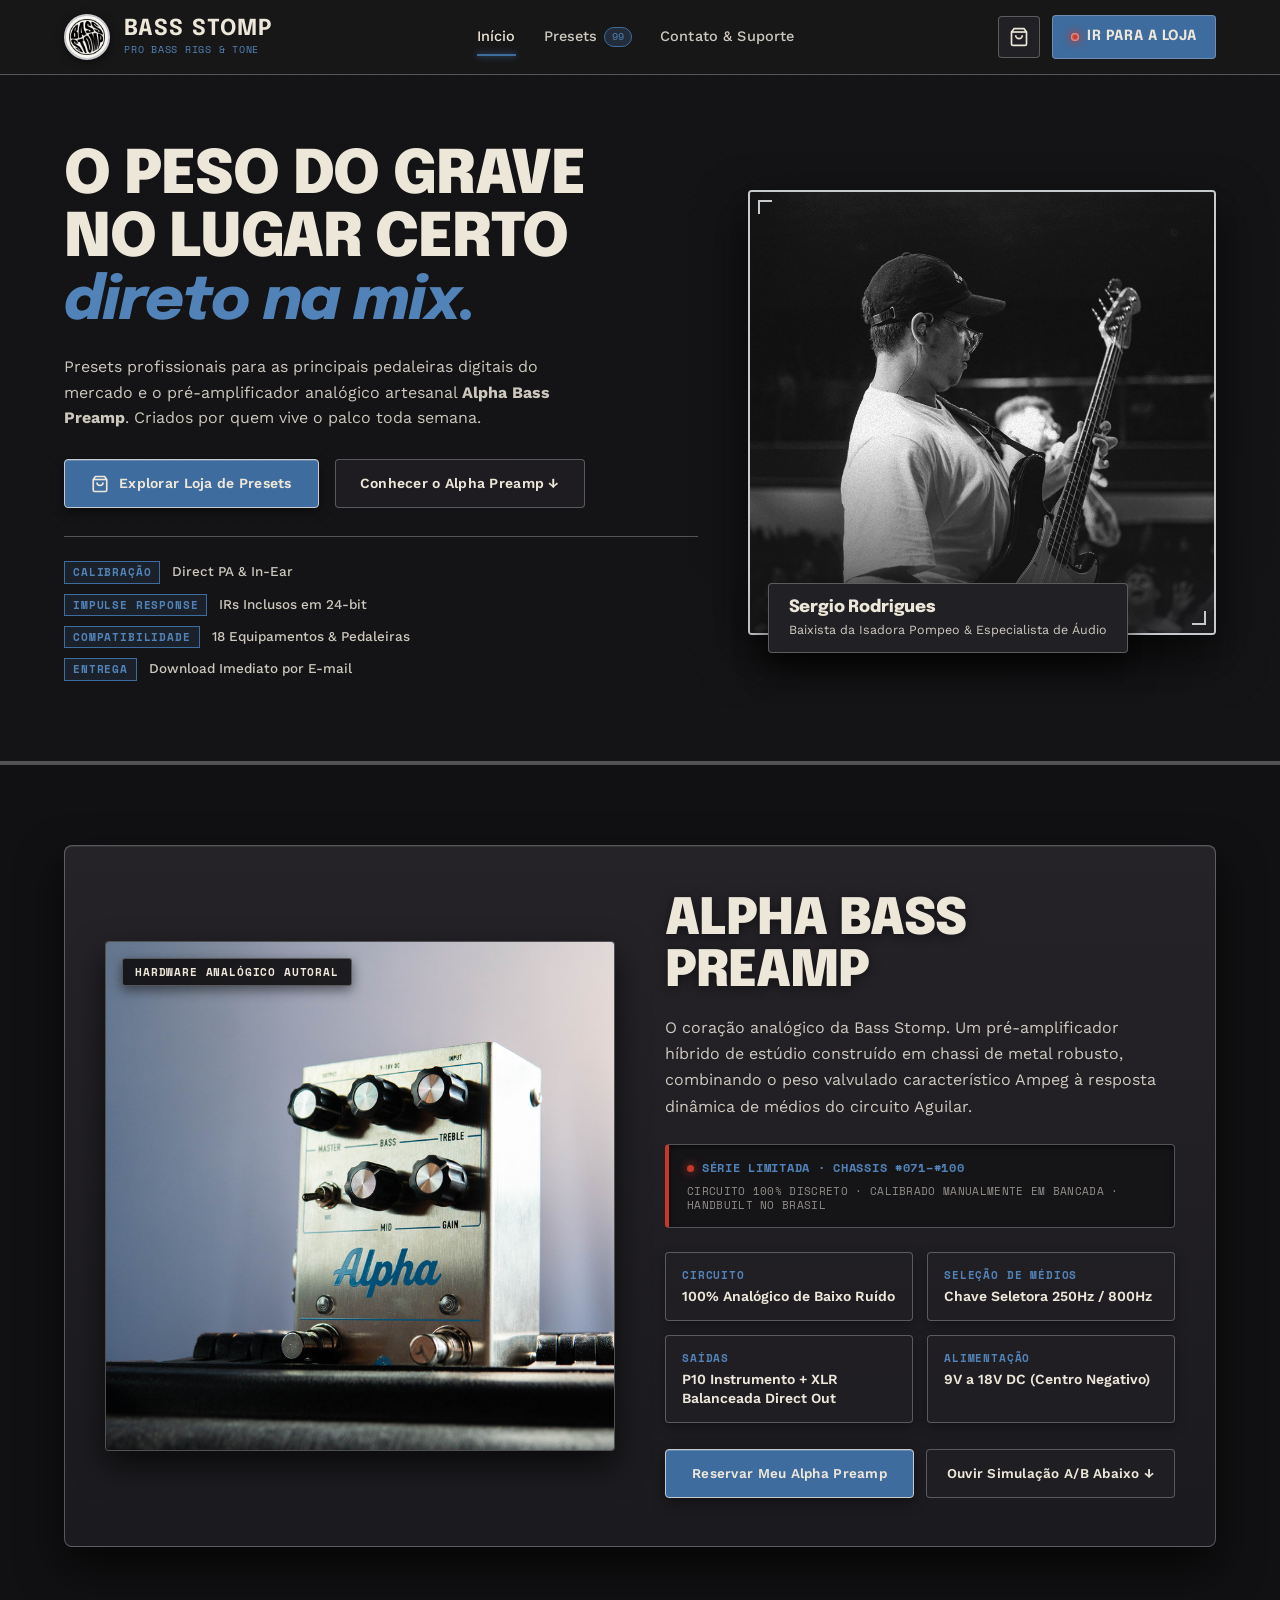
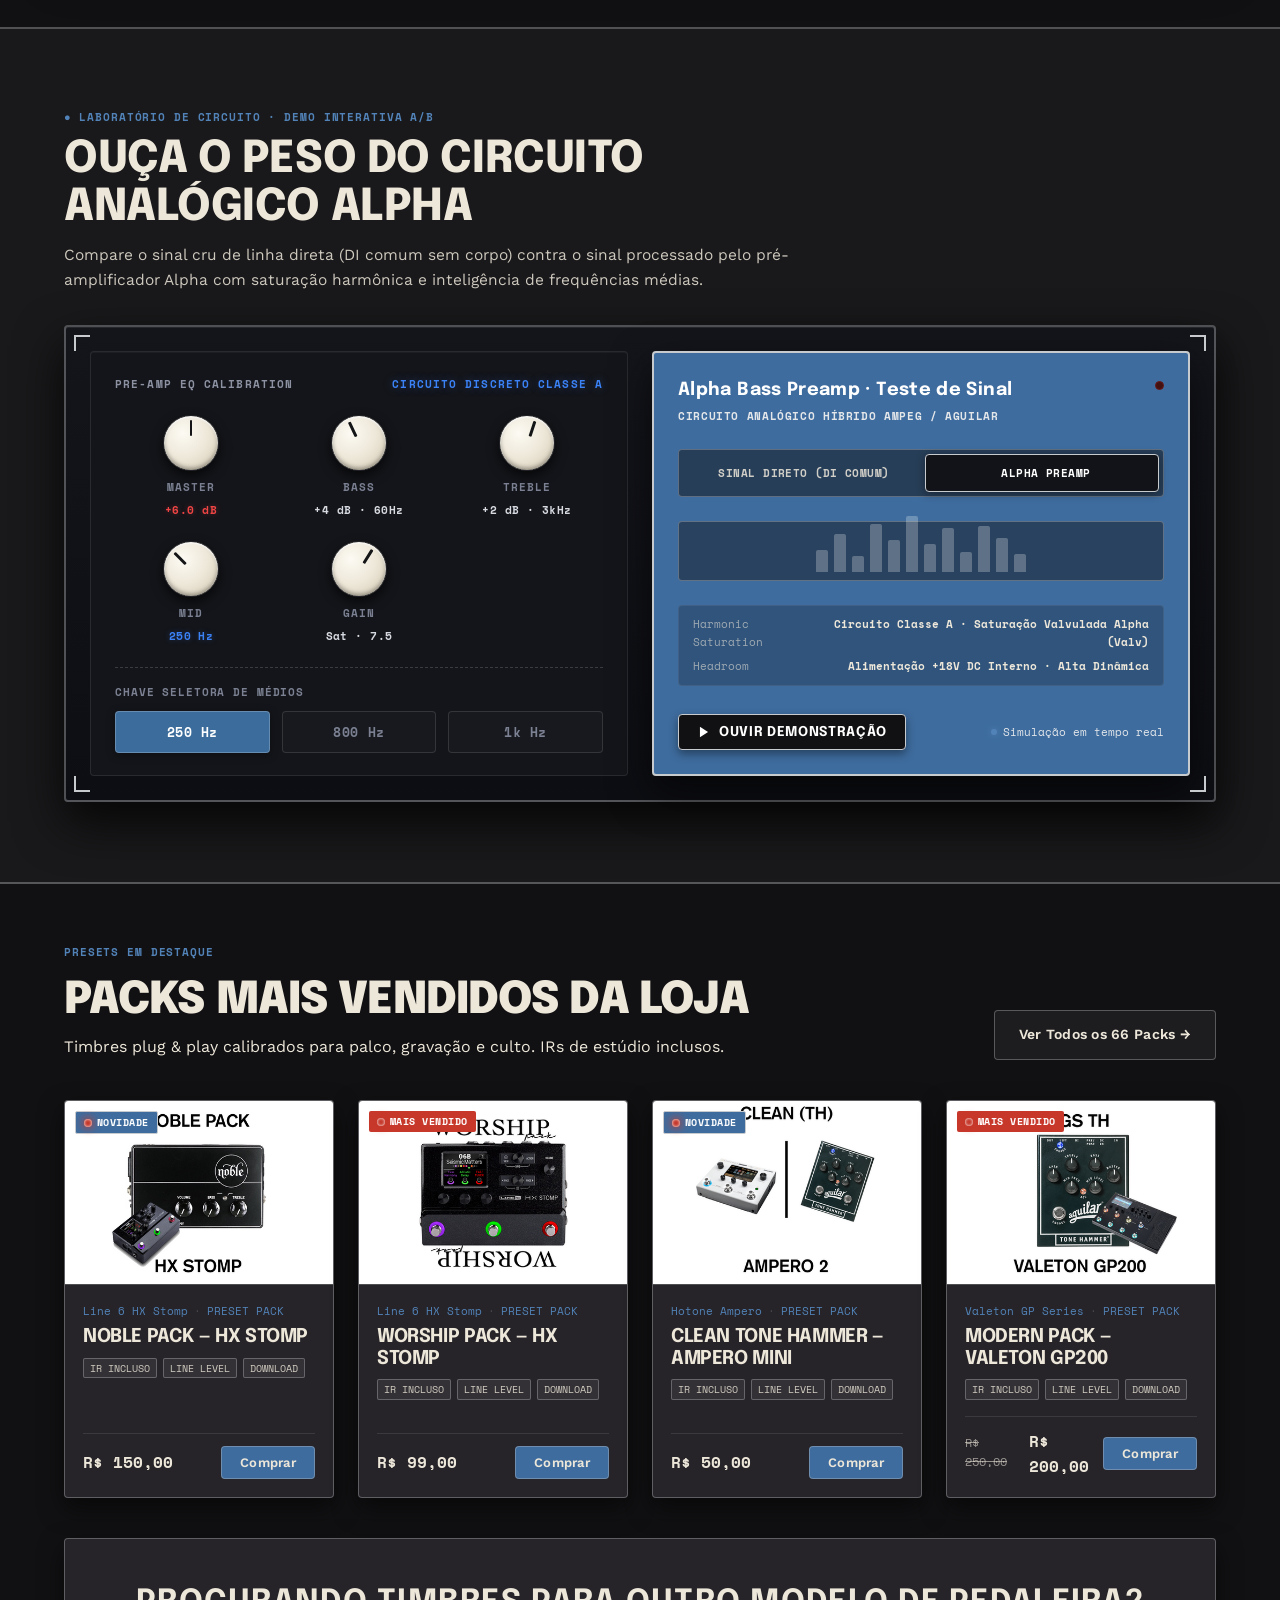
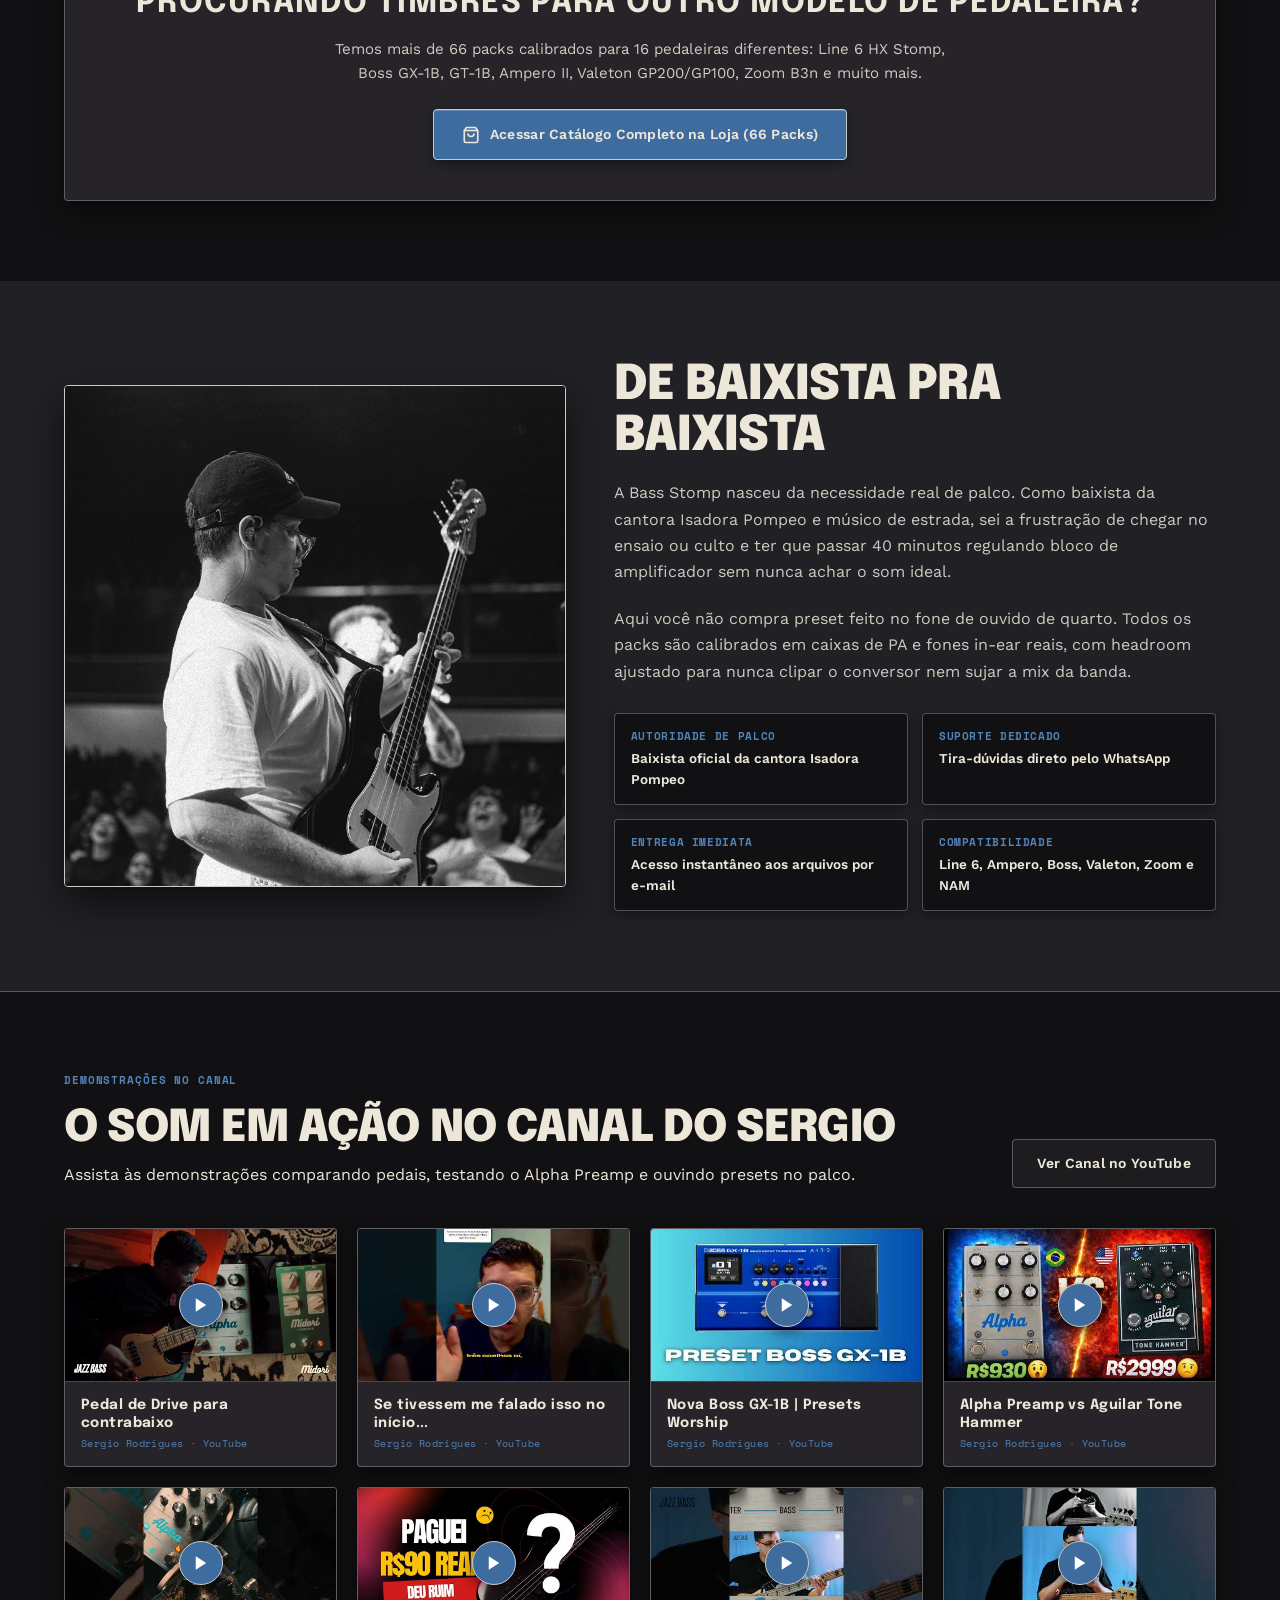
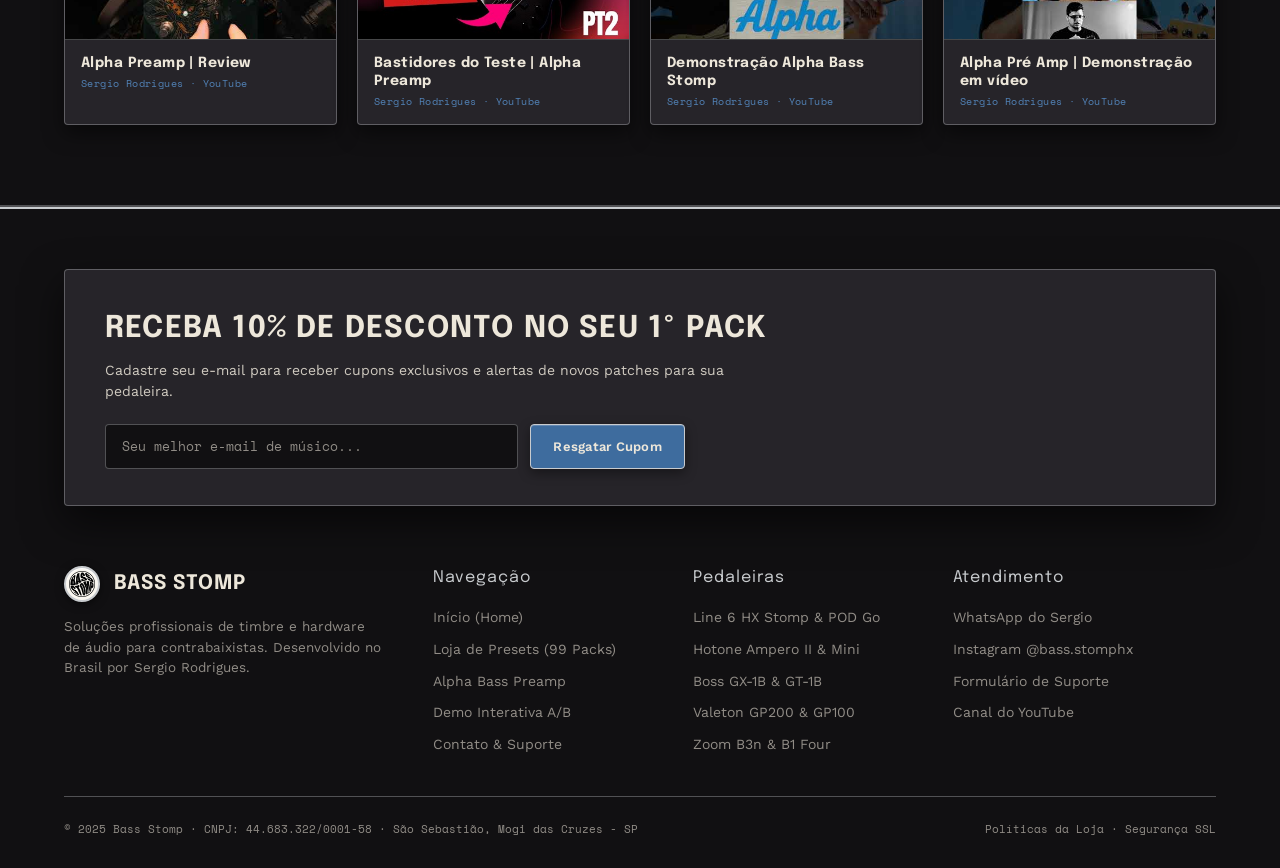
==== commit 50565dae: "fix(tone-tester): ajusta saturação para Alpha Valv e remove linha de cab sim do rack" ====
--- a/index.html
+++ b/index.html
@@ -12,7 +12,7 @@
   <link href="https://fonts.googleapis.com/css2?family=Epilogue:ital,wght@0,400;0,500;0,600;0,700;0,800;0,900;1,400;1,700;1,900&family=Space+Mono:ital,wght@0,400;0,700;1,400&family=Work+Sans:ital,wght@0,300;0,400;0,500;0,600;0,700;1,400&display=swap" rel="stylesheet">
   
   <!-- Styles -->
-  <link rel="stylesheet" href="assets/css/style.css?v=14.0">
+  <link rel="stylesheet" href="assets/css/style.css?v=15.0">
 
 
   <!-- Favicon -->
@@ -348,15 +348,11 @@
                 <div class="vu-bar" style="--bar-h: 18px;"></div>
               </div>
 
-              <!-- 3 Linhas de Specs Técnicas -->
+              <!-- Specs Técnicas do Pré -->
               <div class="ab-specs-table">
                 <div class="ab-spec-row">
                   <span class="ab-spec-label">Harmonic Saturation</span>
-                  <span class="ab-spec-value" id="spec-val-sat">Circuito Classe A · Saturação Valvulada Ampeg</span>
-                </div>
-                <div class="ab-spec-row">
-                  <span class="ab-spec-label">Cab Sim / IR</span>
-                  <span class="ab-spec-value" id="spec-val-cab">Emulação SVT 8x10 Flatline</span>
+                  <span class="ab-spec-value" id="spec-val-sat">Circuito Classe A · Saturação Valvulada Alpha (Valv)</span>
                 </div>
                 <div class="ab-spec-row">
                   <span class="ab-spec-label">Headroom</span>
@@ -833,6 +829,6 @@
 
   <!-- Scripts -->
   <script src="assets/js/products-data.js?v=11.0"></script>
-  <script src="assets/js/main.js?v=11.0"></script>
+  <script src="assets/js/main.js?v=16.0"></script>
 </body>
 </html>
--- a/assets/css/style.css
+++ b/assets/css/style.css
@@ -64,6 +64,8 @@
 html {
   scroll-behavior: smooth;
   color-scheme: dark;
+  overflow-x: hidden;
+  max-width: 100vw;
 }
 
 body {
@@ -77,6 +79,9 @@
     linear-gradient(to bottom, rgba(17, 16, 18, 0.7) 0%, rgba(25, 24, 26, 0.95) 100%);
   background-size: 16px 16px, 100% 100%;
   -webkit-font-smoothing: antialiased;
+  overflow-x: hidden;
+  max-width: 100vw;
+  width: 100%;
 }
 
 .container {
@@ -4048,12 +4053,14 @@
   z-index: 1050;
   opacity: 0;
   pointer-events: none;
-  transition: opacity 0.25s ease;
+  visibility: hidden;
+  transition: opacity 0.25s ease, visibility 0.25s ease;
 }
 
 .cart-drawer-overlay.active {
   opacity: 1;
   pointer-events: auto;
+  visibility: visible;
 }
 
 .cart-drawer {
@@ -4223,7 +4230,7 @@
 }
 
 /* ==========================================================================
-   RESPONSIVE MEDIA QUERIES
+   RESPONSIVE MEDIA QUERIES (SVT MOBILE OPTIMIZATIONS)
    ========================================================================== */
 @media (max-width: 1200px) {
   .pedaleiras-grid { grid-template-columns: repeat(6, 1fr); }
@@ -4241,64 +4248,332 @@
   .main-nav, .hide-mobile { display: none !important; }
   .btn-menu-toggle { display: flex !important; }
   .contact-grid,
-  .pdp-grid { grid-template-columns: 1fr; gap: 36px; }
+  .pdp-grid { grid-template-columns: 1fr; gap: 32px; }
+  .tone-lab-rack-grid { grid-template-columns: 1fr; gap: 20px; }
 }
 
 @media (max-width: 768px) {
-  .hero-grid, .alpha-grid, .tone-lab-wrapper, .about-grid { grid-template-columns: 1fr; }
-  .products-grid { grid-template-columns: 1fr; }
+  /* Container & Global Constraints */
+  .container {
+    padding: 0 16px;
+  }
+
+  /* Grid Layouts */
+  .hero-grid, .alpha-grid, .tone-lab-wrapper, .about-grid { 
+    grid-template-columns: 1fr; 
+    gap: 28px;
+  }
+  .products-grid { 
+    grid-template-columns: 1fr; 
+    gap: 16px;
+  }
   .pedaleiras-grid,
-  .pedal-rack-grid { grid-template-columns: repeat(2, 1fr); }
-  .videos-grid { grid-template-columns: 1fr; }
-  .about-badges-grid { grid-template-columns: 1fr; }
-  .newsletter-form { flex-direction: column; }
-  .store-bottom-callout { flex-direction: column; align-items: flex-start; }
-  .svt-knobs-group { justify-content: center; width: 100%; }
-}
-
-@media (max-width: 900px) {
-  .tone-lab-rack-grid {
+  .pedal-rack-grid { 
+    grid-template-columns: repeat(2, 1fr); 
+    gap: 10px;
+  }
+  .videos-grid { 
+    grid-template-columns: 1fr; 
+    gap: 16px;
+  }
+  .about-badges-grid { 
+    grid-template-columns: 1fr; 
+    gap: 12px;
+  }
+  .newsletter-form { 
+    flex-direction: column; 
+    width: 100%;
+  }
+  .newsletter-form input {
+    width: 100%;
+    box-sizing: border-box;
+  }
+  .store-bottom-callout { 
+    flex-direction: column; 
+    align-items: flex-start; 
+    gap: 16px;
+  }
+  .svt-knobs-group { 
+    justify-content: center; 
+    width: 100%; 
+  }
+
+  /* Hero Mobile Proportions */
+  .hero {
+    padding: 36px 0 44px;
+  }
+  .hero-title {
+    font-size: clamp(28px, 7.5vw, 40px);
+    line-height: 1.12;
+    margin-bottom: 16px;
+  }
+  .hero-title .hero-subtext {
+    font-size: clamp(16px, 4.5vw, 22px);
+    margin-top: 4px;
+  }
+  .hero-desc {
+    font-size: 14.5px;
+    line-height: 1.55;
+    margin-bottom: 22px;
+  }
+  .hero-actions {
+    flex-direction: column;
+    width: 100%;
+    gap: 10px;
+    margin-bottom: 24px;
+  }
+  .hero-actions .btn-primary,
+  .hero-actions .btn-outlined {
+    width: 100%;
+    justify-content: center;
+    text-align: center;
+    padding: 13px 18px;
+    font-size: 14px;
+    box-sizing: border-box;
+  }
+  .hero-rig-specs {
+    padding-top: 18px;
+    gap: 8px;
+  }
+  .spec-chassis-item {
+    flex-wrap: wrap;
+    gap: 6px 10px;
+    align-items: center;
+  }
+  .spec-chassis-label {
+    font-size: 9.5px;
+    padding: 2px 6px;
+  }
+  .spec-chassis-val {
+    font-size: 13px;
+  }
+  .hero-media-wrap {
+    margin-top: 10px;
+    max-width: 100%;
+  }
+
+  /* Alpha Preamp Showcase Mobile */
+  .alpha-showcase {
+    padding: 44px 0;
+  }
+  .alpha-image-wrap {
+    max-width: 100%;
+    overflow: hidden;
+  }
+  .alpha-image-wrap img {
+    max-width: 100%;
+    height: auto;
+  }
+  .alpha-specs-list {
+    grid-template-columns: 1fr !important;
+    gap: 10px !important;
+    margin-bottom: 20px !important;
+  }
+  .alpha-actions {
+    flex-direction: column !important;
+    flex-wrap: wrap !important;
+    gap: 10px !important;
+    width: 100% !important;
+  }
+  .alpha-actions .btn-primary,
+  .alpha-actions .btn-outlined {
+    width: 100% !important;
+    flex: none !important;
+    white-space: normal !important;
+    text-align: center !important;
+    justify-content: center !important;
+    padding: 13px 16px !important;
+    box-sizing: border-box !important;
+  }
+
+  /* Product Card Mobile */
+  .product-card {
+    min-width: 0;
+    max-width: 100%;
+  }
+  .product-footer {
+    flex-wrap: wrap;
+    gap: 10px;
+  }
+
+  /* PDP Page Mobile */
+  .pdp-hero {
+    padding: 24px 0 40px;
+  }
+  .pdp-grid {
+    grid-template-columns: 1fr;
+    gap: 24px;
+    width: 100%;
+    min-width: 0;
+  }
+  .pdp-gallery-col,
+  .pdp-info-col {
+    width: 100%;
+    max-width: 100%;
+    min-width: 0;
+  }
+  .pdp-gallery-main {
+    width: 100%;
+    max-width: 100%;
+    min-width: 0;
+    aspect-ratio: 1 / 1;
+  }
+  .pdp-gallery-main img {
+    width: 100%;
+    max-width: 100%;
+    height: 100%;
+    object-fit: contain;
+  }
+  .pdp-title {
+    font-size: clamp(24px, 6.5vw, 32px);
+    line-height: 1.15;
+  }
+  .pdp-price-box {
+    flex-wrap: wrap;
+    gap: 8px 12px;
+  }
+  .pdp-price-now {
+    font-size: 28px;
+  }
+  .stompbox-spec-card {
+    padding: 16px 14px;
+    min-width: 0;
+  }
+  .stompbox-specs-grid {
+    grid-template-columns: 1fr 1fr;
+    gap: 10px;
+  }
+  .btn-add-cart-large {
+    width: 100%;
+    padding: 15px;
+    font-size: 15px;
+    justify-content: center;
+    text-align: center;
+    box-sizing: border-box;
+  }
+  .pdp-guarantee-bar {
+    flex-direction: column;
+    align-items: flex-start;
+    gap: 8px;
+    padding: 12px 14px;
+    width: 100%;
+    box-sizing: border-box;
+  }
+  .pdp-guarantee-item {
+    white-space: normal;
+  }
+  .btn-pdp-whatsapp {
+    width: 100%;
+    justify-content: center;
+    text-align: center;
+    padding: 14px 16px;
+    box-sizing: border-box;
+  }
+
+  /* Loja Controls */
+  .store-controls {
+    flex-direction: column;
+    align-items: stretch;
+    gap: 12px;
+  }
+  .search-input-wrap {
+    width: 100%;
+    max-width: 100%;
+  }
+
+  /* Contact Page Mobile */
+  .contact-grid {
     grid-template-columns: 1fr;
     gap: 20px;
   }
+  .contact-card {
+    padding: 22px 16px;
+    min-width: 0;
+  }
+
+  /* Footer Mobile */
+  .footer-grid {
+    grid-template-columns: 1fr;
+    gap: 28px;
+  }
+  .footer-bottom-inner {
+    flex-direction: column;
+    gap: 12px;
+    text-align: center;
+  }
 }
 
 @media (max-width: 480px) {
+  .container {
+    padding: 0 12px;
+  }
+  .brand-tagline {
+    display: none;
+  }
+  .brand-name {
+    font-size: 17px;
+  }
+  .brand-seal {
+    width: 38px;
+    height: 38px;
+  }
+
+  /* Tone Tester Mobile */
   .tone-lab-rack {
-    padding: 18px 12px;
+    padding: 16px 10px;
+    border-radius: var(--radius-sm);
+  }
+  .tone-lab-rack-head {
+    flex-direction: column;
+    align-items: flex-start;
+    gap: 8px;
+    padding-bottom: 12px;
   }
   .alpha-eq-panel,
   .tone-player-box {
-    padding: 16px 14px;
+    padding: 14px 10px;
+    min-width: 0;
   }
   .eq-knobs-row {
-    gap: 8px;
+    display: flex;
+    justify-content: space-between;
+    gap: 4px;
   }
   .cream-dial {
-    width: 44px;
-    height: 44px;
+    width: 42px;
+    height: 42px;
   }
   .dial-slot {
-    height: 12px;
+    height: 11px;
     top: 3px;
-    transform-origin: center 19px;
+    transform-origin: center 18px;
   }
   .knob-name {
-    font-size: 9.5px;
+    font-size: 8.5px;
   }
   .knob-val {
-    font-size: 9.5px;
+    font-size: 8.5px;
   }
   .mid-selector-blocks {
-    gap: 8px;
+    display: grid;
+    grid-template-columns: 1fr 1fr;
+    gap: 6px;
+    width: 100%;
   }
   .mid-block-btn {
     height: 36px;
-    font-size: 11px;
+    font-size: 10.5px;
+    padding: 4px;
+  }
+  .ab-toggle-switch {
+    display: grid;
+    grid-template-columns: 1fr 1fr;
+    width: 100%;
   }
   .ab-toggle-btn {
     font-size: 9.5px;
-    padding: 8px 6px;
+    padding: 9px 4px;
+    text-align: center;
   }
   .ab-spec-row {
     flex-direction: column;
@@ -4308,8 +4583,18 @@
   .ab-spec-value {
     text-align: left;
   }
-}
-
-
-
-
+  .tone-vu-box {
+    padding: 12px 10px;
+  }
+
+  /* Cart Drawer Full Width on Small Screens */
+  .cart-drawer {
+    max-width: 100%;
+    width: 100%;
+  }
+}
+
+
+
+
+
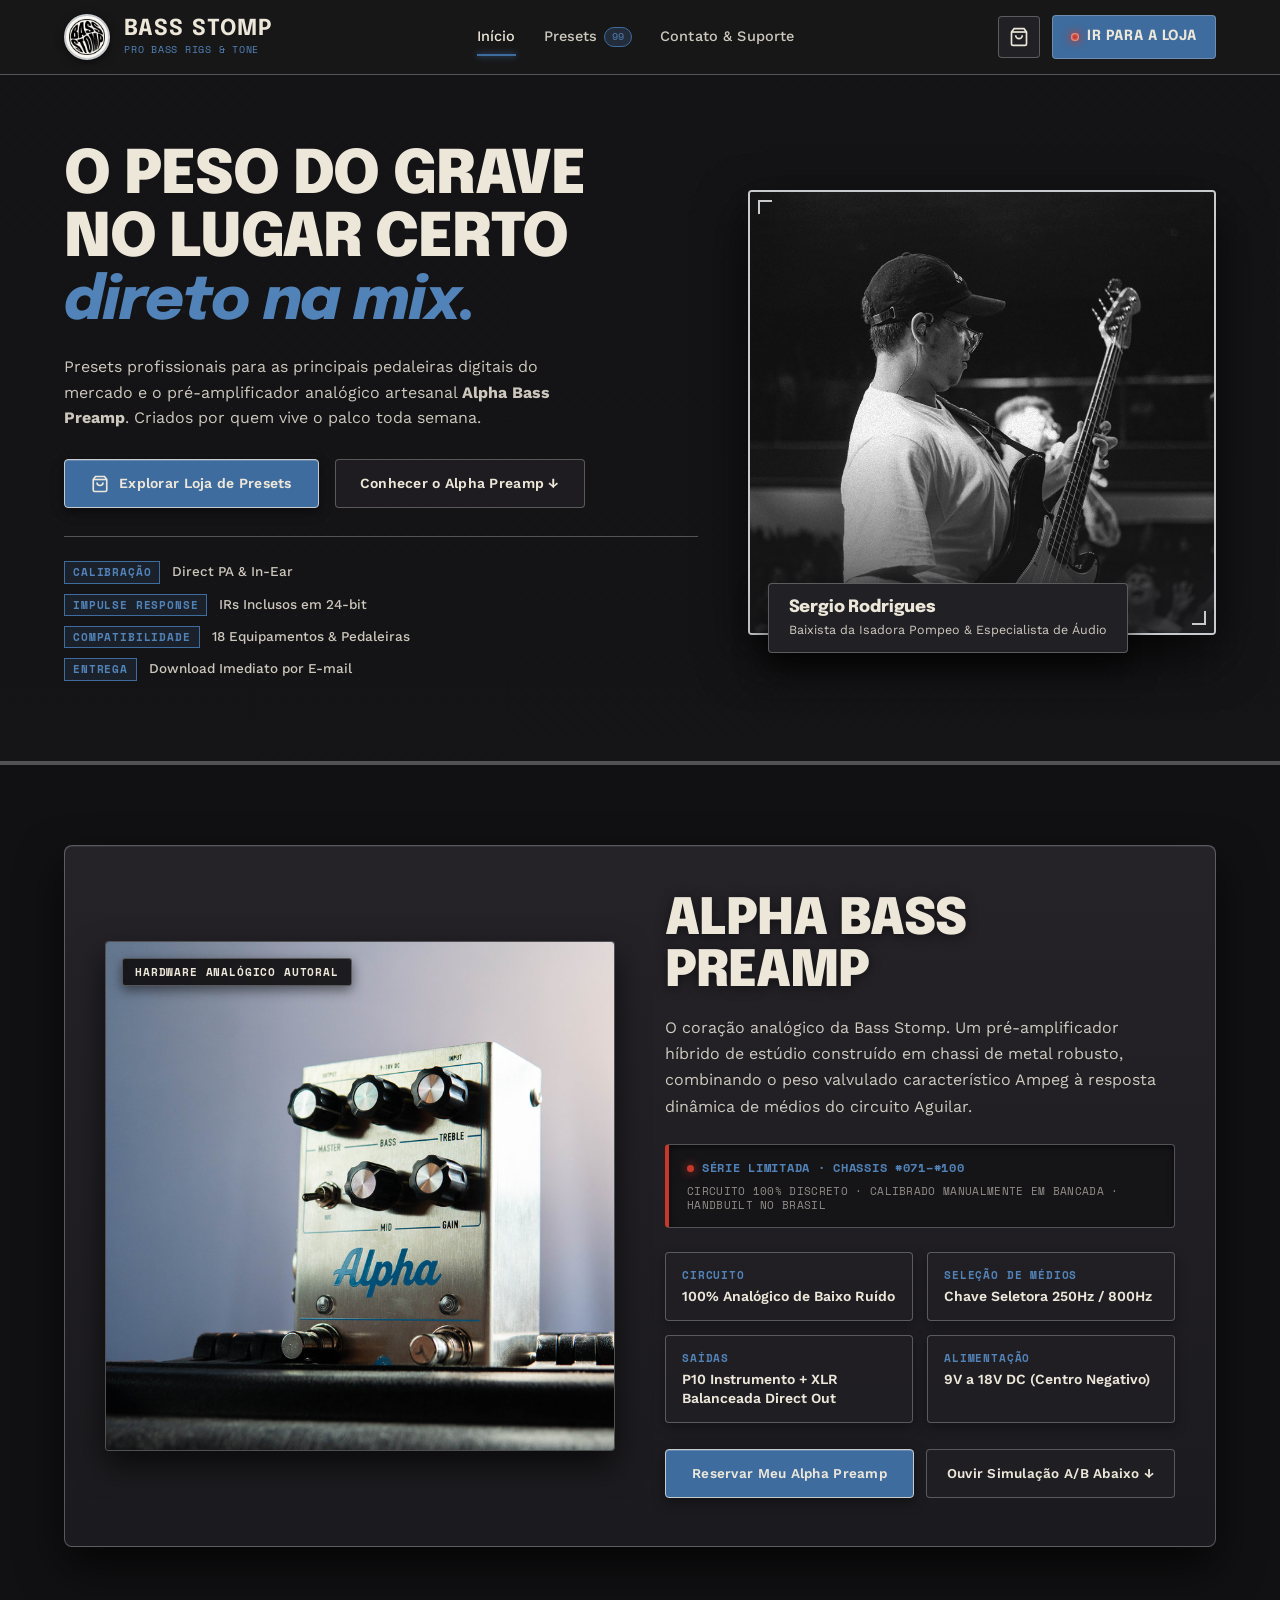
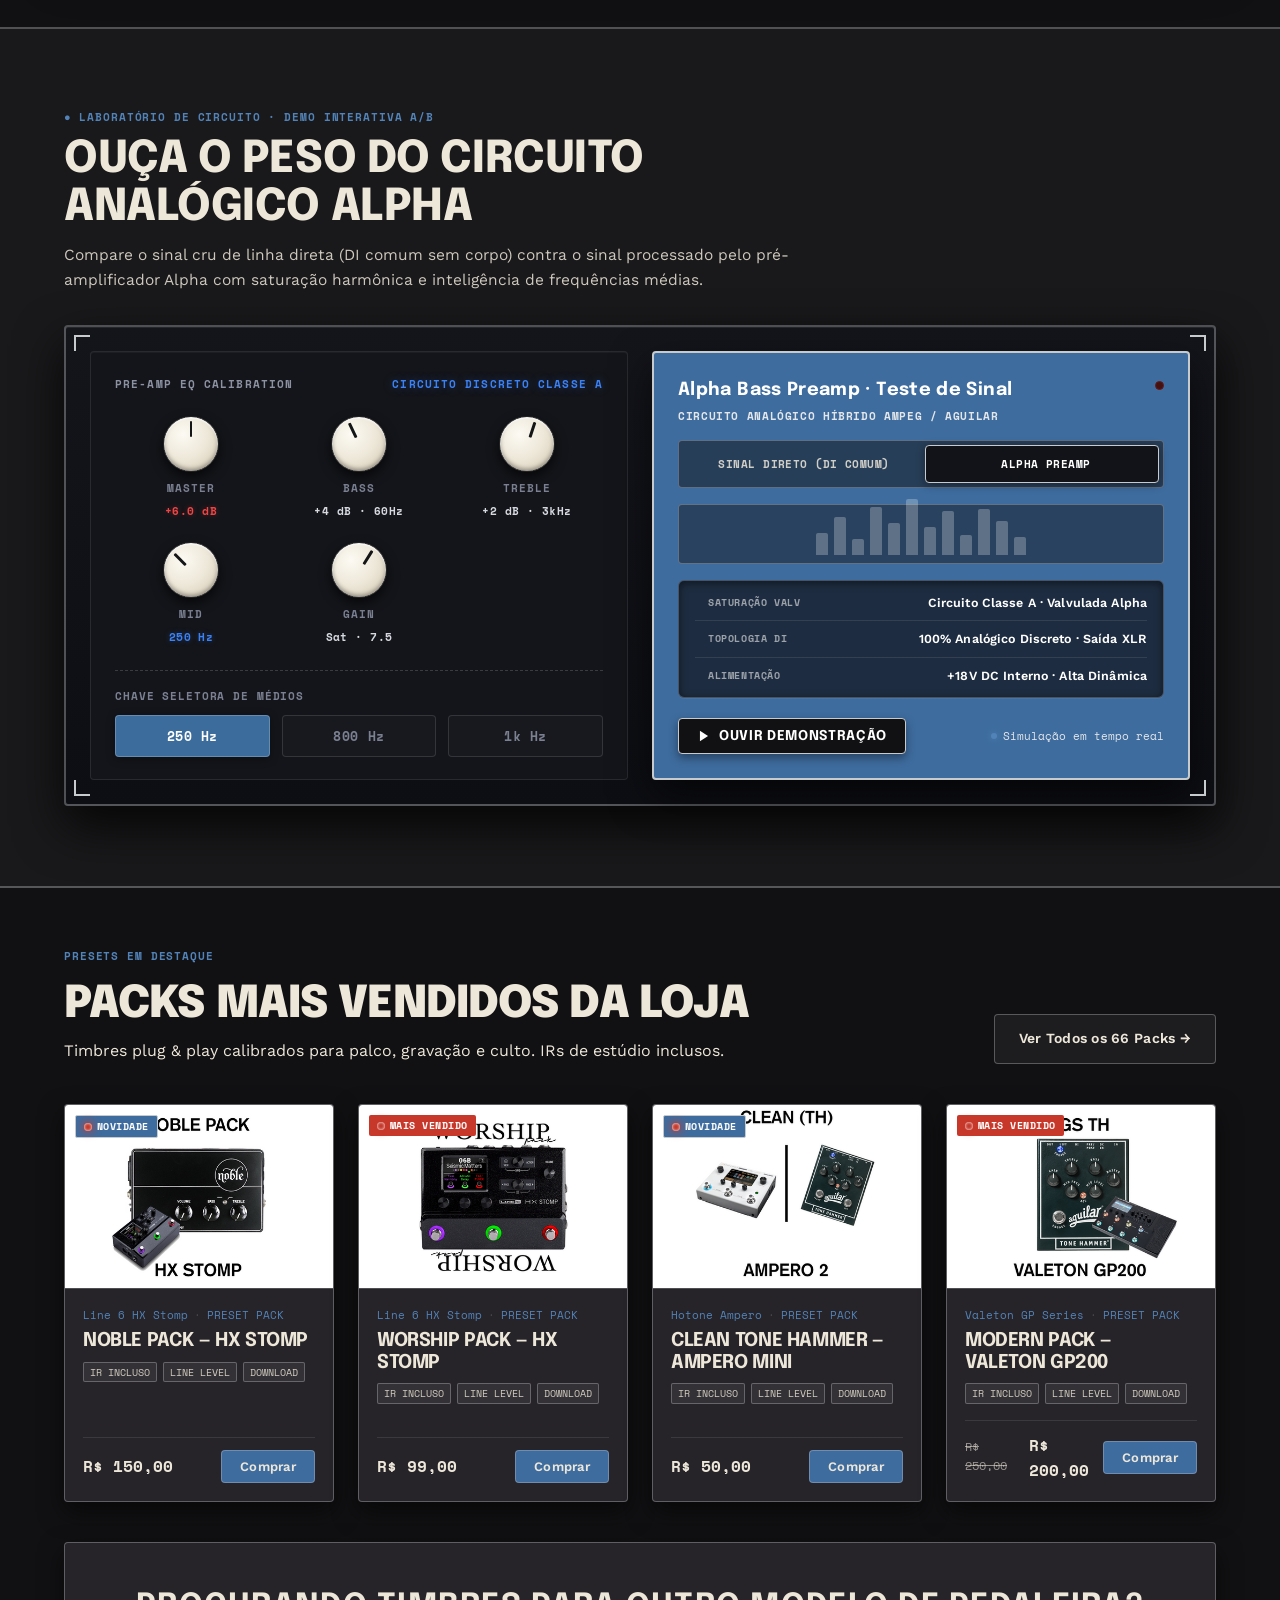
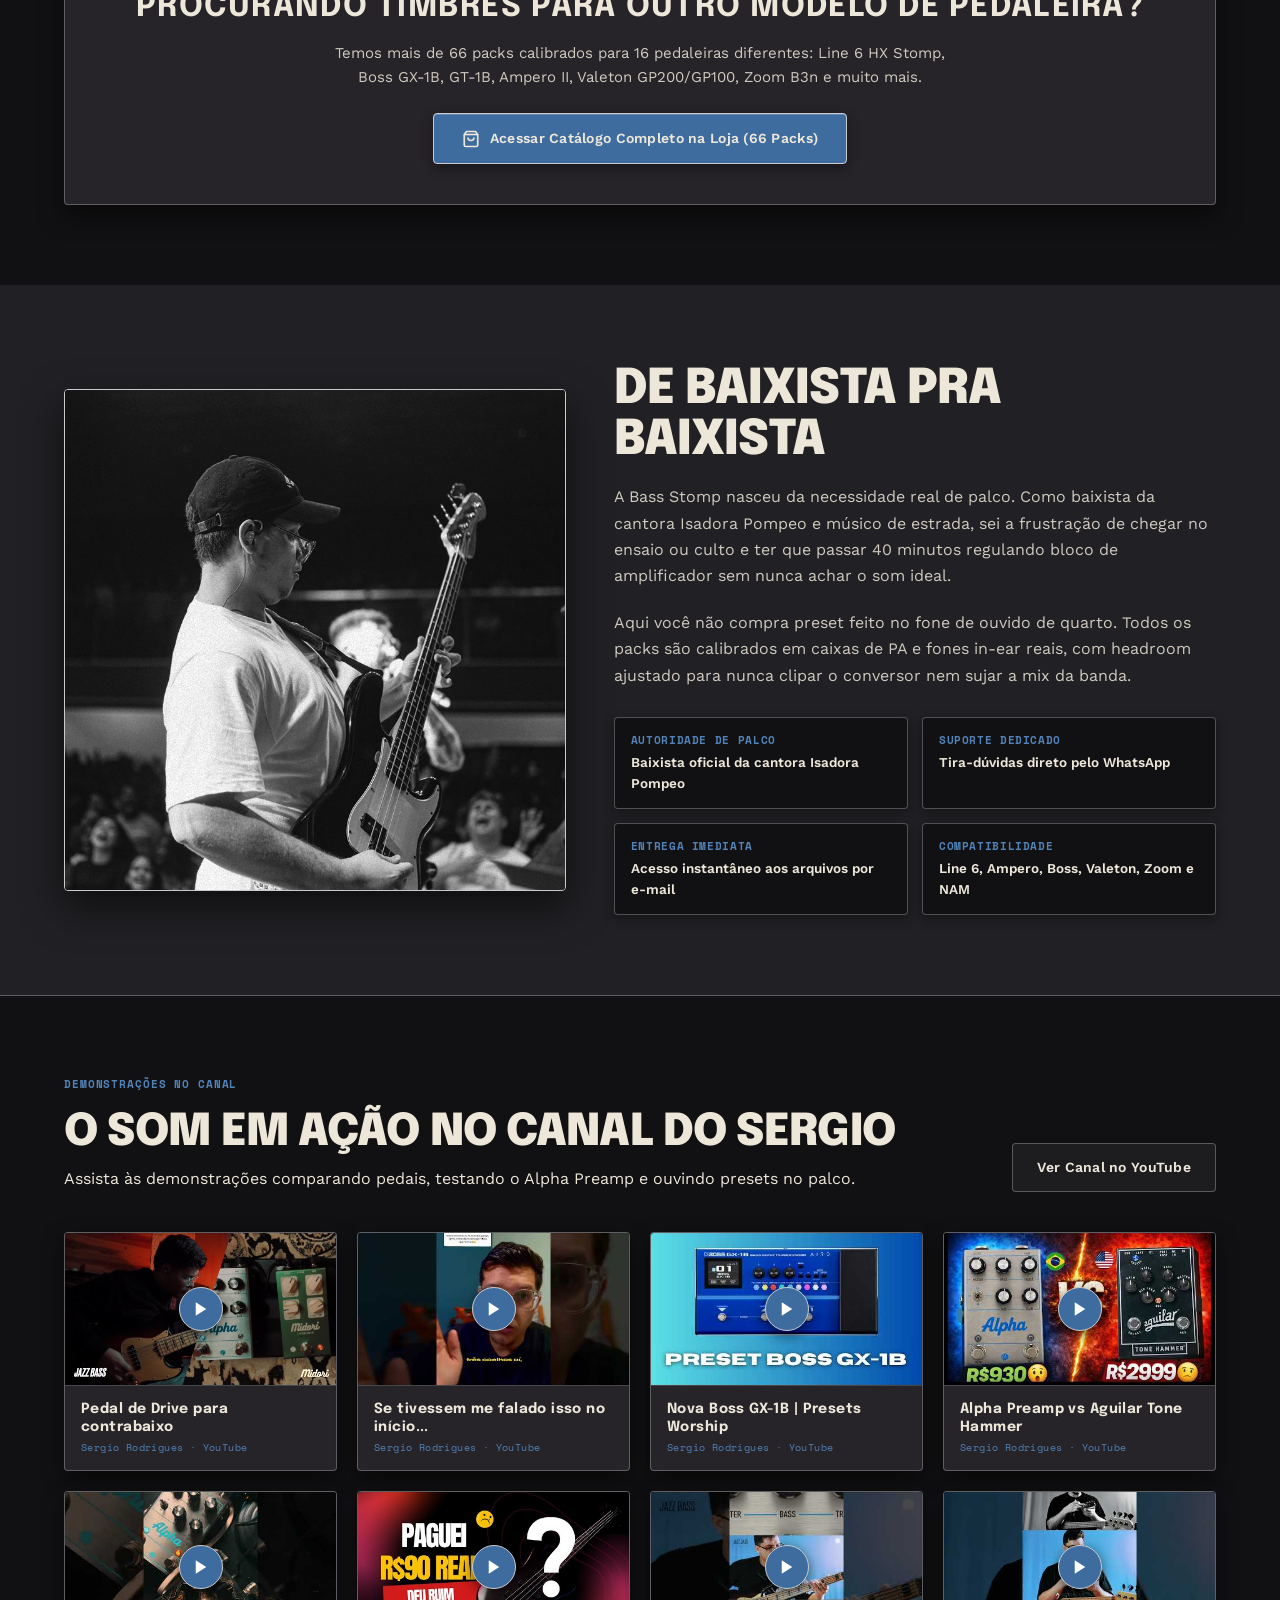
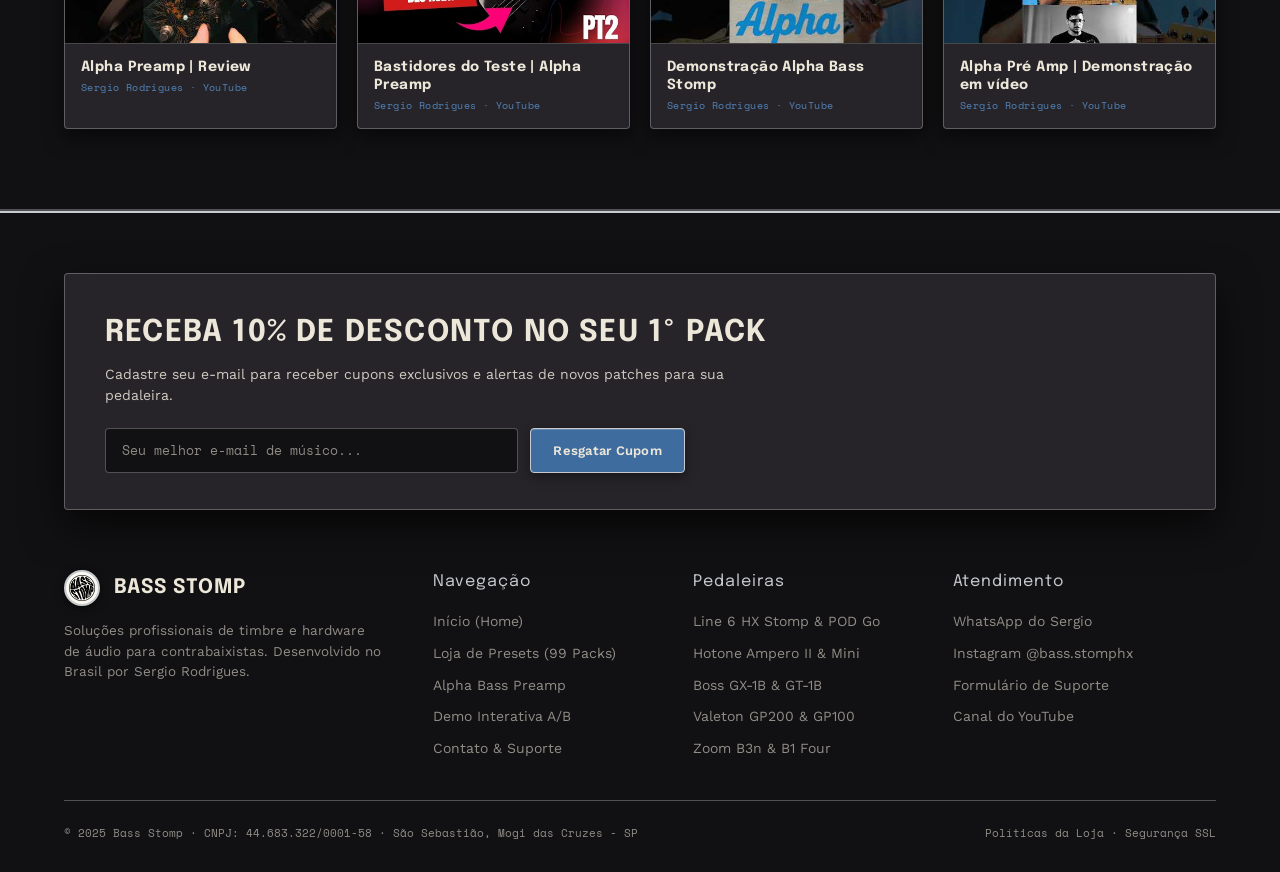
==== commit 038f598c: "style: aperfeiçoa tabela de especificações do Tone Tester para acabamento de rack analógico" ====
--- a/index.html
+++ b/index.html
@@ -12,7 +12,7 @@
   <link href="https://fonts.googleapis.com/css2?family=Epilogue:ital,wght@0,400;0,500;0,600;0,700;0,800;0,900;1,400;1,700;1,900&family=Space+Mono:ital,wght@0,400;0,700;1,400&family=Work+Sans:ital,wght@0,300;0,400;0,500;0,600;0,700;1,400&display=swap" rel="stylesheet">
   
   <!-- Styles -->
-  <link rel="stylesheet" href="assets/css/style.css?v=15.0">
+  <link rel="stylesheet" href="assets/css/style.css?v=17.0">
 
 
   <!-- Favicon -->
@@ -351,12 +351,16 @@
               <!-- Specs Técnicas do Pré -->
               <div class="ab-specs-table">
                 <div class="ab-spec-row">
-                  <span class="ab-spec-label">Harmonic Saturation</span>
-                  <span class="ab-spec-value" id="spec-val-sat">Circuito Classe A · Saturação Valvulada Alpha (Valv)</span>
+                  <span class="ab-spec-label"><span class="ab-spec-dot"></span>SATURAÇÃO VALV</span>
+                  <span class="ab-spec-value" id="spec-val-sat">Circuito Classe A · Valvulada Alpha</span>
                 </div>
                 <div class="ab-spec-row">
-                  <span class="ab-spec-label">Headroom</span>
-                  <span class="ab-spec-value" id="spec-val-head">Alimentação +18V DC Interno · Alta Dinâmica</span>
+                  <span class="ab-spec-label"><span class="ab-spec-dot"></span>TOPOLOGIA DI</span>
+                  <span class="ab-spec-value" id="spec-val-topo">100% Analógico Discreto · Saída XLR</span>
+                </div>
+                <div class="ab-spec-row">
+                  <span class="ab-spec-label"><span class="ab-spec-dot"></span>ALIMENTAÇÃO</span>
+                  <span class="ab-spec-value" id="spec-val-head">+18V DC Interno · Alta Dinâmica</span>
                 </div>
               </div>
 
@@ -829,6 +833,6 @@
 
   <!-- Scripts -->
   <script src="assets/js/products-data.js?v=11.0"></script>
-  <script src="assets/js/main.js?v=16.0"></script>
+  <script src="assets/js/main.js?v=17.0"></script>
 </body>
 </html>
--- a/assets/css/style.css
+++ b/assets/css/style.css
@@ -2311,33 +2311,65 @@
   100% { height: var(--bar-h, 45px); opacity: 1; }
 }
 
-/* 3 Linhas de Specs Técnicas */
+/* Specs Técnicas do Pré - Chassis Inset Plaque */
 .ab-specs-table {
   display: flex;
   flex-direction: column;
+  background: rgba(13, 12, 14, 0.65);
+  border: 1px solid rgba(200, 203, 206, 0.25);
+  border-radius: 6px;
+  padding: 10px 16px;
+  box-shadow: inset 0 2px 8px rgba(0, 0, 0, 0.5), 0 1px 0 rgba(255, 255, 255, 0.05);
+}
+
+.ab-spec-row {
+  display: flex;
+  justify-content: space-between;
+  align-items: center;
+  padding: 8px 0;
+  border-bottom: 1px solid rgba(200, 203, 206, 0.12);
+  gap: 12px;
+}
+
+.ab-spec-row:first-child {
+  padding-top: 2px;
+}
+
+.ab-spec-row:last-child {
+  border-bottom: none;
+  padding-bottom: 2px;
+}
+
+.ab-spec-label {
+  display: inline-flex;
+  align-items: center;
   gap: 7px;
-  background: rgba(0, 0, 0, 0.22);
-  border-radius: 4px;
-  border: 1px solid rgba(255, 255, 255, 0.08);
-  padding: 10px 14px;
-}
-
-.ab-spec-row {
-  display: flex;
-  justify-content: space-between;
-  align-items: center;
-  font-family: var(--font-mono);
-  font-size: 11px;
-}
-
-.ab-spec-label {
-  color: var(--knob-cream-muted);
+  font-family: var(--font-mono);
+  font-size: 10px;
+  font-weight: 700;
+  letter-spacing: 0.06em;
+  text-transform: uppercase;
+  color: rgba(200, 203, 206, 0.75);
+  white-space: nowrap;
+}
+
+.ab-spec-dot {
+  width: 6px;
+  height: 6px;
+  border-radius: 50%;
+  background: var(--blue-ampeg);
+  box-shadow: 0 0 6px var(--blue-ampeg);
+  flex-shrink: 0;
 }
 
 .ab-spec-value {
-  color: var(--knob-cream);
-  font-weight: 700;
+  font-family: var(--font-body);
+  font-size: 12.5px;
+  font-weight: 600;
+  color: #FFFFFF;
+  letter-spacing: 0.01em;
   text-align: right;
+  white-space: nowrap;
 }
 
 /* Controles de Player */
@@ -4578,10 +4610,13 @@
   .ab-spec-row {
     flex-direction: column;
     align-items: flex-start;
-    gap: 2px;
+    gap: 3px;
+    padding: 6px 0;
   }
   .ab-spec-value {
     text-align: left;
+    white-space: normal;
+    font-size: 11.5px;
   }
   .tone-vu-box {
     padding: 12px 10px;
